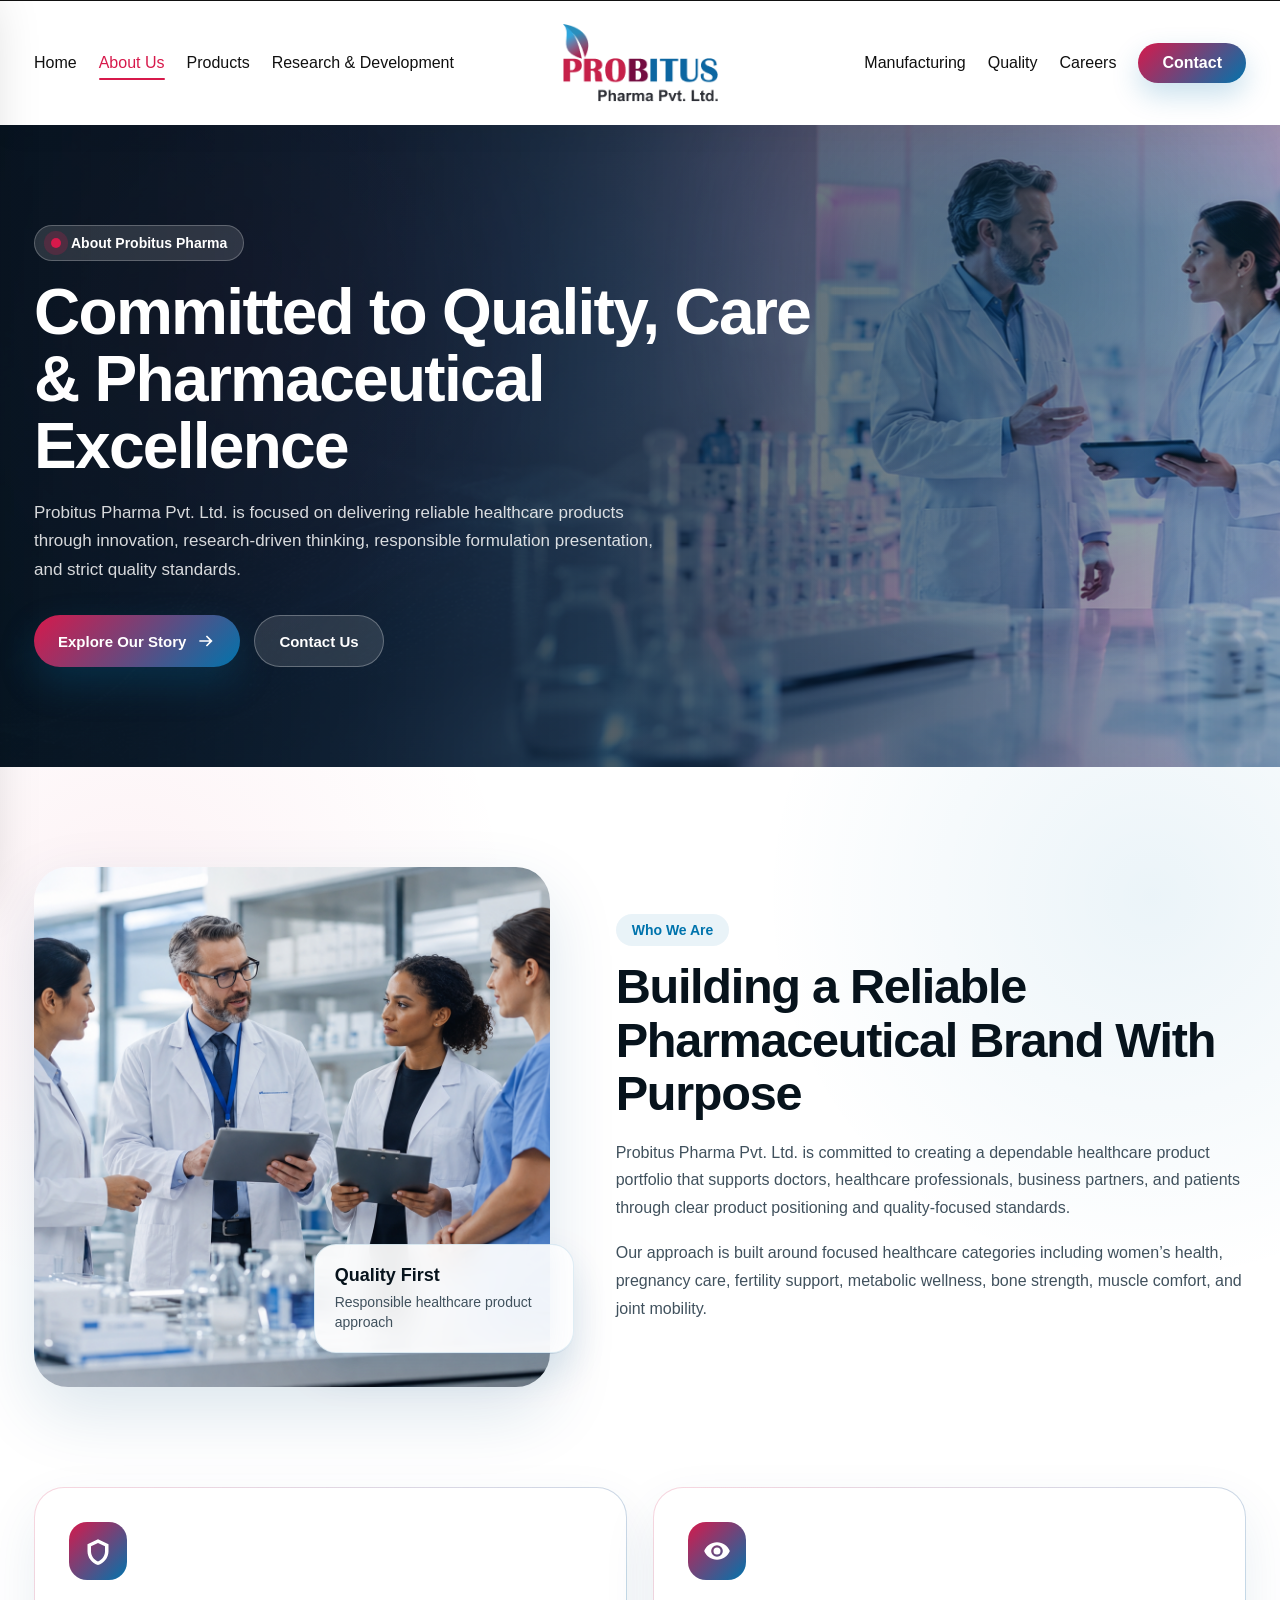
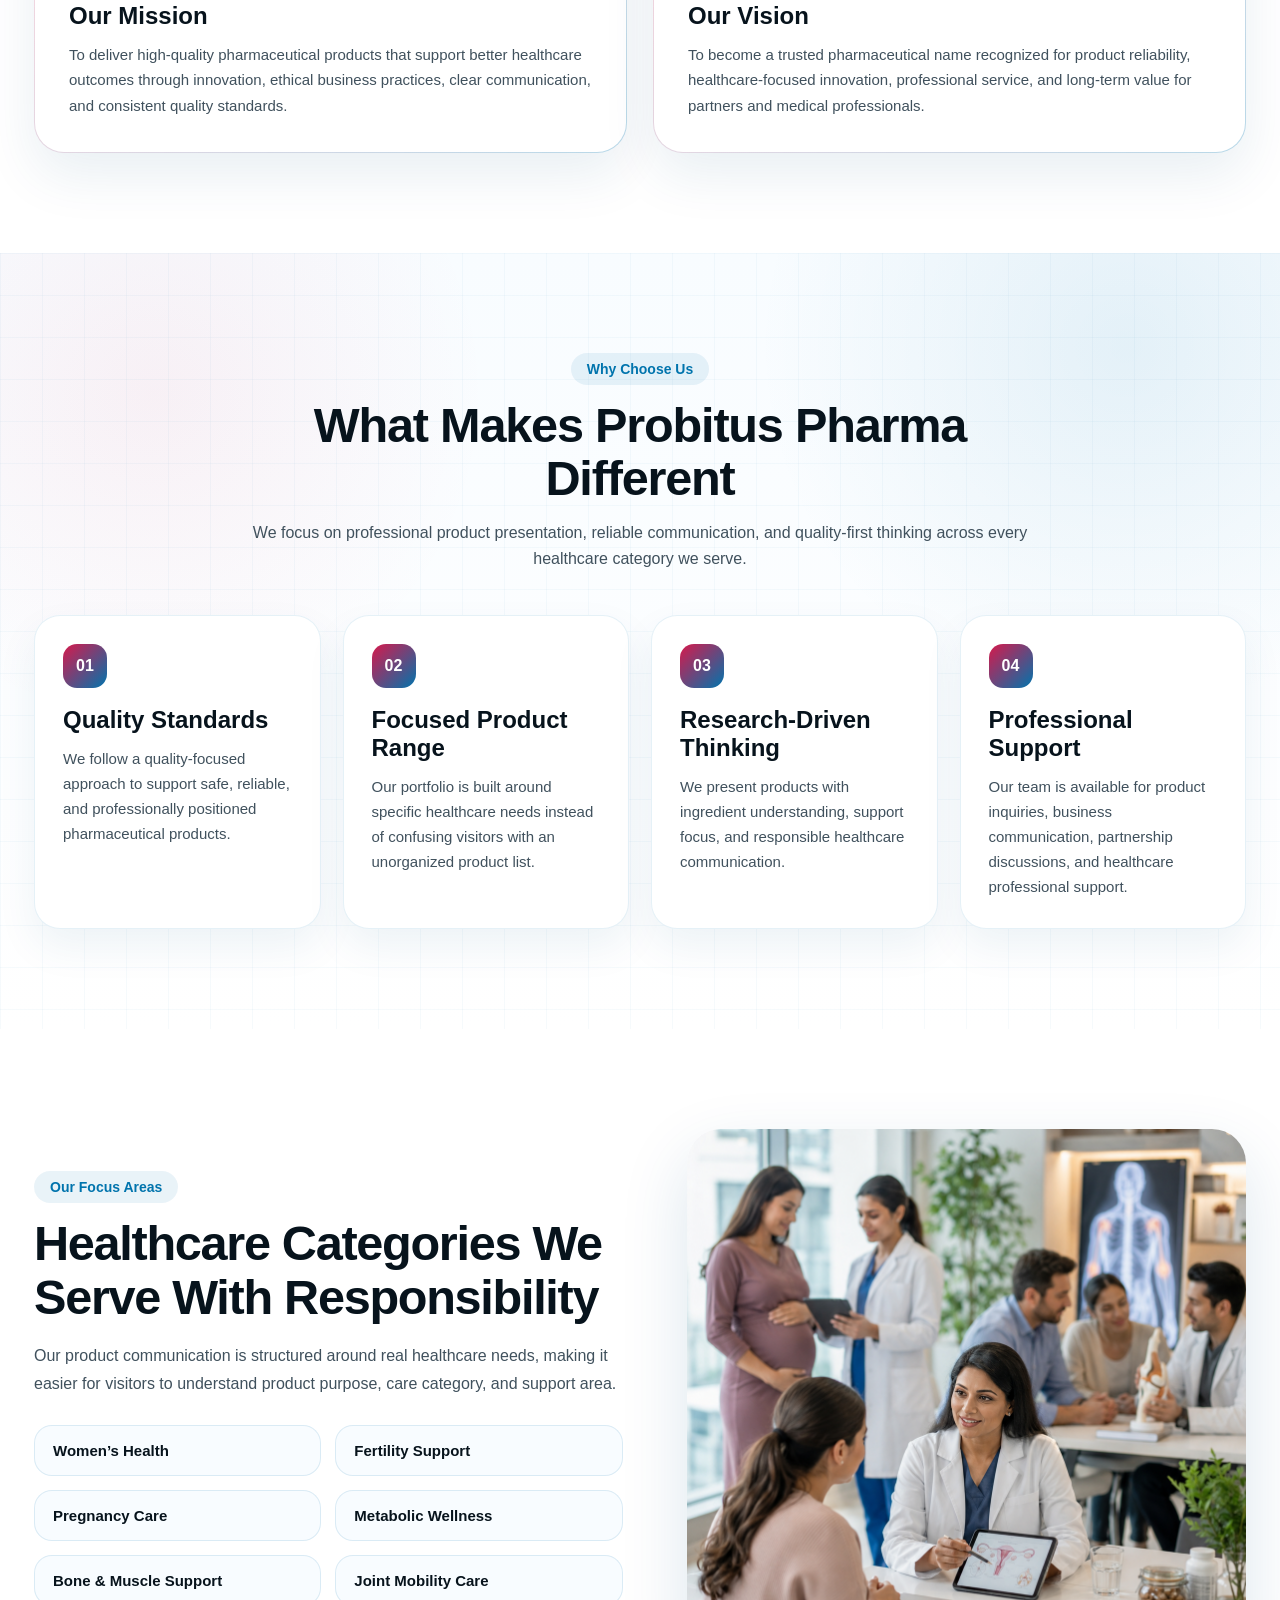
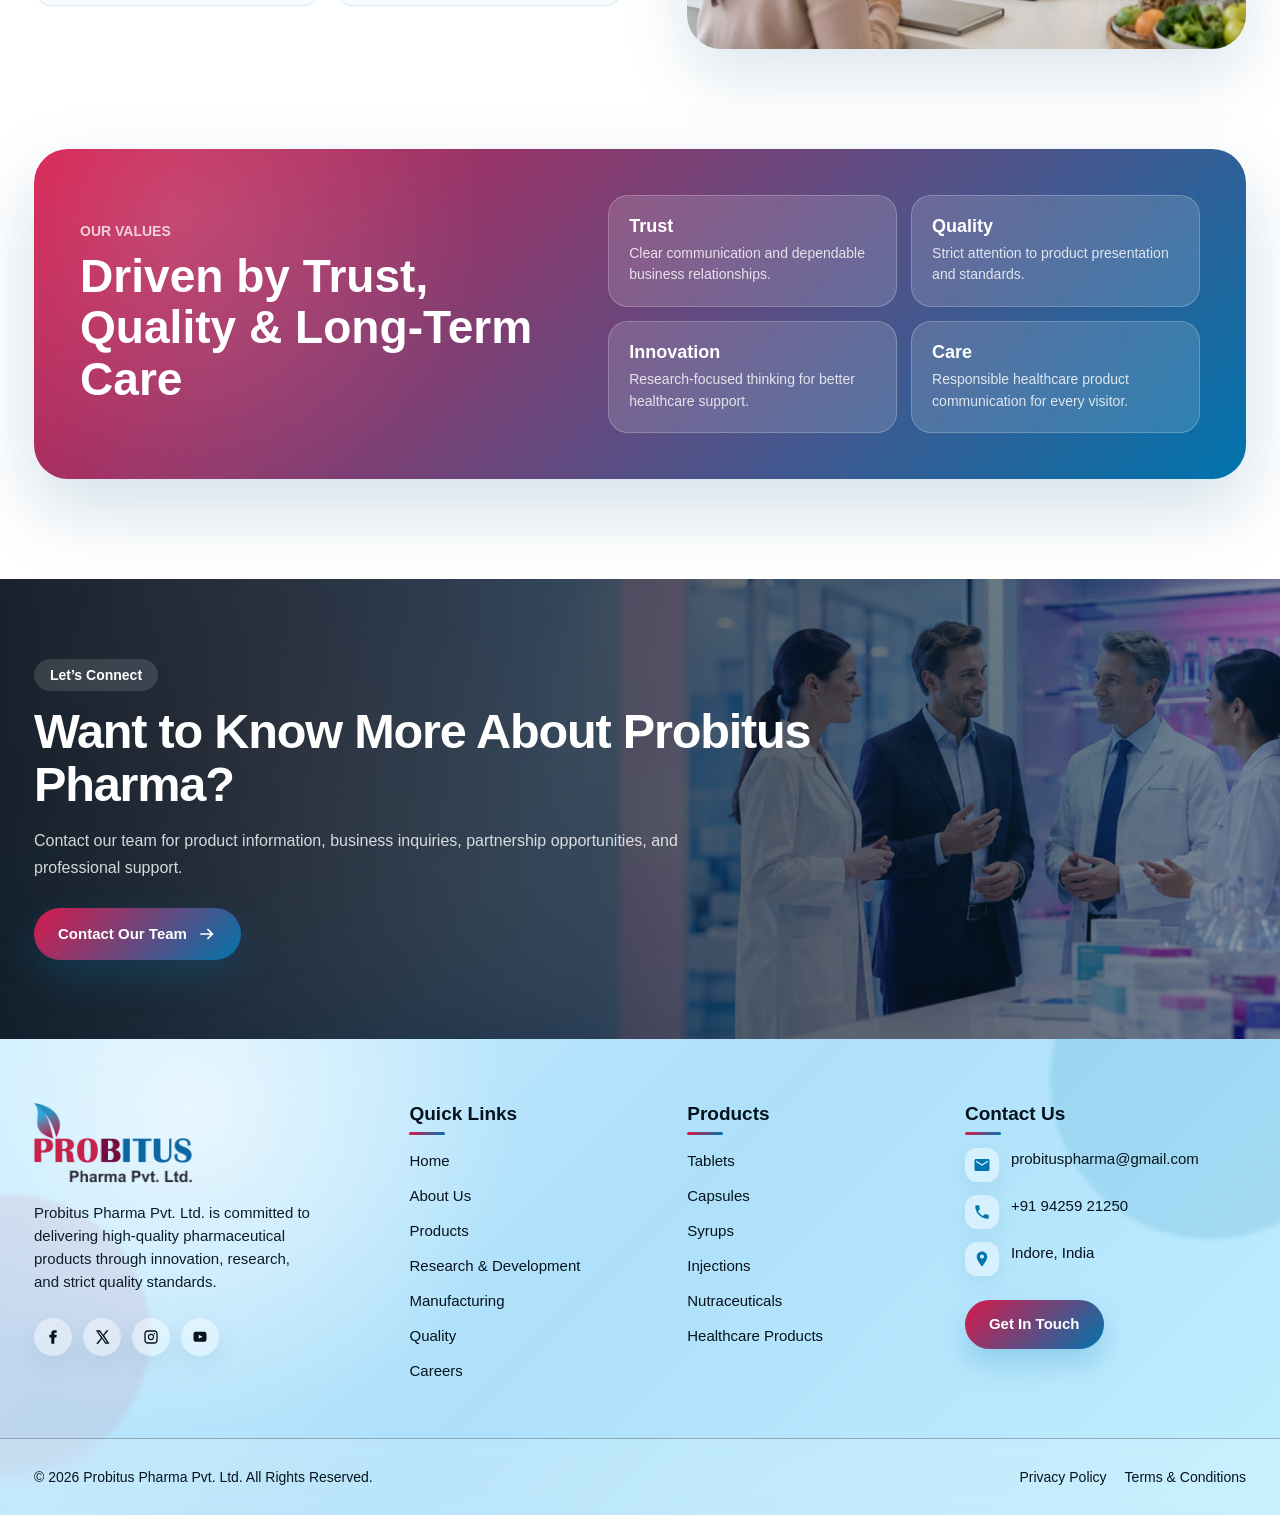
==== about.html @ aa31e4cc "Updated project" ====
<!DOCTYPE html>
<html lang="en">
<head>
  <meta charset="UTF-8" />
  <meta name="viewport" content="width=device-width, initial-scale=1.0" />

  <title>About Us | Probitus Pharma Pvt. Ltd.</title>

  <link rel="stylesheet" href="about.css" />
  <link rel="stylesheet" href="styles.css" />
</head>

<body>

  <!-- Header Start -->
    <header class="pb-header">
      <div class="pb-header-container">
        <!-- Mobile Menu Icon Start -->
        <button class="pb-mobile-menu-btn" aria-label="Open Menu">
          <span></span>
          <span></span>
          <span></span>
        </button>
        <!-- Mobile Menu Icon End -->

        <!-- Left Nav Start -->
        <nav class="pb-desktop-nav pb-left-nav">
          <ul>
            <li><a href="index.html" >Home</a></li>
            <li><a href="about.html" class="active">About Us</a></li>
            <li><a href="product.html" >Products</a></li>
            <li><a href="research.html">Research &amp; Development</a></li>
          </ul>
        </nav>
        <!-- Left Nav End -->

        <!-- Logo Start -->
        <a href="index.html" class="pb-logo">
          <img src="assets/Group 2.png" alt="Probitus Pharma Pvt. Ltd." />
        </a>
        <!-- Logo End -->

        <!-- Right Nav Start -->
        <nav class="pb-desktop-nav pb-right-nav">
          <ul>
            <li><a href="manufacturing.html">Manufacturing</a></li>
            <li><a href="quality.html">Quality</a></li>
            <li><a href="careers.html">Careers</a></li>
            <li><a href="contact.html" class="pb-contact-btn">Contact</a></li>
          </ul>
        </nav>
        <!-- Right Nav End -->

        <!-- Mobile Call Icon Start -->
        <a href="tel:+9194259 21250" class="pb-mobile-call" aria-label="Call Us">
          <svg viewBox="0 0 24 24" aria-hidden="true">
            <path
              d="M6.62 10.79c1.44 2.83 3.76 5.14 6.59 6.59l2.2-2.2c.27-.27.67-.36 1.02-.24 1.12.37 2.33.57 3.57.57.55 0 1 .45 1 1V20c0 .55-.45 1-1 1C10.61 21 3 13.39 3 4c0-.55.45-1 1-1h3.5c.55 0 1 .45 1 1 0 1.24.2 2.45.57 3.57.11.35.03.74-.25 1.02l-2.2 2.2z"
            />
          </svg>
        </a>
        <!-- Mobile Call Icon End -->
      </div>

      <!-- Mobile Overlay Start -->
      <div class="pb-menu-overlay"></div>
      <!-- Mobile Overlay End -->

      <!-- Mobile Sidebar Start -->
      <aside class="pb-mobile-sidebar">
        <div class="pb-sidebar-head">
          <a href="#" class="pb-sidebar-logo">
            <img src="assets/Group 2.png" alt="Probitus Pharma Pvt. Ltd." />
          </a>

          <button class="pb-sidebar-close" aria-label="Close Menu">
            &times;
          </button>
        </div>

        <nav class="pb-mobile-nav">
          <ul>
            <li><a href="index.html" >Home</a></li>
            <li><a href="about.html" class="active">About Us</a></li>
            <li><a href="product.html" >Products</a></li>
            <li><a href="research.html">Research &amp; Development</a></li>
            <li><a href="manufacturing.html">Manufacturing</a></li>
            <li><a href="quality.html">Quality</a></li>
            <li><a href="careers.html">Careers</a></li>
            <li><a href="contact.html" class="pb-mobile-contact-btn">Contact</a></li>
          </ul>
        </nav>
      </aside>
      <!-- Mobile Sidebar End -->
    </header>
    <!-- Header End -->

  <main class="abt-page">

    <!-- About Banner Start -->
    <section class="abt-hero abt-parallax-section">
      <div class="abt-hero-bg abt-parallax-bg" data-speed="10"></div>
      <div class="abt-hero-overlay"></div>

      <div class="abt-container">
        <div class="abt-hero-content abt-reveal">
          <span class="abt-kicker">
            <i></i>
            About Probitus Pharma
          </span>

          <h1>Committed to Quality, Care & Pharmaceutical Excellence</h1>

          <p>
            Probitus Pharma Pvt. Ltd. is focused on delivering reliable healthcare
            products through innovation, research-driven thinking, responsible
            formulation presentation, and strict quality standards.
          </p>

          <div class="abt-hero-actions">
            <a href="#abtStory" class="abt-primary-btn">
              Explore Our Story
              <svg viewBox="0 0 24 24">
                <path d="M13.2 5.3 19.9 12l-6.7 6.7-1.4-1.4 4.3-4.3H4v-2h12.1l-4.3-4.3 1.4-1.4z"/>
              </svg>
            </a>

            <a href="contact.html" class="abt-secondary-btn">Contact Us</a>
          </div>
        </div>
      </div>
    </section>
    <!-- About Banner End -->


    <!-- Intro Start -->
    <section class="abt-intro" id="abtStory">
      <div class="abt-container">
        <div class="abt-intro-grid">

          <div class="abt-intro-image abt-reveal">
            <img src="assets/ChatGPT Image May 27, 2026, 02_00_30 AM.png" alt="Modern pharmaceutical research lab" />
            <div class="abt-floating-card">
              <strong>Quality First</strong>
              <span>Responsible healthcare product approach</span>
            </div>
          </div>

          <div class="abt-intro-content abt-reveal">
            <span class="abt-section-label">Who We Are</span>

            <h2>Building a Reliable Pharmaceutical Brand With Purpose</h2>

            <p>
              Probitus Pharma Pvt. Ltd. is committed to creating a dependable
              healthcare product portfolio that supports doctors, healthcare
              professionals, business partners, and patients through clear product
              positioning and quality-focused standards.
            </p>

            <p>
              Our approach is built around focused healthcare categories including
              women’s health, pregnancy care, fertility support, metabolic wellness,
              bone strength, muscle comfort, and joint mobility.
            </p>

            <!-- <div class="abt-mini-points">
              <div>
                <strong>01</strong>
                <span>Research-driven product thinking</span>
              </div>

              <div>
                <strong>02</strong>
                <span>Quality-focused pharmaceutical standards</span>
              </div>

              <div>
                <strong>03</strong>
                <span>Clear and responsible healthcare communication</span>
              </div>
            </div> -->
          </div>

        </div>
      </div>
    </section>
    <!-- Intro End -->


    <!-- Mission Vision Start -->
    <section class="abt-mission">
      <div class="abt-container">
        <div class="abt-mission-grid">

          <div class="abt-mission-card abt-reveal">
            <div class="abt-icon">
              <svg viewBox="0 0 24 24">
                <path d="M12 2 3 6.2v6.1c0 5.4 3.8 10.4 9 11.7 5.2-1.3 9-6.3 9-11.7V6.2L12 2zm0 3.1 6 2.8v4.4c0 3.8-2.5 7.5-6 8.7-3.5-1.2-6-4.9-6-8.7V7.9l6-2.8z"/>
              </svg>
            </div>

            <h3>Our Mission</h3>
            <p>
              To deliver high-quality pharmaceutical products that support better
              healthcare outcomes through innovation, ethical business practices,
              clear communication, and consistent quality standards.
            </p>
          </div>

          <div class="abt-mission-card abt-reveal">
            <div class="abt-icon">
              <svg viewBox="0 0 24 24">
                <path d="M12 4.5C7 4.5 2.7 7.6 1 12c1.7 4.4 6 7.5 11 7.5s9.3-3.1 11-7.5c-1.7-4.4-6-7.5-11-7.5zm0 12.5a5 5 0 1 1 0-10 5 5 0 0 1 0 10zm0-8a3 3 0 1 0 0 6 3 3 0 0 0 0-6z"/>
              </svg>
            </div>

            <h3>Our Vision</h3>
            <p>
              To become a trusted pharmaceutical name recognized for product
              reliability, healthcare-focused innovation, professional service,
              and long-term value for partners and medical professionals.
            </p>
          </div>

        </div>
      </div>
    </section>
    <!-- Mission Vision End -->


    <!-- Why Us Start -->
    <section class="abt-why">
      <div class="abt-container">

        <div class="abt-heading abt-reveal">
          <span>Why Choose Us</span>
          <h2>What Makes Probitus Pharma Different</h2>
          <p>
            We focus on professional product presentation, reliable communication,
            and quality-first thinking across every healthcare category we serve.
          </p>
        </div>

        <div class="abt-why-grid">

          <div class="abt-why-card abt-reveal">
            <span>01</span>
            <h3>Quality Standards</h3>
            <p>
              We follow a quality-focused approach to support safe, reliable, and
              professionally positioned pharmaceutical products.
            </p>
          </div>

          <div class="abt-why-card abt-reveal">
            <span>02</span>
            <h3>Focused Product Range</h3>
            <p>
              Our portfolio is built around specific healthcare needs instead of
              confusing visitors with an unorganized product list.
            </p>
          </div>

          <div class="abt-why-card abt-reveal">
            <span>03</span>
            <h3>Research-Driven Thinking</h3>
            <p>
              We present products with ingredient understanding, support focus,
              and responsible healthcare communication.
            </p>
          </div>

          <div class="abt-why-card abt-reveal">
            <span>04</span>
            <h3>Professional Support</h3>
            <p>
              Our team is available for product inquiries, business communication,
              partnership discussions, and healthcare professional support.
            </p>
          </div>

        </div>
      </div>
    </section>
    <!-- Why Us End -->


    <!-- Capability Start -->
    <section class="abt-capability">
      <div class="abt-container">
        <div class="abt-capability-grid">

          <div class="abt-capability-content abt-reveal">
            <span class="abt-section-label">Our Focus Areas</span>

            <h2>Healthcare Categories We Serve With Responsibility</h2>

            <p>
              Our product communication is structured around real healthcare
              needs, making it easier for visitors to understand product purpose,
              care category, and support area.
            </p>

            <div class="abt-focus-list">
              <div>Women’s Health</div>
              <div>Fertility Support</div>
              <div>Pregnancy Care</div>
              <div>Metabolic Wellness</div>
              <div>Bone & Muscle Support</div>
              <div>Joint Mobility Care</div>
            </div>
          </div>

          <div class="abt-capability-image abt-reveal">
            <img src="assets/ChatGPT Image May 27, 2026, 02_10_28 AM.png" alt="Pharmaceutical quality and care" />
          </div>

        </div>
      </div>
    </section>
    <!-- Capability End -->


    <!-- Values Start -->
    <section class="abt-values">
      <div class="abt-container">

        <div class="abt-values-box abt-reveal">
          <div>
            <span>Our Values</span>
            <h2>Driven by Trust, Quality & Long-Term Care</h2>
          </div>

          <div class="abt-values-list">
            <div>
              <strong>Trust</strong>
              <p>Clear communication and dependable business relationships.</p>
            </div>

            <div>
              <strong>Quality</strong>
              <p>Strict attention to product presentation and standards.</p>
            </div>

            <div>
              <strong>Innovation</strong>
              <p>Research-focused thinking for better healthcare support.</p>
            </div>

            <div>
              <strong>Care</strong>
              <p>Responsible healthcare product communication for every visitor.</p>
            </div>
          </div>
        </div>

      </div>
    </section>
    <!-- Values End -->


    <!-- CTA Start -->
    <section class="abt-cta abt-parallax-section">
      <div class="abt-cta-bg abt-parallax-bg" data-speed="10"></div>
      <div class="abt-cta-overlay"></div>

      <div class="abt-container">
        <div class="abt-cta-content abt-reveal">
          <span>Let’s Connect</span>

          <h2>Want to Know More About Probitus Pharma?</h2>

          <p>
            Contact our team for product information, business inquiries,
            partnership opportunities, and professional support.
          </p>

          <a href="contact.html">
            Contact Our Team
            <svg viewBox="0 0 24 24">
              <path d="M13.2 5.3 19.9 12l-6.7 6.7-1.4-1.4 4.3-4.3H4v-2h12.1l-4.3-4.3 1.4-1.4z"/>
            </svg>
          </a>
        </div>
      </div>
    </section>
    <!-- CTA End -->

  </main>

  <!-- Footer Start -->
    <footer class="pb-footer">
      <div class="pb-footer-main">
        <!-- Footer Brand Start -->
        <div class="pb-footer-brand pb-footer-animate">
          <a href="index.html" class="pb-footer-logo">
            <img src="assets/Group 2.png" alt="Probitus Pharma Pvt. Ltd." />
          </a>

          <p>
            Probitus Pharma Pvt. Ltd. is committed to delivering high-quality
            pharmaceutical products through innovation, research, and strict
            quality standards.
          </p>

          <div class="pb-footer-social">
            <a href="https://facebook.com" aria-label="Facebook">
              <svg viewBox="0 0 24 24">
                <path
                  d="M14 8.7V6.8c0-.9.6-1.1 1-1.1h2.5V2h-3.4c-3.8 0-4.7 2.8-4.7 4.6v2.1H6.5v3.9h2.9V22H14v-9.4h3.1l.5-3.9H14z"
                />
              </svg>
            </a>

            <a href="https://twitter.com" aria-label="X">
              <svg viewBox="0 0 24 24">
                <path
                  d="M18.9 2H22l-6.8 7.8L23.2 22h-6.3l-4.9-7.4L6.4 22H3.2l7.3-8.4L2.8 2h6.4l4.4 6.7L18.9 2zm-1.1 17.9h1.7L8.3 4H6.5l11.3 15.9z"
                />
              </svg>
            </a>

            <a href="https://instagram.com" aria-label="Instagram">
              <svg viewBox="0 0 24 24">
                <path
                  d="M7 2h10c2.8 0 5 2.2 5 5v10c0 2.8-2.2 5-5 5H7c-2.8 0-5-2.2-5-5V7c0-2.8 2.2-5 5-5zm10 18c1.7 0 3-1.3 3-3V7c0-1.7-1.3-3-3-3H7C5.3 4 4 5.3 4 7v10c0 1.7 1.3 3 3 3h10zM12 7.3A4.7 4.7 0 1 1 12 16.7 4.7 4.7 0 0 1 12 7.3zm0 7.7a3 3 0 1 0 0-6 3 3 0 0 0 0 6zm5-8.9a1.1 1.1 0 1 1 0 2.2 1.1 1.1 0 0 1 0-2.2z"
                />
              </svg>
            </a>

            <a href="https://youtube.com" aria-label="YouTube">
              <svg viewBox="0 0 24 24">
                <path
                  d="M21.6 7.2s-.2-1.5-.8-2.1c-.8-.8-1.7-.8-2.1-.9C15.8 4 12 4 12 4s-3.8 0-6.7.2c-.4.1-1.3.1-2.1.9-.6.6-.8 2.1-.8 2.1S2.2 9 2.2 10.8v1.7c0 1.8.2 3.6.2 3.6s.2 1.5.8 2.1c.8.8 1.9.8 2.4.9 1.7.2 6.4.2 6.4.2s3.8 0 6.7-.2c.4-.1 1.3-.1 2.1-.9.6-.6.8-2.1.8-2.1s.2-1.8.2-3.6v-1.7c0-1.8-.2-3.6-.2-3.6zM10.1 14.8V8.6l5.8 3.1-5.8 3.1z"
                />
              </svg>
            </a>
          </div>
        </div>
        <!-- Footer Brand End -->

        <!-- Quick Links Start -->
        <div class="pb-footer-col pb-footer-animate">
          <h3>Quick Links</h3>
          <ul>
            <li><a href="index.html">Home</a></li>
            <li><a href="about.html">About Us</a></li>
            <li><a href="product.html">Products</a></li>
            <li><a href="research.html">Research &amp; Development</a></li>
            <li><a href="manufacturing.html">Manufacturing</a></li>
            <li><a href="quality.html">Quality</a></li>
            <li><a href="careers.html">Careers</a></li>
          </ul>
        </div>
        <!-- Quick Links End -->

        <!-- Products Start -->
        <div class="pb-footer-col pb-footer-animate">
          <h3>Products</h3>
          <ul>
            <li><a href="tablets.html ">Tablets</a></li>
            <li><a href="capsules.html">Capsules</a></li>
            <li><a href="syrups.html">Syrups</a></li>
            <li><a href="injections.html">Injections</a></li>
            <li><a href="nutraceuticals.html">Nutraceuticals</a></li>
            <li><a href="healthcare-products.html">Healthcare Products</a></li>
          </ul>
        </div>
        <!-- Products End -->

        <!-- Contact Start -->
        <div class="pb-footer-contact pb-footer-animate">
          <h3>Contact Us</h3>

          <ul>
            <li>
              <span>
                <svg viewBox="0 0 24 24">
                  <path
                    d="M20 4H4c-1.1 0-2 .9-2 2v12c0 1.1.9 2 2 2h16c1.1 0 2-.9 2-2V6c0-1.1-.9-2-2-2zm0 4-8 5-8-5V6l8 5 8-5v2z"
                  />
                </svg>
              </span>
              <a href="mailto:probituspharma@gmail.com"
                >probituspharma@gmail.com</a
              >
            </li>

            <li>
              <span>
                <svg viewBox="0 0 24 24">
                  <path
                    d="M6.6 10.8c1.4 2.8 3.8 5.1 6.6 6.6l2.2-2.2c.3-.3.7-.4 1.1-.2 1.1.4 2.3.6 3.5.6.6 0 1 .4 1 1V20c0 .6-.4 1-1 1C10.6 21 3 13.4 3 4c0-.6.4-1 1-1h3.5c.6 0 1 .4 1 1 0 1.2.2 2.4.6 3.5.1.4 0 .8-.3 1.1l-2.2 2.2z"
                  />
                </svg>
              </span>
              <a href="tel:+919425921250">+91 94259 21250</a>
            </li>

            <li>
              <span>
                <svg viewBox="0 0 24 24">
                  <path
                    d="M12 2C8.1 2 5 5.1 5 9c0 5.3 7 13 7 13s7-7.7 7-13c0-3.9-3.1-7-7-7zm0 9.5A2.5 2.5 0 1 1 12 6a2.5 2.5 0 0 1 0 5.5z"
                  />
                </svg>
              </span>
              <p>Indore, India</p>
            </li>
          </ul>

          <a href="contact.html" class="pb-footer-cta">Get In Touch</a>
        </div>
        <!-- Contact End -->
      </div>

      <!-- Footer Bottom Start -->
      <div class="pb-footer-bottom">
        <div class="pb-footer-bottom-inner">
          <p>© 2026 Probitus Pharma Pvt. Ltd. All Rights Reserved.</p>

          <div>
            <a href="privacy-policy.html">Privacy Policy</a>
            <a href="terms-conditions.html">Terms &amp; Conditions</a>
          </div>
        </div>
      </div>
      <!-- Footer Bottom End -->
    </footer>

  <script src="about.js"></script>
</body>
</html>
---- about.css ----
* {
  box-sizing: border-box;
}

body {
  margin: 0;
  background: #ffffff;
  color: #07131c;
  font-family: Arial, Helvetica, sans-serif;
  overflow-x: hidden;
}

a {
  text-decoration: none;
}

button {
  font-family: inherit;
}

.abt-container {
  max-width: 1360px;
  width: 100%;
  margin: 0 auto;
  padding: 0 34px;
}

.abt-hero {
  position: relative;
  min-height: 560px;
  display: flex;
  align-items: center;
  overflow: hidden;
  background: #07131c;
}

.abt-hero-bg {
  position: absolute;
  inset: -8%;
  background-image: url("assets/ChatGPT\ Image\ May\ 27\,\ 2026\,\ 02_13_10\ AM.png");
  background-size: cover;
  background-position: center;
  transform: scale(1.06);
  will-change: transform;
}

.abt-hero-overlay {
  position: absolute;
  inset: 0;
  background:
    linear-gradient(90deg, rgba(7, 19, 28, 0.92), rgba(7, 19, 28, 0.66), rgba(7, 19, 28, 0.28)),
    radial-gradient(circle at 15% 30%, rgba(215, 25, 75, 0.25), transparent 32%),
    radial-gradient(circle at 82% 25%, rgba(0, 116, 173, 0.35), transparent 34%);
}

.abt-hero-content {
  position: relative;
  z-index: 2;
  max-width: 780px;
  padding: 100px 0;
}

.abt-kicker {
  display: inline-flex;
  align-items: center;
  gap: 10px;
  margin-bottom: 18px;
  padding: 9px 16px;
  border-radius: 999px;
  color: #ffffff;
  background: rgba(255, 255, 255, 0.13);
  border: 1px solid rgba(255, 255, 255, 0.24);
  font-size: 14px;
  font-weight: 900;
  backdrop-filter: blur(12px);
}

.abt-kicker i {
  width: 10px;
  height: 10px;
  background: #d7194b;
  border-radius: 50%;
  box-shadow: 0 0 0 7px rgba(215, 25, 75, 0.22);
}

.abt-hero h1 {
  margin: 0 0 18px;
  color: #ffffff;
  font-size: clamp(38px, 5vw, 66px);
  line-height: 1.05;
  letter-spacing: -1.7px;
  font-weight: 900;
}

.abt-hero p {
  max-width: 650px;
  margin: 0 0 30px;
  color: rgba(255, 255, 255, 0.84);
  font-size: 17px;
  line-height: 1.7;
}

.abt-hero-actions {
  display: flex;
  flex-wrap: wrap;
  gap: 14px;
}

.abt-primary-btn,
.abt-secondary-btn,
.abt-cta-content a {
  min-height: 52px;
  padding: 14px 24px;
  border-radius: 999px;
  display: inline-flex;
  align-items: center;
  justify-content: center;
  gap: 10px;
  font-size: 15px;
  font-weight: 900;
  transition: all 0.35s ease;
}

.abt-primary-btn,
.abt-cta-content a {
  color: #ffffff;
  background: linear-gradient(135deg, #d7194b, #0074ad);
  box-shadow: 0 16px 38px rgba(0, 116, 173, 0.24);
}

.abt-secondary-btn {
  color: #ffffff;
  background: rgba(255, 255, 255, 0.12);
  border: 1px solid rgba(255, 255, 255, 0.28);
  backdrop-filter: blur(12px);
}

.abt-primary-btn svg,
.abt-cta-content a svg {
  width: 20px;
  height: 20px;
  fill: currentColor;
  transition: transform 0.35s ease;
}

.abt-primary-btn:hover,
.abt-secondary-btn:hover,
.abt-cta-content a:hover {
  transform: translateY(-4px);
}

.abt-primary-btn:hover svg,
.abt-cta-content a:hover svg {
  transform: translateX(5px);
}

.abt-intro {
  padding: 100px 0;
  background:
    radial-gradient(circle at 10% 20%, rgba(215, 25, 75, 0.055), transparent 30%),
    radial-gradient(circle at 90% 18%, rgba(0, 116, 173, 0.08), transparent 30%),
    #ffffff;
}

.abt-intro-grid {
  display: grid;
  grid-template-columns: 0.9fr 1.1fr;
  gap: 66px;
  align-items: center;
}

.abt-intro-image {
  position: relative;
}

.abt-intro-image img,
.abt-capability-image img {
  width: 100%;
  height: 520px;
  object-fit: cover;
  display: block;
  border-radius: 34px;
  box-shadow: 0 26px 68px rgba(0, 80, 125, 0.14);
}

.abt-floating-card {
  position: absolute;
  right: -24px;
  bottom: 34px;
  max-width: 260px;
  padding: 20px;
  border-radius: 22px;
  background: rgba(255, 255, 255, 0.92);
  border: 1px solid rgba(0, 116, 173, 0.12);
  box-shadow: 0 18px 42px rgba(0, 80, 125, 0.14);
  backdrop-filter: blur(14px);
}

.abt-floating-card strong {
  display: block;
  margin-bottom: 6px;
  color: #07131c;
  font-size: 18px;
  font-weight: 900;
}

.abt-floating-card span {
  color: #40515d;
  font-size: 14px;
  line-height: 1.45;
}

.abt-section-label {
  display: inline-flex;
  margin-bottom: 14px;
  padding: 8px 16px;
  border-radius: 999px;
  background: rgba(0, 116, 173, 0.085);
  color: #0074ad;
  font-size: 14px;
  font-weight: 900;
}

.abt-intro h2,
.abt-capability h2 {
  margin: 0 0 18px;
  color: #07131c;
  font-size: clamp(32px, 3.8vw, 54px);
  line-height: 1.1;
  letter-spacing: -1.3px;
  font-weight: 900;
}

.abt-intro p,
.abt-capability-content > p {
  margin: 0 0 18px;
  color: #40515d;
  font-size: 16px;
  line-height: 1.72;
}

.abt-mini-points {
  margin-top: 26px;
  display: grid;
  gap: 14px;
}

.abt-mini-points div {
  padding: 18px 20px;
  border-radius: 20px;
  background: #ffffff;
  border: 1px solid rgba(0, 116, 173, 0.11);
  box-shadow: 0 14px 32px rgba(0, 80, 125, 0.06);
  display: flex;
  align-items: center;
  gap: 14px;
  transition: all 0.35s ease;
}

.abt-mini-points div:hover {
  transform: translateX(8px);
}

.abt-mini-points strong {
  width: 42px;
  height: 42px;
  border-radius: 14px;
  background: linear-gradient(135deg, #d7194b, #0074ad);
  color: #ffffff;
  display: inline-flex;
  align-items: center;
  justify-content: center;
  font-weight: 900;
  flex: 0 0 42px;
}

.abt-mini-points span {
  color: #40515d;
  font-size: 15px;
  font-weight: 800;
}

.abt-mission {
  padding: 0 0 100px;
  background: #ffffff;
}

.abt-mission-grid {
  display: grid;
  grid-template-columns: repeat(2, 1fr);
  gap: 26px;
}

.abt-mission-card {
  position: relative;
  overflow: hidden;
  padding: 34px;
  border-radius: 30px;
  background:
    linear-gradient(#ffffff, #ffffff) padding-box,
    linear-gradient(135deg, rgba(215, 25, 75, 0.18), rgba(0, 116, 173, 0.28)) border-box;
  border: 1px solid transparent;
  box-shadow: 0 22px 54px rgba(0, 80, 125, 0.09);
  transition: all 0.35s ease;
}

.abt-mission-card::before {
  content: "";
  position: absolute;
  inset: 0;
  background: radial-gradient(circle at 80% 20%, rgba(0, 116, 173, 0.11), transparent 34%);
  opacity: 0;
  transition: opacity 0.35s ease;
}

.abt-mission-card:hover {
  transform: translateY(-8px);
}

.abt-mission-card:hover::before {
  opacity: 1;
}

.abt-icon {
  position: relative;
  z-index: 2;
  width: 58px;
  height: 58px;
  border-radius: 18px;
  background: linear-gradient(135deg, #d7194b, #0074ad);
  display: flex;
  align-items: center;
  justify-content: center;
  margin-bottom: 22px;
}

.abt-icon svg {
  width: 28px;
  height: 28px;
  fill: #ffffff;
}

.abt-mission-card h3,
.abt-why-card h3 {
  position: relative;
  z-index: 2;
  margin: 0 0 12px;
  color: #07131c;
  font-size: 24px;
  font-weight: 900;
}

.abt-mission-card p,
.abt-why-card p {
  position: relative;
  z-index: 2;
  margin: 0;
  color: #40515d;
  font-size: 15px;
  line-height: 1.68;
}

.abt-why {
  position: relative;
  overflow: hidden;
  padding: 100px 0;
  background:
    radial-gradient(circle at 12% 18%, rgba(215, 25, 75, 0.055), transparent 26%),
    radial-gradient(circle at 88% 12%, rgba(0, 116, 173, 0.085), transparent 28%),
    linear-gradient(180deg, #f8fcff 0%, #ffffff 100%);
}

.abt-why::before {
  content: "";
  position: absolute;
  inset: 0;
  background-image:
    linear-gradient(rgba(0, 116, 173, 0.035) 1px, transparent 1px),
    linear-gradient(90deg, rgba(0, 116, 173, 0.035) 1px, transparent 1px);
  background-size: 42px 42px;
}

.abt-heading {
  position: relative;
  z-index: 2;
  max-width: 820px;
  margin: 0 auto 42px;
  text-align: center;
}

.abt-heading span {
  display: inline-flex;
  margin-bottom: 14px;
  padding: 8px 16px;
  border-radius: 999px;
  background: rgba(0, 116, 173, 0.085);
  color: #0074ad;
  font-size: 14px;
  font-weight: 900;
}

.abt-heading h2 {
  margin: 0 0 14px;
  color: #07131c;
  font-size: clamp(32px, 3.8vw, 52px);
  line-height: 1.1;
  font-weight: 900;
  letter-spacing: -1.2px;
}

.abt-heading p {
  margin: 0;
  color: #40515d;
  font-size: 16px;
  line-height: 1.65;
}

.abt-why-grid {
  position: relative;
  z-index: 2;
  display: grid;
  grid-template-columns: repeat(4, 1fr);
  gap: 22px;
}

.abt-why-card {
  padding: 28px;
  border-radius: 26px;
  background: #ffffff;
  border: 1px solid rgba(0, 116, 173, 0.1);
  box-shadow: 0 18px 40px rgba(0, 80, 125, 0.07);
  transition: all 0.35s ease;
}

.abt-why-card:hover {
  transform: translateY(-8px);
  box-shadow: 0 28px 60px rgba(0, 80, 125, 0.12);
}

.abt-why-card > span {
  display: inline-flex;
  margin-bottom: 18px;
  width: 44px;
  height: 44px;
  border-radius: 14px;
  background: linear-gradient(135deg, #d7194b, #0074ad);
  color: #ffffff;
  align-items: center;
  justify-content: center;
  font-weight: 900;
}

.abt-capability {
  padding: 100px 0;
  background: #ffffff;
}

.abt-capability-grid {
  display: grid;
  grid-template-columns: 1fr 0.95fr;
  gap: 64px;
  align-items: center;
}

.abt-focus-list {
  display: grid;
  grid-template-columns: repeat(2, 1fr);
  gap: 14px;
  margin-top: 28px;
}

.abt-focus-list div {
  padding: 16px 18px;
  border-radius: 18px;
  background: #f8fcff;
  border: 1px solid rgba(0, 116, 173, 0.12);
  color: #07131c;
  font-size: 15px;
  font-weight: 900;
  transition: all 0.35s ease;
}

.abt-focus-list div:hover {
  color: #ffffff;
  background: linear-gradient(135deg, #d7194b, #0074ad);
  transform: translateY(-5px);
}

.abt-values {
  padding: 0 0 100px;
  background: #ffffff;
}

.abt-values-box {
  overflow: hidden;
  padding: 46px;
  border-radius: 34px;
  background:
    radial-gradient(circle at 12% 20%, rgba(255, 255, 255, 0.16), transparent 28%),
    linear-gradient(135deg, #d7194b, #0074ad);
  display: grid;
  grid-template-columns: 0.9fr 1.1fr;
  gap: 44px;
  align-items: center;
  box-shadow: 0 30px 76px rgba(0, 80, 125, 0.18);
}

.abt-values-box span {
  display: block;
  margin-bottom: 12px;
  color: rgba(255, 255, 255, 0.75);
  font-size: 14px;
  font-weight: 900;
  text-transform: uppercase;
}

.abt-values-box h2 {
  margin: 0;
  color: #ffffff;
  font-size: clamp(30px, 3.6vw, 50px);
  line-height: 1.12;
  font-weight: 900;
}

.abt-values-list {
  display: grid;
  grid-template-columns: repeat(2, 1fr);
  gap: 14px;
}

.abt-values-list div {
  padding: 20px;
  border-radius: 20px;
  background: rgba(255, 255, 255, 0.14);
  border: 1px solid rgba(255, 255, 255, 0.22);
  backdrop-filter: blur(10px);
}

.abt-values-list strong {
  display: block;
  margin-bottom: 6px;
  color: #ffffff;
  font-size: 18px;
  font-weight: 900;
}

.abt-values-list p {
  margin: 0;
  color: rgba(255, 255, 255, 0.82);
  font-size: 14px;
  line-height: 1.55;
}

.abt-cta {
  position: relative;
  overflow: hidden;
  min-height: 460px;
  display: flex;
  align-items: center;
  background: #07131c;
}

.abt-cta-bg {
  position: absolute;
  inset: -8%;
  background-image: url("assets/ChatGPT\ Image\ May\ 27\,\ 2026\,\ 02_17_17\ AM.png");
  background-size: cover;
  background-position: center;
  transform: scale(1.06);
  will-change: transform;
}

.abt-cta-overlay {
  position: absolute;
  inset: 0;
  background:
    linear-gradient(90deg, rgba(7, 19, 28, 0.92), rgba(7, 19, 28, 0.68), rgba(7, 19, 28, 0.38)),
    radial-gradient(circle at 15% 30%, rgba(215, 25, 75, 0.25), transparent 32%),
    radial-gradient(circle at 85% 30%, rgba(0, 116, 173, 0.3), transparent 35%);
}

.abt-cta-content {
  position: relative;
  z-index: 2;
  max-width: 780px;
  padding: 60px 0;
}

.abt-cta-content span {
  display: inline-flex;
  margin-bottom: 14px;
  padding: 8px 16px;
  border-radius: 999px;
  background: rgba(255, 255, 255, 0.13);
  color: #ffffff;
  font-size: 14px;
  font-weight: 900;
  backdrop-filter: blur(12px);
}

.abt-cta-content h2 {
  margin: 0 0 16px;
  color: #ffffff;
  font-size: clamp(32px, 3.8vw, 50px);
  line-height: 1.1;
  font-weight: 900;
  letter-spacing: -1.2px;
}

.abt-cta-content p {
  margin: 0 0 26px;
  max-width: 660px;
  color: rgba(255, 255, 255, 0.82);
  font-size: 16px;
  line-height: 1.68;
}

.abt-reveal {
  opacity: 0;
  transform: translateY(32px);
  filter: blur(6px);
  transition:
    opacity 0.82s ease,
    transform 0.82s cubic-bezier(0.22, 1, 0.36, 1),
    filter 0.82s ease;
}

.abt-reveal.abt-show {
  opacity: 1;
  transform: translateY(0);
  filter: blur(0);
}

@media (max-width: 1100px) {
  .abt-why-grid {
    grid-template-columns: repeat(2, 1fr);
  }
}

@media (max-width: 991px) {
  .abt-container {
    padding: 0 24px;
  }

  .abt-hero {
    min-height: 520px;
  }

  .abt-intro-grid,
  .abt-mission-grid,
  .abt-capability-grid,
  .abt-values-box {
    grid-template-columns: 1fr;
  }

  .abt-intro,
  .abt-why,
  .abt-capability {
    padding: 74px 0;
  }

  .abt-mission,
  .abt-values {
    padding-bottom: 74px;
  }

  .abt-intro-image img,
  .abt-capability-image img {
    height: 420px;
  }

  .abt-floating-card {
    right: 22px;
  }
}

@media (max-width: 575px) {
  .abt-container {
    padding: 0 16px;
  }

  .abt-hero {
    min-height: 500px;
  }

  .abt-hero-content {
    padding: 76px 0;
  }

  .abt-hero h1 {
    font-size: 34px;
    letter-spacing: -0.8px;
  }

  .abt-hero p,
  .abt-intro p,
  .abt-capability-content > p,
  .abt-cta-content p {
    font-size: 15px;
  }

  .abt-hero-actions {
    flex-direction: column;
  }

  .abt-primary-btn,
  .abt-secondary-btn,
  .abt-cta-content a {
    width: 100%;
  }

  .abt-intro,
  .abt-why,
  .abt-capability {
    padding: 58px 0;
  }

  .abt-mission,
  .abt-values {
    padding-bottom: 58px;
  }

  .abt-intro-image img,
  .abt-capability-image img {
    height: 280px;
    border-radius: 24px;
  }

  .abt-floating-card {
    position: relative;
    right: auto;
    bottom: auto;
    margin-top: 16px;
    max-width: 100%;
  }

  .abt-mini-points div {
    align-items: flex-start;
  }

  .abt-why-grid,
  .abt-focus-list,
  .abt-values-list {
    grid-template-columns: 1fr;
  }

  .abt-mission-card,
  .abt-why-card,
  .abt-values-box {
    padding: 24px 20px;
    border-radius: 24px;
  }

  .abt-cta {
    min-height: 430px;
  }
}
---- styles.css ----
/* =========================
   Global CSS
========================= */

* {
  margin: 0;
  padding: 0;
  box-sizing: border-box;
}

html {
  scroll-behavior: smooth;
}

body {
  font-family: Arial, Helvetica, sans-serif;
  background: #ffffff;
  color: #101010;
}

a {
  text-decoration: none;
}

ul {
  list-style: none;
}


/* =========================
   Header CSS
========================= */

.pb-header {
  position: sticky;
  top: 0;
  width: 100%;
  background: #ffffff;
  z-index: 9999;
  border-top: 1px solid #111111;
  box-shadow: 0 8px 28px rgba(0, 0, 0, 0.04);
}

.pb-header-container {
  max-width: 1360px;
  min-height: 124px;
  margin: 0 auto;
  padding: 0 34px;
  display: grid;
  grid-template-columns: 1fr auto 1fr;
  align-items: center;
  gap: 54px;
  position: relative;
}

.pb-desktop-nav ul {
  display: flex;
  align-items: center;
  gap: 22px;
}

.pb-left-nav ul {
  justify-content: flex-start;
}

.pb-right-nav ul {
  justify-content: flex-end;
}

.pb-desktop-nav a {
  position: relative;
  display: inline-flex;
  align-items: center;
  color: #101010;
  font-size: 16px;
  font-weight: 500;
  line-height: 1;
  white-space: nowrap;
  transition: all 0.35s ease;
}

.pb-desktop-nav a::after {
  content: "";
  position: absolute;
  left: 0;
  bottom: -9px;
  width: 0;
  height: 2px;
  background: #d7194b;
  border-radius: 20px;
  transition: width 0.35s ease;
}

.pb-desktop-nav a:hover,
.pb-desktop-nav a.active {
  color: #d7194b;
}

.pb-desktop-nav a:hover::after,
.pb-desktop-nav a.active::after {
  width: 100%;
}

.pb-logo {
  display: inline-flex;
  align-items: center;
  justify-content: center;
}

.pb-logo img {
  width: 155px;
  height: auto;
  display: block;
  object-fit: contain;
}

.pb-contact-btn {
  padding: 12px 24px;
  border-radius: 50px;
  background: linear-gradient(135deg, #d7194b, #0074ad);
  color: #ffffff !important;
  font-weight: 700 !important;
  box-shadow: 0 12px 28px rgba(0, 116, 173, 0.22);
}

.pb-contact-btn::after {
  display: none;
}

.pb-contact-btn:hover {
  transform: translateY(-2px);
  box-shadow: 0 16px 36px rgba(215, 25, 75, 0.24);
}

.pb-mobile-menu-btn,
.pb-mobile-call {
  display: none;
}


/* =========================
   Mobile Sidebar CSS
========================= */

.pb-menu-overlay {
  position: fixed;
  inset: 0;
  background: rgba(8, 18, 28, 0.55);
  backdrop-filter: blur(5px);
  z-index: 9997;
  opacity: 0;
  visibility: hidden;
  transition: all 0.35s ease;
}

.pb-menu-overlay.active {
  opacity: 1;
  visibility: visible;
}

.pb-mobile-sidebar {
  position: fixed;
  top: 0;
  left: -360px;
  width: 330px;
  max-width: 88%;
  height: 100vh;
  background: #ffffff;
  z-index: 9998;
  padding: 24px 20px;
  box-shadow: 18px 0 50px rgba(0, 0, 0, 0.16);
  transition: left 0.45s cubic-bezier(0.77, 0, 0.175, 1);
  overflow-y: auto;
}

.pb-mobile-sidebar.active {
  left: 0;
}

.pb-sidebar-head {
  display: flex;
  align-items: center;
  justify-content: space-between;
  padding-bottom: 20px;
  margin-bottom: 26px;
  border-bottom: 1px solid rgba(0, 116, 173, 0.16);
}

.pb-sidebar-logo img {
  width: 132px;
  height: auto;
  display: block;
}

.pb-sidebar-close {
  width: 38px;
  height: 38px;
  border: none;
  border-radius: 50%;
  background: #eef7fc;
  color: #d7194b;
  font-size: 28px;
  line-height: 1;
  cursor: pointer;
  transition: all 0.3s ease;
}

.pb-sidebar-close:hover {
  background: #d7194b;
  color: #ffffff;
  transform: rotate(90deg);
}

.pb-mobile-nav ul {
  display: flex;
  flex-direction: column;
  gap: 8px;
}

.pb-mobile-nav a {
  display: flex;
  align-items: center;
  min-height: 48px;
  padding: 13px 16px;
  border-radius: 14px;
  color: #101010;
  font-size: 15px;
  font-weight: 500;
  transition: all 0.3s ease;
}

.pb-mobile-nav a:hover,
.pb-mobile-nav a.active {
  background: #eef7fc;
  color: #d7194b;
  transform: translateX(5px);
}

.pb-mobile-contact-btn {
  justify-content: center;
  margin-top: 8px;
  background: linear-gradient(135deg, #d7194b, #0074ad) !important;
  color: #ffffff !important;
  font-weight: 700 !important;
  box-shadow: 0 12px 26px rgba(0, 116, 173, 0.22);
}


/* =========================
   Header Responsive CSS
========================= */

@media (max-width: 1250px) {
  .pb-header-container {
    gap: 32px;
    padding: 0 26px;
  }

  .pb-desktop-nav ul {
    gap: 17px;
  }

  .pb-desktop-nav a {
    font-size: 14px;
  }

  .pb-logo img {
    width: 145px;
  }

  .pb-contact-btn {
    padding: 11px 20px;
  }
}

@media (max-width: 991px) {
  .pb-header-container {
    max-width: 1360px;
    min-height: 86px;
    display: flex;
    align-items: center;
    justify-content: center;
    padding: 0 22px;
  }

  .pb-desktop-nav {
    display: none;
  }

  .pb-logo {
    position: absolute;
    left: 50%;
    transform: translateX(-50%);
  }

  .pb-logo img {
    width: 142px;
  }

  .pb-mobile-menu-btn {
    position: absolute;
    left: 22px;
    top: 50%;
    transform: translateY(-50%);
    width: 42px;
    height: 42px;
    border: none;
    background: transparent;
    display: flex;
    flex-direction: column;
    justify-content: center;
    gap: 6px;
    cursor: pointer;
  }

  .pb-mobile-menu-btn span {
    display: block;
    height: 3px;
    background: #0074ad;
    border-radius: 30px;
    transition: all 0.3s ease;
  }

  .pb-mobile-menu-btn span:nth-child(1) {
    width: 32px;
  }

  .pb-mobile-menu-btn span:nth-child(2) {
    width: 24px;
  }

  .pb-mobile-menu-btn span:nth-child(3) {
    width: 16px;
  }

  .pb-mobile-menu-btn:hover span {
    background: #d7194b;
  }

  .pb-mobile-menu-btn.active span:nth-child(1) {
    width: 28px;
    transform: translateY(9px) rotate(45deg);
  }

  .pb-mobile-menu-btn.active span:nth-child(2) {
    opacity: 0;
  }

  .pb-mobile-menu-btn.active span:nth-child(3) {
    width: 28px;
    transform: translateY(-9px) rotate(-45deg);
  }

  .pb-mobile-call {
    position: absolute;
    right: 22px;
    top: 50%;
    transform: translateY(-50%);
    width: 46px;
    height: 46px;
    border-radius: 50%;
    display: inline-flex;
    align-items: center;
    justify-content: center;
    background: linear-gradient(135deg, #d7194b, #0074ad);
    box-shadow: 0 12px 26px rgba(0, 116, 173, 0.22);
    transition: all 0.35s ease;
  }

  .pb-mobile-call svg {
    width: 23px;
    height: 23px;
    fill: #ffffff;
  }

  .pb-mobile-call:hover {
    transform: translateY(-50%) scale(1.06);
    box-shadow: 0 15px 34px rgba(215, 25, 75, 0.26);
  }
}

@media (max-width: 575px) {
  .pb-header-container {
    min-height: 76px;
    padding: 0 16px;
  }

  .pb-logo img {
    width: 125px;
  }

  .pb-mobile-menu-btn {
    left: 16px;
    width: 38px;
    height: 38px;
  }

  .pb-mobile-menu-btn span:nth-child(1) {
    width: 29px;
  }

  .pb-mobile-menu-btn span:nth-child(2) {
    width: 22px;
  }

  .pb-mobile-menu-btn span:nth-child(3) {
    width: 15px;
  }

  .pb-mobile-call {
    right: 16px;
    width: 42px;
    height: 42px;
  }

  .pb-mobile-call svg {
    width: 21px;
    height: 21px;
  }

  .pb-mobile-sidebar {
    width: 292px;
    padding: 22px 16px;
  }

  .pb-sidebar-logo img {
    width: 118px;
  }

  .pb-mobile-nav a {
    min-height: 46px;
    font-size: 14px;
    padding: 12px 14px;
  }
}



/* =========================
   Footer CSS
========================= */

.pb-footer {
  position: relative;
  overflow: hidden;
  background:
    radial-gradient(circle at 15% 15%, rgba(255, 255, 255, 0.65), transparent 28%),
    linear-gradient(135deg, #c7ecff 0%, #aee0fa 48%, #bfeeff 100%);
  color: #07131c;
}

.pb-footer::before {
  content: "";
  position: absolute;
  top: -120px;
  right: -90px;
  width: 320px;
  height: 320px;
  border-radius: 50%;
  background: rgba(0, 116, 173, 0.12);
  filter: blur(2px);
}

.pb-footer::after {
  content: "";
  position: absolute;
  left: -130px;
  bottom: 40px;
  width: 280px;
  height: 280px;
  border-radius: 50%;
  background: rgba(215, 25, 75, 0.08);
  filter: blur(2px);
}

.pb-footer-main {
  position: relative;
  z-index: 2;
  max-width: 1360px;
  margin: 0 auto;
  padding: 64px 34px 58px;
  display: grid;
  grid-template-columns: 1.25fr 0.85fr 0.85fr 1.15fr;
  gap: 70px;
}

.pb-footer-logo {
  display: inline-flex;
  margin-bottom: 18px;
}

.pb-footer-logo img {
  width: 158px;
  height: auto;
  display: block;
}

.pb-footer-brand p {
  max-width: 285px;
  font-size: 15px;
  line-height: 1.55;
  color: #0c1d29;
}

.pb-footer h3 {
  position: relative;
  display: inline-block;
  margin-bottom: 22px;
  font-size: 19px;
  line-height: 1.2;
  font-weight: 800;
  color: #06121c;
}

.pb-footer h3::after {
  content: "";
  position: absolute;
  left: 0;
  bottom: -9px;
  width: 36px;
  height: 3px;
  border-radius: 20px;
  background: linear-gradient(90deg, #d7194b, #0074ad);
}

.pb-footer-col ul,
.pb-footer-contact ul {
  display: flex;
  flex-direction: column;
  gap: 13px;
}

.pb-footer-col a {
  position: relative;
  display: inline-flex;
  color: #07131c;
  font-size: 15px;
  line-height: 1.2;
  transition: all 0.3s ease;
}

.pb-footer-col a::before {
  content: "";
  width: 0;
  height: 2px;
  margin-top: 8px;
  margin-right: 0;
  border-radius: 20px;
  background: #d7194b;
  transition: all 0.3s ease;
}

.pb-footer-col a:hover {
  color: #d7194b;
  transform: translateX(5px);
}

.pb-footer-col a:hover::before {
  width: 14px;
  margin-right: 8px;
}

.pb-footer-contact li {
  display: flex;
  align-items: flex-start;
  gap: 12px;
}

.pb-footer-contact li span {
  flex: 0 0 34px;
  width: 34px;
  height: 34px;
  border-radius: 12px;
  display: inline-flex;
  align-items: center;
  justify-content: center;
  background: rgba(255, 255, 255, 0.45);
  box-shadow: 0 8px 22px rgba(0, 80, 125, 0.08);
  transition: all 0.3s ease;
}

.pb-footer-contact li svg {
  width: 18px;
  height: 18px;
  fill: #0074ad;
  transition: all 0.3s ease;
}

.pb-footer-contact li:hover span {
  background: #ffffff;
  transform: translateY(-3px);
}

.pb-footer-contact li:hover svg {
  fill: #d7194b;
}

.pb-footer-contact a,
.pb-footer-contact p {
  color: #07131c;
  font-size: 15px;
  line-height: 1.5;
  transition: color 0.3s ease;
}

.pb-footer-contact a:hover {
  color: #d7194b;
}

.pb-footer-social {
  display: flex;
  align-items: center;
  gap: 11px;
  margin-top: 24px;
}

.pb-footer-social a {
  width: 38px;
  height: 38px;
  border-radius: 50%;
  display: inline-flex;
  align-items: center;
  justify-content: center;
  background: rgba(255, 255, 255, 0.42);
  box-shadow: 0 10px 24px rgba(0, 80, 125, 0.08);
  transition: all 0.35s ease;
}

.pb-footer-social a svg {
  width: 16px;
  height: 16px;
  fill: #07131c;
  transition: all 0.35s ease;
}

.pb-footer-social a:hover {
  background: linear-gradient(135deg, #d7194b, #0074ad);
  transform: translateY(-5px) rotate(6deg);
  box-shadow: 0 16px 32px rgba(0, 116, 173, 0.22);
}

.pb-footer-social a:hover svg {
  fill: #ffffff;
}

.pb-footer-cta {
  display: inline-flex;
  align-items: center;
  justify-content: center;
  margin-top: 24px;
  min-height: 46px;
  padding: 13px 24px;
  border-radius: 50px;
  background: linear-gradient(135deg, #d7194b, #0074ad);
  color: #ffffff !important;
  font-size: 15px;
  font-weight: 700;
  box-shadow: 0 14px 28px rgba(0, 116, 173, 0.22);
  transition: all 0.35s ease;
}

.pb-footer-cta:hover {
  transform: translateY(-4px);
  box-shadow: 0 18px 38px rgba(215, 25, 75, 0.26);
}

.pb-footer-bottom {
  position: relative;
  z-index: 2;
  border-top: 1px solid rgba(7, 19, 28, 0.28);
  background: rgba(255, 255, 255, 0.16);
  backdrop-filter: blur(8px);
}

.pb-footer-bottom-inner {
  max-width: 1360px;
  min-height: 76px;
  margin: 0 auto;
  padding: 0 34px;
  display: flex;
  align-items: center;
  justify-content: space-between;
  gap: 24px;
}

.pb-footer-bottom p,
.pb-footer-bottom a {
  font-size: 14px;
  color: #07131c;
}

.pb-footer-bottom div {
  display: flex;
  align-items: center;
  gap: 18px;
}

.pb-footer-bottom a {
  position: relative;
  transition: color 0.3s ease;
}

.pb-footer-bottom a::after {
  content: "";
  position: absolute;
  left: 0;
  bottom: -5px;
  width: 0;
  height: 2px;
  background: #d7194b;
  transition: width 0.3s ease;
}

.pb-footer-bottom a:hover {
  color: #d7194b;
}

.pb-footer-bottom a:hover::after {
  width: 100%;
}


/* =========================
   Footer Animation CSS
========================= */

.pb-footer-animate {
  opacity: 0;
  transform: translateY(28px);
  transition: all 0.75s ease;
}

.pb-footer-animate.pb-show {
  opacity: 1;
  transform: translateY(0);
}

.pb-footer-animate:nth-child(1) {
  transition-delay: 0.05s;
}

.pb-footer-animate:nth-child(2) {
  transition-delay: 0.15s;
}

.pb-footer-animate:nth-child(3) {
  transition-delay: 0.25s;
}

.pb-footer-animate:nth-child(4) {
  transition-delay: 0.35s;
}


/* =========================
   Footer Responsive CSS
========================= */

@media (max-width: 1199px) {
  .pb-footer-main {
    gap: 42px;
    grid-template-columns: 1.2fr 0.8fr 0.8fr 1.1fr;
  }
}

@media (max-width: 991px) {
  .pb-footer-main {
    padding: 56px 26px 48px;
    grid-template-columns: 1fr 1fr;
    gap: 42px 50px;
  }

  .pb-footer-brand p {
    max-width: 100%;
  }

  .pb-footer-bottom-inner {
    padding: 22px 26px;
    min-height: auto;
    flex-direction: column;
    text-align: center;
  }
}

@media (max-width: 575px) {
  .pb-footer-main {
    padding: 46px 18px 40px;
    grid-template-columns: 1fr;
    gap: 34px;
  }

  .pb-footer-logo img {
    width: 142px;
  }

  .pb-footer h3 {
    font-size: 18px;
  }

  .pb-footer-brand p,
  .pb-footer-col a,
  .pb-footer-contact a,
  .pb-footer-contact p {
    font-size: 14px;
  }

  .pb-footer-social {
    gap: 9px;
  }

  .pb-footer-social a {
    width: 36px;
    height: 36px;
  }

  .pb-footer-bottom-inner {
    padding: 20px 18px;
    gap: 14px;
  }

  .pb-footer-bottom div {
    flex-wrap: wrap;
    justify-content: center;
    gap: 10px 16px;
  }

  .pb-footer-bottom p,
  .pb-footer-bottom a {
    font-size: 13px;
  }
}



/* =========================
   Footer Big Text CSS
========================= */

.pb-footer-big-text-section {
  position: relative;
  width: 100%;
  height: 270px;
  background: #ffffff;
  overflow: hidden;
  display: flex;
  align-items: center;
  justify-content: center;
  margin-bottom: -1px;
}

.pb-footer-big-text-section::after {
  content: "";
  position: absolute;
  left: 0;
  right: 0;
  bottom: -2px;
  height: 50%;
  background: linear-gradient(
    180deg,
    rgba(255, 255, 255, 0) 0%,
    rgba(255, 255, 255, 0.88) 62%,
    #ffffff 100%
  );
  z-index: 2;
  pointer-events: none;
}

.pb-footer-big-text-wrap {
  width: 100%;
  max-width: 1360px;
  margin: 0 auto;
  padding: 0 34px;
  position: relative;
  z-index: 1;
  text-align: center;
}

.pb-footer-big-text {
  position: relative;
  display: inline-block;
  margin: 0 auto;
  font-size: clamp(105px, 15vw, 205px);
  line-height: 0.85;
  font-weight: 900;
  letter-spacing: clamp(3px, 0.75vw, 10px);
  text-transform: uppercase;
  font-family: Arial, Helvetica, sans-serif;
  text-align: center;

  background: linear-gradient(
    90deg,
    #d7194b 0%,
    #d7194b 34%,
    #8b225a 46%,
    #0074ad 62%,
    #005d99 100%
  );
  -webkit-background-clip: text;
  background-clip: text;
  color: transparent;

  opacity: 0;
  transform: translateY(45px) scale(0.94);
  filter: blur(4px);

  -webkit-text-stroke: 1px rgba(0, 116, 173, 0.08);
  text-shadow:
    0 20px 50px rgba(0, 116, 173, 0.10),
    0 8px 26px rgba(215, 25, 75, 0.08);

  -webkit-mask-image: linear-gradient(
    180deg,
    rgba(0, 0, 0, 1) 0%,
    rgba(0, 0, 0, 0.82) 42%,
    rgba(0, 0, 0, 0.18) 86%,
    rgba(0, 0, 0, 0) 100%
  );
  mask-image: linear-gradient(
    180deg,
    rgba(0, 0, 0, 1) 0%,
    rgba(0, 0, 0, 0.82) 42%,
    rgba(0, 0, 0, 0.18) 86%,
    rgba(0, 0, 0, 0) 100%
  );

  transition:
    opacity 1.1s ease,
    transform 1.1s cubic-bezier(0.22, 1, 0.36, 1),
    filter 1.1s ease;
}

.pb-footer-big-text::before {
  content: "PROBITUS";
  position: absolute;
  inset: 0;
  background: linear-gradient(
    105deg,
    transparent 0%,
    transparent 36%,
    rgba(255, 255, 255, 0.8) 48%,
    transparent 60%,
    transparent 100%
  );
  -webkit-background-clip: text;
  background-clip: text;
  color: transparent;
  transform: translateX(-130%);
  animation: pbFooterBigTextShine 5s ease-in-out infinite;
  animation-delay: 1.2s;
  pointer-events: none;
}

.pb-footer-big-text.pb-show {
  opacity: 1;
  transform: translateY(0) scale(1);
  filter: blur(0);
}

@keyframes pbFooterBigTextShine {
  0% {
    transform: translateX(-130%);
  }

  45% {
    transform: translateX(130%);
  }

  100% {
    transform: translateX(130%);
  }
}


/* =========================
   Footer Big Text Responsive CSS
========================= */

@media (max-width: 991px) {
  .pb-footer-big-text-section {
    height: 210px;
  }

  .pb-footer-big-text-wrap {
    padding: 0 26px;
  }

  .pb-footer-big-text {
    font-size: clamp(82px, 18vw, 145px);
    letter-spacing: 5px;
  }
}

@media (max-width: 575px) {
  .pb-footer-big-text-section {
    height: 90px;
  }

  .pb-footer-big-text-wrap {
    padding: 0 0px;
  }

  .pb-footer-big-text {
    font-size: clamp(52px, 18vw, 88px);
    letter-spacing: 2px;
    line-height: 0.9;
    font-size:71px;
  }
}



/* =========================
   Contact Section CSS
========================= */

.pb-contact-section {
  position: relative;
  overflow: hidden;
  padding: 105px 0 115px;
  background:
    radial-gradient(circle at 8% 18%, rgba(0, 116, 173, 0.08), transparent 28%),
    radial-gradient(circle at 92% 20%, rgba(215, 25, 75, 0.08), transparent 26%),
    linear-gradient(180deg, #ffffff 0%, #f8fdff 100%);
}

.pb-contact-section::before {
  content: "";
  position: absolute;
  right: -120px;
  top: 80px;
  width: 310px;
  height: 310px;
  border-radius: 50%;
  background: rgba(0, 116, 173, 0.1);
  filter: blur(4px);
}

.pb-contact-section::after {
  content: "";
  position: absolute;
  left: -100px;
  bottom: 80px;
  width: 260px;
  height: 260px;
  border-radius: 50%;
  background: rgba(215, 25, 75, 0.08);
  filter: blur(4px);
}

.pb-contact-bg-text {
  position: absolute;
  top: 28px;
  left: 50%;
  transform: translateX(-50%);
  font-size: clamp(74px, 13vw, 170px);
  line-height: 1;
  font-weight: 900;
  letter-spacing: 10px;
  color: transparent;
  -webkit-text-stroke: 1px rgba(0, 116, 173, 0.08);
  background: linear-gradient(90deg, rgba(215, 25, 75, 0.08), rgba(0, 116, 173, 0.09));
  -webkit-background-clip: text;
  background-clip: text;
  pointer-events: none;
  user-select: none;
}

.pb-contact-container {
  position: relative;
  z-index: 2;
  max-width: 1360px;
  margin: 0 auto;
  padding: 0 34px;
  display: grid;
  grid-template-columns: 1fr 0.95fr;
  align-items: center;
  gap: 82px;
}

.pb-contact-subtitle {
  display: inline-flex;
  align-items: center;
  gap: 10px;
  margin-bottom: 18px;
  padding: 9px 17px;
  border-radius: 999px;
  background: rgba(0, 116, 173, 0.09);
  color: #0074ad;
  font-size: 14px;
  font-weight: 700;
}

.pb-contact-subtitle::before {
  content: "";
  width: 8px;
  height: 8px;
  border-radius: 50%;
  background: #d7194b;
  box-shadow: 0 0 0 6px rgba(215, 25, 75, 0.12);
}

.pb-contact-content h1 {
  max-width: 650px;
  margin-bottom: 18px;
  font-size: clamp(42px, 5vw, 72px);
  line-height: 1.02;
  letter-spacing: -2px;
  font-weight: 900;
  color: #07131c;
}

/* =========================
   Contact Heading Bug Fix
========================= */

.pb-contact-content h1,
.pb-contact-title {
  max-width: 720px;
  margin: 0 0 22px;
  padding: 0;
  font-size: clamp(46px, 5.2vw, 65px);
  line-height: 1.12;
  letter-spacing: -2px;
  font-weight: 900;
  color: #07131c;
  overflow: visible;
}

.pb-contact-title span,
.pb-contact-title strong {
  display: block;
  line-height: 1.12;
  overflow: visible;
}

.pb-contact-title span {
  background: linear-gradient(
    90deg,
    #d7194b 0%,
    #a22b69 42%,
    #0074ad 100%
  );
  -webkit-background-clip: text;
  background-clip: text;
  color: transparent;
}

.pb-contact-title strong {
  color: #07131c;
  font-weight: 900;
}

.pb-contact-bg-text {
  z-index: 0;
  top: 12px;
  opacity: 0.55;
}

.pb-contact-container {
  z-index: 2;
}


/* =========================
   Contact Heading Responsive Fix
========================= */

@media (max-width: 1199px) {
  .pb-contact-content h1,
  .pb-contact-title {
    font-size: clamp(44px, 5.5vw, 62px);
    line-height: 1.16;
  }

  .pb-contact-title span,
  .pb-contact-title strong {
    line-height: 1.16;
  }
}

@media (max-width: 991px) {
  .pb-contact-content h1,
  .pb-contact-title {
    max-width: 100%;
    margin-left: auto;
    margin-right: auto;
    font-size: clamp(42px, 8vw, 60px);
    line-height: 1.18;
    letter-spacing: -1.4px;
  }

  .pb-contact-title span,
  .pb-contact-title strong {
    line-height: 1.18;
  }
}

@media (max-width: 575px) {
  .pb-contact-content h1,
  .pb-contact-title {
    font-size: clamp(36px, 11vw, 48px);
    line-height: 1.18;
    letter-spacing: -1px;
    margin-bottom: 18px;
  }

  .pb-contact-title span,
  .pb-contact-title strong {
    line-height: 1.18;
  }

  .pb-contact-bg-text {
    top: 14px;
    font-size: 54px;
    opacity: 0.38;
  }
}

.pb-contact-desc {
  max-width: 620px;
  margin-bottom: 34px;
  color: #263743;
  font-size: 18px;
  line-height: 1.55;
}

.pb-contact-info-list {
  display: grid;
  gap: 17px;
  margin-bottom: 34px;
}

.pb-contact-info-card {
  max-width: 555px;
  display: flex;
  align-items: flex-start;
  gap: 15px;
  padding: 16px 18px;
  border: 1px solid rgba(0, 116, 173, 0.12);
  border-radius: 22px;
  background: rgba(255, 255, 255, 0.78);
  box-shadow: 0 16px 40px rgba(0, 80, 125, 0.06);
  backdrop-filter: blur(10px);
  transition: all 0.35s ease;
}

.pb-contact-info-card:hover {
  transform: translateX(8px);
  border-color: rgba(215, 25, 75, 0.22);
  box-shadow: 0 22px 48px rgba(0, 116, 173, 0.11);
}

.pb-contact-icon {
  flex: 0 0 48px;
  width: 48px;
  height: 48px;
  border-radius: 17px;
  display: inline-flex;
  align-items: center;
  justify-content: center;
  background: linear-gradient(135deg, rgba(215, 25, 75, 0.12), rgba(0, 116, 173, 0.14));
  transition: all 0.35s ease;
}

.pb-contact-info-card:hover .pb-contact-icon {
  background: linear-gradient(135deg, #d7194b, #0074ad);
  transform: rotate(-5deg) scale(1.05);
}

.pb-contact-icon svg {
  width: 22px;
  height: 22px;
  fill: #0074ad;
  transition: all 0.35s ease;
}

.pb-contact-info-card:hover .pb-contact-icon svg {
  fill: #ffffff;
}

.pb-contact-info-card h3 {
  margin-bottom: 5px;
  color: #07131c;
  font-size: 16px;
  font-weight: 800;
}

.pb-contact-info-card a,
.pb-contact-info-card p {
  color: #33434f;
  font-size: 15px;
  line-height: 1.4;
}

.pb-contact-info-card a {
  transition: color 0.3s ease;
}

.pb-contact-info-card a:hover {
  color: #d7194b;
}

.pb-contact-buttons {
  display: flex;
  align-items: center;
  flex-wrap: wrap;
  gap: 14px;
}

/* =========================
   Contact Button Fix CSS
========================= */

.pb-contact-action {
  position: relative;
  overflow: hidden;
  min-height: 56px;
  padding: 10px 22px 10px 10px;
  display: inline-flex;
  align-items: center;
  gap: 12px;
  border: 1px solid rgba(0, 116, 173, 0.2);
  border-radius: 999px;
  background: #ffffff;
  color: #07131c;
  font-size: 15px;
  font-weight: 800;
  box-shadow: 0 16px 32px rgba(0, 80, 125, 0.08);
  transition: all 0.35s ease;
}

.pb-contact-action::before {
  content: "";
  position: absolute;
  inset: 0;
  z-index: 0;
  background: linear-gradient(135deg, #d7194b, #0074ad);
  opacity: 0;
  transition: opacity 0.35s ease;
}

.pb-contact-action-icon,
.pb-contact-action-label {
  position: relative;
  z-index: 2;
}

.pb-contact-action-icon {
  width: 38px;
  height: 38px;
  border-radius: 50%;
  display: inline-flex;
  align-items: center;
  justify-content: center;
  background: #eef8ff;
  transition: all 0.35s ease;
}

.pb-contact-action-icon svg {
  width: 18px;
  height: 18px;
  fill: #0074ad;
  transition: all 0.35s ease;
}

.pb-contact-action-label {
  color: inherit;
  white-space: nowrap;
  transition: color 0.35s ease;
}

.pb-contact-action:hover {
  color: #ffffff;
  transform: translateY(-4px);
  box-shadow: 0 22px 44px rgba(215, 25, 75, 0.18);
}

.pb-contact-action:hover::before {
  opacity: 1;
}

.pb-contact-action:hover .pb-contact-action-icon {
  background: rgba(255, 255, 255, 0.22);
}

.pb-contact-action:hover .pb-contact-action-icon svg {
  fill: #ffffff;
}

.pb-whatsapp-action {
  border-color: rgba(0, 116, 173, 0.22);
}


/* =========================
   Contact Form CSS
========================= */

.pb-contact-form-wrap {
  position: relative;
  padding: 1px;
  border-radius: 34px;
  background: linear-gradient(135deg, rgba(215, 25, 75, 0.55), rgba(0, 116, 173, 0.55));
  box-shadow: 0 30px 70px rgba(0, 80, 125, 0.18);
}

.pb-form-glow {
  position: absolute;
  inset: -30px;
  border-radius: 42px;
  background: linear-gradient(135deg, rgba(215, 25, 75, 0.18), rgba(0, 116, 173, 0.2));
  filter: blur(28px);
  z-index: -1;
  animation: pbFormGlow 5s ease-in-out infinite;
}

.pb-contact-form {
  position: relative;
  overflow: hidden;
  padding: 42px;
  border-radius: 33px;
  background:
    linear-gradient(135deg, rgba(255, 255, 255, 0.9), rgba(235, 248, 255, 0.95)),
    linear-gradient(180deg, #ffffff, #d8f1ff);
}

.pb-contact-form::before {
  content: "";
  position: absolute;
  top: -120px;
  right: -120px;
  width: 260px;
  height: 260px;
  border-radius: 50%;
  background: rgba(0, 116, 173, 0.12);
}

.pb-contact-form::after {
  content: "";
  position: absolute;
  left: -90px;
  bottom: -90px;
  width: 220px;
  height: 220px;
  border-radius: 50%;
  background: rgba(215, 25, 75, 0.09);
}

.pb-form-heading,
.pb-form-row,
.pb-form-group,
.pb-submit-btn {
  position: relative;
  z-index: 2;
}

.pb-form-heading {
  margin-bottom: 28px;
}

.pb-form-heading span {
  display: inline-block;
  margin-bottom: 10px;
  color: #0074ad;
  font-size: 14px;
  font-weight: 800;
  text-transform: uppercase;
  letter-spacing: 1px;
}

.pb-form-heading h2 {
  margin-bottom: 8px;
  color: #07131c;
  font-size: 30px;
  line-height: 1.18;
  font-weight: 900;
}

.pb-form-heading p {
  color: #40505c;
  font-size: 15px;
  line-height: 1.5;
}

.pb-form-row {
  display: grid;
  grid-template-columns: 1fr 1fr;
  gap: 18px;
}

.pb-form-group {
  position: relative;
  margin-bottom: 20px;
}

.pb-form-group input,
.pb-form-group textarea {
  width: 100%;
  border: 1px solid rgba(7, 19, 28, 0.18);
  outline: none;
  border-radius: 16px;
  background: rgba(255, 255, 255, 0.86);
  color: #07131c;
  font-size: 15px;
  font-weight: 500;
  box-shadow: inset 0 0 0 1px transparent;
  transition: all 0.35s ease;
}

.pb-form-group input {
  height: 58px;
  padding: 18px 17px 8px;
}

.pb-form-group textarea {
  height: 135px;
  resize: none;
  padding: 22px 17px 12px;
}

.pb-form-group label {
  position: absolute;
  left: 17px;
  top: 18px;
  color: #60727f;
  font-size: 14px;
  pointer-events: none;
  transition: all 0.28s ease;
}

.pb-form-group input:focus,
.pb-form-group textarea:focus {
  border-color: rgba(0, 116, 173, 0.78);
  background: #ffffff;
  box-shadow:
    0 12px 30px rgba(0, 116, 173, 0.12),
    inset 0 0 0 1px rgba(0, 116, 173, 0.35);
}

.pb-form-group input:focus + label,
.pb-form-group input:not(:placeholder-shown) + label,
.pb-form-group textarea:focus + label,
.pb-form-group textarea:not(:placeholder-shown) + label {
  top: 7px;
  font-size: 11px;
  font-weight: 800;
  color: #0074ad;
  text-transform: uppercase;
  letter-spacing: 0.5px;
}

.pb-submit-btn {
  width: 100%;
  min-height: 58px;
  border: none;
  border-radius: 16px;
  background: linear-gradient(135deg, #d7194b 0%, #0074ad 100%);
  color: #ffffff;
  display: inline-flex;
  align-items: center;
  justify-content: center;
  gap: 11px;
  font-size: 17px;
  font-weight: 800;
  cursor: pointer;
  box-shadow: 0 16px 36px rgba(0, 116, 173, 0.24);
  transition: all 0.35s ease;
}

.pb-submit-btn svg {
  width: 22px;
  height: 22px;
  fill: #ffffff;
  transition: transform 0.35s ease;
}

.pb-submit-btn:hover {
  transform: translateY(-4px);
  box-shadow: 0 24px 46px rgba(215, 25, 75, 0.25);
}

.pb-submit-btn:hover svg {
  transform: translateX(5px);
}

@keyframes pbFormGlow {
  0%, 100% {
    opacity: 0.75;
    transform: scale(1);
  }

  50% {
    opacity: 1;
    transform: scale(1.03);
  }
}


/* =========================
   Contact Reveal Animation CSS
========================= */

.pb-contact-reveal {
  opacity: 0;
  transform: translateY(38px);
  transition: all 0.9s cubic-bezier(0.22, 1, 0.36, 1);
}

.pb-contact-reveal.pb-show {
  opacity: 1;
  transform: translateY(0);
}

.pb-contact-reveal:nth-child(2) {
  transition-delay: 0.15s;
}


/* =========================
   Contact Responsive CSS
========================= */

@media (max-width: 1199px) {
  .pb-contact-container {
    gap: 52px;
  }

  .pb-contact-content h1 {
    font-size: clamp(40px, 5vw, 58px);
  }

  .pb-contact-form {
    padding: 34px;
  }
}

@media (max-width: 991px) {
  .pb-contact-section {
    padding: 82px 0 90px;
  }

  .pb-contact-container {
    grid-template-columns: 1fr;
    gap: 46px;
    padding: 0 26px;
  }

  .pb-contact-content {
    text-align: center;
  }

  .pb-contact-subtitle {
    margin-left: auto;
    margin-right: auto;
  }

  .pb-contact-content h1,
  .pb-contact-desc,
  .pb-contact-info-card {
    max-width: 100%;
  }

  .pb-contact-info-card {
    text-align: left;
  }

  .pb-contact-buttons {
    justify-content: center;
  }

  .pb-contact-form-wrap {
    max-width: 720px;
    width: 100%;
    margin: 0 auto;
  }
}

@media (max-width: 575px) {
  .pb-contact-section {
    padding: 68px 0 72px;
  }

  .pb-contact-container {
    padding: 0 16px;
    gap: 38px;
  }

  .pb-contact-bg-text {
    top: 20px;
    font-size: 56px;
    letter-spacing: 3px;
  }

  .pb-contact-content h1 {
    font-size: 40px;
    letter-spacing: -1px;
  }

  .pb-contact-desc {
    font-size: 15px;
    margin-bottom: 26px;
  }

  .pb-contact-info-card {
    padding: 14px;
    border-radius: 18px;
  }

  .pb-contact-icon {
    flex-basis: 42px;
    width: 42px;
    height: 42px;
    border-radius: 14px;
  }

  .pb-contact-icon svg {
    width: 20px;
    height: 20px;
  }

  .pb-contact-buttons {
    flex-direction: column;
    align-items: stretch;
  }

  .pb-contact-action {
    width: 100%;
    justify-content: center;
  }

  .pb-contact-form {
    padding: 26px 18px;
    border-radius: 26px;
  }

  .pb-contact-form-wrap {
    border-radius: 27px;
  }

  .pb-form-heading h2 {
    font-size: 25px;
  }

  .pb-form-row {
    grid-template-columns: 1fr;
    gap: 0;
  }

  .pb-form-group {
    margin-bottom: 17px;
  }

  .pb-form-group input {
    height: 56px;
  }

  .pb-form-group textarea {
    height: 125px;
  }

  .pb-submit-btn {
    min-height: 56px;
    font-size: 16px;
  }
}

/* =========================
   Premium Hero Section CSS
========================= */

.pb-hero-premium {
  position: relative;
  overflow: hidden;
  padding: 52px 0 90px;
  background:
    radial-gradient(circle at 10% 14%, rgba(215, 25, 75, 0.075), transparent 27%),
    radial-gradient(circle at 88% 18%, rgba(0, 116, 173, 0.10), transparent 28%),
    linear-gradient(180deg, #ffffff 0%, #f7fcff 52%, #ffffff 100%);
}

.pb-hero-premium-pattern {
  position: absolute;
  inset: 0;
  background-image:
    linear-gradient(rgba(0, 116, 173, 0.038) 1px, transparent 1px),
    linear-gradient(90deg, rgba(0, 116, 173, 0.038) 1px, transparent 1px);
  background-size: 42px 42px;
  mask-image: radial-gradient(circle at 50% 28%, black, transparent 78%);
  pointer-events: none;
}

.pb-hero-premium-glow {
  position: absolute;
  border-radius: 50%;
  pointer-events: none;
  filter: blur(3px);
}

.pb-hero-glow-one {
  width: 300px;
  height: 300px;
  left: -130px;
  top: 110px;
  background: rgba(215, 25, 75, 0.08);
  animation: pbHeroGlowOne 9s ease-in-out infinite;
}

.pb-hero-glow-two {
  width: 420px;
  height: 420px;
  right: -170px;
  top: 135px;
  background: rgba(0, 116, 173, 0.11);
  animation: pbHeroGlowTwo 10s ease-in-out infinite;
}

.pb-hero-premium-container {
  position: relative;
  z-index: 2;
  max-width: 1360px;
  margin: 0 auto;
  padding: 0 34px;
  display: grid;
  grid-template-columns: minmax(0, 1.02fr) minmax(500px, 0.98fr);
  align-items: center;
  gap: 64px;
}

.pb-hero-premium-content {
  max-width: 680px;
}

.pb-hero-premium-badge {
  display: inline-flex;
  align-items: center;
  gap: 11px;
  margin-bottom: 22px;
  padding: 10px 18px;
  border-radius: 999px;
  background: rgba(0, 116, 173, 0.085);
  color: #0074ad;
  font-size: 14px;
  font-weight: 800;
  box-shadow:
    inset 0 0 0 1px rgba(0, 116, 173, 0.10),
    0 14px 28px rgba(0, 80, 125, 0.06);
}

.pb-hero-premium-badge-dot {
  width: 10px;
  height: 10px;
  border-radius: 50%;
  background: #d7194b;
  box-shadow: 0 0 0 7px rgba(215, 25, 75, 0.13);
}

.pb-hero-premium-title {
  margin: 0 0 22px;
  color: #07131c;
  font-size: clamp(48px, 5vw, 65px);
  line-height: 1.08;
  letter-spacing: -2.3px;
  font-weight: 900;
}

.pb-hero-premium-title span {
  display: block;
  background: linear-gradient(90deg, #d7194b 0%, #8d2f68 43%, #0074ad 100%);
  -webkit-background-clip: text;
  background-clip: text;
  color: transparent;
}

.pb-hero-premium-desc {
  max-width: 650px;
  margin: 0 0 32px;
  color: #354854;
  font-size: 18px;
  line-height: 1.68;
}

.pb-hero-premium-actions {
  display: flex;
  align-items: center;
  flex-wrap: wrap;
  gap: 14px;
  margin-bottom: 34px;
}

.pb-hero-premium-btn {
  min-height: 56px;
  padding: 15px 26px;
  border-radius: 999px;
  display: inline-flex;
  align-items: center;
  justify-content: center;
  gap: 10px;
  font-size: 15px;
  font-weight: 800;
  transition: all 0.35s ease;
}

.pb-hero-btn-primary {
  position: relative;
  overflow: hidden;
  color: #ffffff;
  background: linear-gradient(135deg, #d7194b 0%, #0074ad 100%);
  box-shadow: 0 18px 38px rgba(0, 116, 173, 0.22);
}

.pb-hero-btn-primary::before {
  content: "";
  position: absolute;
  inset: 0;
  z-index: 0;
  background: linear-gradient(110deg, transparent 0%, rgba(255, 255, 255, 0.3) 48%, transparent 72%);
  transform: translateX(-130%);
  transition: transform 0.8s ease;
}

.pb-hero-btn-primary svg,
.pb-hero-btn-primary {
  position: relative;
}

.pb-hero-btn-primary svg {
  z-index: 2;
  width: 21px;
  height: 21px;
  fill: #ffffff;
  transition: transform 0.35s ease;
}

.pb-hero-btn-primary:hover {
  transform: translateY(-4px);
  box-shadow: 0 26px 48px rgba(215, 25, 75, 0.24);
}

.pb-hero-btn-primary:hover::before {
  transform: translateX(130%);
}

.pb-hero-btn-primary:hover svg {
  transform: translateX(5px);
}

.pb-hero-btn-secondary {
  color: #07131c;
  border: 1px solid rgba(0, 116, 173, 0.22);
  background: rgba(255, 255, 255, 0.86);
  box-shadow: 0 14px 30px rgba(0, 80, 125, 0.07);
}

.pb-hero-btn-secondary:hover {
  color: #0074ad;
  background: #ffffff;
  border-color: rgba(0, 116, 173, 0.42);
  transform: translateY(-4px);
}

.pb-hero-premium-stats {
  max-width: 650px;
  display: grid;
  grid-template-columns: repeat(3, 1fr);
  overflow: hidden;
  border-radius: 24px;
  border: 1px solid rgba(0, 116, 173, 0.10);
  background: rgba(255, 255, 255, 0.78);
  backdrop-filter: blur(12px);
  box-shadow: 0 20px 45px rgba(0, 80, 125, 0.07);
}

.pb-hero-stat-box {
  padding: 18px 18px;
  transition: all 0.35s ease;
}

.pb-hero-stat-box:not(:last-child) {
  border-right: 1px solid rgba(0, 116, 173, 0.10);
}

.pb-hero-stat-box:hover {
  background: rgba(0, 116, 173, 0.055);
}

.pb-hero-stat-box strong {
  display: block;
  margin-bottom: 5px;
  color: #07131c;
  font-size: 18px;
  font-weight: 900;
}

.pb-hero-stat-box span {
  display: block;
  color: #5c6f7b;
  font-size: 13px;
  line-height: 1.35;
}


/* =========================
   Premium Hero Image CSS
========================= */

.pb-hero-premium-visual {
  width: 100%;
}

.pb-hero-image-shell {
  position: relative;
  width: 100%;
  max-width: 640px;
  min-height: 560px;
  margin-left: auto;
  padding: 18px;
  border-radius: 38px;
  background:
    linear-gradient(#ffffff, #ffffff) padding-box,
    linear-gradient(135deg, rgba(215, 25, 75, 0.34), rgba(0, 116, 173, 0.48)) border-box;
  border: 1px solid transparent;
  box-shadow: 0 34px 80px rgba(0, 80, 125, 0.16);
  transition: transform 0.25s ease;
}

.pb-hero-image-shell::before {
  content: "";
  position: absolute;
  inset: -18px;
  z-index: -1;
  border-radius: 48px;
  background: linear-gradient(135deg, rgba(215, 25, 75, 0.12), rgba(0, 116, 173, 0.16));
  filter: blur(26px);
  animation: pbHeroImageGlow 5.5s ease-in-out infinite;
}

.pb-hero-image-frame {
  position: relative;
  overflow: hidden;
  border-radius: 28px;
  height: 524px;
}

.pb-hero-image-frame::after {
  content: "";
  position: absolute;
  inset: 0;
  background:
    linear-gradient(120deg, rgba(255, 255, 255, 0.30), transparent 42%),
    linear-gradient(180deg, transparent 55%, rgba(0, 116, 173, 0.12));
  pointer-events: none;
}

.pb-hero-image-frame img {
  width: 100%;
  height: 100%;
  display: block;
  object-fit: cover;
  transition: transform 0.8s ease;
}

.pb-hero-image-shell:hover .pb-hero-image-frame img {
  transform: scale(1.045);
}

.pb-hero-image-spotlight {
  position: absolute;
  inset: 0;
  border-radius: 38px;
  background: radial-gradient(circle at var(--hero-x, 50%) var(--hero-y, 50%), rgba(255, 255, 255, 0.28), transparent 34%);
  pointer-events: none;
  z-index: 3;
  opacity: 0;
  transition: opacity 0.3s ease;
}

.pb-hero-image-shell:hover .pb-hero-image-spotlight {
  opacity: 1;
}

.pb-hero-float-card {
  position: absolute;
  z-index: 5;
  display: flex;
  align-items: center;
  gap: 12px;
  min-width: 245px;
  max-width: 285px;
  padding: 15px 16px;
  border-radius: 20px;
  background: rgba(255, 255, 255, 0.92);
  border: 1px solid rgba(255, 255, 255, 0.72);
  backdrop-filter: blur(14px);
  box-shadow: 0 20px 46px rgba(0, 80, 125, 0.14);
  animation: pbHeroFloatCard 4.8s ease-in-out infinite;
}

.pb-hero-float-card-one {
  top: 38px;
  left: 38px;
}

.pb-hero-float-card-two {
  right: 38px;
  bottom: 38px;
  animation-delay: 0.8s;
}

.pb-hero-float-icon {
  flex: 0 0 46px;
  width: 46px;
  height: 46px;
  border-radius: 15px;
  display: inline-flex;
  align-items: center;
  justify-content: center;
  background: linear-gradient(135deg, #d7194b, #0074ad);
  box-shadow: 0 12px 22px rgba(0, 116, 173, 0.20);
}

.pb-hero-float-icon svg {
  width: 22px;
  height: 22px;
  fill: #ffffff;
}

.pb-hero-float-card strong {
  display: block;
  margin-bottom: 4px;
  color: #07131c;
  font-size: 15px;
  font-weight: 900;
}

.pb-hero-float-card p {
  margin: 0;
  color: #61727d;
  font-size: 13px;
  line-height: 1.35;
}

.pb-hero-circle-text {
  position: absolute;
  right: -18px;
  top: -18px;
  width: 88px;
  height: 88px;
  border-radius: 50%;
  display: grid;
  place-items: center;
  background: linear-gradient(135deg, #d7194b, #0074ad);
  color: #ffffff;
  box-shadow: 0 18px 34px rgba(0, 116, 173, 0.20);
  animation: pbHeroCirclePulse 3.6s ease-in-out infinite;
}

.pb-hero-circle-text span {
  max-width: 60px;
  text-align: center;
  font-size: 10px;
  line-height: 1.2;
  font-weight: 900;
  text-transform: uppercase;
  letter-spacing: 0.5px;
}


/* =========================
   Hero Product Strip CSS
========================= */

.pb-hero-product-strip {
  position: relative;
  z-index: 3;
  max-width: 1360px;
  margin: 60px auto 0;
  padding: 36px 34px;
  border-radius: 36px;
  background:
    radial-gradient(circle at 10% 15%, rgba(255, 255, 255, 0.17), transparent 28%),
    linear-gradient(135deg, #0f73aa 0%, #075f99 100%);
  box-shadow: 0 28px 64px rgba(0, 80, 125, 0.18);
  display: grid;
  grid-template-columns: 0.88fr 1.45fr;
  align-items: center;
  gap: 34px;
  overflow: hidden;
}

.pb-hero-product-strip::before {
  content: "";
  position: absolute;
  right: 10%;
  top: -105px;
  width: 250px;
  height: 250px;
  border-radius: 50%;
  background: rgba(255, 255, 255, 0.09);
}

.pb-hero-product-heading {
  position: relative;
  z-index: 2;
}

.pb-hero-product-heading span {
  display: inline-block;
  margin-bottom: 10px;
  color: rgba(255, 255, 255, 0.78);
  font-size: 13px;
  font-weight: 900;
  text-transform: uppercase;
  letter-spacing: 1.2px;
}

.pb-hero-product-heading h2 {
  max-width: 420px;
  color: #ffffff;
  font-size: clamp(28px, 3vw, 40px);
  line-height: 1.16;
  font-weight: 900;
  letter-spacing: -0.8px;
}

.pb-hero-product-grid {
  position: relative;
  z-index: 2;
  display: grid;
  grid-template-columns: repeat(4, 1fr);
  gap: 16px;
}

.pb-hero-product-card {
  min-height: 168px;
  padding: 22px 16px;
  border-radius: 22px;
  color: #ffffff;
  text-align: center;
  display: flex;
  align-items: center;
  justify-content: center;
  flex-direction: column;
  row-gap: 10px;
  border: 1px solid rgba(255, 255, 255, 0.34);
  background: rgba(255, 255, 255, 0.09);
  transition: all 0.35s ease;
}

.pb-hero-product-card span {
  width: 54px;
  height: 54px;
  border-radius: 18px;
  display: inline-flex;
  align-items: center;
  justify-content: center;
  background: rgba(255, 255, 255, 0.13);
  transition: all 0.35s ease;
}

.pb-hero-product-card svg {
  width: 30px;
  height: 30px;
  fill: #ffffff;
}

.pb-hero-product-card strong {
  color: #ffffff;
  font-size: 17px;
  font-weight: 900;
}

.pb-hero-product-card small {
  max-width: 150px;
  color: rgba(255, 255, 255, 0.78);
  font-size: 12px;
  line-height: 1.35;
}

.pb-hero-product-card:hover {
  transform: translateY(-8px);
  background: #ffffff;
  color: #075f99;
  box-shadow: 0 24px 44px rgba(0, 42, 76, 0.22);
}

.pb-hero-product-card:hover span {
  background: linear-gradient(135deg, #d7194b, #0074ad);
  transform: rotate(-5deg) scale(1.06);
}

.pb-hero-product-card:hover strong {
  color: #075f99;
}

.pb-hero-product-card:hover small {
  color: #5d6f7b;
}


/* =========================
   Hero Animation CSS
========================= */

.pb-hero-reveal {
  opacity: 0;
  transform: translateY(34px);
  transition: opacity 0.9s ease, transform 0.9s cubic-bezier(0.22, 1, 0.36, 1);
}

.pb-hero-reveal.pb-show {
  opacity: 1;
  transform: translateY(0);
}

.pb-hero-premium-content .pb-hero-reveal:nth-child(1) {
  transition-delay: 0.05s;
}

.pb-hero-premium-content .pb-hero-reveal:nth-child(2) {
  transition-delay: 0.15s;
}

.pb-hero-premium-content .pb-hero-reveal:nth-child(3) {
  transition-delay: 0.25s;
}

.pb-hero-premium-content .pb-hero-reveal:nth-child(4) {
  transition-delay: 0.35s;
}

.pb-hero-premium-content .pb-hero-reveal:nth-child(5) {
  transition-delay: 0.45s;
}

@keyframes pbHeroFloatCard {
  0%, 100% {
    transform: translateY(0);
  }

  50% {
    transform: translateY(-9px);
  }
}

@keyframes pbHeroImageGlow {
  0%, 100% {
    opacity: 0.68;
    transform: scale(1);
  }

  50% {
    opacity: 1;
    transform: scale(1.035);
  }
}

@keyframes pbHeroCirclePulse {
  0%, 100% {
    transform: scale(1);
  }

  50% {
    transform: scale(1.06);
  }
}

@keyframes pbHeroGlowOne {
  0%, 100% {
    transform: translate(0, 0);
  }

  50% {
    transform: translate(18px, 24px);
  }
}

@keyframes pbHeroGlowTwo {
  0%, 100% {
    transform: translate(0, 0);
  }

  50% {
    transform: translate(-22px, 18px);
  }
}


/* =========================
   Hero Responsive CSS
========================= */

@media (max-width: 1199px) {
  .pb-hero-premium-container {
    gap: 42px;
    grid-template-columns: minmax(0, 1fr) minmax(460px, 0.9fr);
  }

  .pb-hero-premium-title {
    font-size: clamp(44px, 5vw, 62px);
  }

  .pb-hero-image-shell {
    min-height: 510px;
  }

  .pb-hero-image-frame {
    height: 474px;
  }

  .pb-hero-product-strip {
    margin-left: 26px;
    margin-right: 26px;
  }
}

@media (max-width: 991px) {
  .pb-hero-premium {
    padding: 42px 0 74px;
  }

  .pb-hero-premium-container {
    grid-template-columns: 1fr;
    padding: 0 26px;
    gap: 48px;
  }

  .pb-hero-premium-content {
    max-width: 100%;
    text-align: center;
  }

  .pb-hero-premium-desc {
    max-width: 760px;
    margin-left: auto;
    margin-right: auto;
  }

  .pb-hero-premium-actions {
    justify-content: center;
  }

  .pb-hero-premium-stats {
    max-width: 760px;
    margin-left: auto;
    margin-right: auto;
  }

  .pb-hero-image-shell {
    max-width: 720px;
    margin: 0 auto;
  }

  .pb-hero-product-strip {
    grid-template-columns: 1fr;
    text-align: center;
    margin-top: 48px;
    padding: 34px 26px;
  }

  .pb-hero-product-heading h2 {
    max-width: 760px;
    margin: 0 auto;
  }

  .pb-hero-product-grid {
    grid-template-columns: repeat(2, 1fr);
  }
}

@media (max-width: 767px) {
  .pb-hero-premium-title {
    font-size: clamp(40px, 10vw, 56px);
    line-height: 1.12;
    letter-spacing: -1.4px;
  }

  .pb-hero-premium-desc {
    font-size: 16px;
  }

  .pb-hero-image-shell {
    min-height: auto;
    border-radius: 30px;
    padding: 14px;
  }

  .pb-hero-image-frame {
    height: 380px;
    border-radius: 22px;
  }

  .pb-hero-float-card {
    min-width: 210px;
    max-width: 240px;
    padding: 13px 14px;
  }

  .pb-hero-float-card-one {
    top: 26px;
    left: 26px;
  }

  .pb-hero-float-card-two {
    right: 26px;
    bottom: 26px;
  }

  .pb-hero-circle-text {
    width: 76px;
    height: 76px;
    right: -10px;
    top: -10px;
  }
}

@media (max-width: 575px) {
  .pb-hero-premium {
    padding: 34px 0 58px;
  }

  .pb-hero-premium-container {
    padding: 0 16px;
    gap: 36px;
  }

  .pb-hero-premium-badge {
    font-size: 12px;
    padding: 9px 13px;
  }

  .pb-hero-premium-title {
    font-size: clamp(34px, 10.5vw, 44px);
    line-height: 1.14;
    letter-spacing: -1px;
  }

  .pb-hero-premium-desc {
    margin-bottom: 26px;
    font-size: 15px;
    line-height: 1.62;
  }

  .pb-hero-premium-actions {
    flex-direction: column;
    align-items: stretch;
    margin-bottom: 28px;
  }

  .pb-hero-premium-btn {
    width: 100%;
  }

  .pb-hero-premium-stats {
    grid-template-columns: 1fr;
  }

  .pb-hero-stat-box:not(:last-child) {
    border-right: none;
    border-bottom: 1px solid rgba(0, 116, 173, 0.10);
  }

  .pb-hero-image-frame {
    height: 285px;
  }

  .pb-hero-float-card {
    position: relative;
    top: auto;
    left: auto;
    right: auto;
    bottom: auto;
    width: 100%;
    min-width: 100%;
    max-width: 100%;
    margin-top: 12px;
    animation: none;
  }

  .pb-hero-circle-text {
    display: none;
  }

  .pb-hero-product-strip {
    margin: 36px 16px 0;
    padding: 28px 16px;
    border-radius: 26px;
  }

  .pb-hero-product-heading h2 {
    font-size: 26px;
  }

  .pb-hero-product-grid {
    grid-template-columns: 1fr 1fr;
    gap: 12px;
  }

  .pb-hero-product-card {
    min-height: 142px;
    padding: 18px 10px;
    border-radius: 18px;
  }

  .pb-hero-product-card span {
    width: 48px;
    height: 48px;
    border-radius: 15px;
  }

  .pb-hero-product-card strong {
    font-size: 15px;
  }

  .pb-hero-product-card small {
    font-size: 11px;
  }
}



.prb-about-section {
  position: relative;
  padding: 110px 20px;
  background: linear-gradient(180deg, #f7fbff 0%, #ffffff 100%);
  overflow: hidden;
}

.prb-about-section::before {
  content: "";
  position: absolute;
  top: -120px;
  left: -120px;
  width: 300px;
  height: 300px;
  background: radial-gradient(circle, rgba(13, 110, 253, 0.10) 0%, rgba(13, 110, 253, 0) 70%);
  border-radius: 50%;
  animation: prbFloatShape 8s ease-in-out infinite;
}

.prb-about-section::after {
  content: "";
  position: absolute;
  right: -100px;
  bottom: -100px;
  width: 260px;
  height: 260px;
  background: radial-gradient(circle, rgba(0, 166, 255, 0.10) 0%, rgba(0, 166, 255, 0) 70%);
  border-radius: 50%;
  animation: prbFloatShape 9s ease-in-out infinite reverse;
}

.prb-about-container {
  max-width: 1280px;
  margin: 0 auto;
  display: grid;
  grid-template-columns: 1fr 1.02fr;
  gap: 60px;
  align-items: center;
  position: relative;
  z-index: 2;
}

.prb-about-content {
  opacity: 0;
  transform: translateY(50px);
  transition: all 0.9s ease;
}

.prb-about-image-wrap {
  opacity: 0;
  transform: translateY(50px);
  transition: all 1s ease 0.15s;
}

.prb-about-section.prb-show .prb-about-content,
.prb-about-section.prb-show .prb-about-image-wrap {
  opacity: 1;
  transform: translateY(0);
}

.prb-about-tag {
  display: inline-block;
  padding: 10px 18px;
  border-radius: 50px;
  background: rgba(13, 110, 253, 0.08);
  color: #0d6efd;
  font-size: 14px;
  font-weight: 700;
  letter-spacing: 0.4px;
  margin-bottom: 22px;
  border: 1px solid rgba(13, 110, 253, 0.14);
}

.prb-about-title {
  margin: 0 0 22px;
  font-size: clamp(38px, 5vw, 62px);
  line-height: 1.08;
  font-weight: 800;
  color: #081c3a;
  letter-spacing: -1px;
}

.prb-about-text {
  margin: 0;
  max-width: 640px;
  font-size: 20px;
  line-height: 1.75;
  color: #49566b;
}

.prb-about-btn-wrap {
  margin-top: 36px;
}

.prb-about-btn {
  position: relative;
  display: inline-flex;
  align-items: center;
  gap: 14px;
  padding: 16px 28px;
  border-radius: 14px;
  background: linear-gradient(135deg, #0d6efd 0%, #0056d6 100%);
  color: #ffffff;
  text-decoration: none;
  font-weight: 700;
  font-size: 17px;
  overflow: hidden;
  box-shadow: 0 16px 35px rgba(13, 110, 253, 0.28);
  transition: all 0.35s ease;
}

.prb-about-btn::before {
  content: "";
  position: absolute;
  top: 0;
  left: -120%;
  width: 70%;
  height: 100%;
  background: linear-gradient(90deg, transparent, rgba(255,255,255,0.32), transparent);
  transform: skewX(-20deg);
  transition: all 0.7s ease;
}

.prb-about-btn:hover::before {
  left: 130%;
}

.prb-about-btn:hover {
  transform: translateY(-4px);
  box-shadow: 0 22px 45px rgba(13, 110, 253, 0.34);
}

.prb-btn-icon {
  width: 38px;
  height: 38px;
  border-radius: 50%;
  background: rgba(255,255,255,0.16);
  display: flex;
  align-items: center;
  justify-content: center;
  font-size: 19px;
  transition: all 0.3s ease;
}

.prb-about-btn:hover .prb-btn-icon {
  transform: translateX(4px);
  background: rgba(255,255,255,0.22);
}

.prb-about-image-card {
  position: relative;
  border-radius: 24px;
  overflow: hidden;
  box-shadow: 0 28px 60px rgba(15, 55, 110, 0.18);
  transform-style: preserve-3d;
  transition: transform 0.45s ease, box-shadow 0.45s ease;
}

.prb-about-image-card:hover {
  transform: translateY(-8px);
  box-shadow: 0 38px 75px rgba(15, 55, 110, 0.24);
}

.prb-about-image-card img {
  width: 100%;
  height: 500px;
  object-fit: cover;
  display: block;
  transition: transform 0.8s ease;
}

.prb-about-image-card:hover img {
  transform: scale(1.06);
}

.prb-image-glow {
  position: absolute;
  inset: 0;
  background: linear-gradient(135deg, rgba(13, 110, 253, 0.08), transparent 40%, rgba(255,255,255,0.03));
  pointer-events: none;
}

.prb-floating-box {
  position: absolute;
  background: rgba(255,255,255,0.92);
  backdrop-filter: blur(10px);
  border: 1px solid rgba(13, 110, 253, 0.08);
  border-radius: 18px;
  padding: 16px 18px;
  box-shadow: 0 18px 40px rgba(10, 51, 112, 0.14);
  max-width: 220px;
  transition: all 0.35s ease;
}

.prb-floating-box:hover {
  transform: translateY(-6px);
  box-shadow: 0 24px 45px rgba(10, 51, 112, 0.18);
}

.prb-floating-box h4 {
  margin: 0 0 6px;
  font-size: 17px;
  color: #0a2247;
  font-weight: 700;
}

.prb-floating-box p {
  margin: 0;
  font-size: 13px;
  line-height: 1.5;
  color: #5b6778;
}

.prb-box-one {
  top: 26px;
  left: 26px;
  animation: prbFloatCard 4.5s ease-in-out infinite;
}

.prb-box-two {
  right: 26px;
  bottom: 26px;
  animation: prbFloatCard 5s ease-in-out infinite;
}

@keyframes prbFloatCard {
  0%, 100% {
    transform: translateY(0px);
  }
  50% {
    transform: translateY(-10px);
  }
}

@keyframes prbFloatShape {
  0%, 100% {
    transform: translateY(0px) translateX(0px);
  }
  50% {
    transform: translateY(20px) translateX(10px);
  }
}

/* Responsive */
@media (max-width: 1100px) {
  .prb-about-container {
    grid-template-columns: 1fr;
    gap: 40px;
  }

  .prb-about-text {
    max-width: 100%;
  }

  .prb-about-image-card img {
    height: 460px;
  }
}

@media (max-width: 767px) {
  .prb-about-section {
    padding: 80px 16px;
  }

  .prb-about-title {
    font-size: 34px;
  }

  .prb-about-text {
    font-size: 17px;
    line-height: 1.7;
  }

  .prb-about-image-card img {
    height: 360px;
  }

  .prb-floating-box {
    max-width: 180px;
    padding: 14px;
  }

  .prb-box-one {
    top: 15px;
    left: 15px;
  }

  .prb-box-two {
    right: 15px;
    bottom: 15px;
  }
}



/* =========================
   Product Categories CSS
========================= */

.pb-categories-section {
  position: relative;
  overflow: hidden;
  padding: 96px 0 110px;
  background:
    radial-gradient(circle at 12% 18%, rgba(215, 25, 75, 0.055), transparent 25%),
    radial-gradient(circle at 88% 14%, rgba(0, 116, 173, 0.08), transparent 28%),
    linear-gradient(180deg, #ffffff 0%, #f7fcff 48%, #ffffff 100%);
}

.pb-categories-section::before {
  content: "";
  position: absolute;
  inset: 0;
  background-image:
    linear-gradient(rgba(0, 116, 173, 0.035) 1px, transparent 1px),
    linear-gradient(90deg, rgba(0, 116, 173, 0.035) 1px, transparent 1px);
  background-size: 42px 42px;
  mask-image: radial-gradient(circle at 50% 40%, black, transparent 75%);
  pointer-events: none;
}

.pb-categories-bg-text {
  position: absolute;
  top: 26px;
  left: 50%;
  transform: translateX(-50%);
  font-size: clamp(70px, 13vw, 170px);
  line-height: 1;
  font-weight: 900;
  letter-spacing: 8px;
  color: transparent;
  -webkit-text-stroke: 1px rgba(0, 116, 173, 0.08);
  background: linear-gradient(90deg, rgba(215, 25, 75, 0.07), rgba(0, 116, 173, 0.09));
  -webkit-background-clip: text;
  background-clip: text;
  pointer-events: none;
  user-select: none;
}

.pb-categories-container {
  position: relative;
  z-index: 2;
  max-width: 1360px;
  margin: 0 auto;
  padding: 0 34px;
}

.pb-categories-heading {
  max-width: 760px;
  margin: 0 auto 48px;
  text-align: center;
}

.pb-categories-heading span {
  display: inline-flex;
  align-items: center;
  gap: 9px;
  margin-bottom: 14px;
  padding: 9px 17px;
  border-radius: 999px;
  background: rgba(0, 116, 173, 0.085);
  color: #0074ad;
  font-size: 14px;
  font-weight: 800;
}

.pb-categories-heading span::before {
  content: "";
  width: 8px;
  height: 8px;
  border-radius: 50%;
  background: #d7194b;
  box-shadow: 0 0 0 6px rgba(215, 25, 75, 0.12);
}

.pb-categories-heading h2 {
  margin-bottom: 14px;
  color: #07131c;
  font-size: clamp(38px, 4.2vw, 58px);
  line-height: 1.1;
  font-weight: 900;
  letter-spacing: -1.6px;
}

.pb-categories-heading p {
  max-width: 620px;
  margin: 0 auto;
  color: #40515d;
  font-size: 17px;
  line-height: 1.6;
}


/* =========================
   Product Categories Grid CSS
========================= */

.pb-categories-grid {
  display: grid;
  grid-template-columns: repeat(12, 1fr);
  gap: 28px;
}

.pb-category-card {
  position: relative;
  overflow: hidden;
  min-height: 330px;
  border-radius: 28px;
  background:
    radial-gradient(circle at 18% 18%, rgba(255, 255, 255, 0.75), transparent 26%),
    linear-gradient(135deg, #c8edff 0%, #aee2fb 100%);
  border: 1px solid rgba(0, 116, 173, 0.10);
  box-shadow: 0 20px 45px rgba(0, 80, 125, 0.08);
  transition: transform 0.45s ease, box-shadow 0.45s ease, border-color 0.45s ease;
}

.pb-category-card::before {
  content: "";
  position: absolute;
  inset: 0;
  background:
    linear-gradient(135deg, rgba(215, 25, 75, 0.08), transparent 40%),
    linear-gradient(315deg, rgba(0, 116, 173, 0.12), transparent 42%);
  opacity: 0;
  transition: opacity 0.45s ease;
}

.pb-category-card:hover {
  transform: translateY(-12px);
  border-color: rgba(0, 116, 173, 0.24);
  box-shadow: 0 34px 70px rgba(0, 80, 125, 0.16);
}

.pb-category-card:hover::before {
  opacity: 1;
}

.pb-category-small {
  grid-column: span 3;
}

.pb-category-wide {
  grid-column: span 6;
}

.pb-category-content {
  position: relative;
  z-index: 4;
  padding: 32px 30px;
}

.pb-category-content p {
  margin-bottom: 7px;
  color: #a0144a;
  font-size: 15px;
  line-height: 1.25;
  font-weight: 500;
  letter-spacing: 0.2px;
}

.pb-category-content h3 {
  max-width: 320px;
  color: #07131c;
  font-size: clamp(26px, 2.2vw, 36px);
  line-height: 1.02;
  font-weight: 900;
  text-transform: uppercase;
  letter-spacing: 0.8px;
}
.pb-category-h3{
    font-size: 24px !important;

}
.pb-category-img {
  position: absolute;
  z-index: 3;
  display: block;
  object-fit: contain;
  pointer-events: none;
  transition: transform 0.55s ease, filter 0.55s ease;
  filter: drop-shadow(0 18px 24px rgba(0, 80, 125, 0.14));
}

.pb-category-card:hover .pb-category-img {
  transform: translateY(-10px) scale(1.045);
  filter: drop-shadow(0 26px 30px rgba(0, 80, 125, 0.20));
}


/* =========================
   Individual Product Image Position
========================= */

.pb-cat-tablets .pb-category-img {
  width: 78%;
  left: 50%;
  bottom: 36px;
  transform: translateX(-50%);
}

.pb-cat-tablets:hover .pb-category-img {
  transform: translateX(-50%) translateY(-10px) scale(1.045);
}

.pb-cat-capsules .pb-category-img {
  width: 86%;
  left: 50%;
  bottom: 72px;
  transform: translateX(-50%);
}

.pb-cat-capsules:hover .pb-category-img {
  transform: translateX(-50%) translateY(-10px) scale(1.045);
}

.pb-cat-syrups .pb-category-img {
  width: 55%;
  right: 28px;
  bottom: 42px;
}

.pb-cat-injections .pb-category-img {
  width: 62%;
  right: 28px;
  bottom: 20px;
}

.pb-cat-nutraceuticals .pb-category-img {
  width: 82%;
  left: 50%;
  bottom: 20px;
  transform: translateX(-50%);
}

.pb-cat-nutraceuticals:hover .pb-category-img {
  transform: translateX(-50%) translateY(-10px) scale(1.045);
}

.pb-cat-healthcare .pb-category-img {
  width: 78%;
  right: 18px;
  bottom: 22px;
}


/* =========================
   Product Button CSS
========================= */

.pb-category-btn {
  position: relative;
  z-index: 5;
  overflow: hidden;
  margin-top: 26px;
  min-height: 46px;
  padding: 12px 20px;
  border-radius: 10px;
  display: inline-flex;
  align-items: center;
  gap: 8px;
  color: #ffffff;
  background: linear-gradient(135deg, #d7194b 0%, #0074ad 100%);
  font-size: 14px;
  font-weight: 800;
  box-shadow: 0 14px 26px rgba(0, 116, 173, 0.20);
  transition: all 0.35s ease;
}

.pb-category-btn::before {
  content: "";
  position: absolute;
  inset: 0;
  background: linear-gradient(110deg, transparent 0%, rgba(255, 255, 255, 0.30) 48%, transparent 72%);
  transform: translateX(-130%);
  transition: transform 0.75s ease;
}

.pb-category-btn svg {
  position: relative;
  z-index: 2;
  width: 18px;
  height: 18px;
  fill: #ffffff;
  transition: transform 0.35s ease;
}

.pb-category-card:hover .pb-category-btn {
  transform: translateY(-3px);
  box-shadow: 0 18px 34px rgba(215, 25, 75, 0.22);
}

.pb-category-card:hover .pb-category-btn::before {
  transform: translateX(130%);
}

.pb-category-card:hover .pb-category-btn svg {
  transform: translateX(4px);
}


/* =========================
   Premium Leaf Accent CSS
========================= */

.pb-category-leaf {
  position: absolute;
  left: 0;
  bottom: 0;
  width: 92px;
  height: 92px;
  z-index: 2;
  opacity: 0.9;
}

.pb-category-leaf::before,
.pb-category-leaf::after {
  content: "";
  position: absolute;
  left: 18px;
  bottom: -4px;
  width: 54px;
  height: 88px;
  border-radius: 80px 0 80px 0;
  transform-origin: bottom center;
}

.pb-category-leaf::before {
  background: linear-gradient(145deg, #d7194b 0%, #68b8dd 72%);
  transform: rotate(38deg);
}

.pb-category-leaf::after {
  left: 38px;
  background: linear-gradient(145deg, #0074ad 0%, #b9e8ff 80%);
  transform: rotate(18deg);
  opacity: 0.88;
}

.pb-category-card:hover .pb-category-leaf {
  animation: pbLeafPulse 1.4s ease-in-out infinite;
}


/* =========================
   Shine Effect CSS
========================= */

.pb-category-shine {
  position: absolute;
  inset: 0;
  z-index: 6;
  pointer-events: none;
  background: linear-gradient(110deg, transparent 0%, rgba(255,255,255,0.32) 45%, transparent 70%);
  transform: translateX(-120%);
  transition: transform 0.85s ease;
}

.pb-category-card:hover .pb-category-shine {
  transform: translateX(120%);
}


/* =========================
   Reveal Animation CSS
========================= */

.pb-cat-reveal {
  opacity: 0;
  transform: translateY(36px);
  transition: opacity 0.85s ease, transform 0.85s cubic-bezier(0.22, 1, 0.36, 1);
}

.pb-cat-reveal.pb-show {
  opacity: 1;
  transform: translateY(0);
}

.pb-categories-grid .pb-cat-reveal:nth-child(1) {
  transition-delay: 0.05s;
}

.pb-categories-grid .pb-cat-reveal:nth-child(2) {
  transition-delay: 0.12s;
}

.pb-categories-grid .pb-cat-reveal:nth-child(3) {
  transition-delay: 0.19s;
}

.pb-categories-grid .pb-cat-reveal:nth-child(4) {
  transition-delay: 0.26s;
}

.pb-categories-grid .pb-cat-reveal:nth-child(5) {
  transition-delay: 0.33s;
}

.pb-categories-grid .pb-cat-reveal:nth-child(6) {
  transition-delay: 0.40s;
}

@keyframes pbLeafPulse {
  0%, 100% {
    transform: scale(1);
  }

  50% {
    transform: scale(1.06);
  }
}


/* =========================
   Product Categories Responsive CSS
========================= */

@media (max-width: 1199px) {
  .pb-categories-grid {
    gap: 22px;
  }

  .pb-category-card {
    min-height: 310px;
  }

  .pb-category-content {
    padding: 28px 24px;
  }

  .pb-category-content h3 {
    font-size: 28px;
  }

  .pb-cat-syrups .pb-category-img {
    width: 58%;
  }

  .pb-cat-injections .pb-category-img {
    width: 64%;
  }
}

@media (max-width: 991px) {
  .pb-categories-section {
    padding: 78px 0 86px;
  }

  .pb-categories-container {
    padding: 0 26px;
  }

  .pb-categories-grid {
    grid-template-columns: repeat(2, 1fr);
  }

  .pb-category-small,
  .pb-category-wide {
    grid-column: span 1;
  }

  .pb-category-card {
    min-height: 330px;
  }

  .pb-cat-syrups .pb-category-img,
  .pb-cat-injections .pb-category-img {
    width: 78%;
    right: 20px;
    bottom: 24px;
  }

  .pb-category-btn {
    margin-top: 18px;
  }
}

@media (max-width: 575px) {
  .pb-categories-section {
    padding: 66px 0 70px;
  }

  .pb-categories-bg-text {
    top: 28px;
    font-size: 54px;
    letter-spacing: 3px;
  }

  .pb-categories-container {
    padding: 0 16px;
  }

  .pb-categories-heading {
    margin-bottom: 34px;
  }

  .pb-categories-heading h2 {
    font-size: 34px;
    letter-spacing: -1px;
  }

  .pb-categories-heading p {
    font-size: 15px;
  }

  .pb-categories-grid {
    grid-template-columns: 1fr;
    gap: 18px;
  }

  .pb-category-card {
    min-height: 300px;
    border-radius: 24px;
  }

  .pb-category-content {
    padding: 24px 22px;
  }

  .pb-category-content p {
    font-size: 14px;
  }

  .pb-category-content h3 {
    font-size: 28px;
  }

  .pb-category-btn {
    min-height: 42px;
    padding: 10px 16px;
    font-size: 13px;
  }

  .pb-cat-tablets .pb-category-img {
    width: 70%;
    bottom: 32px;
  }

  .pb-cat-capsules .pb-category-img {
    width: 78%;
    bottom: 62px;
  }

  .pb-cat-syrups .pb-category-img,
  .pb-cat-injections .pb-category-img {
    width: 74%;
    right: 16px;
    bottom: 20px;
  }

  .pb-cat-nutraceuticals .pb-category-img {
    width: 72%;
  }

  .pb-cat-healthcare .pb-category-img {
    width: 70%;
  }

  .pb-category-leaf {
    width: 78px;
    height: 78px;
  }
}









/* =========================
   Why Choose Us Section CSS
========================= */

.pb-why-section {
  position: relative;
  overflow: hidden;
  padding: 100px 0 110px;
  background:
    radial-gradient(circle at 10% 18%, rgba(215, 25, 75, 0.05), transparent 25%),
    radial-gradient(circle at 90% 20%, rgba(0, 116, 173, 0.08), transparent 28%),
    linear-gradient(180deg, #ffffff 0%, #f8fdff 48%, #ffffff 100%);
}

.pb-why-section::before {
  content: "";
  position: absolute;
  inset: 0;
  background-image:
    linear-gradient(rgba(0, 116, 173, 0.03) 1px, transparent 1px),
    linear-gradient(90deg, rgba(0, 116, 173, 0.03) 1px, transparent 1px);
  background-size: 42px 42px;
  mask-image: radial-gradient(circle at 50% 40%, black, transparent 78%);
  pointer-events: none;
}

.pb-why-bg-text {
  position: absolute;
  top: 24px;
  left: 50%;
  transform: translateX(-50%);
  font-size: clamp(68px, 12vw, 160px);
  line-height: 1;
  font-weight: 900;
  letter-spacing: 8px;
  color: transparent;
  -webkit-text-stroke: 1px rgba(0, 116, 173, 0.07);
  background: linear-gradient(90deg, rgba(215, 25, 75, 0.07), rgba(0, 116, 173, 0.09));
  -webkit-background-clip: text;
  background-clip: text;
  pointer-events: none;
  user-select: none;
}

.pb-why-container {
  position: relative;
  z-index: 2;
  max-width: 1360px;
  margin: 0 auto;
  padding: 0 34px;
  display: grid;
  grid-template-columns: minmax(0, 0.95fr) minmax(0, 1.05fr);
  gap: 58px;
  align-items: center;
}


/* =========================
   Left Content CSS
========================= */

.pb-why-left {
  max-width: 560px;
}

.pb-why-subtitle {
  display: inline-flex;
  align-items: center;
  gap: 9px;
  margin-bottom: 18px;
  padding: 9px 16px;
  border-radius: 999px;
  background: rgba(0, 116, 173, 0.085);
  color: #0074ad;
  font-size: 14px;
  font-weight: 800;
  box-shadow: inset 0 0 0 1px rgba(0, 116, 173, 0.09);
}

.pb-why-subtitle::before {
  content: "";
  width: 8px;
  height: 8px;
  border-radius: 50%;
  background: #d7194b;
  box-shadow: 0 0 0 6px rgba(215, 25, 75, 0.12);
}

.pb-why-title {
  margin: 0 0 18px;
  color: #07131c;
  font-size: clamp(38px, 4vw, 58px);
  line-height: 1.08;
  font-weight: 900;
  letter-spacing: -1.4px;
}

.pb-why-desc {
  margin: 0 0 34px;
  color: #3f505d;
  font-size: 18px;
  line-height: 1.68;
}

.pb-why-image-wrap {
  position: relative;
  width: 100%;
  max-width: 500px;
  padding: 22px;
  border-radius: 34px;
  background:
    linear-gradient(#ffffff, #ffffff) padding-box,
    linear-gradient(135deg, rgba(215, 25, 75, 0.26), rgba(0, 116, 173, 0.38)) border-box;
  border: 1px solid transparent;
  box-shadow: 0 28px 64px rgba(0, 80, 125, 0.12);
}

.pb-why-image-wrap::before {
  content: "";
  position: absolute;
  inset: -18px;
  z-index: -1;
  border-radius: 42px;
  background: linear-gradient(135deg, rgba(215, 25, 75, 0.10), rgba(0, 116, 173, 0.14));
  filter: blur(24px);
}

.pb-why-image-shape {
  position: absolute;
  right: -24px;
  top: -24px;
  width: 92px;
  height: 92px;
  border-radius: 24px;
  background: linear-gradient(135deg, #d7194b, #0074ad);
  opacity: 0.14;
  transform: rotate(18deg);
}

.pb-why-image {
  width: 100%;
  display: block;
  object-fit: contain;
  filter: drop-shadow(0 20px 32px rgba(0, 80, 125, 0.14));
  animation: pbWhyImageFloat 4.6s ease-in-out infinite;
}


/* =========================
   Right Cards CSS
========================= */

.pb-why-right {
  display: grid;
  gap: 22px;
}

.pb-why-card {
  position: relative;
  overflow: hidden;
  display: flex;
  align-items: flex-start;
  gap: 18px;
  padding: 28px 24px;
  border-radius: 24px;
  background:
    linear-gradient(180deg, rgba(255,255,255,0.95) 0%, rgba(245,251,255,0.92) 100%);
  border: 1px solid rgba(0, 116, 173, 0.10);
  box-shadow: 0 18px 38px rgba(0, 80, 125, 0.07);
  transition: transform 0.4s ease, box-shadow 0.4s ease, border-color 0.4s ease;
}

.pb-why-card::before {
  content: "";
  position: absolute;
  inset: 0;
  background:
    linear-gradient(110deg, transparent 0%, rgba(255,255,255,0.34) 48%, transparent 72%);
  transform: translateX(-130%);
  transition: transform 0.8s ease;
  pointer-events: none;
}

.pb-why-card::after {
  content: "";
  position: absolute;
  left: 0;
  top: 0;
  bottom: 0;
  width: 5px;
  background: linear-gradient(180deg, #d7194b 0%, #0074ad 100%);
  opacity: 0;
  transition: opacity 0.35s ease;
}

.pb-why-card:hover {
  transform: translateY(-8px) translateX(4px);
  border-color: rgba(0, 116, 173, 0.22);
  box-shadow: 0 28px 52px rgba(0, 80, 125, 0.14);
}

.pb-why-card:hover::before {
  transform: translateX(130%);
}

.pb-why-card:hover::after {
  opacity: 1;
}

.pb-why-card-icon {
  flex: 0 0 58px;
  width: 58px;
  height: 58px;
  border-radius: 18px;
  display: inline-flex;
  align-items: center;
  justify-content: center;
  background: linear-gradient(135deg, rgba(215, 25, 75, 0.10), rgba(0, 116, 173, 0.14));
  transition: all 0.35s ease;
}

.pb-why-card-icon svg {
  width: 28px;
  height: 28px;
  fill: #0074ad;
  transition: all 0.35s ease;
}

.pb-why-card:hover .pb-why-card-icon {
  background: linear-gradient(135deg, #d7194b 0%, #0074ad 100%);
  transform: rotate(-6deg) scale(1.05);
  box-shadow: 0 16px 28px rgba(0, 116, 173, 0.18);
}

.pb-why-card:hover .pb-why-card-icon svg {
  fill: #ffffff;
}

.pb-why-card-content h3 {
  margin: 0 0 8px;
  color: #07131c;
  font-size: clamp(23px, 2vw, 34px);
  line-height: 1.2;
  font-weight: 900;
}

.pb-why-card-content p {
  margin: 0;
  color: #40515d;
  font-size: 17px;
  line-height: 1.6;
}


/* =========================
   Reveal Animation CSS
========================= */

.pb-why-reveal {
  opacity: 0;
  transform: translateY(34px);
  transition: opacity 0.85s ease, transform 0.85s cubic-bezier(0.22, 1, 0.36, 1);
}

.pb-why-reveal.pb-show {
  opacity: 1;
  transform: translateY(0);
}

.pb-why-right .pb-why-reveal:nth-child(1) {
  transition-delay: 0.08s;
}

.pb-why-right .pb-why-reveal:nth-child(2) {
  transition-delay: 0.16s;
}

.pb-why-right .pb-why-reveal:nth-child(3) {
  transition-delay: 0.24s;
}

.pb-why-right .pb-why-reveal:nth-child(4) {
  transition-delay: 0.32s;
}

@keyframes pbWhyImageFloat {
  0%, 100% {
    transform: translateY(0);
  }

  50% {
    transform: translateY(-10px);
  }
}


/* =========================
   Responsive CSS
========================= */

@media (max-width: 1199px) {
  .pb-why-container {
    gap: 42px;
  }

  .pb-why-card {
    padding: 24px 20px;
  }

  .pb-why-card-content h3 {
    font-size: 22px;
  }

  .pb-why-card-content p {
    font-size: 16px;
  }
}

@media (max-width: 991px) {
  .pb-why-section {
    padding: 82px 0 88px;
  }

  .pb-why-container {
    grid-template-columns: 1fr;
    gap: 44px;
    padding: 0 26px;
  }

  .pb-why-left {
    max-width: 100%;
    text-align: center;
  }

  .pb-why-desc {
    max-width: 760px;
    margin-left: auto;
    margin-right: auto;
  }

  .pb-why-image-wrap {
    margin: 0 auto;
  }
}

@media (max-width: 575px) {
  .pb-why-section {
    padding: 68px 0 72px;
  }

  .pb-why-bg-text {
    top: 24px;
    font-size: 52px;
    letter-spacing: 3px;
  }

  .pb-why-container {
    padding: 0 16px;
    gap: 34px;
  }

  .pb-why-title {
    font-size: 34px;
    letter-spacing: -1px;
  }

  .pb-why-desc {
    font-size: 15px;
    line-height: 1.62;
    margin-bottom: 26px;
  }

  .pb-why-image-wrap {
    padding: 16px;
    border-radius: 24px;
  }

  .pb-why-card {
    padding: 20px 16px;
    gap: 14px;
    border-radius: 18px;
  }

  .pb-why-card-icon {
    flex: 0 0 48px;
    width: 48px;
    height: 48px;
    border-radius: 14px;
  }

  .pb-why-card-icon svg {
    width: 22px;
    height: 22px;
  }

  .pb-why-card-content h3 {
    font-size: 20px;
  }

  .pb-why-card-content p {
    font-size: 14px;
    line-height: 1.55;
  }
}

/* =========================
   Extra Premium Why Choose Us Animations
========================= */

.pb-why-card {
  isolation: isolate;
  transform-style: preserve-3d;
  will-change: transform;
}

.pb-why-card .pb-why-card-content,
.pb-why-card .pb-why-card-icon {
  position: relative;
  z-index: 3;
}

.pb-why-card::before {
  z-index: 1;
}

.pb-why-card::after {
  z-index: 2;
}

/* Cursor Glow */
.pb-why-card-glow {
  position: absolute;
  inset: 0;
  z-index: 0;
  pointer-events: none;
  background: radial-gradient(
    circle at var(--why-x, 50%) var(--why-y, 50%),
    rgba(0, 116, 173, 0.16),
    transparent 34%
  );
  opacity: 0;
  transition: opacity 0.35s ease;
}

.pb-why-card:hover .pb-why-card-glow {
  opacity: 1;
}

/* Premium Card Hover */
.pb-why-card:hover {
  transform: translateY(-10px) scale(1.015);
}

/* Icon Smooth Premium Motion */
.pb-why-card-icon {
  position: relative;
  overflow: hidden;
}

.pb-why-card-icon::before {
  content: "";
  position: absolute;
  inset: -40%;
  background: linear-gradient(
    110deg,
    transparent 0%,
    rgba(255, 255, 255, 0.55) 45%,
    transparent 70%
  );
  transform: translateX(-120%) rotate(15deg);
  transition: transform 0.8s ease;
}

.pb-why-card:hover .pb-why-card-icon::before {
  transform: translateX(120%) rotate(15deg);
}

.pb-why-card:hover .pb-why-card-icon {
  animation: pbWhyIconPulse 1.8s ease-in-out infinite;
}

/* Text Micro Animation */
.pb-why-card-content h3,
.pb-why-card-content p {
  transition: transform 0.35s ease, color 0.35s ease;
}

.pb-why-card:hover .pb-why-card-content h3 {
  transform: translateX(4px);
  color: #0074ad;
}

.pb-why-card:hover .pb-why-card-content p {
  transform: translateX(4px);
}

/* Image Smooth Parallax Feel */
.pb-why-image-wrap {
  transform-style: preserve-3d;
  transition: transform 0.25s ease, box-shadow 0.35s ease;
  will-change: transform;
}

.pb-why-image-wrap:hover {
  box-shadow: 0 38px 80px rgba(0, 80, 125, 0.18);
}

.pb-why-image {
  transition: transform 0.45s ease, filter 0.45s ease;
}

.pb-why-image-wrap:hover .pb-why-image {
  filter: drop-shadow(0 30px 42px rgba(0, 80, 125, 0.2));
}

/* Subtitle Dot Pulse */
.pb-why-subtitle::before {
  animation: pbWhyDotPulse 2.2s ease-in-out infinite;
}

/* Smooth Background Text Entrance */
.pb-why-bg-text {
  animation: pbWhyBgTextFloat 7s ease-in-out infinite;
}

/* Left Image Shape Animation */
.pb-why-image-shape {
  animation: pbWhyShapeRotate 7s ease-in-out infinite;
}

/* Card Stagger Upgrade */
.pb-why-right .pb-why-card:nth-child(1) {
  transition-delay: 0.08s;
}

.pb-why-right .pb-why-card:nth-child(2) {
  transition-delay: 0.18s;
}

.pb-why-right .pb-why-card:nth-child(3) {
  transition-delay: 0.28s;
}

.pb-why-right .pb-why-card:nth-child(4) {
  transition-delay: 0.38s;
}

.pb-why-reveal {
  filter: blur(8px);
}

.pb-why-reveal.pb-show {
  filter: blur(0);
}

/* Keyframes */
@keyframes pbWhyIconPulse {
  0%, 100% {
    transform: rotate(-6deg) scale(1.05);
  }

  50% {
    transform: rotate(-2deg) scale(1.11);
  }
}

@keyframes pbWhyDotPulse {
  0%, 100% {
    box-shadow: 0 0 0 6px rgba(215, 25, 75, 0.12);
  }

  50% {
    box-shadow: 0 0 0 10px rgba(215, 25, 75, 0.04);
  }
}

@keyframes pbWhyBgTextFloat {
  0%, 100% {
    transform: translateX(-50%) translateY(0);
  }

  50% {
    transform: translateX(-50%) translateY(10px);
  }
}

@keyframes pbWhyShapeRotate {
  0%, 100% {
    transform: rotate(18deg) scale(1);
  }

  50% {
    transform: rotate(28deg) scale(1.08);
  }
}


/* =========================
   Mobile Animation Optimization
========================= */

@media (max-width: 991px) {
  .pb-why-card:hover {
    transform: translateY(-6px) scale(1.01);
  }
}

@media (max-width: 575px) {
  .pb-why-reveal {
    filter: blur(4px);
  }

  .pb-why-card:hover .pb-why-card-content h3,
  .pb-why-card:hover .pb-why-card-content p {
    transform: translateX(0);
  }
}


/* =========================
   Reduced Motion Safe CSS
========================= */

@media (prefers-reduced-motion: reduce) {
  .pb-why-card,
  .pb-why-image-wrap,
  .pb-why-image,
  .pb-why-card-icon,
  .pb-why-bg-text,
  .pb-why-image-shape,
  .pb-why-subtitle::before {
    animation: none !important;
    transition: none !important;
  }
}



/* =========================
   Certification Section CSS
========================= */

.pb-cert-section {
  position: relative;
  overflow: hidden;
  padding: 100px 0 110px;
  background:
    radial-gradient(circle at 12% 20%, rgba(215, 25, 75, 0.055), transparent 25%),
    radial-gradient(circle at 88% 18%, rgba(0, 116, 173, 0.08), transparent 28%),
    linear-gradient(180deg, #ffffff 0%, #f8fdff 50%, #ffffff 100%);
}

.pb-cert-section::before {
  content: "";
  position: absolute;
  inset: 0;
  background-image:
    linear-gradient(rgba(0, 116, 173, 0.035) 1px, transparent 1px),
    linear-gradient(90deg, rgba(0, 116, 173, 0.035) 1px, transparent 1px);
  background-size: 42px 42px;
  mask-image: radial-gradient(circle at 50% 40%, black, transparent 78%);
  pointer-events: none;
}

.pb-cert-section::after {
  content: "";
  position: absolute;
  right: -130px;
  top: 80px;
  width: 310px;
  height: 310px;
  border-radius: 50%;
  background: rgba(0, 116, 173, 0.10);
  filter: blur(5px);
}

.pb-cert-bg-text {
  position: absolute;
  top: 22px;
  left: 50%;
  transform: translateX(-50%);
  font-size: clamp(68px, 12vw, 165px);
  line-height: 1;
  font-weight: 900;
  letter-spacing: 8px;
  color: transparent;
  -webkit-text-stroke: 1px rgba(0, 116, 173, 0.07);
  background: linear-gradient(
    90deg,
    rgba(215, 25, 75, 0.07),
    rgba(0, 116, 173, 0.09)
  );
  -webkit-background-clip: text;
  background-clip: text;
  pointer-events: none;
  user-select: none;
  animation: pbCertBgFloat 7s ease-in-out infinite;
}

.pb-cert-container {
  position: relative;
  z-index: 2;
  max-width: 1360px;
  margin: 0 auto;
  padding: 0 34px;
}

.pb-cert-heading {
  max-width: 850px;
  margin: 0 auto 52px;
  text-align: center;
}

.pb-cert-heading span {
  display: inline-flex;
  align-items: center;
  gap: 9px;
  margin-bottom: 16px;
  padding: 9px 17px;
  border-radius: 999px;
  background: rgba(0, 116, 173, 0.085);
  color: #0074ad;
  font-size: 14px;
  font-weight: 800;
  box-shadow: inset 0 0 0 1px rgba(0, 116, 173, 0.09);
}

.pb-cert-heading span::before {
  content: "";
  width: 8px;
  height: 8px;
  border-radius: 50%;
  background: #d7194b;
  box-shadow: 0 0 0 6px rgba(215, 25, 75, 0.12);
  animation: pbCertDotPulse 2.2s ease-in-out infinite;
}

.pb-cert-heading h2 {
  margin: 0 0 16px;
  color: #07131c;
  font-size: clamp(38px, 4.2vw, 58px);
  line-height: 1.1;
  font-weight: 900;
  letter-spacing: -1.6px;
}

.pb-cert-heading p {
  max-width: 760px;
  margin: 0 auto;
  color: #40515d;
  font-size: 17px;
  line-height: 1.62;
}


/* =========================
   Certification Grid CSS
========================= */

.pb-cert-grid {
  max-width: 900px;
  margin: 0 auto;
  display: grid;
  grid-template-columns: repeat(3, 1fr);
  gap: 28px;
}

.pb-cert-card {
  position: relative;
  isolation: isolate;
  overflow: hidden;
  min-height: 285px;
  padding: 28px 24px 24px;
  border-radius: 28px;
  background:
    linear-gradient(#ffffff, #ffffff) padding-box,
    linear-gradient(135deg, rgba(215, 25, 75, 0.22), rgba(0, 116, 173, 0.32)) border-box;
  border: 1px solid transparent;
  box-shadow: 0 20px 45px rgba(0, 80, 125, 0.08);
  display: flex;
  align-items: center;
  justify-content: center;
  flex-direction: column;
  row-gap: 20px;
  text-align: center;
  transition:
    transform 0.45s ease,
    box-shadow 0.45s ease,
    border-color 0.45s ease;
}

.pb-cert-card::before {
  content: "";
  position: absolute;
  inset: 0;
  z-index: -1;
  background:
    radial-gradient(circle at 25% 15%, rgba(215, 25, 75, 0.08), transparent 34%),
    radial-gradient(circle at 80% 75%, rgba(0, 116, 173, 0.10), transparent 36%),
    linear-gradient(180deg, #ffffff 0%, #f4fbff 100%);
  opacity: 0;
  transition: opacity 0.45s ease;
}

.pb-cert-card::after {
  content: "";
  position: absolute;
  left: 22px;
  right: 22px;
  bottom: 0;
  height: 4px;
  border-radius: 20px 20px 0 0;
  background: linear-gradient(90deg, #d7194b, #0074ad);
  transform: scaleX(0);
  transform-origin: center;
  transition: transform 0.45s ease;
}

.pb-cert-card:hover {
  transform: translateY(-12px) scale(1.015);
  box-shadow: 0 34px 70px rgba(0, 80, 125, 0.16);
}

.pb-cert-card:hover::before {
  opacity: 1;
}

.pb-cert-card:hover::after {
  transform: scaleX(1);
}

.pb-cert-icon-wrap {
  width: 148px;
  height: 148px;
  border-radius: 28px;
  background: rgba(255, 255, 255, 0.82);
  border: 1px solid rgba(0, 116, 173, 0.10);
  box-shadow:
    inset 0 0 0 1px rgba(255, 255, 255, 0.65),
    0 16px 34px rgba(0, 80, 125, 0.08);
  display: flex;
  align-items: center;
  justify-content: center;
  padding: 22px;
  transition: all 0.45s ease;
}

.pb-cert-icon-wrap img {
  max-width: 100%;
  max-height: 100%;
  display: block;
  object-fit: contain;
  filter: saturate(1.05);
  transition: transform 0.45s ease, filter 0.45s ease;
}

.pb-cert-card:hover .pb-cert-icon-wrap {
  transform: translateY(-5px) rotate(-2deg);
  border-color: rgba(0, 116, 173, 0.22);
  box-shadow: 0 22px 42px rgba(0, 80, 125, 0.14);
}

.pb-cert-card:hover .pb-cert-icon-wrap img {
  transform: scale(1.06);
  filter: saturate(1.15) drop-shadow(0 8px 12px rgba(0, 116, 173, 0.15));
}

.pb-cert-card-content {
  position: relative;
  z-index: 2;
}

.pb-cert-card-content h3 {
  margin: 0 0 8px;
  color: #07131c;
  font-size: 21px;
  line-height: 1.2;
  font-weight: 900;
  transition: color 0.35s ease;
}

.pb-cert-card-content p {
  margin: 0;
  color: #526673;
  font-size: 14px;
  line-height: 1.5;
}

.pb-cert-card:hover .pb-cert-card-content h3 {
  color: #0074ad;
}


/* =========================
   Shine Effect CSS
========================= */

.pb-cert-shine {
  position: absolute;
  inset: 0;
  z-index: 4;
  pointer-events: none;
  background: linear-gradient(
    110deg,
    transparent 0%,
    rgba(255, 255, 255, 0.42) 45%,
    transparent 70%
  );
  transform: translateX(-130%);
  transition: transform 0.85s ease;
}

.pb-cert-card:hover .pb-cert-shine {
  transform: translateX(130%);
}


/* =========================
   Reveal Animation CSS
========================= */

.pb-cert-reveal {
  opacity: 0;
  transform: translateY(36px);
  filter: blur(7px);
  transition:
    opacity 0.85s ease,
    transform 0.85s cubic-bezier(0.22, 1, 0.36, 1),
    filter 0.85s ease;
}

.pb-cert-reveal.pb-show {
  opacity: 1;
  transform: translateY(0);
  filter: blur(0);
}

.pb-cert-grid .pb-cert-reveal:nth-child(1) {
  transition-delay: 0.08s;
}

.pb-cert-grid .pb-cert-reveal:nth-child(2) {
  transition-delay: 0.18s;
}

.pb-cert-grid .pb-cert-reveal:nth-child(3) {
  transition-delay: 0.28s;
}


/* =========================
   Certification Keyframes
========================= */

@keyframes pbCertBgFloat {
  0%, 100% {
    transform: translateX(-50%) translateY(0);
  }

  50% {
    transform: translateX(-50%) translateY(10px);
  }
}

@keyframes pbCertDotPulse {
  0%, 100% {
    box-shadow: 0 0 0 6px rgba(215, 25, 75, 0.12);
  }

  50% {
    box-shadow: 0 0 0 11px rgba(215, 25, 75, 0.04);
  }
}


/* =========================
   Certification Responsive CSS
========================= */

@media (max-width: 991px) {
  .pb-cert-section {
    padding: 82px 0 90px;
  }

  .pb-cert-container {
    padding: 0 26px;
  }

  .pb-cert-grid {
    max-width: 720px;
    grid-template-columns: 1fr;
  }

  .pb-cert-card {
    min-height: auto;
    padding: 26px 24px;
    flex-direction: row;
    text-align: left;
    justify-content: flex-start;
  }

  .pb-cert-icon-wrap {
    flex: 0 0 130px;
    width: 130px;
    height: 130px;
  }
}

@media (max-width: 575px) {
  .pb-cert-section {
    padding: 68px 0 74px;
  }

  .pb-cert-bg-text {
    top: 24px;
    font-size: 52px;
    letter-spacing: 3px;
  }

  .pb-cert-container {
    padding: 0 16px;
  }

  .pb-cert-heading {
    margin-bottom: 34px;
  }

  .pb-cert-heading h2 {
    font-size: 34px;
    letter-spacing: -1px;
  }

  .pb-cert-heading p {
    font-size: 15px;
  }

  .pb-cert-grid {
    gap: 18px;
  }

  .pb-cert-card {
    padding: 24px 18px;
    border-radius: 22px;
    flex-direction: column;
    text-align: center;
  }

  .pb-cert-icon-wrap {
    width: 126px;
    height: 126px;
    flex: 0 0 126px;
    border-radius: 22px;
  }

  .pb-cert-card-content h3 {
    font-size: 20px;
  }

  .pb-cert-card-content p {
    font-size: 13px;
  }
}

/* =========================
   Product Portfolio Section CSS
========================= */

.pb-product-portfolio-section {
  position: relative;
  overflow: hidden;
  padding: 105px 0 115px;
  background:
    radial-gradient(circle at 12% 18%, rgba(215, 25, 75, 0.055), transparent 26%),
    radial-gradient(circle at 88% 12%, rgba(0, 116, 173, 0.085), transparent 28%),
    linear-gradient(180deg, #ffffff 0%, #f7fcff 48%, #ffffff 100%);
}

.pb-product-portfolio-section::before {
  content: "";
  position: absolute;
  inset: 0;
  background-image:
    linear-gradient(rgba(0, 116, 173, 0.035) 1px, transparent 1px),
    linear-gradient(90deg, rgba(0, 116, 173, 0.035) 1px, transparent 1px);
  background-size: 42px 42px;
  mask-image: radial-gradient(circle at 50% 38%, black, transparent 78%);
  pointer-events: none;
}

.pb-product-bg-text {
  position: absolute;
  top: 24px;
  left: 50%;
  transform: translateX(-50%);
  font-size: clamp(64px, 12vw, 165px);
  line-height: 1;
  font-weight: 900;
  letter-spacing: 8px;
  color: transparent;
  -webkit-text-stroke: 1px rgba(0, 116, 173, 0.075);
  background: linear-gradient(90deg, rgba(215, 25, 75, 0.07), rgba(0, 116, 173, 0.09));
  -webkit-background-clip: text;
  background-clip: text;
  pointer-events: none;
  user-select: none;
  animation: pbProductBgFloat 7s ease-in-out infinite;
}

.pb-product-container {
  position: relative;
  z-index: 2;
  max-width: 1360px;
  margin: 0 auto;
  padding: 0 34px;
}

.pb-product-heading {
  max-width: 900px;
  margin: 0 auto 36px;
  text-align: center;
}

.pb-product-heading span {
  display: inline-flex;
  align-items: center;
  gap: 9px;
  margin-bottom: 15px;
  padding: 9px 17px;
  border-radius: 999px;
  background: rgba(0, 116, 173, 0.085);
  color: #0074ad;
  font-size: 14px;
  font-weight: 800;
  box-shadow: inset 0 0 0 1px rgba(0, 116, 173, 0.09);
}

.pb-product-heading span::before {
  content: "";
  width: 8px;
  height: 8px;
  border-radius: 50%;
  background: #d7194b;
  box-shadow: 0 0 0 6px rgba(215, 25, 75, 0.12);
  animation: pbProductDotPulse 2.3s ease-in-out infinite;
}

.pb-product-heading h2 {
  margin: 0 0 16px;
  color: #07131c;
  font-size: clamp(38px, 4.2vw, 58px);
  line-height: 1.1;
  font-weight: 900;
  letter-spacing: -1.6px;
}

.pb-product-heading p {
  max-width: 780px;
  margin: 0 auto;
  color: #40515d;
  font-size: 17px;
  line-height: 1.62;
}


/* =========================
   Product Filter CSS
========================= */

.pb-product-filter {
  display: flex;
  justify-content: center;
  flex-wrap: wrap;
  gap: 12px;
  margin-bottom: 42px;
}

.pb-product-filter-btn {
  position: relative;
  isolation: isolate;
  overflow: hidden;
  border: 1px solid rgba(0, 116, 173, 0.16);
  border-radius: 999px;
  padding: 12px 22px;
  background: rgba(255, 255, 255, 0.86);
  color: #07131c;
  font-size: 14px;
  font-weight: 800;
  cursor: pointer;
  box-shadow: 0 12px 28px rgba(0, 80, 125, 0.06);
  transition: all 0.35s ease;
}

.pb-product-filter-btn::before {
  content: "";
  position: absolute;
  inset: 0;
  z-index: -1;
  background: linear-gradient(135deg, #d7194b 0%, #0074ad 100%);
  opacity: 0;
  transition: opacity 0.35s ease;
}

.pb-product-filter-btn:hover,
.pb-product-filter-btn.active {
  color: #ffffff;
  border-color: transparent;
  /* transform: translateY(-3px); */
  box-shadow: 0 18px 36px rgba(0, 116, 173, 0.16);
}

.pb-product-filter-btn:hover::before,
.pb-product-filter-btn.active::before {
  opacity: 1;
}

.pb-product-filter-btn.active {
  box-shadow: 0 20px 42px rgba(215, 25, 75, 0.20);
}


/* =========================
   Product Grid CSS
========================= */

.pb-product-grid {
  display: grid;
  grid-template-columns: repeat(3, 1fr);
  gap: 26px;
}

.pb-product-card {
  position: relative;
  isolation: isolate;
  overflow: hidden;
  min-height: 610px;
  padding: 28px;
  border-radius: 30px;
  background:
    linear-gradient(#ffffff, #ffffff) padding-box,
    linear-gradient(135deg, rgba(215, 25, 75, 0.24), rgba(0, 116, 173, 0.34)) border-box;
  border: 1px solid transparent;
  box-shadow: 0 20px 48px rgba(0, 80, 125, 0.08);
  display: flex;
  flex-direction: column;
  transition: transform 0.45s ease, box-shadow 0.45s ease;
}

.pb-product-card::before {
  content: "";
  position: absolute;
  inset: 0;
  z-index: -1;
  background:
    radial-gradient(circle at 18% 12%, rgba(215, 25, 75, 0.08), transparent 32%),
    radial-gradient(circle at 82% 78%, rgba(0, 116, 173, 0.12), transparent 34%),
    linear-gradient(180deg, #ffffff 0%, #f3fbff 100%);
  opacity: 0;
  transition: opacity 0.45s ease;
}

.pb-product-card::after {
  content: "";
  position: absolute;
  right: -70px;
  top: -70px;
  width: 170px;
  height: 170px;
  border-radius: 50%;
  background: rgba(0, 116, 173, 0.08);
  transition: transform 0.45s ease, background 0.45s ease;
}

.pb-product-card:hover {
  transform: translateY(-12px);
  box-shadow: 0 34px 72px rgba(0, 80, 125, 0.16);
}

.pb-product-card:hover::before {
  opacity: 1;
}

.pb-product-card:hover::after {
  transform: scale(1.35);
  background: rgba(215, 25, 75, 0.08);
}

.pb-product-card-top {
  position: relative;
  z-index: 3;
  display: flex;
  justify-content: space-between;
  gap: 12px;
  margin-bottom: 20px;
}

.pb-product-rx,
.pb-product-form {
  display: inline-flex;
  align-items: center;
  justify-content: center;
  min-height: 34px;
  border-radius: 999px;
  font-size: 12px;
  font-weight: 900;
}

.pb-product-rx {
  width: 46px;
  color: #ffffff;
  background: linear-gradient(135deg, #d7194b, #0074ad);
  box-shadow: 0 12px 24px rgba(0, 116, 173, 0.18);
}

.pb-product-form {
  padding: 8px 14px;
  color: #0074ad;
  background: rgba(0, 116, 173, 0.085);
}


/* =========================
   Product Image CSS
========================= */

.pb-product-visual {
  position: relative;
  z-index: 3;
  height: 190px;
  margin: 0 0 24px;
  border-radius: 24px;
  background:
    radial-gradient(circle at 50% 45%, rgba(255, 255, 255, 0.95), transparent 46%),
    linear-gradient(135deg, rgba(215, 25, 75, 0.08), rgba(0, 116, 173, 0.12));
  display: flex;
  align-items: center;
  justify-content: center;
  overflow: hidden;
}

.pb-product-visual::before {
  content: "";
  position: absolute;
  inset: 18px;
  border-radius: 20px;
  border: 1px solid rgba(0, 116, 173, 0.08);
}

.pb-product-visual::after {
  content: "";
  position: absolute;
  width: 145px;
  height: 145px;
  border-radius: 50%;
  background: linear-gradient(135deg, rgba(215, 25, 75, 0.12), rgba(0, 116, 173, 0.16));
  filter: blur(18px);
  opacity: 0.85;
  transition: all 0.45s ease;
}

.pb-product-visual img {
  position: relative;
  z-index: 2;
  max-width: 84%;
  max-height: 150px;
  object-fit: contain;
  display: block;
  filter: drop-shadow(0 18px 24px rgba(0, 80, 125, 0.18));
  transition: transform 0.55s ease, filter 0.55s ease;
}

.pb-product-card:hover .pb-product-visual::after {
  transform: scale(1.2);
  opacity: 1;
}

.pb-product-card:hover .pb-product-visual img {
  transform: translateY(-8px) scale(1.06) rotate(-1deg);
  filter: drop-shadow(0 26px 32px rgba(0, 80, 125, 0.24));
}


/* =========================
   Product Content CSS
========================= */

.pb-product-name-block {
  position: relative;
  z-index: 3;
  margin-bottom: 16px;
}

.pb-product-name-block small {
  display: block;
  margin-bottom: 7px;
  color: #a0144a;
  font-size: 13px;
  font-weight: 900;
  letter-spacing: 0.6px;
  text-transform: uppercase;
}

.pb-product-name-block h3 {
  margin: 0;
  color: #07131c;
  font-size: clamp(30px, 2.6vw, 42px);
  line-height: 1;
  font-weight: 900;
  letter-spacing: -1px;
}

.pb-product-card p {
  position: relative;
  z-index: 3;
  margin: 0 0 22px;
  color: #40515d;
  font-size: 15px;
  line-height: 1.62;
}

.pb-product-tags {
  position: relative;
  z-index: 3;
  display: flex;
  flex-wrap: wrap;
  gap: 8px;
  margin-top: auto;
  margin-bottom: 24px;
}

.pb-product-tags span {
  padding: 8px 11px;
  border-radius: 999px;
  color: #075f99;
  background: rgba(0, 116, 173, 0.08);
  font-size: 12px;
  font-weight: 800;
}

.pb-product-detail-btn {
  position: relative;
  z-index: 3;
  overflow: hidden;
  width: 100%;
  min-height: 52px;
  border: none;
  border-radius: 16px;
  background: linear-gradient(135deg, #d7194b, #0074ad);
  color: #ffffff;
  display: inline-flex;
  align-items: center;
  justify-content: center;
  gap: 10px;
  font-size: 15px;
  font-weight: 900;
  cursor: pointer;
  box-shadow: 0 16px 34px rgba(0, 116, 173, 0.20);
  transition: all 0.35s ease;
}

.pb-product-detail-btn::before {
  content: "";
  position: absolute;
  inset: 0;
  background: linear-gradient(110deg, transparent 0%, rgba(255,255,255,0.3) 48%, transparent 72%);
  transform: translateX(-130%);
  transition: transform 0.8s ease;
}

.pb-product-detail-btn svg {
  position: relative;
  z-index: 2;
  width: 19px;
  height: 19px;
  fill: #ffffff;
  transition: transform 0.35s ease;
}

.pb-product-detail-btn:hover {
  transform: translateY(-3px);
  box-shadow: 0 22px 44px rgba(215, 25, 75, 0.24);
}

.pb-product-detail-btn:hover::before {
  transform: translateX(130%);
}

.pb-product-detail-btn:hover svg {
  transform: translateX(5px);
}

.pb-product-shine {
  position: absolute;
  inset: 0;
  z-index: 6;
  pointer-events: none;
  background: linear-gradient(110deg, transparent 0%, rgba(255,255,255,0.34) 45%, transparent 72%);
  transform: translateX(-130%);
  transition: transform 0.85s ease;
}

.pb-product-card:hover .pb-product-shine {
  transform: translateX(130%);
}

.pb-product-card.pb-hide {
  display: none;
}


/* =========================
   Product Modal CSS
========================= */

.pb-product-modal {
  position: fixed;
  inset: 0;
  z-index: 99999;
  opacity: 0;
  visibility: hidden;
  transition: all 0.35s ease;
}

.pb-product-modal.active {
  opacity: 1;
  visibility: visible;
}

.pb-product-modal-overlay {
  position: absolute;
  inset: 0;
  background: rgba(7, 19, 28, 0.64);
  backdrop-filter: blur(8px);
}

.pb-product-modal-box {
  position: relative;
  z-index: 2;
  width: min(980px, calc(100% - 32px));
  max-height: calc(100vh - 40px);
  overflow-y: auto;
  margin: 20px auto;
  top: 50%;
  transform: translateY(-46%) scale(0.96);
  padding: 34px;
  border-radius: 30px;
  background:
    linear-gradient(#ffffff, #ffffff) padding-box,
    linear-gradient(135deg, rgba(215, 25, 75, 0.38), rgba(0, 116, 173, 0.48)) border-box;
  border: 1px solid transparent;
  box-shadow: 0 34px 90px rgba(0, 0, 0, 0.24);
  transition: transform 0.35s ease;
}

.pb-product-modal.active .pb-product-modal-box {
  transform: translateY(-50%) scale(1);
}

.pb-product-modal-close {
  position: absolute;
  right: 18px;
  top: 18px;
  width: 42px;
  height: 42px;
  z-index: 5;
  border: none;
  border-radius: 50%;
  background: rgba(0, 116, 173, 0.09);
  color: #d7194b;
  font-size: 30px;
  line-height: 1;
  cursor: pointer;
  transition: all 0.3s ease;
}

.pb-product-modal-close:hover {
  color: #ffffff;
  background: linear-gradient(135deg, #d7194b, #0074ad);
  transform: rotate(90deg);
}

.pb-product-modal-top {
  display: grid;
  grid-template-columns: 285px 1fr;
  gap: 28px;
  align-items: center;
  margin-bottom: 28px;
  padding-right: 48px;
}

.pb-product-modal-image-wrap {
  position: relative;
  min-height: 245px;
  border-radius: 26px;
  background:
    radial-gradient(circle at 50% 45%, rgba(255, 255, 255, 0.95), transparent 48%),
    linear-gradient(135deg, rgba(215, 25, 75, 0.08), rgba(0, 116, 173, 0.14));
  border: 1px solid rgba(0, 116, 173, 0.10);
  display: flex;
  align-items: center;
  justify-content: center;
  overflow: hidden;
}

.pb-product-modal-image-bg {
  position: absolute;
  width: 170px;
  height: 170px;
  border-radius: 50%;
  background: linear-gradient(135deg, rgba(215, 25, 75, 0.14), rgba(0, 116, 173, 0.18));
  filter: blur(18px);
}

.pb-product-modal-image-wrap img {
  position: relative;
  z-index: 2;
  max-width: 86%;
  max-height: 190px;
  object-fit: contain;
  filter: drop-shadow(0 22px 30px rgba(0, 80, 125, 0.22));
  animation: pbModalImageFloat 4.5s ease-in-out infinite;
}

.pb-product-modal-header span {
  display: inline-flex;
  margin-bottom: 12px;
  padding: 8px 14px;
  border-radius: 999px;
  background: rgba(0, 116, 173, 0.085);
  color: #0074ad;
  font-size: 12px;
  font-weight: 900;
  text-transform: uppercase;
  letter-spacing: 0.7px;
}

.pb-product-modal-header h3 {
  margin: 0 0 12px;
  color: #07131c;
  font-size: clamp(34px, 4vw, 54px);
  line-height: 1;
  font-weight: 900;
}

.pb-product-modal-header p {
  margin: 0;
  color: #40515d;
  font-size: 16px;
  line-height: 1.65;
}

.pb-product-modal-body {
  display: grid;
  grid-template-columns: 1fr 1fr;
  gap: 18px;
}

.pb-product-modal-col {
  padding: 22px;
  border-radius: 22px;
  background: linear-gradient(180deg, #f7fcff 0%, #ffffff 100%);
  border: 1px solid rgba(0, 116, 173, 0.10);
}

.pb-product-modal-col h4 {
  margin: 0 0 14px;
  color: #07131c;
  font-size: 18px;
  font-weight: 900;
}

.pb-product-modal-col ul {
  display: grid;
  gap: 10px;
  padding: 0;
  margin: 0;
  list-style: none;
}

.pb-product-modal-col li {
  position: relative;
  padding-left: 18px;
  color: #40515d;
  font-size: 14px;
  line-height: 1.5;
}

.pb-product-modal-col li::before {
  content: "";
  position: absolute;
  left: 0;
  top: 9px;
  width: 7px;
  height: 7px;
  border-radius: 50%;
  background: linear-gradient(135deg, #d7194b, #0074ad);
}

.pb-product-modal-note {
  grid-column: span 2;
}

.pb-product-modal-note p {
  margin: 0;
  color: #40515d;
  font-size: 15px;
  line-height: 1.65;
}

.pb-product-modal-footer {
  margin-top: 18px;
  padding: 14px 18px;
  border-radius: 18px;
  background: rgba(215, 25, 75, 0.06);
  color: #6a3a48;
  font-size: 13px;
  line-height: 1.5;
}


/* =========================
   Product Reveal Animation
========================= */

.pb-product-reveal {
  opacity: 0;
  transform: translateY(36px);
  filter: blur(7px);
  transition:
    opacity 0.85s ease,
    transform 0.85s cubic-bezier(0.22, 1, 0.36, 1),
    filter 0.85s ease;
}

.pb-product-reveal.pb-show {
  opacity: 1;
  transform: translateY(0);
  filter: blur(0);
}

.pb-product-grid .pb-product-reveal:nth-child(1) { transition-delay: 0.06s; }
.pb-product-grid .pb-product-reveal:nth-child(2) { transition-delay: 0.13s; }
.pb-product-grid .pb-product-reveal:nth-child(3) { transition-delay: 0.20s; }
.pb-product-grid .pb-product-reveal:nth-child(4) { transition-delay: 0.27s; }
.pb-product-grid .pb-product-reveal:nth-child(5) { transition-delay: 0.34s; }
.pb-product-grid .pb-product-reveal:nth-child(6) { transition-delay: 0.41s; }

@keyframes pbProductBgFloat {
  0%, 100% {
    transform: translateX(-50%) translateY(0);
  }

  50% {
    transform: translateX(-50%) translateY(10px);
  }
}

@keyframes pbProductDotPulse {
  0%, 100% {
    box-shadow: 0 0 0 6px rgba(215, 25, 75, 0.12);
  }

  50% {
    box-shadow: 0 0 0 11px rgba(215, 25, 75, 0.04);
  }
}

@keyframes pbModalImageFloat {
  0%, 100% {
    transform: translateY(0);
  }

  50% {
    transform: translateY(-8px);
  }
}


/* =========================
   Product Responsive CSS
========================= */

@media (max-width: 1199px) {
  .pb-product-grid {
    gap: 22px;
  }

  .pb-product-card {
    padding: 24px;
  }
}

@media (max-width: 991px) {
  .pb-product-portfolio-section {
    padding: 82px 0 90px;
  }

  .pb-product-container {
    padding: 0 26px;
  }

  .pb-product-grid {
    grid-template-columns: repeat(2, 1fr);
  }

  .pb-product-modal-top {
    grid-template-columns: 1fr;
    padding-right: 44px;
  }

  .pb-product-modal-image-wrap {
    max-width: 360px;
    width: 100%;
  }

  .pb-product-modal-body {
    grid-template-columns: 1fr;
  }

  .pb-product-modal-note {
    grid-column: span 1;
  }
}

@media (max-width: 575px) {
  .pb-product-portfolio-section {
    padding: 68px 0 74px;
  }

  .pb-product-bg-text {
    top: 26px;
    font-size: 48px;
    letter-spacing: 3px;
  }

  .pb-product-container {
    padding: 0 16px;
  }

  .pb-product-heading {
    margin-bottom: 28px;
  }

  .pb-product-heading h2 {
    font-size: 34px;
    letter-spacing: -1px;
  }

  .pb-product-heading p {
    font-size: 15px;
  }

  .pb-product-filter {
    justify-content: flex-start;
    overflow-x: auto;
    flex-wrap: nowrap;
    padding-bottom: 8px;
    margin-bottom: 30px;
  }

  .pb-product-filter-btn {
    flex: 0 0 auto;
    padding: 11px 17px;
    font-size: 13px;
  }

  .pb-product-grid {
    grid-template-columns: 1fr;
    gap: 18px;
  }

  .pb-product-card {
    min-height: auto;
    padding: 22px;
    border-radius: 24px;
  }

  .pb-product-visual {
    height: 165px;
    margin-bottom: 20px;
    border-radius: 20px;
  }

  .pb-product-visual img {
    max-height: 128px;
  }

  .pb-product-name-block h3 {
    font-size: 32px;
  }

  .pb-product-modal-box {
    padding: 26px 18px;
    border-radius: 24px;
  }

  .pb-product-modal-top {
    padding-right: 0px;
    gap: 20px;
  }

  .pb-product-modal-image-wrap {
    min-height: 190px;
    border-radius: 20px;
  }

  .pb-product-modal-image-wrap img {
    max-height: 145px;
  }

  .pb-product-modal-header h3 {
    font-size: 34px;
  }

  .pb-product-modal-col {
    padding: 18px;
    border-radius: 18px;
  }
}
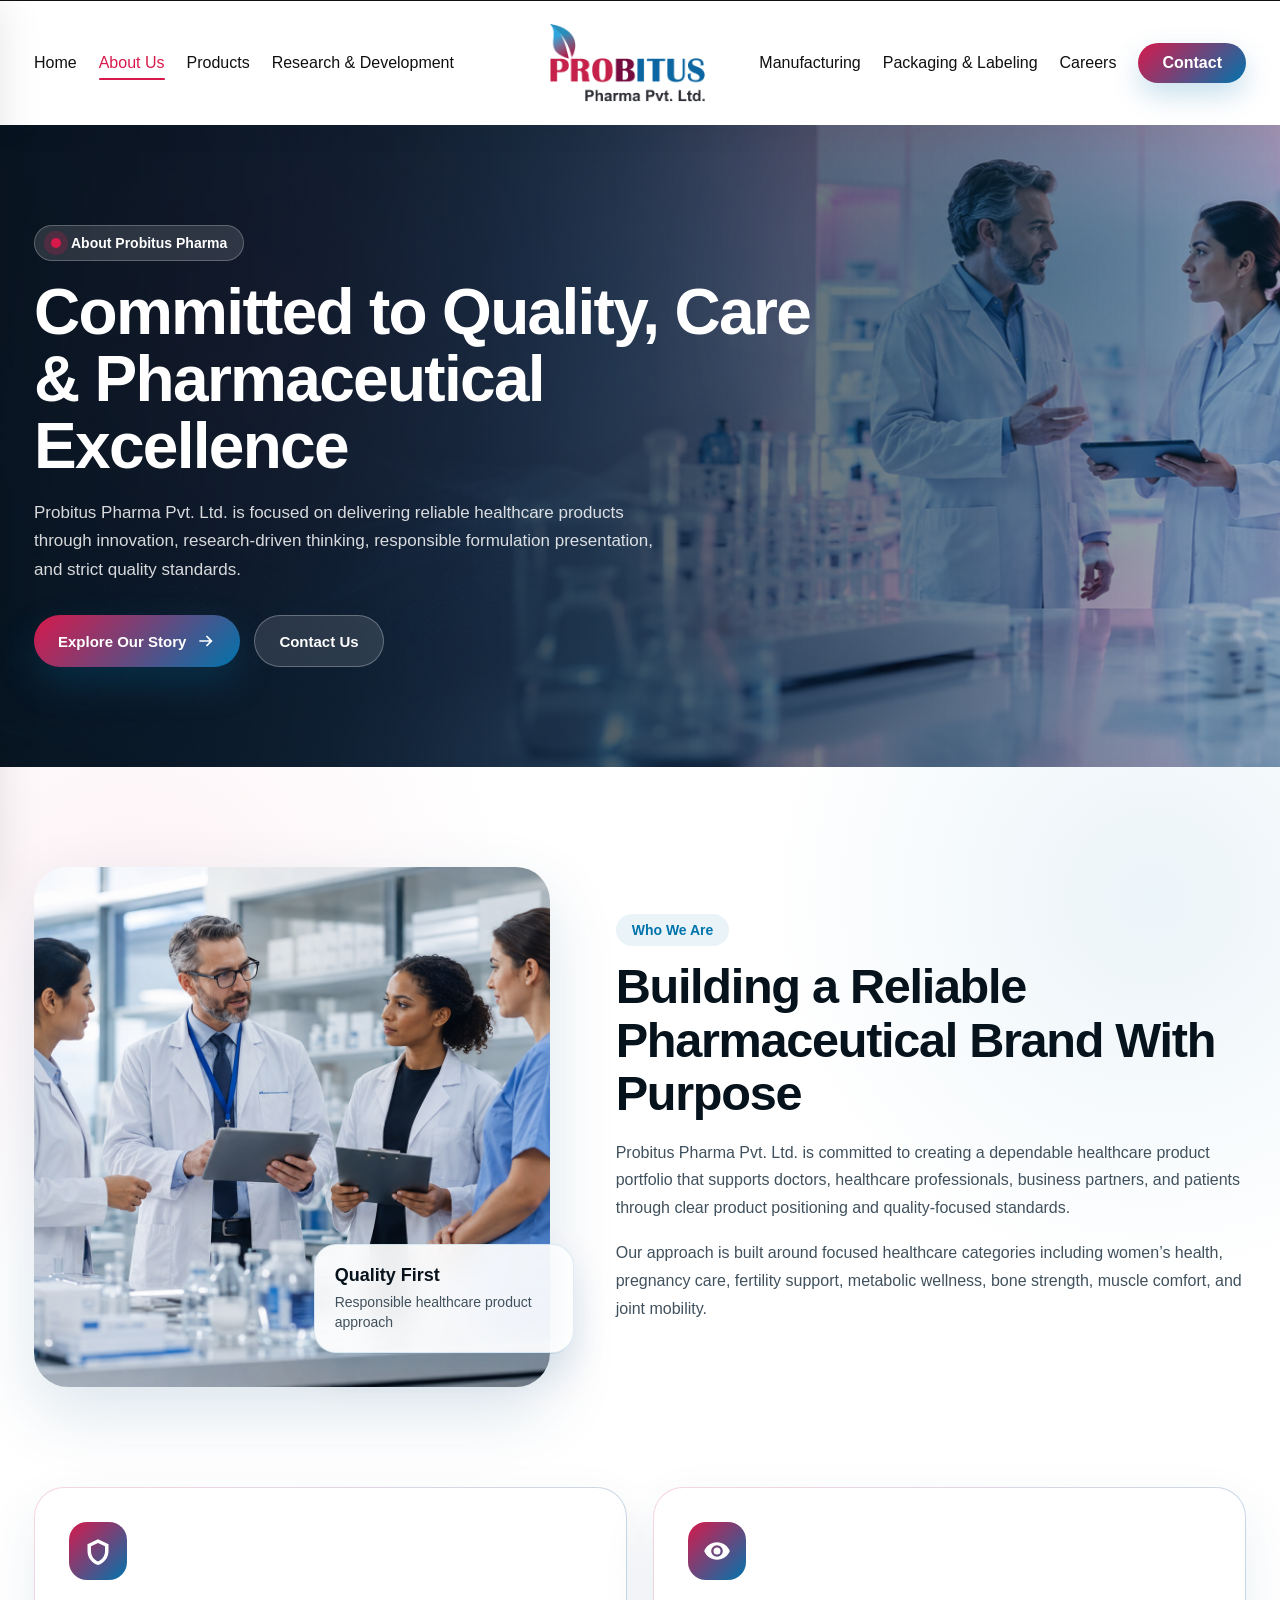
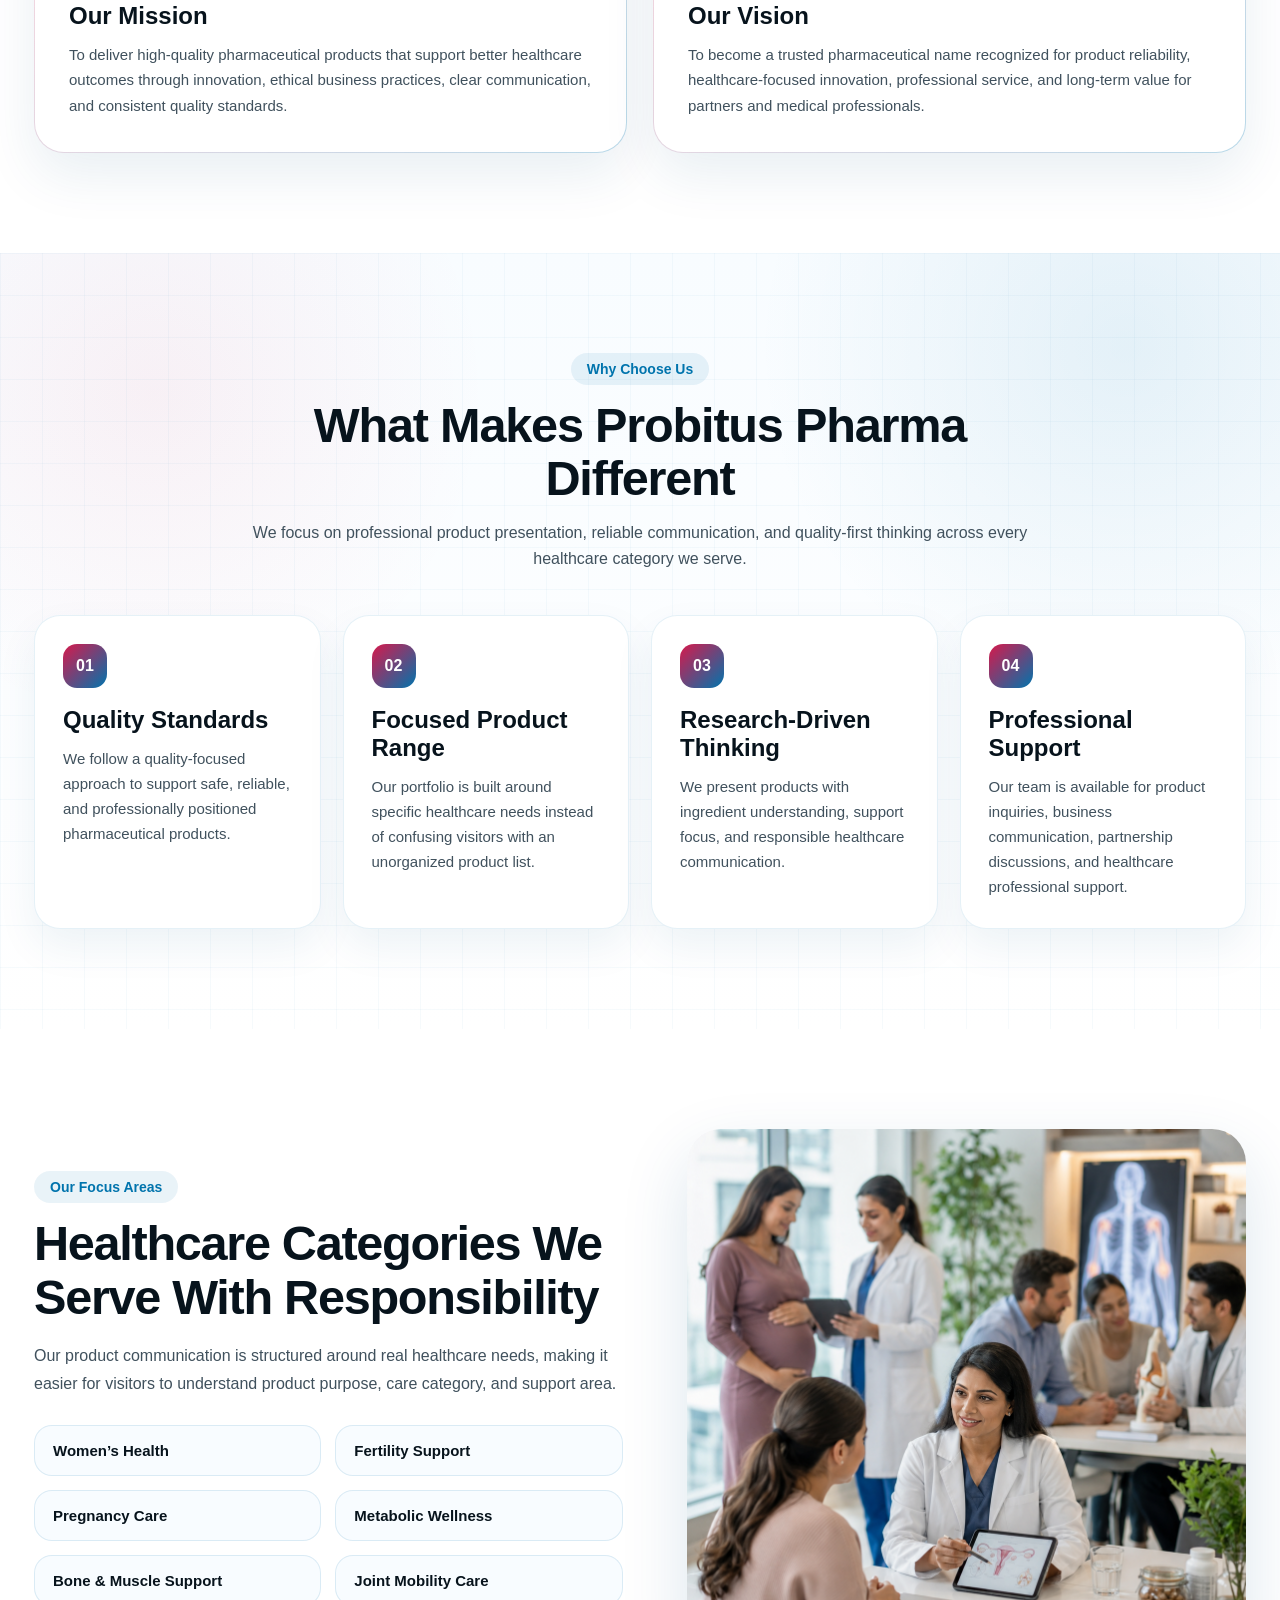
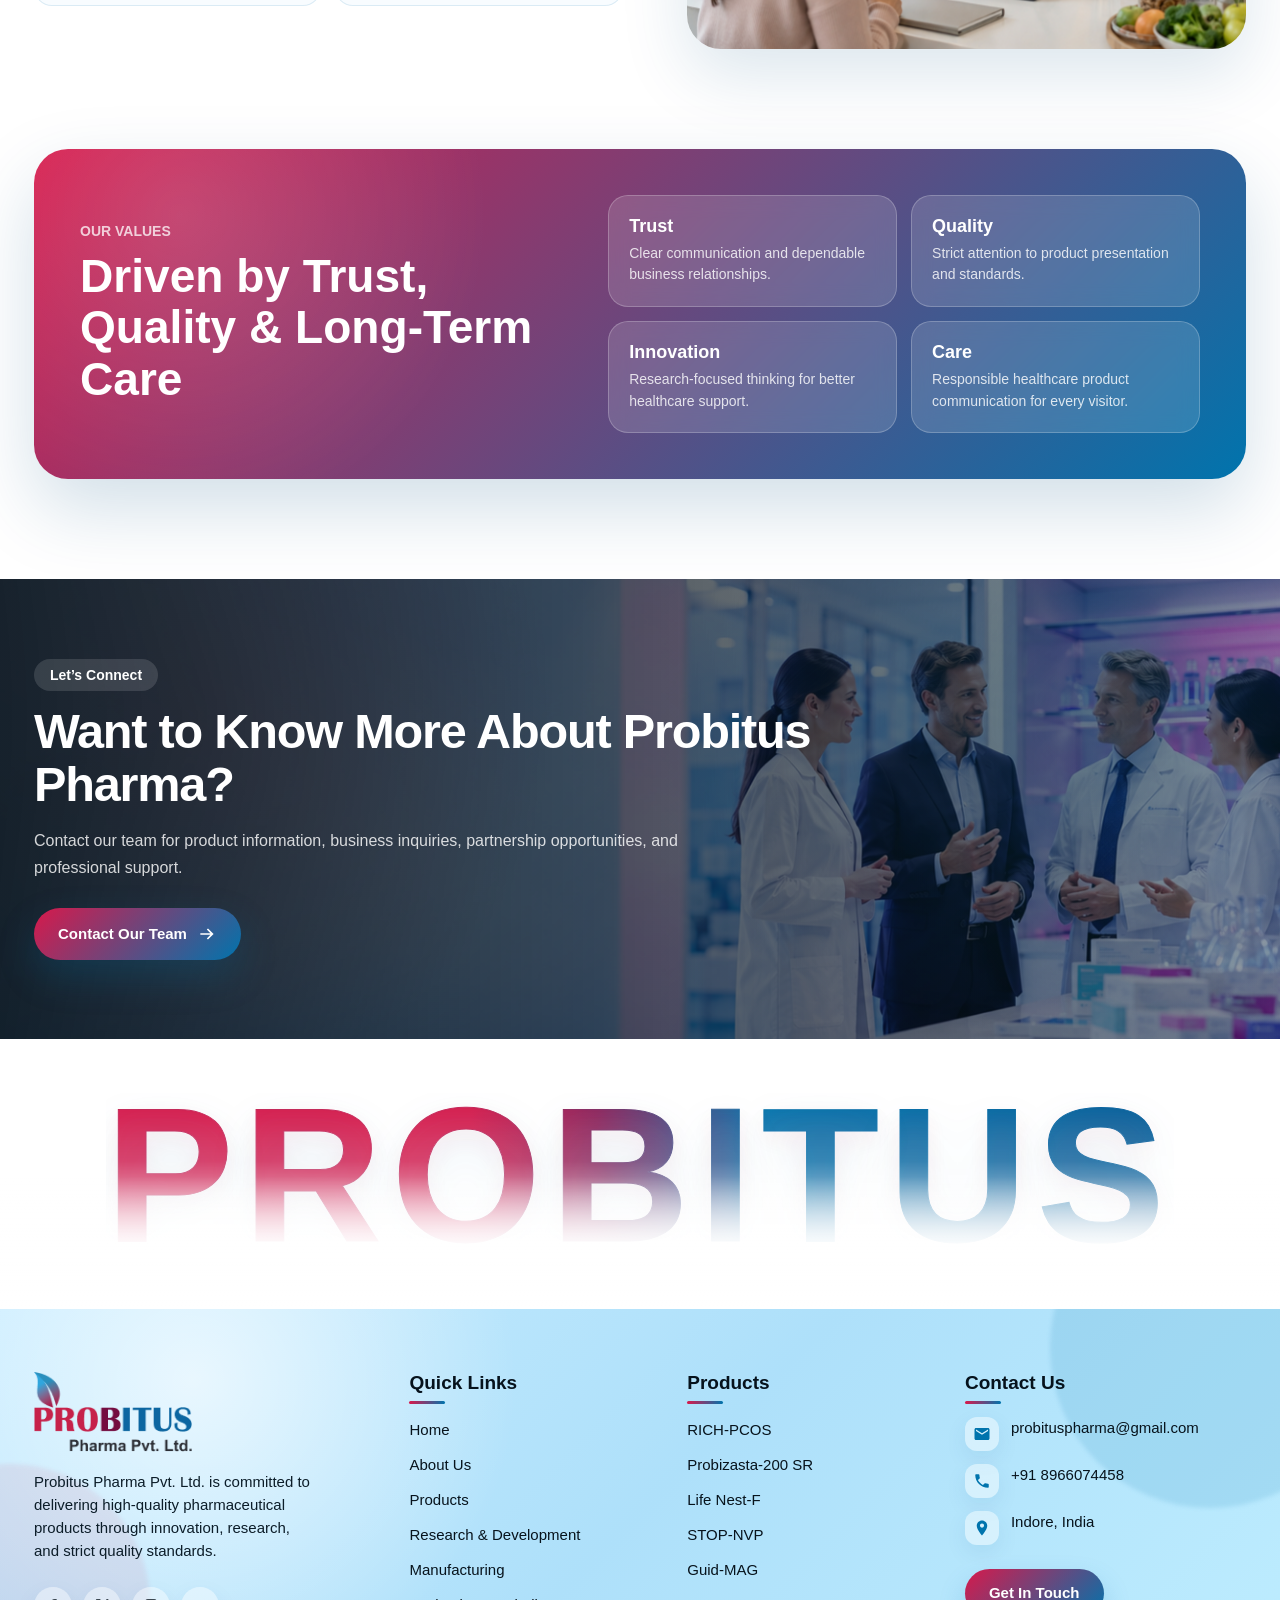
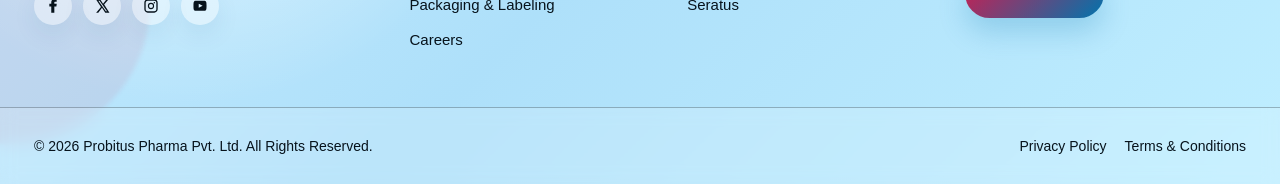
==== commit 7d430ddd: "Updated project" ====
--- a/about.html
+++ b/about.html
@@ -44,7 +44,7 @@
         <nav class="pb-desktop-nav pb-right-nav">
           <ul>
             <li><a href="manufacturing.html">Manufacturing</a></li>
-            <li><a href="quality.html">Quality</a></li>
+            <li><a href="packaging-labeling.html">Packaging & Labeling</a></li>
             <li><a href="careers.html">Careers</a></li>
             <li><a href="contact.html" class="pb-contact-btn">Contact</a></li>
           </ul>
@@ -52,7 +52,7 @@
         <!-- Right Nav End -->
 
         <!-- Mobile Call Icon Start -->
-        <a href="tel:+9194259 21250" class="pb-mobile-call" aria-label="Call Us">
+        <a href="tel:+91 8966074458" class="pb-mobile-call" aria-label="Call Us">
           <svg viewBox="0 0 24 24" aria-hidden="true">
             <path
               d="M6.62 10.79c1.44 2.83 3.76 5.14 6.59 6.59l2.2-2.2c.27-.27.67-.36 1.02-.24 1.12.37 2.33.57 3.57.57.55 0 1 .45 1 1V20c0 .55-.45 1-1 1C10.61 21 3 13.39 3 4c0-.55.45-1 1-1h3.5c.55 0 1 .45 1 1 0 1.24.2 2.45.57 3.57.11.35.03.74-.25 1.02l-2.2 2.2z"
@@ -85,7 +85,7 @@
             <li><a href="product.html" >Products</a></li>
             <li><a href="research.html">Research &amp; Development</a></li>
             <li><a href="manufacturing.html">Manufacturing</a></li>
-            <li><a href="quality.html">Quality</a></li>
+            <li><a href="packaging-labeling.html">Packaging & Labeling</a></li>
             <li><a href="careers.html">Careers</a></li>
             <li><a href="contact.html" class="pb-mobile-contact-btn">Contact</a></li>
           </ul>
@@ -388,7 +388,14 @@
     <!-- CTA End -->
 
   </main>
-
+ <!-- Footer Big Text Start -->
+    <section class="pb-footer-big-text-section">
+      <div class="pb-footer-big-text-wrap">
+        <h2 class="pb-footer-big-text" aria-label="PROBITUS">PROBITUS</h2>
+      </div>
+    </section>
+    <!-- Footer Big Text End -->
+     
   <!-- Footer Start -->
     <footer class="pb-footer">
       <div class="pb-footer-main">
@@ -449,7 +456,7 @@
             <li><a href="product.html">Products</a></li>
             <li><a href="research.html">Research &amp; Development</a></li>
             <li><a href="manufacturing.html">Manufacturing</a></li>
-            <li><a href="quality.html">Quality</a></li>
+            <li><a href="packaging-labeling.html">Packaging & Labeling</a></li>
             <li><a href="careers.html">Careers</a></li>
           </ul>
         </div>
@@ -459,12 +466,12 @@
         <div class="pb-footer-col pb-footer-animate">
           <h3>Products</h3>
           <ul>
-            <li><a href="tablets.html ">Tablets</a></li>
-            <li><a href="capsules.html">Capsules</a></li>
-            <li><a href="syrups.html">Syrups</a></li>
-            <li><a href="injections.html">Injections</a></li>
-            <li><a href="nutraceuticals.html">Nutraceuticals</a></li>
-            <li><a href="healthcare-products.html">Healthcare Products</a></li>
+               <li><a href="product.html#rich-pcos">RICH-PCOS</a></li>
+            <li><a href="product.html#probizasta">Probizasta-200 SR</a></li>
+            <li><a href="product.html#life-nest">Life Nest-F</a></li>
+            <li><a href="product.html#stop-nvp">STOP-NVP</a></li>
+            <li><a href="product.html#guid-mag">Guid-MAG</a></li>
+            <li><a href="product.html#seratus">Seratus</a></li>
           </ul>
         </div>
         <!-- Products End -->
@@ -495,7 +502,7 @@
                   />
                 </svg>
               </span>
-              <a href="tel:+919425921250">+91 94259 21250</a>
+              <a href="tel:+91 8966074458">+91 8966074458</a>
             </li>
 
             <li>
--- a/styles.css
+++ b/styles.css
@@ -5406,4 +5406,271 @@
     padding: 18px;
     border-radius: 18px;
   }
+}
+
+
+
+
+
+/* =========================
+   Product Infinite Slider
+========================= */
+
+.pbs-product-slider-section {
+  overflow: hidden;
+  padding: 70px 0;
+  padding-top:0px;
+  /* background:
+    radial-gradient(circle at 12% 18%, rgba(215, 25, 75, 0.06), transparent 28%),
+    radial-gradient(circle at 88% 14%, rgba(0, 116, 173, 0.09), transparent 30%),
+    linear-gradient(180deg, #f8fcff 0%, #ffffff 100%); */
+}
+
+.pbs-container {
+  width: 100%;
+  max-width: 1360px;
+  margin: 0 auto;
+  padding: 0 32px;
+}
+
+.pbs-slider-heading {
+  max-width: 760px;
+  margin: 0 auto 38px;
+  text-align: center;
+}
+
+.pbs-slider-heading span {
+  display: inline-flex;
+  margin-bottom: 12px;
+  padding: 8px 16px;
+  border-radius: 999px;
+  background: rgba(0, 116, 173, 0.08);
+  color: #0074ad;
+  font-size: 13px;
+  font-weight: 900;
+}
+
+.pbs-slider-heading h2 {
+  margin: 0 0 12px;
+  color: #07131c;
+  font-size: clamp(30px, 3.4vw, 46px);
+  line-height: 1.12;
+  letter-spacing: -1px;
+  font-weight: 900;
+}
+
+.pbs-slider-heading h2 strong {
+  display: block;
+  background: linear-gradient(90deg, #d7194b 0%, #8c397e 48%, #0074ad 100%);
+  -webkit-background-clip: text;
+  background-clip: text;
+  color: transparent;
+}
+
+.pbs-slider-heading p {
+  margin: 0;
+  color: #40515d;
+  font-size: 16px;
+  line-height: 1.65;
+}
+
+.pbs-slider-wrap {
+  position: relative;
+  overflow: hidden;
+  width: 100%;
+  padding: 12px 0;
+}
+
+.pbs-slider-wrap::before,
+.pbs-slider-wrap::after {
+  content: "";
+  position: absolute;
+  top: 0;
+  z-index: 5;
+  width: 120px;
+  height: 100%;
+  pointer-events: none;
+}
+
+.pbs-slider-wrap::before {
+  left: 0;
+  background: linear-gradient(90deg, #f8fcff 0%, transparent 100%);
+}
+
+.pbs-slider-wrap::after {
+  right: 0;
+  background: linear-gradient(270deg, #ffffff 0%, transparent 100%);
+}
+
+.pbs-slider-track {
+  display: flex;
+  width: max-content;
+  animation: pbsInfiniteScroll 28s linear infinite;
+}
+
+.pbs-slider-wrap:hover .pbs-slider-track {
+  animation-play-state: paused;
+}
+
+.pbs-product-slide {
+  flex: 0 0 280px;
+  padding: 0 12px;
+}
+
+.pbs-product-card {
+  position: relative;
+  overflow: hidden;
+  /* min-height: 310px; */
+  padding: 24px;
+  border-radius: 26px;
+  background:
+    linear-gradient(#ffffff, #ffffff) padding-box,
+    linear-gradient(135deg, rgba(215, 25, 75, 0.18), rgba(0, 116, 173, 0.28)) border-box;
+  border: 1px solid transparent;
+  /* box-shadow: 0 16px 38px rgba(0, 80, 125, 0.08); */
+  text-align: center;
+  transition: all 0.35s ease;
+}
+
+.pbs-product-card::before {
+  content: "";
+  position: absolute;
+  inset: 0;
+  background:
+    radial-gradient(circle at 20% 16%, rgba(215, 25, 75, 0.08), transparent 34%),
+    radial-gradient(circle at 82% 84%, rgba(0, 116, 173, 0.13), transparent 38%);
+  opacity: 0;
+  transition: opacity 0.35s ease;
+}
+
+.pbs-product-card:hover {
+  transform: translateY(-8px);
+  /* box-shadow: 0 24px 58px rgba(0, 80, 125, 0.14); */
+}
+
+.pbs-product-card:hover::before {
+  opacity: 1;
+}
+
+.pbs-product-card img {
+  position: relative;
+  z-index: 2;
+  width: 100%;
+  height: 150px;
+  object-fit: contain;
+  /* margin-bottom: 20px; */
+  filter: drop-shadow(0 18px 22px rgba(0, 80, 125, 0.16));
+  transition: all 0.45s ease;
+}
+
+.pbs-product-card:hover img {
+  transform: translateY(-6px) scale(1.06);
+}
+
+.pbs-product-card h3 {
+  position: relative;
+  z-index: 2;
+  margin: 0 0 8px;
+  color: #07131c;
+  font-size: 22px;
+  line-height: 1.15;
+  font-weight: 900;
+}
+
+.pbs-product-card p {
+  position: relative;
+  z-index: 2;
+  margin: 0;
+  color: #40515d;
+  font-size: 14px;
+  line-height: 1.5;
+  font-weight: 700;
+}
+
+@keyframes pbsInfiniteScroll {
+  0% {
+    transform: translateX(0);
+  }
+
+  100% {
+    transform: translateX(-50%);
+  }
+}
+
+
+/* =========================
+   Responsive
+========================= */
+
+@media (max-width: 991px) {
+  .pbs-product-slider-section {
+    padding: 56px 0;
+  }
+
+  .pbs-container {
+    padding: 0 24px;
+  }
+
+  .pbs-product-slide {
+    flex-basis: 250px;
+  }
+
+  .pbs-product-card img {
+    height: 135px;
+  }
+}
+
+@media (max-width: 575px) {
+  .pbs-product-slider-section {
+    padding: 0;
+  }
+
+  .pbs-container {
+    padding: 0 16px;
+  }
+
+  .pbs-slider-heading {
+    margin-bottom: 28px;
+  }
+
+  .pbs-slider-heading h2 {
+    font-size: 30px;
+  }
+
+  .pbs-slider-heading p {
+    font-size: 15px;
+  }
+
+  .pbs-slider-wrap::before,
+  .pbs-slider-wrap::after {
+    width: 55px;
+  }
+
+  .pbs-slider-track {
+    animation-duration: 24s;
+  }
+
+  .pbs-product-slide {
+    flex-basis: 220px;
+    padding: 0 8px;
+  }
+
+  .pbs-product-card {
+    /* min-height: 260px; */
+    padding: 20px;
+    border-radius: 22px;
+  }
+
+  .pbs-product-card img {
+    height: 120px;
+    /* margin-bottom: 16px; */
+  }
+
+  .pbs-product-card h3 {
+    font-size: 19px;
+  }
+
+  .pbs-product-card p {
+    font-size: 13px;
+  }
 }
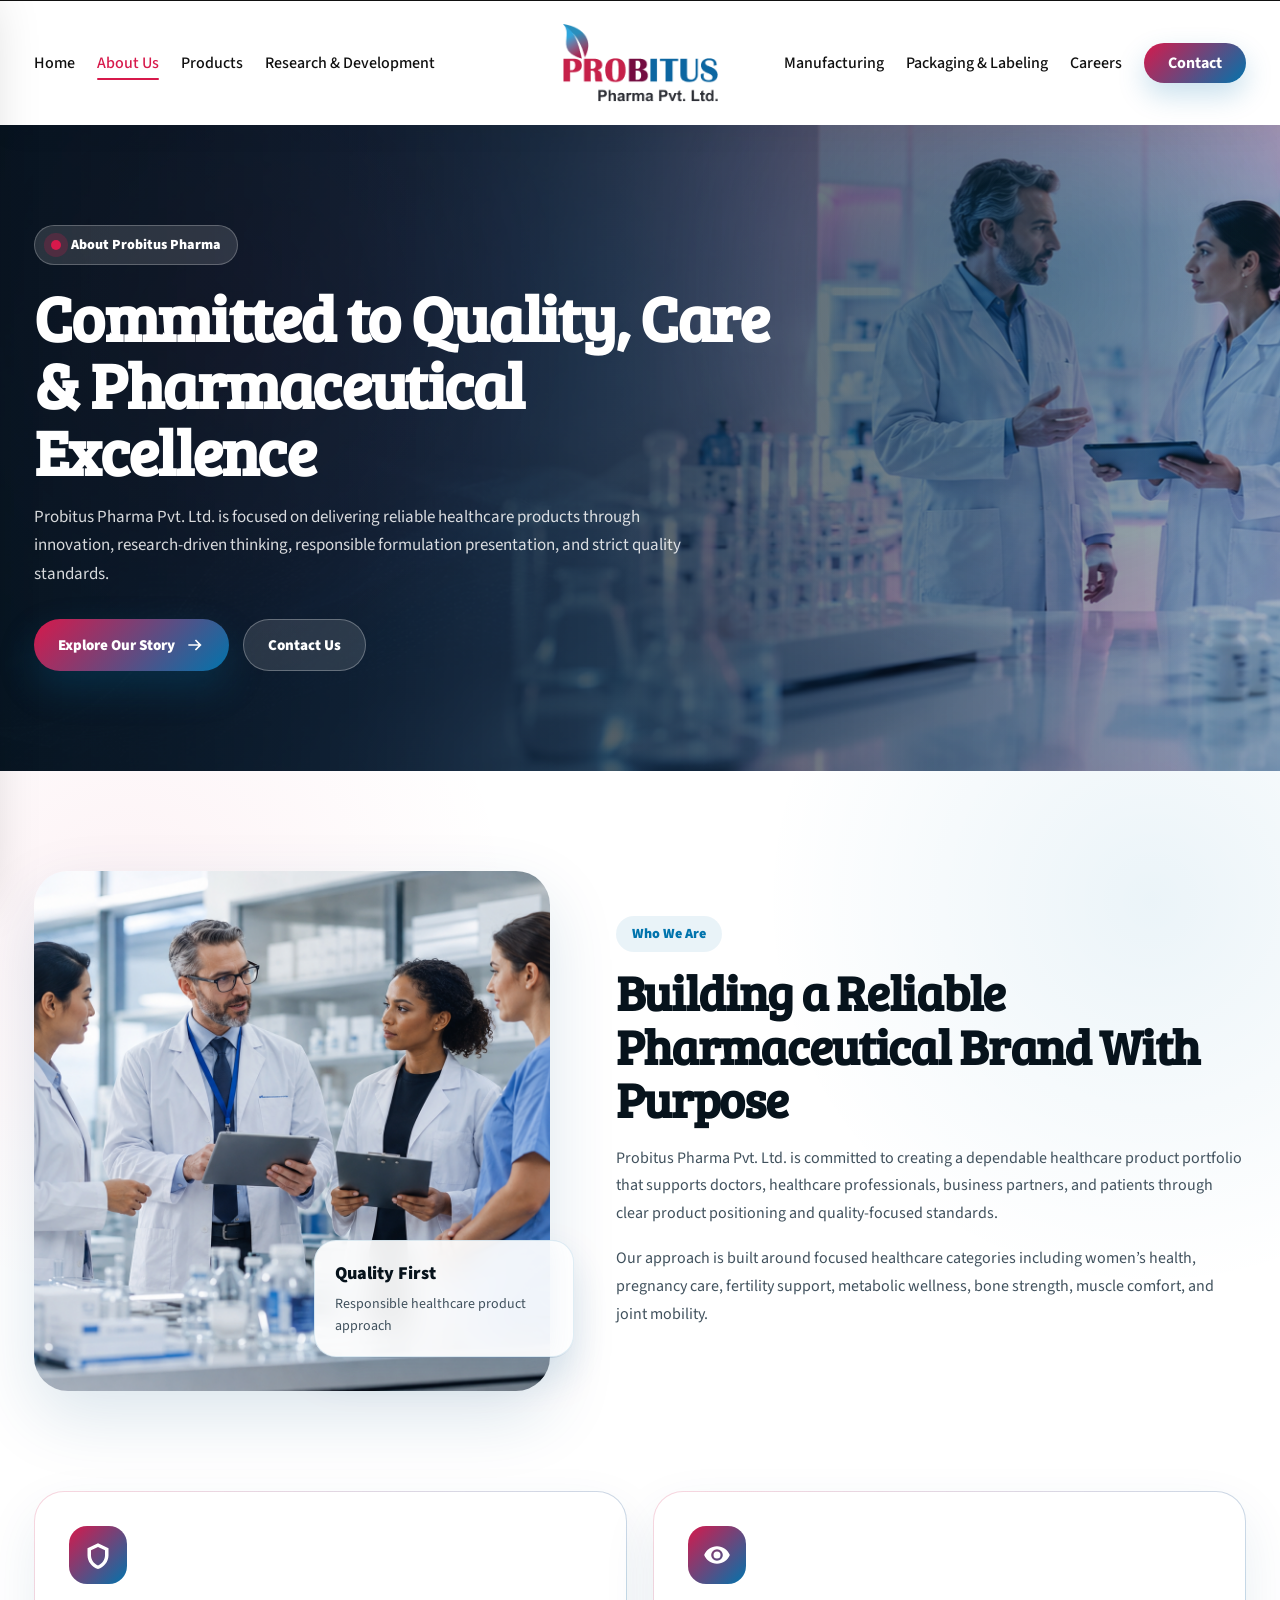
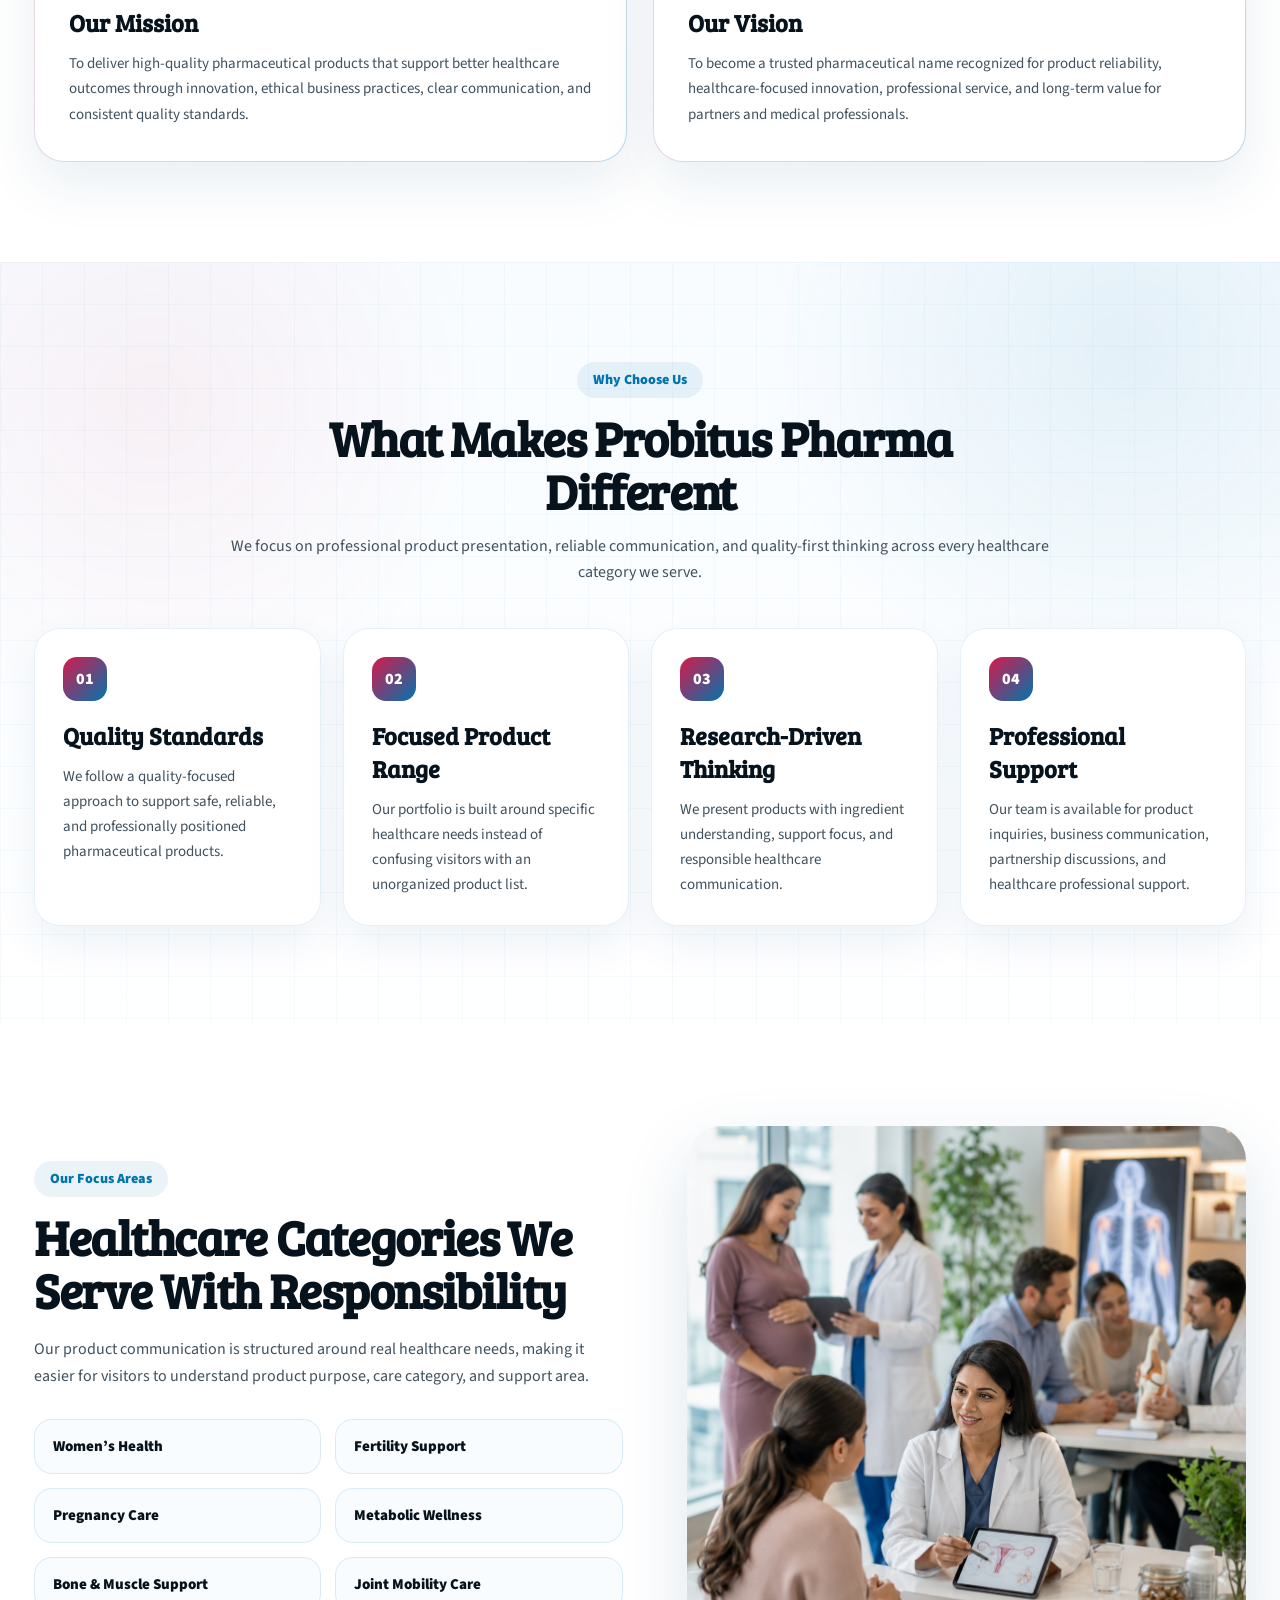
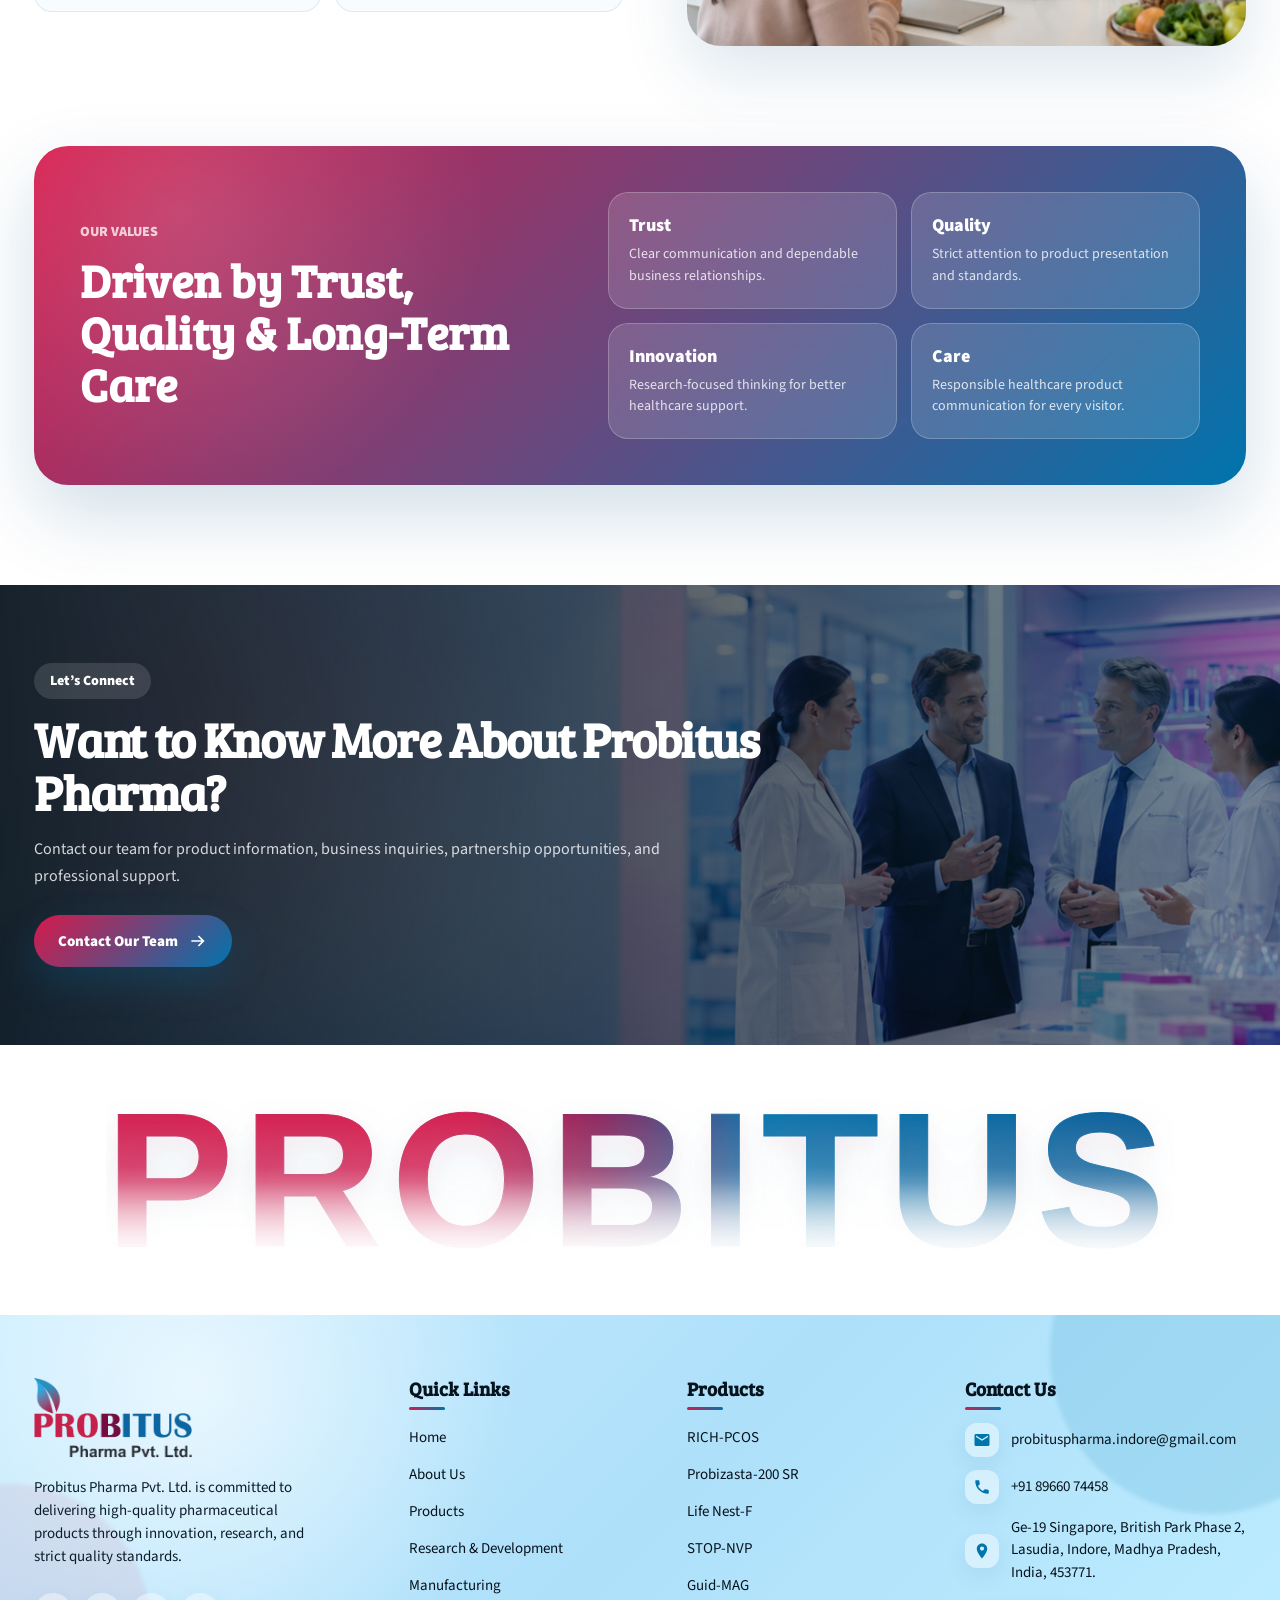
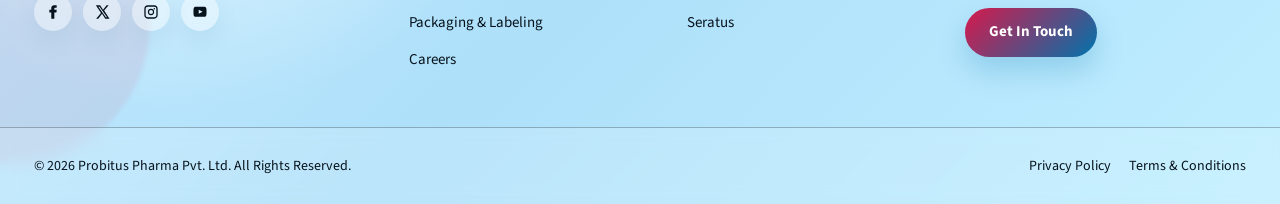
==== commit 3601873e: "Updated hero slider content and buttons" ====
--- a/about.html
+++ b/about.html
@@ -6,13 +6,15 @@
 
   <title>About Us | Probitus Pharma Pvt. Ltd.</title>
 
-  <link rel="stylesheet" href="about.css" />
-  <link rel="stylesheet" href="styles.css" />
+  <link rel="stylesheet" href="css/about.css" />
+  <link rel="stylesheet" href="css/styles.css" />
+  <link href="https://fonts.googleapis.com/css2?family=Bree+Serif&family=Montserrat:wght@700;800;900&display=swap" rel="stylesheet">
+  <link href="https://fonts.googleapis.com/css2?family=Montserrat:wght@700;800;900&family=Source+Sans+3:wght@400;500;600&display=swap" rel="stylesheet">
 </head>
 
 <body>
 
-  <!-- Header Start -->
+ <!-- Header Start -->
     <header class="pb-header">
       <div class="pb-header-container">
         <!-- Mobile Menu Icon Start -->
@@ -28,7 +30,7 @@
           <ul>
             <li><a href="index.html" >Home</a></li>
             <li><a href="about.html" class="active">About Us</a></li>
-            <li><a href="product.html" >Products</a></li>
+            <li><a href="product.html">Products</a></li>
             <li><a href="research.html">Research &amp; Development</a></li>
           </ul>
         </nav>
@@ -36,7 +38,7 @@
 
         <!-- Logo Start -->
         <a href="index.html" class="pb-logo">
-          <img src="assets/Group 2.png" alt="Probitus Pharma Pvt. Ltd." />
+          <img src="images/logo.png" alt="Probitus Pharma Pvt. Ltd." />
         </a>
         <!-- Logo End -->
 
@@ -69,8 +71,8 @@
       <!-- Mobile Sidebar Start -->
       <aside class="pb-mobile-sidebar">
         <div class="pb-sidebar-head">
-          <a href="#" class="pb-sidebar-logo">
-            <img src="assets/Group 2.png" alt="Probitus Pharma Pvt. Ltd." />
+          <a href="index.html" class="pb-sidebar-logo">
+            <img src="images/logo.png" alt="Probitus Pharma Pvt. Ltd." />
           </a>
 
           <button class="pb-sidebar-close" aria-label="Close Menu">
@@ -82,7 +84,7 @@
           <ul>
             <li><a href="index.html" >Home</a></li>
             <li><a href="about.html" class="active">About Us</a></li>
-            <li><a href="product.html" >Products</a></li>
+            <li><a href="product.html">Products</a></li>
             <li><a href="research.html">Research &amp; Development</a></li>
             <li><a href="manufacturing.html">Manufacturing</a></li>
             <li><a href="packaging-labeling.html">Packaging & Labeling</a></li>
@@ -139,7 +141,7 @@
         <div class="abt-intro-grid">
 
           <div class="abt-intro-image abt-reveal">
-            <img src="assets/ChatGPT Image May 27, 2026, 02_00_30 AM.png" alt="Modern pharmaceutical research lab" />
+            <img src="images/building-a-reliable.png" alt="Modern pharmaceutical research lab" />
             <div class="abt-floating-card">
               <strong>Quality First</strong>
               <span>Responsible healthcare product approach</span>
@@ -164,22 +166,7 @@
               bone strength, muscle comfort, and joint mobility.
             </p>
 
-            <!-- <div class="abt-mini-points">
-              <div>
-                <strong>01</strong>
-                <span>Research-driven product thinking</span>
-              </div>
-
-              <div>
-                <strong>02</strong>
-                <span>Quality-focused pharmaceutical standards</span>
-              </div>
-
-              <div>
-                <strong>03</strong>
-                <span>Clear and responsible healthcare communication</span>
-              </div>
-            </div> -->
+            
           </div>
 
         </div>
@@ -313,7 +300,7 @@
           </div>
 
           <div class="abt-capability-image abt-reveal">
-            <img src="assets/ChatGPT Image May 27, 2026, 02_10_28 AM.png" alt="Pharmaceutical quality and care" />
+            <img src="images/healthcare-categories.png" alt="Pharmaceutical quality and care" />
           </div>
 
         </div>
@@ -397,145 +384,136 @@
     <!-- Footer Big Text End -->
      
   <!-- Footer Start -->
-    <footer class="pb-footer">
-      <div class="pb-footer-main">
-        <!-- Footer Brand Start -->
-        <div class="pb-footer-brand pb-footer-animate">
-          <a href="index.html" class="pb-footer-logo">
-            <img src="assets/Group 2.png" alt="Probitus Pharma Pvt. Ltd." />
+     <footer class="pb-footer">
+    <div class="pb-footer-main">
+      <!-- Footer Brand Start -->
+      <div class="pb-footer-brand pb-footer-animate">
+        <a href="#" class="pb-footer-logo">
+          <img src="images/logo.png" alt="Probitus Pharma Pvt. Ltd." />
+        </a>
+
+        <p>
+          Probitus Pharma Pvt. Ltd. is committed to delivering high-quality
+          pharmaceutical products through innovation, research, and strict
+          quality standards.
+        </p>
+
+        <div class="pb-footer-social">
+          <a href="#" aria-label="Facebook">
+            <svg viewBox="0 0 24 24">
+              <path
+                d="M14 8.7V6.8c0-.9.6-1.1 1-1.1h2.5V2h-3.4c-3.8 0-4.7 2.8-4.7 4.6v2.1H6.5v3.9h2.9V22H14v-9.4h3.1l.5-3.9H14z" />
+            </svg>
           </a>
 
-          <p>
-            Probitus Pharma Pvt. Ltd. is committed to delivering high-quality
-            pharmaceutical products through innovation, research, and strict
-            quality standards.
-          </p>
-
-          <div class="pb-footer-social">
-            <a href="https://facebook.com" aria-label="Facebook">
+          <a href="#" aria-label="X">
+            <svg viewBox="0 0 24 24">
+              <path
+                d="M18.9 2H22l-6.8 7.8L23.2 22h-6.3l-4.9-7.4L6.4 22H3.2l7.3-8.4L2.8 2h6.4l4.4 6.7L18.9 2zm-1.1 17.9h1.7L8.3 4H6.5l11.3 15.9z" />
+            </svg>
+          </a>
+
+          <a href="#" aria-label="Instagram">
+            <svg viewBox="0 0 24 24">
+              <path
+                d="M7 2h10c2.8 0 5 2.2 5 5v10c0 2.8-2.2 5-5 5H7c-2.8 0-5-2.2-5-5V7c0-2.8 2.2-5 5-5zm10 18c1.7 0 3-1.3 3-3V7c0-1.7-1.3-3-3-3H7C5.3 4 4 5.3 4 7v10c0 1.7 1.3 3 3 3h10zM12 7.3A4.7 4.7 0 1 1 12 16.7 4.7 4.7 0 0 1 12 7.3zm0 7.7a3 3 0 1 0 0-6 3 3 0 0 0 0 6zm5-8.9a1.1 1.1 0 1 1 0 2.2 1.1 1.1 0 0 1 0-2.2z" />
+            </svg>
+          </a>
+
+          <a href="#" aria-label="YouTube">
+            <svg viewBox="0 0 24 24">
+              <path
+                d="M21.6 7.2s-.2-1.5-.8-2.1c-.8-.8-1.7-.8-2.1-.9C15.8 4 12 4 12 4s-3.8 0-6.7.2c-.4.1-1.3.1-2.1.9-.6.6-.8 2.1-.8 2.1S2.2 9 2.2 10.8v1.7c0 1.8.2 3.6.2 3.6s.2 1.5.8 2.1c.8.8 1.9.8 2.4.9 1.7.2 6.4.2 6.4.2s3.8 0 6.7-.2c.4-.1 1.3-.1 2.1-.9.6-.6.8-2.1.8-2.1s.2-1.8.2-3.6v-1.7c0-1.8-.2-3.6-.2-3.6zM10.1 14.8V8.6l5.8 3.1-5.8 3.1z" />
+            </svg>
+          </a>
+        </div>
+      </div>
+      <!-- Footer Brand End -->
+
+      <!-- Quick Links Start -->
+      <div class="pb-footer-col pb-footer-animate">
+        <h3>Quick Links</h3>
+        <ul>
+          <li><a href="index.html">Home</a></li>
+          <li><a href="about.html">About Us</a></li>
+          <li><a href="product.html">Products</a></li>
+          <li><a href="research.html">Research &amp; Development</a></li>
+          <li><a href="manufacturing.html">Manufacturing</a></li>
+          <li><a href="packaging-labeling.html">Packaging & Labeling</a></li>
+          <li><a href="careers.html">Careers</a></li>
+        </ul>
+      </div>
+      <!-- Quick Links End -->
+
+      <!-- Products Start -->
+      <div class="pb-footer-col pb-footer-animate">
+        <h3>Products</h3>
+        <ul>
+          <li><a href="product.html#rich-pcos">RICH-PCOS</a></li>
+          <li><a href="product.html#probizasta">Probizasta-200 SR</a></li>
+          <li><a href="product.html#life-nest">Life Nest-F</a></li>
+          <li><a href="product.html#stop-nvp">STOP-NVP</a></li>
+          <li><a href="product.html#guid-mag">Guid-MAG</a></li>
+          <li><a href="product.html#seratus">Seratus</a></li>
+        </ul>
+      </div>
+      <!-- Products End -->
+
+      <!-- Contact Start -->
+      <div class="pb-footer-contact pb-footer-animate">
+        <h3>Contact Us</h3>
+
+        <ul>
+          <li>
+            <span>
               <svg viewBox="0 0 24 24">
                 <path
-                  d="M14 8.7V6.8c0-.9.6-1.1 1-1.1h2.5V2h-3.4c-3.8 0-4.7 2.8-4.7 4.6v2.1H6.5v3.9h2.9V22H14v-9.4h3.1l.5-3.9H14z"
-                />
+                  d="M20 4H4c-1.1 0-2 .9-2 2v12c0 1.1.9 2 2 2h16c1.1 0 2-.9 2-2V6c0-1.1-.9-2-2-2zm0 4-8 5-8-5V6l8 5 8-5v2z" />
               </svg>
-            </a>
-
-            <a href="https://twitter.com" aria-label="X">
+            </span>
+            <a href="mailto:probituspharma.indore@gmail.com">probituspharma.indore@gmail.com</a>
+          </li>
+
+          <li>
+            <span>
               <svg viewBox="0 0 24 24">
                 <path
-                  d="M18.9 2H22l-6.8 7.8L23.2 22h-6.3l-4.9-7.4L6.4 22H3.2l7.3-8.4L2.8 2h6.4l4.4 6.7L18.9 2zm-1.1 17.9h1.7L8.3 4H6.5l11.3 15.9z"
-                />
+                  d="M6.6 10.8c1.4 2.8 3.8 5.1 6.6 6.6l2.2-2.2c.3-.3.7-.4 1.1-.2 1.1.4 2.3.6 3.5.6.6 0 1 .4 1 1V20c0 .6-.4 1-1 1C10.6 21 3 13.4 3 4c0-.6.4-1 1-1h3.5c.6 0 1 .4 1 1 0 1.2.2 2.4.6 3.5.1.4 0 .8-.3 1.1l-2.2 2.2z" />
               </svg>
-            </a>
-
-            <a href="https://instagram.com" aria-label="Instagram">
+            </span>
+            <a href="tel:+91 8966074458">+91 89660 74458</a>
+          </li>
+
+          <li>
+            <span>
               <svg viewBox="0 0 24 24">
                 <path
-                  d="M7 2h10c2.8 0 5 2.2 5 5v10c0 2.8-2.2 5-5 5H7c-2.8 0-5-2.2-5-5V7c0-2.8 2.2-5 5-5zm10 18c1.7 0 3-1.3 3-3V7c0-1.7-1.3-3-3-3H7C5.3 4 4 5.3 4 7v10c0 1.7 1.3 3 3 3h10zM12 7.3A4.7 4.7 0 1 1 12 16.7 4.7 4.7 0 0 1 12 7.3zm0 7.7a3 3 0 1 0 0-6 3 3 0 0 0 0 6zm5-8.9a1.1 1.1 0 1 1 0 2.2 1.1 1.1 0 0 1 0-2.2z"
-                />
+                  d="M12 2C8.1 2 5 5.1 5 9c0 5.3 7 13 7 13s7-7.7 7-13c0-3.9-3.1-7-7-7zm0 9.5A2.5 2.5 0 1 1 12 6a2.5 2.5 0 0 1 0 5.5z" />
               </svg>
-            </a>
-
-            <a href="https://youtube.com" aria-label="YouTube">
-              <svg viewBox="0 0 24 24">
-                <path
-                  d="M21.6 7.2s-.2-1.5-.8-2.1c-.8-.8-1.7-.8-2.1-.9C15.8 4 12 4 12 4s-3.8 0-6.7.2c-.4.1-1.3.1-2.1.9-.6.6-.8 2.1-.8 2.1S2.2 9 2.2 10.8v1.7c0 1.8.2 3.6.2 3.6s.2 1.5.8 2.1c.8.8 1.9.8 2.4.9 1.7.2 6.4.2 6.4.2s3.8 0 6.7-.2c.4-.1 1.3-.1 2.1-.9.6-.6.8-2.1.8-2.1s.2-1.8.2-3.6v-1.7c0-1.8-.2-3.6-.2-3.6zM10.1 14.8V8.6l5.8 3.1-5.8 3.1z"
-                />
-              </svg>
-            </a>
-          </div>
-        </div>
-        <!-- Footer Brand End -->
-
-        <!-- Quick Links Start -->
-        <div class="pb-footer-col pb-footer-animate">
-          <h3>Quick Links</h3>
-          <ul>
-            <li><a href="index.html">Home</a></li>
-            <li><a href="about.html">About Us</a></li>
-            <li><a href="product.html">Products</a></li>
-            <li><a href="research.html">Research &amp; Development</a></li>
-            <li><a href="manufacturing.html">Manufacturing</a></li>
-            <li><a href="packaging-labeling.html">Packaging & Labeling</a></li>
-            <li><a href="careers.html">Careers</a></li>
-          </ul>
-        </div>
-        <!-- Quick Links End -->
-
-        <!-- Products Start -->
-        <div class="pb-footer-col pb-footer-animate">
-          <h3>Products</h3>
-          <ul>
-               <li><a href="product.html#rich-pcos">RICH-PCOS</a></li>
-            <li><a href="product.html#probizasta">Probizasta-200 SR</a></li>
-            <li><a href="product.html#life-nest">Life Nest-F</a></li>
-            <li><a href="product.html#stop-nvp">STOP-NVP</a></li>
-            <li><a href="product.html#guid-mag">Guid-MAG</a></li>
-            <li><a href="product.html#seratus">Seratus</a></li>
-          </ul>
-        </div>
-        <!-- Products End -->
-
-        <!-- Contact Start -->
-        <div class="pb-footer-contact pb-footer-animate">
-          <h3>Contact Us</h3>
-
-          <ul>
-            <li>
-              <span>
-                <svg viewBox="0 0 24 24">
-                  <path
-                    d="M20 4H4c-1.1 0-2 .9-2 2v12c0 1.1.9 2 2 2h16c1.1 0 2-.9 2-2V6c0-1.1-.9-2-2-2zm0 4-8 5-8-5V6l8 5 8-5v2z"
-                  />
-                </svg>
-              </span>
-              <a href="mailto:probituspharma@gmail.com"
-                >probituspharma@gmail.com</a
-              >
-            </li>
-
-            <li>
-              <span>
-                <svg viewBox="0 0 24 24">
-                  <path
-                    d="M6.6 10.8c1.4 2.8 3.8 5.1 6.6 6.6l2.2-2.2c.3-.3.7-.4 1.1-.2 1.1.4 2.3.6 3.5.6.6 0 1 .4 1 1V20c0 .6-.4 1-1 1C10.6 21 3 13.4 3 4c0-.6.4-1 1-1h3.5c.6 0 1 .4 1 1 0 1.2.2 2.4.6 3.5.1.4 0 .8-.3 1.1l-2.2 2.2z"
-                  />
-                </svg>
-              </span>
-              <a href="tel:+91 8966074458">+91 8966074458</a>
-            </li>
-
-            <li>
-              <span>
-                <svg viewBox="0 0 24 24">
-                  <path
-                    d="M12 2C8.1 2 5 5.1 5 9c0 5.3 7 13 7 13s7-7.7 7-13c0-3.9-3.1-7-7-7zm0 9.5A2.5 2.5 0 1 1 12 6a2.5 2.5 0 0 1 0 5.5z"
-                  />
-                </svg>
-              </span>
-              <p>Indore, India</p>
-            </li>
-          </ul>
-
-          <a href="contact.html" class="pb-footer-cta">Get In Touch</a>
-        </div>
-        <!-- Contact End -->
-      </div>
-
-      <!-- Footer Bottom Start -->
-      <div class="pb-footer-bottom">
-        <div class="pb-footer-bottom-inner">
-          <p>© 2026 Probitus Pharma Pvt. Ltd. All Rights Reserved.</p>
-
-          <div>
-            <a href="privacy-policy.html">Privacy Policy</a>
-            <a href="terms-conditions.html">Terms &amp; Conditions</a>
-          </div>
-        </div>
-      </div>
-      <!-- Footer Bottom End -->
-    </footer>
-
-  <script src="about.js"></script>
+            </span>
+            <p>Ge-19 Singapore, British Park Phase 2, Lasudia, Indore, Madhya Pradesh, India, 453771.</p>
+          </li>
+        </ul>
+
+        <a href="contact.html" class="pb-footer-cta">Get In Touch</a>
+      </div>
+      <!-- Contact End -->
+    </div>
+
+    <!-- Footer Bottom Start -->
+    <div class="pb-footer-bottom">
+      <div class="pb-footer-bottom-inner">
+        <p>© 2026 Probitus Pharma Pvt. Ltd. All Rights Reserved.</p>
+
+        <div>
+          <a href="privacy-policy.html">Privacy Policy</a>
+          <a href="terms-conditions.html">Terms &amp; Conditions</a>
+        </div>
+      </div>
+    </div>
+    <!-- Footer Bottom End -->
+  </footer>
+
+  <script src="js/about.js"></script>
 </body>
 </html>
--- a/css/about.css
+++ b/css/about.css
@@ -0,0 +1,757 @@
+* {
+  box-sizing: border-box;
+}
+
+body {
+  margin: 0;
+  background: #ffffff;
+  color: #07131c;
+  font-family: Arial, Helvetica, sans-serif;
+  overflow-x: hidden;
+}
+
+a {
+  text-decoration: none;
+}
+
+button {
+  font-family: inherit;
+}
+
+.abt-container {
+  max-width: 1360px;
+  width: 100%;
+  margin: 0 auto;
+  padding: 0 34px;
+}
+
+.abt-hero {
+  position: relative;
+  min-height: 560px;
+  display: flex;
+  align-items: center;
+  overflow: hidden;
+  background: #07131c;
+}
+
+.abt-hero-bg {
+  position: absolute;
+  inset: -8%;
+  background-image: url("../images/commited-to-quality.png");
+  background-size: cover;
+  background-position: center;
+  transform: scale(1.06);
+  will-change: transform;
+}
+
+.abt-hero-overlay {
+  position: absolute;
+  inset: 0;
+  background:
+    linear-gradient(90deg, rgba(7, 19, 28, 0.92), rgba(7, 19, 28, 0.66), rgba(7, 19, 28, 0.28)),
+    radial-gradient(circle at 15% 30%, rgba(215, 25, 75, 0.25), transparent 32%),
+    radial-gradient(circle at 82% 25%, rgba(0, 116, 173, 0.35), transparent 34%);
+}
+
+.abt-hero-content {
+  position: relative;
+  z-index: 2;
+  max-width: 780px;
+  padding: 100px 0;
+}
+
+.abt-kicker {
+  display: inline-flex;
+  align-items: center;
+  gap: 10px;
+  margin-bottom: 18px;
+  padding: 9px 16px;
+  border-radius: 999px;
+  color: #ffffff;
+  background: rgba(255, 255, 255, 0.13);
+  border: 1px solid rgba(255, 255, 255, 0.24);
+  font-size: 14px;
+  font-weight: 900;
+  backdrop-filter: blur(12px);
+}
+
+.abt-kicker i {
+  width: 10px;
+  height: 10px;
+  background: #d7194b;
+  border-radius: 50%;
+  box-shadow: 0 0 0 7px rgba(215, 25, 75, 0.22);
+}
+
+.abt-hero h1 {
+  margin: 0 0 18px;
+  color: #ffffff;
+  font-size: clamp(38px, 5vw, 66px);
+  line-height: 1.05;
+  letter-spacing: -1.7px;
+  font-weight: 900;
+}
+
+.abt-hero p {
+  max-width: 650px;
+  margin: 0 0 30px;
+  color: rgba(255, 255, 255, 0.84);
+  font-size: 17px;
+  line-height: 1.7;
+}
+
+.abt-hero-actions {
+  display: flex;
+  flex-wrap: wrap;
+  gap: 14px;
+}
+
+.abt-primary-btn,
+.abt-secondary-btn,
+.abt-cta-content a {
+  min-height: 52px;
+  padding: 14px 24px;
+  border-radius: 999px;
+  display: inline-flex;
+  align-items: center;
+  justify-content: center;
+  gap: 10px;
+  font-size: 15px;
+  font-weight: 900;
+  transition: all 0.35s ease;
+}
+
+.abt-primary-btn,
+.abt-cta-content a {
+  color: #ffffff;
+  background: linear-gradient(135deg, #d7194b, #0074ad);
+  box-shadow: 0 16px 38px rgba(0, 116, 173, 0.24);
+}
+
+.abt-secondary-btn {
+  color: #ffffff;
+  background: rgba(255, 255, 255, 0.12);
+  border: 1px solid rgba(255, 255, 255, 0.28);
+  backdrop-filter: blur(12px);
+}
+
+.abt-primary-btn svg,
+.abt-cta-content a svg {
+  width: 20px;
+  height: 20px;
+  fill: currentColor;
+  transition: transform 0.35s ease;
+}
+
+.abt-primary-btn:hover,
+.abt-secondary-btn:hover,
+.abt-cta-content a:hover {
+  transform: translateY(-4px);
+}
+
+.abt-primary-btn:hover svg,
+.abt-cta-content a:hover svg {
+  transform: translateX(5px);
+}
+
+.abt-intro {
+  padding: 100px 0;
+  background:
+    radial-gradient(circle at 10% 20%, rgba(215, 25, 75, 0.055), transparent 30%),
+    radial-gradient(circle at 90% 18%, rgba(0, 116, 173, 0.08), transparent 30%),
+    #ffffff;
+}
+
+.abt-intro-grid {
+  display: grid;
+  grid-template-columns: 0.9fr 1.1fr;
+  gap: 66px;
+  align-items: center;
+}
+
+.abt-intro-image {
+  position: relative;
+}
+
+.abt-intro-image img,
+.abt-capability-image img {
+  width: 100%;
+  height: 520px;
+  object-fit: cover;
+  display: block;
+  border-radius: 34px;
+  box-shadow: 0 26px 68px rgba(0, 80, 125, 0.14);
+}
+
+.abt-floating-card {
+  position: absolute;
+  right: -24px;
+  bottom: 34px;
+  max-width: 260px;
+  padding: 20px;
+  border-radius: 22px;
+  background: rgba(255, 255, 255, 0.92);
+  border: 1px solid rgba(0, 116, 173, 0.12);
+  box-shadow: 0 18px 42px rgba(0, 80, 125, 0.14);
+  backdrop-filter: blur(14px);
+}
+
+.abt-floating-card strong {
+  display: block;
+  margin-bottom: 6px;
+  color: #07131c;
+  font-size: 18px;
+  font-weight: 900;
+}
+
+.abt-floating-card span {
+  color: #40515d;
+  font-size: 14px;
+  line-height: 1.45;
+}
+
+.abt-section-label {
+  display: inline-flex;
+  margin-bottom: 14px;
+  padding: 8px 16px;
+  border-radius: 999px;
+  background: rgba(0, 116, 173, 0.085);
+  color: #0074ad;
+  font-size: 14px;
+  font-weight: 900;
+}
+
+.abt-intro h2,
+.abt-capability h2 {
+  margin: 0 0 18px;
+  color: #07131c;
+  font-size: clamp(32px, 3.8vw, 54px);
+  line-height: 1.1;
+  letter-spacing: -1.3px;
+  font-weight: 900;
+}
+
+.abt-intro p,
+.abt-capability-content > p {
+  margin: 0 0 18px;
+  color: #40515d;
+  font-size: 16px;
+  line-height: 1.72;
+}
+
+.abt-mini-points {
+  margin-top: 26px;
+  display: grid;
+  gap: 14px;
+}
+
+.abt-mini-points div {
+  padding: 18px 20px;
+  border-radius: 20px;
+  background: #ffffff;
+  border: 1px solid rgba(0, 116, 173, 0.11);
+  box-shadow: 0 14px 32px rgba(0, 80, 125, 0.06);
+  display: flex;
+  align-items: center;
+  gap: 14px;
+  transition: all 0.35s ease;
+}
+
+.abt-mini-points div:hover {
+  transform: translateX(8px);
+}
+
+.abt-mini-points strong {
+  width: 42px;
+  height: 42px;
+  border-radius: 14px;
+  background: linear-gradient(135deg, #d7194b, #0074ad);
+  color: #ffffff;
+  display: inline-flex;
+  align-items: center;
+  justify-content: center;
+  font-weight: 900;
+  flex: 0 0 42px;
+}
+
+.abt-mini-points span {
+  color: #40515d;
+  font-size: 15px;
+  font-weight: 800;
+}
+
+.abt-mission {
+  padding: 0 0 100px;
+  background: #ffffff;
+}
+
+.abt-mission-grid {
+  display: grid;
+  grid-template-columns: repeat(2, 1fr);
+  gap: 26px;
+}
+
+.abt-mission-card {
+  position: relative;
+  overflow: hidden;
+  padding: 34px;
+  border-radius: 30px;
+  background:
+    linear-gradient(#ffffff, #ffffff) padding-box,
+    linear-gradient(135deg, rgba(215, 25, 75, 0.18), rgba(0, 116, 173, 0.28)) border-box;
+  border: 1px solid transparent;
+  box-shadow: 0 22px 54px rgba(0, 80, 125, 0.09);
+  transition: all 0.35s ease;
+}
+
+.abt-mission-card::before {
+  content: "";
+  position: absolute;
+  inset: 0;
+  background: radial-gradient(circle at 80% 20%, rgba(0, 116, 173, 0.11), transparent 34%);
+  opacity: 0;
+  transition: opacity 0.35s ease;
+}
+
+.abt-mission-card:hover {
+  transform: translateY(-8px);
+}
+
+.abt-mission-card:hover::before {
+  opacity: 1;
+}
+
+.abt-icon {
+  position: relative;
+  z-index: 2;
+  width: 58px;
+  height: 58px;
+  border-radius: 18px;
+  background: linear-gradient(135deg, #d7194b, #0074ad);
+  display: flex;
+  align-items: center;
+  justify-content: center;
+  margin-bottom: 22px;
+}
+
+.abt-icon svg {
+  width: 28px;
+  height: 28px;
+  fill: #ffffff;
+}
+
+.abt-mission-card h3,
+.abt-why-card h3 {
+  position: relative;
+  z-index: 2;
+  margin: 0 0 12px;
+  color: #07131c;
+  font-size: 24px;
+  font-weight: 900;
+}
+
+.abt-mission-card p,
+.abt-why-card p {
+  position: relative;
+  z-index: 2;
+  margin: 0;
+  color: #40515d;
+  font-size: 15px;
+  line-height: 1.68;
+}
+
+.abt-why {
+  position: relative;
+  overflow: hidden;
+  padding: 100px 0;
+  background:
+    radial-gradient(circle at 12% 18%, rgba(215, 25, 75, 0.055), transparent 26%),
+    radial-gradient(circle at 88% 12%, rgba(0, 116, 173, 0.085), transparent 28%),
+    linear-gradient(180deg, #f8fcff 0%, #ffffff 100%);
+}
+
+.abt-why::before {
+  content: "";
+  position: absolute;
+  inset: 0;
+  background-image:
+    linear-gradient(rgba(0, 116, 173, 0.035) 1px, transparent 1px),
+    linear-gradient(90deg, rgba(0, 116, 173, 0.035) 1px, transparent 1px);
+  background-size: 42px 42px;
+}
+
+.abt-heading {
+  position: relative;
+  z-index: 2;
+  max-width: 820px;
+  margin: 0 auto 42px;
+  text-align: center;
+}
+
+.abt-heading span {
+  display: inline-flex;
+  margin-bottom: 14px;
+  padding: 8px 16px;
+  border-radius: 999px;
+  background: rgba(0, 116, 173, 0.085);
+  color: #0074ad;
+  font-size: 14px;
+  font-weight: 900;
+}
+
+.abt-heading h2 {
+  margin: 0 0 14px;
+  color: #07131c;
+  font-size: clamp(32px, 3.8vw, 52px);
+  line-height: 1.1;
+  font-weight: 900;
+  letter-spacing: -1.2px;
+}
+
+.abt-heading p {
+  margin: 0;
+  color: #40515d;
+  font-size: 16px;
+  line-height: 1.65;
+}
+
+.abt-why-grid {
+  position: relative;
+  z-index: 2;
+  display: grid;
+  grid-template-columns: repeat(4, 1fr);
+  gap: 22px;
+}
+
+.abt-why-card {
+  padding: 28px;
+  border-radius: 26px;
+  background: #ffffff;
+  border: 1px solid rgba(0, 116, 173, 0.1);
+  box-shadow: 0 18px 40px rgba(0, 80, 125, 0.07);
+  transition: all 0.35s ease;
+}
+
+.abt-why-card:hover {
+  transform: translateY(-8px);
+  box-shadow: 0 28px 60px rgba(0, 80, 125, 0.12);
+}
+
+.abt-why-card > span {
+  display: inline-flex;
+  margin-bottom: 18px;
+  width: 44px;
+  height: 44px;
+  border-radius: 14px;
+  background: linear-gradient(135deg, #d7194b, #0074ad);
+  color: #ffffff;
+  align-items: center;
+  justify-content: center;
+  font-weight: 900;
+}
+
+.abt-capability {
+  padding: 100px 0;
+  background: #ffffff;
+}
+
+.abt-capability-grid {
+  display: grid;
+  grid-template-columns: 1fr 0.95fr;
+  gap: 64px;
+  align-items: center;
+}
+
+.abt-focus-list {
+  display: grid;
+  grid-template-columns: repeat(2, 1fr);
+  gap: 14px;
+  margin-top: 28px;
+}
+
+.abt-focus-list div {
+  padding: 16px 18px;
+  border-radius: 18px;
+  background: #f8fcff;
+  border: 1px solid rgba(0, 116, 173, 0.12);
+  color: #07131c;
+  font-size: 15px;
+  font-weight: 900;
+  transition: all 0.35s ease;
+}
+
+.abt-focus-list div:hover {
+  color: #ffffff;
+  background: linear-gradient(135deg, #d7194b, #0074ad);
+  transform: translateY(-5px);
+}
+
+.abt-values {
+  padding: 0 0 100px;
+  background: #ffffff;
+}
+
+.abt-values-box {
+  overflow: hidden;
+  padding: 46px;
+  border-radius: 34px;
+  background:
+    radial-gradient(circle at 12% 20%, rgba(255, 255, 255, 0.16), transparent 28%),
+    linear-gradient(135deg, #d7194b, #0074ad);
+  display: grid;
+  grid-template-columns: 0.9fr 1.1fr;
+  gap: 44px;
+  align-items: center;
+  box-shadow: 0 30px 76px rgba(0, 80, 125, 0.18);
+}
+
+.abt-values-box span {
+  display: block;
+  margin-bottom: 12px;
+  color: rgba(255, 255, 255, 0.75);
+  font-size: 14px;
+  font-weight: 900;
+  text-transform: uppercase;
+}
+
+.abt-values-box h2 {
+  margin: 0;
+  color: #ffffff;
+  font-size: clamp(30px, 3.6vw, 50px);
+  line-height: 1.12;
+  font-weight: 900;
+}
+
+.abt-values-list {
+  display: grid;
+  grid-template-columns: repeat(2, 1fr);
+  gap: 14px;
+}
+
+.abt-values-list div {
+  padding: 20px;
+  border-radius: 20px;
+  background: rgba(255, 255, 255, 0.14);
+  border: 1px solid rgba(255, 255, 255, 0.22);
+  backdrop-filter: blur(10px);
+}
+
+.abt-values-list strong {
+  display: block;
+  margin-bottom: 6px;
+  color: #ffffff;
+  font-size: 18px;
+  font-weight: 900;
+}
+
+.abt-values-list p {
+  margin: 0;
+  color: rgba(255, 255, 255, 0.82);
+  font-size: 14px;
+  line-height: 1.55;
+}
+
+.abt-cta {
+  position: relative;
+  overflow: hidden;
+  min-height: 460px;
+  display: flex;
+  align-items: center;
+  background: #07131c;
+}
+
+.abt-cta-bg {
+  position: absolute;
+  inset: -8%;
+  background-image: url("../images/want-to-know-more.png");
+  background-size: cover;
+  background-position: center;
+  transform: scale(1.06);
+  will-change: transform;
+}
+
+.abt-cta-overlay {
+  position: absolute;
+  inset: 0;
+  background:
+    linear-gradient(90deg, rgba(7, 19, 28, 0.92), rgba(7, 19, 28, 0.68), rgba(7, 19, 28, 0.38)),
+    radial-gradient(circle at 15% 30%, rgba(215, 25, 75, 0.25), transparent 32%),
+    radial-gradient(circle at 85% 30%, rgba(0, 116, 173, 0.3), transparent 35%);
+}
+
+.abt-cta-content {
+  position: relative;
+  z-index: 2;
+  max-width: 780px;
+  padding: 60px 0;
+}
+
+.abt-cta-content span {
+  display: inline-flex;
+  margin-bottom: 14px;
+  padding: 8px 16px;
+  border-radius: 999px;
+  background: rgba(255, 255, 255, 0.13);
+  color: #ffffff;
+  font-size: 14px;
+  font-weight: 900;
+  backdrop-filter: blur(12px);
+}
+
+.abt-cta-content h2 {
+  margin: 0 0 16px;
+  color: #ffffff;
+  font-size: clamp(32px, 3.8vw, 50px);
+  line-height: 1.1;
+  font-weight: 900;
+  letter-spacing: -1.2px;
+}
+
+.abt-cta-content p {
+  margin: 0 0 26px;
+  max-width: 660px;
+  color: rgba(255, 255, 255, 0.82);
+  font-size: 16px;
+  line-height: 1.68;
+}
+
+.abt-reveal {
+  opacity: 0;
+  transform: translateY(32px);
+  filter: blur(6px);
+  transition:
+    opacity 0.82s ease,
+    transform 0.82s cubic-bezier(0.22, 1, 0.36, 1),
+    filter 0.82s ease;
+}
+
+.abt-reveal.abt-show {
+  opacity: 1;
+  transform: translateY(0);
+  filter: blur(0);
+}
+
+@media (max-width: 1100px) {
+  .abt-why-grid {
+    grid-template-columns: repeat(2, 1fr);
+  }
+}
+
+@media (max-width: 991px) {
+  .abt-container {
+    padding: 0 24px;
+  }
+
+  .abt-hero {
+    min-height: 520px;
+  }
+
+  .abt-intro-grid,
+  .abt-mission-grid,
+  .abt-capability-grid,
+  .abt-values-box {
+    grid-template-columns: 1fr;
+  }
+
+  .abt-intro,
+  .abt-why,
+  .abt-capability {
+    padding: 74px 0;
+  }
+
+  .abt-mission,
+  .abt-values {
+    padding-bottom: 74px;
+  }
+
+  .abt-intro-image img,
+  .abt-capability-image img {
+    height: 420px;
+  }
+
+  .abt-floating-card {
+    right: 22px;
+  }
+}
+
+@media (max-width: 575px) {
+  .abt-container {
+    padding: 0 16px;
+  }
+
+  .abt-hero {
+    min-height: 500px;
+  }
+
+  .abt-hero-content {
+    padding: 76px 0;
+  }
+
+  .abt-hero h1 {
+    font-size: 34px;
+    letter-spacing: -0.8px;
+  }
+
+  .abt-hero p,
+  .abt-intro p,
+  .abt-capability-content > p,
+  .abt-cta-content p {
+    font-size: 15px;
+  }
+
+  .abt-hero-actions {
+    flex-direction: column;
+  }
+
+  .abt-primary-btn,
+  .abt-secondary-btn,
+  .abt-cta-content a {
+    width: 100%;
+  }
+
+  .abt-intro,
+  .abt-why,
+  .abt-capability {
+    padding: 58px 0;
+  }
+
+  .abt-mission,
+  .abt-values {
+    padding-bottom: 58px;
+  }
+
+  .abt-intro-image img,
+  .abt-capability-image img {
+    height: 280px;
+    border-radius: 24px;
+  }
+
+  .abt-floating-card {
+    position: relative;
+    right: auto;
+    bottom: auto;
+    margin-top: 16px;
+    max-width: 100%;
+  }
+
+  .abt-mini-points div {
+    align-items: flex-start;
+  }
+
+  .abt-why-grid,
+  .abt-focus-list,
+  .abt-values-list {
+    grid-template-columns: 1fr;
+  }
+
+  .abt-mission-card,
+  .abt-why-card,
+  .abt-values-box {
+    padding: 24px 20px;
+    border-radius: 24px;
+  }
+
+  .abt-cta {
+    min-height: 430px;
+  }
+}
--- a/css/styles.css
+++ b/css/styles.css
@@ -0,0 +1,6021 @@
+/* =========================
+   Global CSS
+========================= */
+
+
+
+* {
+  margin: 0;
+  padding: 0;
+  box-sizing: border-box;
+}
+
+html {
+  scroll-behavior: smooth;
+}
+
+body {
+  background: #ffffff;
+  color: #101010;
+}
+
+body {
+  font-family: "Source Sans 3", Arial, sans-serif;
+  /* font-weight: 400; */
+}
+
+p, li, a {
+  font-family: "Source Sans 3", Arial, sans-serif;
+  /* font-weight: 400; */
+  /* line-height: 1.7; */
+}
+
+h1, h2, h3, h4, h5, h6,
+.section-heading,
+.hero-heading {
+  font-family: "Bree Serif", Georgia, serif;
+  font-weight: 400;
+}
+h1 span, h2 span, h3 span, h4 span, h5 span, h6 span,
+.section-heading span,
+.hero-heading span {
+  font-family: "Bree Serif", Georgia, serif !important;
+  /* font-weight: 400 !important; */
+}
+
+a {
+  text-decoration: none;
+}
+
+ul {
+  list-style: none;
+}
+
+
+/* =========================
+   Header CSS
+========================= */
+
+.pb-header {
+  position: sticky;
+  top: 0;
+  width: 100%;
+  background: #ffffff;
+  z-index: 9999;
+  border-top: 1px solid #111111;
+  box-shadow: 0 8px 28px rgba(0, 0, 0, 0.04);
+}
+
+.pb-header-container {
+  max-width: 1360px;
+  min-height: 124px;
+  margin: 0 auto;
+  padding: 0 34px;
+  display: grid;
+  grid-template-columns: 1fr auto 1fr;
+  align-items: center;
+  gap: 54px;
+  position: relative;
+}
+
+.pb-desktop-nav ul {
+  display: flex;
+  align-items: center;
+  gap: 22px;
+}
+
+.pb-left-nav ul {
+  justify-content: flex-start;
+}
+
+.pb-right-nav ul {
+  justify-content: flex-end;
+}
+
+.pb-desktop-nav a {
+  position: relative;
+  display: inline-flex;
+  align-items: center;
+  color: #101010;
+  font-size: 16px;
+  font-weight: 500;
+  line-height: 1;
+  white-space: nowrap;
+  transition: all 0.35s ease;
+}
+
+.pb-desktop-nav a::after {
+  content: "";
+  position: absolute;
+  left: 0;
+  bottom: -9px;
+  width: 0;
+  height: 2px;
+  background: #d7194b;
+  border-radius: 20px;
+  transition: width 0.35s ease;
+}
+
+.pb-desktop-nav a:hover,
+.pb-desktop-nav a.active {
+  color: #d7194b;
+}
+
+.pb-desktop-nav a:hover::after,
+.pb-desktop-nav a.active::after {
+  width: 100%;
+}
+
+.pb-logo {
+  display: inline-flex;
+  align-items: center;
+  justify-content: center;
+}
+
+.pb-logo img {
+  width: 155px;
+  height: auto;
+  display: block;
+  object-fit: contain;
+}
+
+.pb-contact-btn {
+  padding: 12px 24px;
+  border-radius: 50px;
+  background: linear-gradient(135deg, #d7194b, #0074ad);
+  color: #ffffff !important;
+  font-weight: 700 !important;
+  box-shadow: 0 12px 28px rgba(0, 116, 173, 0.22);
+}
+
+.pb-contact-btn::after {
+  display: none;
+}
+
+.pb-contact-btn:hover {
+  transform: translateY(-2px);
+  box-shadow: 0 16px 36px rgba(215, 25, 75, 0.24);
+}
+
+.pb-mobile-menu-btn,
+.pb-mobile-call {
+  display: none;
+}
+
+
+/* =========================
+   Mobile Sidebar CSS
+========================= */
+
+.pb-menu-overlay {
+  position: fixed;
+  inset: 0;
+  background: rgba(8, 18, 28, 0.55);
+  backdrop-filter: blur(5px);
+  z-index: 9997;
+  opacity: 0;
+  visibility: hidden;
+  transition: all 0.35s ease;
+}
+
+.pb-menu-overlay.active {
+  opacity: 1;
+  visibility: visible;
+}
+
+.pb-mobile-sidebar {
+  position: fixed;
+  top: 0;
+  left: -360px;
+  width: 330px;
+  max-width: 88%;
+  height: 100vh;
+  background: #ffffff;
+  z-index: 9998;
+  padding: 24px 20px;
+  box-shadow: 18px 0 50px rgba(0, 0, 0, 0.16);
+  transition: left 0.45s cubic-bezier(0.77, 0, 0.175, 1);
+  overflow-y: auto;
+}
+
+.pb-mobile-sidebar.active {
+  left: 0;
+}
+
+.pb-sidebar-head {
+  display: flex;
+  align-items: center;
+  justify-content: space-between;
+  padding-bottom: 20px;
+  margin-bottom: 26px;
+  border-bottom: 1px solid rgba(0, 116, 173, 0.16);
+}
+
+.pb-sidebar-logo img {
+  width: 132px;
+  height: auto;
+  display: block;
+}
+
+.pb-sidebar-close {
+  width: 38px;
+  height: 38px;
+  border: none;
+  border-radius: 50%;
+  background: #eef7fc;
+  color: #d7194b;
+  font-size: 28px;
+  line-height: 1;
+  cursor: pointer;
+  transition: all 0.3s ease;
+}
+
+.pb-sidebar-close:hover {
+  background: #d7194b;
+  color: #ffffff;
+  transform: rotate(90deg);
+}
+
+.pb-mobile-nav ul {
+  display: flex;
+  flex-direction: column;
+  gap: 8px;
+}
+
+.pb-mobile-nav a {
+  display: flex;
+  align-items: center;
+  min-height: 48px;
+  padding: 13px 16px;
+  border-radius: 14px;
+  color: #101010;
+  font-size: 15px;
+  font-weight: 500;
+  transition: all 0.3s ease;
+}
+
+.pb-mobile-nav a:hover,
+.pb-mobile-nav a.active {
+  background: #eef7fc;
+  color: #d7194b;
+  transform: translateX(5px);
+}
+
+.pb-mobile-contact-btn {
+  justify-content: center;
+  margin-top: 8px;
+  background: linear-gradient(135deg, #d7194b, #0074ad) !important;
+  color: #ffffff !important;
+  font-weight: 700 !important;
+  box-shadow: 0 12px 26px rgba(0, 116, 173, 0.22);
+}
+
+
+/* =========================
+   Header Responsive CSS
+========================= */
+
+@media (max-width: 1250px) {
+  .pb-header-container {
+    gap: 32px;
+    padding: 0 26px;
+  }
+
+  .pb-desktop-nav ul {
+    gap: 17px;
+  }
+
+  .pb-desktop-nav a {
+    font-size: 14px;
+  }
+
+  .pb-logo img {
+    width: 145px;
+  }
+
+  .pb-contact-btn {
+    padding: 11px 20px;
+  }
+}
+
+@media (max-width: 991px) {
+  .pb-header-container {
+    max-width: 1360px;
+    min-height: 86px;
+    display: flex;
+    align-items: center;
+    justify-content: center;
+    padding: 0 22px;
+  }
+
+  .pb-desktop-nav {
+    display: none;
+  }
+
+  .pb-logo {
+    position: absolute;
+    left: 50%;
+    transform: translateX(-50%);
+  }
+
+  .pb-logo img {
+    width: 142px;
+  }
+
+  .pb-mobile-menu-btn {
+    position: absolute;
+    left: 22px;
+    top: 50%;
+    transform: translateY(-50%);
+    width: 42px;
+    height: 42px;
+    border: none;
+    background: transparent;
+    display: flex;
+    flex-direction: column;
+    justify-content: center;
+    gap: 6px;
+    cursor: pointer;
+  }
+
+  .pb-mobile-menu-btn span {
+    display: block;
+    height: 3px;
+    background: #0074ad;
+    border-radius: 30px;
+    transition: all 0.3s ease;
+  }
+
+  .pb-mobile-menu-btn span:nth-child(1) {
+    width: 32px;
+  }
+
+  .pb-mobile-menu-btn span:nth-child(2) {
+    width: 24px;
+  }
+
+  .pb-mobile-menu-btn span:nth-child(3) {
+    width: 16px;
+  }
+
+  .pb-mobile-menu-btn:hover span {
+    background: #d7194b;
+  }
+
+  .pb-mobile-menu-btn.active span:nth-child(1) {
+    width: 28px;
+    transform: translateY(9px) rotate(45deg);
+  }
+
+  .pb-mobile-menu-btn.active span:nth-child(2) {
+    opacity: 0;
+  }
+
+  .pb-mobile-menu-btn.active span:nth-child(3) {
+    width: 28px;
+    transform: translateY(-9px) rotate(-45deg);
+  }
+
+  .pb-mobile-call {
+    position: absolute;
+    right: 22px;
+    top: 50%;
+    transform: translateY(-50%);
+    width: 46px;
+    height: 46px;
+    border-radius: 50%;
+    display: inline-flex;
+    align-items: center;
+    justify-content: center;
+    background: linear-gradient(135deg, #d7194b, #0074ad);
+    box-shadow: 0 12px 26px rgba(0, 116, 173, 0.22);
+    transition: all 0.35s ease;
+  }
+
+  .pb-mobile-call svg {
+    width: 23px;
+    height: 23px;
+    fill: #ffffff;
+  }
+
+  .pb-mobile-call:hover {
+    transform: translateY(-50%) scale(1.06);
+    box-shadow: 0 15px 34px rgba(215, 25, 75, 0.26);
+  }
+}
+
+@media (max-width: 575px) {
+  .pb-header-container {
+    min-height: 76px;
+    padding: 0 16px;
+  }
+
+  .pb-logo img {
+    width: 125px;
+  }
+
+  .pb-mobile-menu-btn {
+    left: 16px;
+    width: 38px;
+    height: 38px;
+  }
+
+  .pb-mobile-menu-btn span:nth-child(1) {
+    width: 29px;
+  }
+
+  .pb-mobile-menu-btn span:nth-child(2) {
+    width: 22px;
+  }
+
+  .pb-mobile-menu-btn span:nth-child(3) {
+    width: 15px;
+  }
+
+  .pb-mobile-call {
+    right: 16px;
+    width: 42px;
+    height: 42px;
+  }
+
+  .pb-mobile-call svg {
+    width: 21px;
+    height: 21px;
+  }
+
+  .pb-mobile-sidebar {
+    width: 292px;
+    padding: 22px 16px;
+  }
+
+  .pb-sidebar-logo img {
+    width: 118px;
+  }
+
+  .pb-mobile-nav a {
+    min-height: 46px;
+    font-size: 14px;
+    padding: 12px 14px;
+  }
+}
+
+
+
+/* =========================
+   Footer CSS
+========================= */
+
+.pb-footer {
+  position: relative;
+  overflow: hidden;
+  background:
+    radial-gradient(circle at 15% 15%, rgba(255, 255, 255, 0.65), transparent 28%),
+    linear-gradient(135deg, #c7ecff 0%, #aee0fa 48%, #bfeeff 100%);
+  color: #07131c;
+}
+
+.pb-footer::before {
+  content: "";
+  position: absolute;
+  top: -120px;
+  right: -90px;
+  width: 320px;
+  height: 320px;
+  border-radius: 50%;
+  background: rgba(0, 116, 173, 0.12);
+  filter: blur(2px);
+}
+
+.pb-footer::after {
+  content: "";
+  position: absolute;
+  left: -130px;
+  bottom: 40px;
+  width: 280px;
+  height: 280px;
+  border-radius: 50%;
+  background: rgba(215, 25, 75, 0.08);
+  filter: blur(2px);
+}
+
+.pb-footer-main {
+  position: relative;
+  z-index: 2;
+  max-width: 1360px;
+  margin: 0 auto;
+  padding: 64px 34px 58px;
+  display: grid;
+  grid-template-columns: 1.25fr 0.85fr 0.85fr 1.15fr;
+  gap: 70px;
+}
+
+.pb-footer-logo {
+  display: inline-flex;
+  margin-bottom: 18px;
+}
+
+.pb-footer-logo img {
+  width: 158px;
+  height: auto;
+  display: block;
+}
+
+.pb-footer-brand p {
+  max-width: 285px;
+  font-size: 15px;
+  line-height: 1.55;
+  color: #0c1d29;
+}
+
+.pb-footer h3 {
+  position: relative;
+  display: inline-block;
+  margin-bottom: 22px;
+  font-size: 19px;
+  line-height: 1.2;
+  font-weight: 800;
+  color: #06121c;
+}
+
+.pb-footer h3::after {
+  content: "";
+  position: absolute;
+  left: 0;
+  bottom: -9px;
+  width: 36px;
+  height: 3px;
+  border-radius: 20px;
+  background: linear-gradient(90deg, #d7194b, #0074ad);
+}
+
+.pb-footer-col ul,
+.pb-footer-contact ul {
+  display: flex;
+  flex-direction: column;
+  gap: 13px;
+}
+
+.pb-footer-col a {
+  position: relative;
+  display: inline-flex;
+  color: #07131c;
+  font-size: 15px;
+  line-height: 1.2;
+  transition: all 0.3s ease;
+}
+
+.pb-footer-col a::before {
+  content: "";
+  width: 0;
+  height: 2px;
+  margin-top: 8px;
+  margin-right: 0;
+  border-radius: 20px;
+  background: #d7194b;
+  transition: all 0.3s ease;
+}
+
+.pb-footer-col a:hover {
+  color: #d7194b;
+  transform: translateX(5px);
+}
+
+.pb-footer-col a:hover::before {
+  width: 14px;
+  margin-right: 8px;
+}
+
+.pb-footer-contact li {
+  display: flex;
+  align-items: center;
+  gap: 12px;
+}
+
+.pb-footer-contact li span {
+  flex: 0 0 34px;
+  width: 34px;
+  height: 34px;
+  border-radius: 12px;
+  display: inline-flex;
+  align-items: center;
+  justify-content: center;
+  background: rgba(255, 255, 255, 0.45);
+  box-shadow: 0 8px 22px rgba(0, 80, 125, 0.08);
+  transition: all 0.3s ease;
+}
+
+.pb-footer-contact li svg {
+  width: 18px;
+  height: 18px;
+  fill: #0074ad;
+  transition: all 0.3s ease;
+}
+
+.pb-footer-contact li:hover span {
+  background: #ffffff;
+  transform: translateY(-3px);
+}
+
+.pb-footer-contact li:hover svg {
+  fill: #d7194b;
+}
+
+.pb-footer-contact a,
+.pb-footer-contact p {
+  color: #07131c;
+  font-size: 15px;
+  line-height: 1.5;
+  transition: color 0.3s ease;
+}
+
+.pb-footer-contact a:hover {
+  color: #d7194b;
+}
+
+.pb-footer-social {
+  display: flex;
+  align-items: center;
+  gap: 11px;
+  margin-top: 24px;
+}
+
+.pb-footer-social a {
+  width: 38px;
+  height: 38px;
+  border-radius: 50%;
+  display: inline-flex;
+  align-items: center;
+  justify-content: center;
+  background: rgba(255, 255, 255, 0.42);
+  box-shadow: 0 10px 24px rgba(0, 80, 125, 0.08);
+  transition: all 0.35s ease;
+}
+
+.pb-footer-social a svg {
+  width: 16px;
+  height: 16px;
+  fill: #07131c;
+  transition: all 0.35s ease;
+}
+
+.pb-footer-social a:hover {
+  background: linear-gradient(135deg, #d7194b, #0074ad);
+  transform: translateY(-5px) rotate(6deg);
+  box-shadow: 0 16px 32px rgba(0, 116, 173, 0.22);
+}
+
+.pb-footer-social a:hover svg {
+  fill: #ffffff;
+}
+
+.pb-footer-cta {
+  display: inline-flex;
+  align-items: center;
+  justify-content: center;
+  margin-top: 24px;
+  min-height: 46px;
+  padding: 13px 24px;
+  border-radius: 50px;
+  background: linear-gradient(135deg, #d7194b, #0074ad);
+  color: #ffffff !important;
+  font-size: 15px;
+  font-weight: 700;
+  box-shadow: 0 14px 28px rgba(0, 116, 173, 0.22);
+  transition: all 0.35s ease;
+}
+
+.pb-footer-cta:hover {
+  transform: translateY(-4px);
+  box-shadow: 0 18px 38px rgba(215, 25, 75, 0.26);
+}
+
+.pb-footer-bottom {
+  position: relative;
+  z-index: 2;
+  border-top: 1px solid rgba(7, 19, 28, 0.28);
+  background: rgba(255, 255, 255, 0.16);
+  backdrop-filter: blur(8px);
+}
+
+.pb-footer-bottom-inner {
+  max-width: 1360px;
+  min-height: 76px;
+  margin: 0 auto;
+  padding: 0 34px;
+  display: flex;
+  align-items: center;
+  justify-content: space-between;
+  gap: 24px;
+}
+
+.pb-footer-bottom p,
+.pb-footer-bottom a {
+  font-size: 14px;
+  color: #07131c;
+}
+
+.pb-footer-bottom div {
+  display: flex;
+  align-items: center;
+  gap: 18px;
+}
+
+.pb-footer-bottom a {
+  position: relative;
+  transition: color 0.3s ease;
+}
+
+.pb-footer-bottom a::after {
+  content: "";
+  position: absolute;
+  left: 0;
+  bottom: -5px;
+  width: 0;
+  height: 2px;
+  background: #d7194b;
+  transition: width 0.3s ease;
+}
+
+.pb-footer-bottom a:hover {
+  color: #d7194b;
+}
+
+.pb-footer-bottom a:hover::after {
+  width: 100%;
+}
+
+
+/* =========================
+   Footer Animation CSS
+========================= */
+
+.pb-footer-animate {
+  opacity: 0;
+  transform: translateY(28px);
+  transition: all 0.75s ease;
+}
+
+.pb-footer-animate.pb-show {
+  opacity: 1;
+  transform: translateY(0);
+}
+
+.pb-footer-animate:nth-child(1) {
+  transition-delay: 0.05s;
+}
+
+.pb-footer-animate:nth-child(2) {
+  transition-delay: 0.15s;
+}
+
+.pb-footer-animate:nth-child(3) {
+  transition-delay: 0.25s;
+}
+
+.pb-footer-animate:nth-child(4) {
+  transition-delay: 0.35s;
+}
+
+
+/* =========================
+   Footer Responsive CSS
+========================= */
+
+@media (max-width: 1199px) {
+  .pb-footer-main {
+    gap: 42px;
+    grid-template-columns: 1.2fr 0.8fr 0.8fr 1.1fr;
+  }
+}
+
+@media (max-width: 991px) {
+  .pb-footer-main {
+    padding: 56px 26px 48px;
+    grid-template-columns: 1fr 1fr;
+    gap: 42px 50px;
+  }
+
+  .pb-footer-brand p {
+    max-width: 100%;
+  }
+
+  .pb-footer-bottom-inner {
+    padding: 22px 26px;
+    min-height: auto;
+    flex-direction: column;
+    text-align: center;
+  }
+}
+
+@media (max-width: 575px) {
+  .pb-footer-main {
+    padding: 46px 18px 40px;
+    grid-template-columns: 1fr;
+    gap: 34px;
+  }
+
+  .pb-footer-logo img {
+    width: 142px;
+  }
+
+  .pb-footer h3 {
+    font-size: 18px;
+  }
+
+  .pb-footer-brand p,
+  .pb-footer-col a,
+  .pb-footer-contact a,
+  .pb-footer-contact p {
+    font-size: 14px;
+  }
+
+  .pb-footer-social {
+    gap: 9px;
+  }
+
+  .pb-footer-social a {
+    width: 36px;
+    height: 36px;
+  }
+
+  .pb-footer-bottom-inner {
+    padding: 20px 18px;
+    gap: 14px;
+  }
+
+  .pb-footer-bottom div {
+    flex-wrap: wrap;
+    justify-content: center;
+    gap: 10px 16px;
+  }
+
+  .pb-footer-bottom p,
+  .pb-footer-bottom a {
+    font-size: 13px;
+  }
+}
+
+
+
+/* =========================
+   Footer Big Text CSS
+========================= */
+
+.pb-footer-big-text-section {
+  position: relative;
+  width: 100%;
+  height: 270px;
+  background: #ffffff;
+  overflow: hidden;
+  display: flex;
+  align-items: center;
+  justify-content: center;
+  margin-bottom: -1px;
+}
+
+.pb-footer-big-text-section::after {
+  content: "";
+  position: absolute;
+  left: 0;
+  right: 0;
+  bottom: -2px;
+  height: 50%;
+  background: linear-gradient(
+    180deg,
+    rgba(255, 255, 255, 0) 0%,
+    rgba(255, 255, 255, 0.88) 62%,
+    #ffffff 100%
+  );
+  z-index: 2;
+  pointer-events: none;
+}
+
+.pb-footer-big-text-wrap {
+  width: 100%;
+  max-width: 1360px;
+  margin: 0 auto;
+  padding: 0 34px;
+  position: relative;
+  z-index: 1;
+  text-align: center;
+}
+
+.pb-footer-big-text {
+  position: relative;
+  display: inline-block;
+  margin: 0 auto;
+  font-size: clamp(105px, 15vw, 205px);
+  line-height: 0.85;
+  font-weight: 900;
+  letter-spacing: clamp(3px, 0.75vw, 10px);
+  text-transform: uppercase;
+  font-family: Arial, Helvetica, sans-serif;
+  text-align: center;
+
+  background: linear-gradient(
+    90deg,
+    #d7194b 0%,
+    #d7194b 34%,
+    #8b225a 46%,
+    #0074ad 62%,
+    #005d99 100%
+  );
+  -webkit-background-clip: text;
+  background-clip: text;
+  color: transparent;
+
+  opacity: 0;
+  transform: translateY(45px) scale(0.94);
+  filter: blur(4px);
+
+  -webkit-text-stroke: 1px rgba(0, 116, 173, 0.08);
+  text-shadow:
+    0 20px 50px rgba(0, 116, 173, 0.10),
+    0 8px 26px rgba(215, 25, 75, 0.08);
+
+  -webkit-mask-image: linear-gradient(
+    180deg,
+    rgba(0, 0, 0, 1) 0%,
+    rgba(0, 0, 0, 0.82) 42%,
+    rgba(0, 0, 0, 0.18) 86%,
+    rgba(0, 0, 0, 0) 100%
+  );
+  mask-image: linear-gradient(
+    180deg,
+    rgba(0, 0, 0, 1) 0%,
+    rgba(0, 0, 0, 0.82) 42%,
+    rgba(0, 0, 0, 0.18) 86%,
+    rgba(0, 0, 0, 0) 100%
+  );
+
+  transition:
+    opacity 1.1s ease,
+    transform 1.1s cubic-bezier(0.22, 1, 0.36, 1),
+    filter 1.1s ease;
+}
+
+.pb-footer-big-text::before {
+  content: "PROBITUS";
+  position: absolute;
+  inset: 0;
+  background: linear-gradient(
+    105deg,
+    transparent 0%,
+    transparent 36%,
+    rgba(255, 255, 255, 0.8) 48%,
+    transparent 60%,
+    transparent 100%
+  );
+  -webkit-background-clip: text;
+  background-clip: text;
+  color: transparent;
+  transform: translateX(-130%);
+  animation: pbFooterBigTextShine 5s ease-in-out infinite;
+  animation-delay: 1.2s;
+  pointer-events: none;
+}
+
+.pb-footer-big-text.pb-show {
+  opacity: 1;
+  transform: translateY(0) scale(1);
+  filter: blur(0);
+}
+
+@keyframes pbFooterBigTextShine {
+  0% {
+    transform: translateX(-130%);
+  }
+
+  45% {
+    transform: translateX(130%);
+  }
+
+  100% {
+    transform: translateX(130%);
+  }
+}
+
+
+/* =========================
+   Footer Big Text Responsive CSS
+========================= */
+
+@media (max-width: 991px) {
+  .pb-footer-big-text-section {
+    height: 210px;
+  }
+
+  .pb-footer-big-text-wrap {
+    padding: 0 26px;
+  }
+
+  .pb-footer-big-text {
+    font-size: clamp(82px, 18vw, 145px);
+    letter-spacing: 5px;
+  }
+}
+
+@media (max-width: 575px) {
+  .pb-footer-big-text-section {
+    height: 90px;
+  }
+
+  .pb-footer-big-text-wrap {
+    padding: 0 0px;
+  }
+
+  .pb-footer-big-text {
+    font-size: clamp(52px, 18vw, 88px);
+    letter-spacing: 2px;
+    line-height: 0.9;
+    font-size:71px;
+  }
+}
+
+
+
+/* =========================
+   Contact Section CSS
+========================= */
+
+.pb-contact-section {
+  position: relative;
+  overflow: hidden;
+  padding: 105px 0 115px;
+  background:
+    radial-gradient(circle at 8% 18%, rgba(0, 116, 173, 0.08), transparent 28%),
+    radial-gradient(circle at 92% 20%, rgba(215, 25, 75, 0.08), transparent 26%),
+    linear-gradient(180deg, #ffffff 0%, #f8fdff 100%);
+}
+
+.pb-contact-section::before {
+  content: "";
+  position: absolute;
+  right: -120px;
+  top: 80px;
+  width: 310px;
+  height: 310px;
+  border-radius: 50%;
+  background: rgba(0, 116, 173, 0.1);
+  filter: blur(4px);
+}
+
+.pb-contact-section::after {
+  content: "";
+  position: absolute;
+  left: -100px;
+  bottom: 80px;
+  width: 260px;
+  height: 260px;
+  border-radius: 50%;
+  background: rgba(215, 25, 75, 0.08);
+  filter: blur(4px);
+}
+
+.pb-contact-bg-text {
+  position: absolute;
+  top: 28px;
+  left: 50%;
+  transform: translateX(-50%);
+  font-size: clamp(74px, 13vw, 170px);
+  line-height: 1;
+  font-weight: 900;
+  letter-spacing: 10px;
+  color: transparent;
+  -webkit-text-stroke: 1px rgba(0, 116, 173, 0.08);
+  background: linear-gradient(90deg, rgba(215, 25, 75, 0.08), rgba(0, 116, 173, 0.09));
+  -webkit-background-clip: text;
+  background-clip: text;
+  pointer-events: none;
+  user-select: none;
+}
+
+.pb-contact-container {
+  position: relative;
+  z-index: 2;
+  max-width: 1360px;
+  margin: 0 auto;
+  padding: 0 34px;
+  display: grid;
+  grid-template-columns: 1fr 0.95fr;
+  align-items: center;
+  gap: 82px;
+}
+
+.pb-contact-subtitle {
+  display: inline-flex;
+  align-items: center;
+  gap: 10px;
+  margin-bottom: 18px;
+  padding: 9px 17px;
+  border-radius: 999px;
+  background: rgba(0, 116, 173, 0.09);
+  color: #0074ad;
+  font-size: 14px;
+  font-weight: 700;
+}
+
+.pb-contact-subtitle::before {
+  content: "";
+  width: 8px;
+  height: 8px;
+  border-radius: 50%;
+  background: #d7194b;
+  box-shadow: 0 0 0 6px rgba(215, 25, 75, 0.12);
+}
+
+.pb-contact-content h1 {
+  max-width: 650px;
+  margin-bottom: 18px;
+  font-size: clamp(42px, 5vw, 72px);
+  line-height: 1.02;
+  letter-spacing: -2px;
+  font-weight: 900;
+  color: #07131c;
+}
+
+/* =========================
+   Contact Heading Bug Fix
+========================= */
+
+.pb-contact-content h1,
+.pb-contact-title {
+  max-width: 720px;
+  margin: 0 0 22px;
+  padding: 0;
+  font-size: clamp(46px, 5.2vw, 65px);
+  line-height: 1.12;
+  letter-spacing: -2px;
+  font-weight: 900;
+  color: #07131c;
+  overflow: visible;
+}
+
+.pb-contact-title span,
+.pb-contact-title strong {
+  display: block;
+  line-height: 1.12;
+  overflow: visible;
+}
+
+.pb-contact-title span {
+  background: linear-gradient(
+    90deg,
+    #d7194b 0%,
+    #a22b69 42%,
+    #0074ad 100%
+  );
+  -webkit-background-clip: text;
+  background-clip: text;
+  color: transparent;
+}
+
+.pb-contact-title strong {
+  color: #07131c;
+  font-weight: 900;
+}
+
+.pb-contact-bg-text {
+  z-index: 0;
+  top: 12px;
+  opacity: 0.55;
+}
+
+.pb-contact-container {
+  z-index: 2;
+}
+
+
+/* =========================
+   Contact Heading Responsive Fix
+========================= */
+
+@media (max-width: 1199px) {
+  .pb-contact-content h1,
+  .pb-contact-title {
+    font-size: clamp(44px, 5.5vw, 62px);
+    line-height: 1.16;
+  }
+
+  .pb-contact-title span,
+  .pb-contact-title strong {
+    line-height: 1.16;
+  }
+}
+
+@media (max-width: 991px) {
+  .pb-contact-content h1,
+  .pb-contact-title {
+    max-width: 100%;
+    margin-left: auto;
+    margin-right: auto;
+    font-size: clamp(42px, 8vw, 60px);
+    line-height: 1.18;
+    letter-spacing: -1.4px;
+  }
+
+  .pb-contact-title span,
+  .pb-contact-title strong {
+    line-height: 1.18;
+  }
+}
+
+@media (max-width: 575px) {
+  .pb-contact-content h1,
+  .pb-contact-title {
+    font-size: clamp(36px, 11vw, 48px);
+    line-height: 1.18;
+    letter-spacing: -1px;
+    margin-bottom: 18px;
+  }
+
+  .pb-contact-title span,
+  .pb-contact-title strong {
+    line-height: 1.18;
+  }
+
+  .pb-contact-bg-text {
+    top: 14px;
+    font-size: 54px;
+    opacity: 0.38;
+  }
+}
+
+.pb-contact-desc {
+  max-width: 620px;
+  margin-bottom: 34px;
+  color: #263743;
+  font-size: 18px;
+  line-height: 1.55;
+}
+
+.pb-contact-info-list {
+  display: grid;
+  gap: 17px;
+  margin-bottom: 34px;
+}
+
+.pb-contact-info-card {
+  max-width: 555px;
+  display: flex;
+  align-items: flex-start;
+  gap: 15px;
+  padding: 16px 18px;
+  border: 1px solid rgba(0, 116, 173, 0.12);
+  border-radius: 22px;
+  background: rgba(255, 255, 255, 0.78);
+  box-shadow: 0 16px 40px rgba(0, 80, 125, 0.06);
+  backdrop-filter: blur(10px);
+  transition: all 0.35s ease;
+}
+
+.pb-contact-info-card:hover {
+  transform: translateX(8px);
+  border-color: rgba(215, 25, 75, 0.22);
+  box-shadow: 0 22px 48px rgba(0, 116, 173, 0.11);
+}
+
+.pb-contact-icon {
+  flex: 0 0 48px;
+  width: 48px;
+  height: 48px;
+  border-radius: 17px;
+  display: inline-flex;
+  align-items: center;
+  justify-content: center;
+  background: linear-gradient(135deg, rgba(215, 25, 75, 0.12), rgba(0, 116, 173, 0.14));
+  transition: all 0.35s ease;
+}
+
+.pb-contact-info-card:hover .pb-contact-icon {
+  background: linear-gradient(135deg, #d7194b, #0074ad);
+  transform: rotate(-5deg) scale(1.05);
+}
+
+.pb-contact-icon svg {
+  width: 22px;
+  height: 22px;
+  fill: #0074ad;
+  transition: all 0.35s ease;
+}
+
+.pb-contact-info-card:hover .pb-contact-icon svg {
+  fill: #ffffff;
+}
+
+.pb-contact-info-card h3 {
+  margin-bottom: 5px;
+  color: #07131c;
+  font-size: 16px;
+  font-weight: 800;
+}
+
+.pb-contact-info-card a,
+.pb-contact-info-card p {
+  color: #33434f;
+  font-size: 15px;
+  line-height: 1.4;
+}
+
+.pb-contact-info-card a {
+  transition: color 0.3s ease;
+}
+
+.pb-contact-info-card a:hover {
+  color: #d7194b;
+}
+
+.pb-contact-buttons {
+  display: flex;
+  align-items: center;
+  flex-wrap: wrap;
+  gap: 14px;
+}
+
+/* =========================
+   Contact Button Fix CSS
+========================= */
+
+.pb-contact-action {
+  position: relative;
+  overflow: hidden;
+  min-height: 56px;
+  padding: 10px 22px 10px 10px;
+  display: inline-flex;
+  align-items: center;
+  gap: 12px;
+  border: 1px solid rgba(0, 116, 173, 0.2);
+  border-radius: 999px;
+  background: #ffffff;
+  color: #07131c;
+  font-size: 15px;
+  font-weight: 800;
+  box-shadow: 0 16px 32px rgba(0, 80, 125, 0.08);
+  transition: all 0.35s ease;
+}
+
+.pb-contact-action::before {
+  content: "";
+  position: absolute;
+  inset: 0;
+  z-index: 0;
+  background: linear-gradient(135deg, #d7194b, #0074ad);
+  opacity: 0;
+  transition: opacity 0.35s ease;
+}
+
+.pb-contact-action-icon,
+.pb-contact-action-label {
+  position: relative;
+  z-index: 2;
+}
+
+.pb-contact-action-icon {
+  width: 38px;
+  height: 38px;
+  border-radius: 50%;
+  display: inline-flex;
+  align-items: center;
+  justify-content: center;
+  background: #eef8ff;
+  transition: all 0.35s ease;
+}
+
+.pb-contact-action-icon svg {
+  width: 18px;
+  height: 18px;
+  fill: #0074ad;
+  transition: all 0.35s ease;
+}
+
+.pb-contact-action-label {
+  color: inherit;
+  white-space: nowrap;
+  transition: color 0.35s ease;
+}
+
+.pb-contact-action:hover {
+  color: #ffffff;
+  transform: translateY(-4px);
+  box-shadow: 0 22px 44px rgba(215, 25, 75, 0.18);
+}
+
+.pb-contact-action:hover::before {
+  opacity: 1;
+}
+
+.pb-contact-action:hover .pb-contact-action-icon {
+  background: rgba(255, 255, 255, 0.22);
+}
+
+.pb-contact-action:hover .pb-contact-action-icon svg {
+  fill: #ffffff;
+}
+
+.pb-whatsapp-action {
+  border-color: rgba(0, 116, 173, 0.22);
+}
+
+
+/* =========================
+   Contact Form CSS
+========================= */
+
+.pb-contact-form-wrap {
+  position: relative;
+  padding: 1px;
+  border-radius: 34px;
+  background: linear-gradient(135deg, rgba(215, 25, 75, 0.55), rgba(0, 116, 173, 0.55));
+  box-shadow: 0 30px 70px rgba(0, 80, 125, 0.18);
+}
+
+.pb-form-glow {
+  position: absolute;
+  inset: -30px;
+  border-radius: 42px;
+  background: linear-gradient(135deg, rgba(215, 25, 75, 0.18), rgba(0, 116, 173, 0.2));
+  filter: blur(28px);
+  z-index: -1;
+  animation: pbFormGlow 5s ease-in-out infinite;
+}
+
+.pb-contact-form {
+  position: relative;
+  overflow: hidden;
+  padding: 42px;
+  border-radius: 33px;
+  background:
+    linear-gradient(135deg, rgba(255, 255, 255, 0.9), rgba(235, 248, 255, 0.95)),
+    linear-gradient(180deg, #ffffff, #d8f1ff);
+}
+
+.pb-contact-form::before {
+  content: "";
+  position: absolute;
+  top: -120px;
+  right: -120px;
+  width: 260px;
+  height: 260px;
+  border-radius: 50%;
+  background: rgba(0, 116, 173, 0.12);
+}
+
+.pb-contact-form::after {
+  content: "";
+  position: absolute;
+  left: -90px;
+  bottom: -90px;
+  width: 220px;
+  height: 220px;
+  border-radius: 50%;
+  background: rgba(215, 25, 75, 0.09);
+}
+
+.pb-form-heading,
+.pb-form-row,
+.pb-form-group,
+.pb-submit-btn {
+  position: relative;
+  z-index: 2;
+}
+
+.pb-form-heading {
+  margin-bottom: 28px;
+}
+
+.pb-form-heading span {
+  display: inline-block;
+  margin-bottom: 10px;
+  color: #0074ad;
+  font-size: 14px;
+  font-weight: 800;
+  text-transform: uppercase;
+  letter-spacing: 1px;
+}
+
+.pb-form-heading h2 {
+  margin-bottom: 8px;
+  color: #07131c;
+  font-size: 30px;
+  line-height: 1.18;
+  font-weight: 900;
+}
+
+.pb-form-heading p {
+  color: #40505c;
+  font-size: 15px;
+  line-height: 1.5;
+}
+
+.pb-form-row {
+  display: grid;
+  grid-template-columns: 1fr 1fr;
+  gap: 18px;
+}
+
+.pb-form-group {
+  position: relative;
+  margin-bottom: 20px;
+}
+
+.pb-form-group input,
+.pb-form-group textarea {
+  width: 100%;
+  border: 1px solid rgba(7, 19, 28, 0.18);
+  outline: none;
+  border-radius: 16px;
+  background: rgba(255, 255, 255, 0.86);
+  color: #07131c;
+  font-size: 15px;
+  font-weight: 500;
+  box-shadow: inset 0 0 0 1px transparent;
+  transition: all 0.35s ease;
+}
+
+.pb-form-group input {
+  height: 58px;
+  padding: 18px 17px 8px;
+}
+
+.pb-form-group textarea {
+  height: 135px;
+  resize: none;
+  padding: 22px 17px 12px;
+}
+
+.pb-form-group label {
+  position: absolute;
+  left: 17px;
+  top: 18px;
+  color: #60727f;
+  font-size: 14px;
+  pointer-events: none;
+  transition: all 0.28s ease;
+}
+
+.pb-form-group input:focus,
+.pb-form-group textarea:focus {
+  border-color: rgba(0, 116, 173, 0.78);
+  background: #ffffff;
+  box-shadow:
+    0 12px 30px rgba(0, 116, 173, 0.12),
+    inset 0 0 0 1px rgba(0, 116, 173, 0.35);
+}
+
+.pb-form-group input:focus + label,
+.pb-form-group input:not(:placeholder-shown) + label,
+.pb-form-group textarea:focus + label,
+.pb-form-group textarea:not(:placeholder-shown) + label {
+  top: 7px;
+  font-size: 11px;
+  font-weight: 800;
+  color: #0074ad;
+  text-transform: uppercase;
+  letter-spacing: 0.5px;
+}
+
+.pb-submit-btn {
+  width: 100%;
+  min-height: 58px;
+  border: none;
+  border-radius: 16px;
+  background: linear-gradient(135deg, #d7194b 0%, #0074ad 100%);
+  color: #ffffff;
+  display: inline-flex;
+  align-items: center;
+  justify-content: center;
+  gap: 11px;
+  font-size: 17px;
+  font-weight: 800;
+  cursor: pointer;
+  box-shadow: 0 16px 36px rgba(0, 116, 173, 0.24);
+  transition: all 0.35s ease;
+}
+
+.pb-submit-btn svg {
+  width: 22px;
+  height: 22px;
+  fill: #ffffff;
+  transition: transform 0.35s ease;
+}
+
+.pb-submit-btn:hover {
+  transform: translateY(-4px);
+  box-shadow: 0 24px 46px rgba(215, 25, 75, 0.25);
+}
+
+.pb-submit-btn:hover svg {
+  transform: translateX(5px);
+}
+
+@keyframes pbFormGlow {
+  0%, 100% {
+    opacity: 0.75;
+    transform: scale(1);
+  }
+
+  50% {
+    opacity: 1;
+    transform: scale(1.03);
+  }
+}
+
+
+/* =========================
+   Contact Reveal Animation CSS
+========================= */
+
+.pb-contact-reveal {
+  opacity: 0;
+  transform: translateY(38px);
+  transition: all 0.9s cubic-bezier(0.22, 1, 0.36, 1);
+}
+
+.pb-contact-reveal.pb-show {
+  opacity: 1;
+  transform: translateY(0);
+}
+
+.pb-contact-reveal:nth-child(2) {
+  transition-delay: 0.15s;
+}
+
+
+/* =========================
+   Contact Responsive CSS
+========================= */
+
+@media (max-width: 1199px) {
+  .pb-contact-container {
+    gap: 52px;
+  }
+
+  .pb-contact-content h1 {
+    font-size: clamp(40px, 5vw, 58px);
+  }
+
+  .pb-contact-form {
+    padding: 34px;
+  }
+}
+
+@media (max-width: 991px) {
+  .pb-contact-section {
+    padding: 82px 0 90px;
+  }
+
+  .pb-contact-container {
+    grid-template-columns: 1fr;
+    gap: 46px;
+    padding: 0 26px;
+  }
+
+  .pb-contact-content {
+    text-align: center;
+  }
+
+  .pb-contact-subtitle {
+    margin-left: auto;
+    margin-right: auto;
+  }
+
+  .pb-contact-content h1,
+  .pb-contact-desc,
+  .pb-contact-info-card {
+    max-width: 100%;
+  }
+
+  .pb-contact-info-card {
+    text-align: left;
+  }
+
+  .pb-contact-buttons {
+    justify-content: center;
+  }
+
+  .pb-contact-form-wrap {
+    max-width: 720px;
+    width: 100%;
+    margin: 0 auto;
+  }
+}
+
+@media (max-width: 575px) {
+  .pb-contact-section {
+    padding: 68px 0 72px;
+  }
+
+  .pb-contact-container {
+    padding: 0 16px;
+    gap: 38px;
+  }
+
+  .pb-contact-bg-text {
+    top: 20px;
+    font-size: 56px;
+    letter-spacing: 3px;
+  }
+
+  .pb-contact-content h1 {
+    font-size: 40px;
+    letter-spacing: -1px;
+  }
+
+  .pb-contact-desc {
+    font-size: 15px;
+    margin-bottom: 26px;
+  }
+
+  .pb-contact-info-card {
+    padding: 14px;
+    border-radius: 18px;
+  }
+
+  .pb-contact-icon {
+    flex-basis: 42px;
+    width: 42px;
+    height: 42px;
+    border-radius: 14px;
+  }
+
+  .pb-contact-icon svg {
+    width: 20px;
+    height: 20px;
+  }
+
+  .pb-contact-buttons {
+    flex-direction: column;
+    align-items: stretch;
+  }
+
+  .pb-contact-action {
+    width: 100%;
+    justify-content: center;
+  }
+
+  .pb-contact-form {
+    padding: 26px 18px;
+    border-radius: 26px;
+  }
+
+  .pb-contact-form-wrap {
+    border-radius: 27px;
+  }
+
+  .pb-form-heading h2 {
+    font-size: 25px;
+  }
+
+  .pb-form-row {
+    grid-template-columns: 1fr;
+    gap: 0;
+  }
+
+  .pb-form-group {
+    margin-bottom: 17px;
+  }
+
+  .pb-form-group input {
+    height: 56px;
+  }
+
+  .pb-form-group textarea {
+    height: 125px;
+  }
+
+  .pb-submit-btn {
+    min-height: 56px;
+    font-size: 16px;
+  }
+}
+
+/* =========================
+   Premium Hero Section CSS
+========================= */
+
+.pb-hero-premium {
+  position: relative;
+  overflow: hidden;
+  padding: 52px 0 90px;
+  background:
+    radial-gradient(circle at 10% 14%, rgba(215, 25, 75, 0.075), transparent 27%),
+    radial-gradient(circle at 88% 18%, rgba(0, 116, 173, 0.10), transparent 28%),
+    linear-gradient(180deg, #ffffff 0%, #f7fcff 52%, #ffffff 100%);
+}
+
+/* .pb-hero-premium-pattern {
+  position: absolute;
+  inset: 0;
+  background-image:
+    linear-gradient(rgba(0, 116, 173, 0.038) 1px, transparent 1px),
+    linear-gradient(90deg, rgba(0, 116, 173, 0.038) 1px, transparent 1px);
+  background-size: 42px 42px;
+  mask-image: radial-gradient(circle at 50% 28%, black, transparent 78%);
+  pointer-events: none;
+} */
+
+.pb-hero-premium-glow {
+  position: absolute;
+  border-radius: 50%;
+  pointer-events: none;
+  filter: blur(3px);
+}
+
+.pb-hero-glow-one {
+  width: 300px;
+  height: 300px;
+  left: -130px;
+  top: 110px;
+  background: rgba(215, 25, 75, 0.08);
+  animation: pbHeroGlowOne 9s ease-in-out infinite;
+}
+
+.pb-hero-glow-two {
+  width: 420px;
+  height: 420px;
+  right: -170px;
+  top: 135px;
+  background: rgba(0, 116, 173, 0.11);
+  animation: pbHeroGlowTwo 10s ease-in-out infinite;
+}
+
+.pb-hero-premium-container {
+  position: relative;
+  z-index: 2;
+  max-width: 1360px;
+  margin: 0 auto;
+  padding: 0 34px;
+  display: grid;
+  grid-template-columns: minmax(0, 1.02fr) minmax(500px, 0.98fr);
+  align-items: center;
+  gap: 64px;
+}
+
+.pb-hero-premium-content {
+  max-width: 680px;
+}
+
+.pb-hero-premium-badge {
+  display: inline-flex;
+  align-items: center;
+  gap: 11px;
+  margin-bottom: 22px;
+  padding: 10px 18px;
+  border-radius: 999px;
+  background: rgba(0, 116, 173, 0.085);
+  color: #0074ad;
+  font-size: 14px;
+  font-weight: 800;
+  box-shadow:
+    inset 0 0 0 1px rgba(0, 116, 173, 0.10),
+    0 14px 28px rgba(0, 80, 125, 0.06);
+}
+
+.pb-hero-premium-badge-dot {
+  width: 10px;
+  height: 10px;
+  border-radius: 50%;
+  background: #d7194b;
+  box-shadow: 0 0 0 7px rgba(215, 25, 75, 0.13);
+}
+
+.pb-hero-premium-title {
+  margin: 0 0 22px;
+  color: #07131c;
+  font-size: clamp(48px, 5vw, 65px);
+  line-height: 1.08;
+  letter-spacing: -2.3px;
+  font-weight: 900;
+}
+
+.pb-hero-premium-title span {
+  display: block;
+  background: linear-gradient(90deg, #d7194b 0%, #8d2f68 43%, #0074ad 100%);
+  -webkit-background-clip: text;
+  background-clip: text;
+  color: transparent;
+}
+
+.pb-hero-premium-desc {
+  max-width: 650px;
+  margin: 0 0 32px;
+  color: #354854;
+  font-size: 18px;
+  line-height: 1.68;
+}
+
+.pb-hero-premium-actions {
+  display: flex;
+  align-items: center;
+  flex-wrap: wrap;
+  gap: 14px;
+  margin-bottom: 34px;
+}
+
+.pb-hero-premium-btn {
+  min-height: 56px;
+  padding: 15px 26px;
+  border-radius: 999px;
+  display: inline-flex;
+  align-items: center;
+  justify-content: center;
+  gap: 10px;
+  font-size: 15px;
+  font-weight: 800;
+  transition: all 0.35s ease;
+}
+
+.pb-hero-btn-primary {
+  position: relative;
+  overflow: hidden;
+  color: #ffffff;
+  background: linear-gradient(135deg, #d7194b 0%, #0074ad 100%);
+  box-shadow: 0 18px 38px rgba(0, 116, 173, 0.22);
+}
+
+.pb-hero-btn-primary::before {
+  content: "";
+  position: absolute;
+  inset: 0;
+  z-index: 0;
+  background: linear-gradient(110deg, transparent 0%, rgba(255, 255, 255, 0.3) 48%, transparent 72%);
+  transform: translateX(-130%);
+  transition: transform 0.8s ease;
+}
+
+.pb-hero-btn-primary svg,
+.pb-hero-btn-primary {
+  position: relative;
+}
+
+.pb-hero-btn-primary svg {
+  z-index: 2;
+  width: 21px;
+  height: 21px;
+  fill: #ffffff;
+  transition: transform 0.35s ease;
+}
+
+.pb-hero-btn-primary:hover {
+  transform: translateY(-4px);
+  box-shadow: 0 26px 48px rgba(215, 25, 75, 0.24);
+}
+
+.pb-hero-btn-primary:hover::before {
+  transform: translateX(130%);
+}
+
+.pb-hero-btn-primary:hover svg {
+  transform: translateX(5px);
+}
+
+.pb-hero-btn-secondary {
+  color: #07131c;
+  border: 1px solid rgba(0, 116, 173, 0.22);
+  background: rgba(255, 255, 255, 0.86);
+  box-shadow: 0 14px 30px rgba(0, 80, 125, 0.07);
+}
+
+.pb-hero-btn-secondary:hover {
+  color: #0074ad;
+  background: #ffffff;
+  border-color: rgba(0, 116, 173, 0.42);
+  transform: translateY(-4px);
+}
+
+.pb-hero-premium-stats {
+  max-width: 650px;
+  display: grid;
+  grid-template-columns: repeat(3, 1fr);
+  overflow: hidden;
+  border-radius: 24px;
+  border: 1px solid rgba(0, 116, 173, 0.10);
+  background: rgba(255, 255, 255, 0.78);
+  backdrop-filter: blur(12px);
+  box-shadow: 0 20px 45px rgba(0, 80, 125, 0.07);
+}
+
+.pb-hero-stat-box {
+  padding: 18px 18px;
+  transition: all 0.35s ease;
+}
+
+.pb-hero-stat-box:not(:last-child) {
+  border-right: 1px solid rgba(0, 116, 173, 0.10);
+}
+
+.pb-hero-stat-box:hover {
+  background: rgba(0, 116, 173, 0.055);
+}
+
+.pb-hero-stat-box strong {
+  display: block;
+  margin-bottom: 5px;
+  color: #07131c;
+  font-size: 18px;
+  font-weight: 900;
+}
+
+.pb-hero-stat-box span {
+  display: block;
+  color: #5c6f7b;
+  font-size: 13px;
+  line-height: 1.35;
+}
+
+
+/* =========================
+   Premium Hero Image CSS
+========================= */
+
+.pb-hero-premium-visual {
+  width: 100%;
+}
+
+.pb-hero-image-shell {
+  position: relative;
+  width: 100%;
+  max-width: 640px;
+  min-height: 560px;
+  margin-left: auto;
+  padding: 18px;
+  border-radius: 38px;
+  background:
+    linear-gradient(#ffffff, #ffffff) padding-box,
+    linear-gradient(135deg, rgba(215, 25, 75, 0.34), rgba(0, 116, 173, 0.48)) border-box;
+  border: 1px solid transparent;
+  box-shadow: 0 34px 80px rgba(0, 80, 125, 0.16);
+  transition: transform 0.25s ease;
+}
+
+.pb-hero-image-shell::before {
+  content: "";
+  position: absolute;
+  inset: -18px;
+  z-index: -1;
+  border-radius: 48px;
+  background: linear-gradient(135deg, rgba(215, 25, 75, 0.12), rgba(0, 116, 173, 0.16));
+  filter: blur(26px);
+  animation: pbHeroImageGlow 5.5s ease-in-out infinite;
+}
+
+.pb-hero-image-frame {
+  position: relative;
+  overflow: hidden;
+  border-radius: 28px;
+  height: 524px;
+}
+
+.pb-hero-image-frame::after {
+  content: "";
+  position: absolute;
+  inset: 0;
+  background:
+    linear-gradient(120deg, rgba(255, 255, 255, 0.30), transparent 42%),
+    linear-gradient(180deg, transparent 55%, rgba(0, 116, 173, 0.12));
+  pointer-events: none;
+}
+
+.pb-hero-image-frame img {
+  width: 100%;
+  height: 100%;
+  display: block;
+  object-fit: cover;
+  transition: transform 0.8s ease;
+}
+
+.pb-hero-image-shell:hover .pb-hero-image-frame img {
+  transform: scale(1.045);
+}
+
+.pb-hero-image-spotlight {
+  position: absolute;
+  inset: 0;
+  border-radius: 38px;
+  background: radial-gradient(circle at var(--hero-x, 50%) var(--hero-y, 50%), rgba(255, 255, 255, 0.28), transparent 34%);
+  pointer-events: none;
+  z-index: 3;
+  opacity: 0;
+  transition: opacity 0.3s ease;
+}
+
+.pb-hero-image-shell:hover .pb-hero-image-spotlight {
+  opacity: 1;
+}
+
+.pb-hero-float-card {
+  position: absolute;
+  z-index: 5;
+  display: flex;
+  align-items: center;
+  gap: 12px;
+  min-width: 245px;
+  max-width: 285px;
+  padding: 15px 16px;
+  border-radius: 20px;
+  background: rgba(255, 255, 255, 0.92);
+  border: 1px solid rgba(255, 255, 255, 0.72);
+  backdrop-filter: blur(14px);
+  box-shadow: 0 20px 46px rgba(0, 80, 125, 0.14);
+  animation: pbHeroFloatCard 4.8s ease-in-out infinite;
+}
+
+.pb-hero-float-card-one {
+  top: 38px;
+  left: 38px;
+}
+
+.pb-hero-float-card-two {
+  right: 38px;
+  bottom: 38px;
+  animation-delay: 0.8s;
+}
+
+.pb-hero-float-icon {
+  flex: 0 0 46px;
+  width: 46px;
+  height: 46px;
+  border-radius: 15px;
+  display: inline-flex;
+  align-items: center;
+  justify-content: center;
+  background: linear-gradient(135deg, #d7194b, #0074ad);
+  box-shadow: 0 12px 22px rgba(0, 116, 173, 0.20);
+}
+
+.pb-hero-float-icon svg {
+  width: 22px;
+  height: 22px;
+  fill: #ffffff;
+}
+
+.pb-hero-float-card strong {
+  display: block;
+  margin-bottom: 4px;
+  color: #07131c;
+  font-size: 15px;
+  font-weight: 900;
+}
+
+.pb-hero-float-card p {
+  margin: 0;
+  color: #61727d;
+  font-size: 13px;
+  line-height: 1.35;
+}
+
+.pb-hero-circle-text {
+  position: absolute;
+  right: -18px;
+  top: -18px;
+  width: 88px;
+  height: 88px;
+  border-radius: 50%;
+  display: grid;
+  place-items: center;
+  background: linear-gradient(135deg, #d7194b, #0074ad);
+  color: #ffffff;
+  box-shadow: 0 18px 34px rgba(0, 116, 173, 0.20);
+  animation: pbHeroCirclePulse 3.6s ease-in-out infinite;
+}
+
+.pb-hero-circle-text span {
+  max-width: 60px;
+  text-align: center;
+  font-size: 10px;
+  line-height: 1.2;
+  font-weight: 900;
+  text-transform: uppercase;
+  letter-spacing: 0.5px;
+}
+
+
+/* =========================
+   Hero Product Strip CSS
+========================= */
+
+.pb-hero-product-strip {
+  position: relative;
+  z-index: 3;
+  max-width: 1360px;
+  margin: 60px auto 0;
+  padding: 36px 34px;
+  border-radius: 36px;
+  background:
+    radial-gradient(circle at 10% 15%, rgba(255, 255, 255, 0.17), transparent 28%),
+    linear-gradient(135deg, #0f73aa 0%, #075f99 100%);
+  box-shadow: 0 28px 64px rgba(0, 80, 125, 0.18);
+  display: grid;
+  grid-template-columns: 0.88fr 1.45fr;
+  align-items: center;
+  gap: 34px;
+  overflow: hidden;
+}
+
+.pb-hero-product-strip::before {
+  content: "";
+  position: absolute;
+  right: 10%;
+  top: -105px;
+  width: 250px;
+  height: 250px;
+  border-radius: 50%;
+  background: rgba(255, 255, 255, 0.09);
+}
+
+.pb-hero-product-heading {
+  position: relative;
+  z-index: 2;
+}
+
+.pb-hero-product-heading span {
+  display: inline-block;
+  margin-bottom: 10px;
+  color: rgba(255, 255, 255, 0.78);
+  font-size: 13px;
+  font-weight: 900;
+  text-transform: uppercase;
+  letter-spacing: 1.2px;
+}
+
+.pb-hero-product-heading h2 {
+  max-width: 420px;
+  color: #ffffff;
+  font-size: clamp(28px, 3vw, 40px);
+  line-height: 1.16;
+  font-weight: 900;
+  letter-spacing: -0.8px;
+}
+
+.pb-hero-product-grid {
+  position: relative;
+  z-index: 2;
+  display: grid;
+  grid-template-columns: repeat(4, 1fr);
+  gap: 16px;
+}
+
+.pb-hero-product-card {
+  min-height: 168px;
+  padding: 22px 16px;
+  border-radius: 22px;
+  color: #ffffff;
+  text-align: center;
+  display: flex;
+  align-items: center;
+  justify-content: center;
+  flex-direction: column;
+  row-gap: 10px;
+  border: 1px solid rgba(255, 255, 255, 0.34);
+  background: rgba(255, 255, 255, 0.09);
+  transition: all 0.35s ease;
+}
+
+.pb-hero-product-card span {
+  width: 54px;
+  height: 54px;
+  border-radius: 18px;
+  display: inline-flex;
+  align-items: center;
+  justify-content: center;
+  background: rgba(255, 255, 255, 0.13);
+  transition: all 0.35s ease;
+}
+
+.pb-hero-product-card svg {
+  width: 30px;
+  height: 30px;
+  fill: #ffffff;
+}
+
+.pb-hero-product-card strong {
+  color: #ffffff;
+  font-size: 17px;
+  font-weight: 900;
+}
+
+.pb-hero-product-card small {
+  max-width: 150px;
+  color: rgba(255, 255, 255, 0.78);
+  font-size: 12px;
+  line-height: 1.35;
+}
+
+.pb-hero-product-card:hover {
+  transform: translateY(-8px);
+  background: #ffffff;
+  color: #075f99;
+  box-shadow: 0 24px 44px rgba(0, 42, 76, 0.22);
+}
+
+.pb-hero-product-card:hover span {
+  background: linear-gradient(135deg, #d7194b, #0074ad);
+  transform: rotate(-5deg) scale(1.06);
+}
+
+.pb-hero-product-card:hover strong {
+  color: #075f99;
+}
+
+.pb-hero-product-card:hover small {
+  color: #5d6f7b;
+}
+
+
+/* =========================
+   Hero Animation CSS
+========================= */
+
+.pb-hero-reveal {
+  opacity: 0;
+  transform: translateY(34px);
+  transition: opacity 0.9s ease, transform 0.9s cubic-bezier(0.22, 1, 0.36, 1);
+}
+
+.pb-hero-reveal.pb-show {
+  opacity: 1;
+  transform: translateY(0);
+}
+
+.pb-hero-premium-content .pb-hero-reveal:nth-child(1) {
+  transition-delay: 0.05s;
+}
+
+.pb-hero-premium-content .pb-hero-reveal:nth-child(2) {
+  transition-delay: 0.15s;
+}
+
+.pb-hero-premium-content .pb-hero-reveal:nth-child(3) {
+  transition-delay: 0.25s;
+}
+
+.pb-hero-premium-content .pb-hero-reveal:nth-child(4) {
+  transition-delay: 0.35s;
+}
+
+.pb-hero-premium-content .pb-hero-reveal:nth-child(5) {
+  transition-delay: 0.45s;
+}
+
+@keyframes pbHeroFloatCard {
+  0%, 100% {
+    transform: translateY(0);
+  }
+
+  50% {
+    transform: translateY(-9px);
+  }
+}
+
+@keyframes pbHeroImageGlow {
+  0%, 100% {
+    opacity: 0.68;
+    transform: scale(1);
+  }
+
+  50% {
+    opacity: 1;
+    transform: scale(1.035);
+  }
+}
+
+@keyframes pbHeroCirclePulse {
+  0%, 100% {
+    transform: scale(1);
+  }
+
+  50% {
+    transform: scale(1.06);
+  }
+}
+
+@keyframes pbHeroGlowOne {
+  0%, 100% {
+    transform: translate(0, 0);
+  }
+
+  50% {
+    transform: translate(18px, 24px);
+  }
+}
+
+@keyframes pbHeroGlowTwo {
+  0%, 100% {
+    transform: translate(0, 0);
+  }
+
+  50% {
+    transform: translate(-22px, 18px);
+  }
+}
+
+
+/* =========================
+   Hero Responsive CSS
+========================= */
+
+@media (max-width: 1199px) {
+  .pb-hero-premium-container {
+    gap: 42px;
+    grid-template-columns: minmax(0, 1fr) minmax(460px, 0.9fr);
+  }
+
+  .pb-hero-premium-title {
+    font-size: clamp(44px, 5vw, 62px);
+  }
+
+  .pb-hero-image-shell {
+    min-height: 510px;
+  }
+
+  .pb-hero-image-frame {
+    height: 474px;
+  }
+
+  .pb-hero-product-strip {
+    margin-left: 26px;
+    margin-right: 26px;
+  }
+}
+
+@media (max-width: 991px) {
+  .pb-hero-premium {
+    padding: 42px 0 74px;
+  }
+
+  .pb-hero-premium-container {
+    grid-template-columns: 1fr;
+    padding: 0 26px;
+    gap: 48px;
+  }
+
+  .pb-hero-premium-content {
+    max-width: 100%;
+    text-align: center;
+  }
+
+  .pb-hero-premium-desc {
+    max-width: 760px;
+    margin-left: auto;
+    margin-right: auto;
+  }
+
+  .pb-hero-premium-actions {
+    justify-content: center;
+  }
+
+  .pb-hero-premium-stats {
+    max-width: 760px;
+    margin-left: auto;
+    margin-right: auto;
+  }
+
+  .pb-hero-image-shell {
+    max-width: 720px;
+    margin: 0 auto;
+  }
+
+  .pb-hero-product-strip {
+    grid-template-columns: 1fr;
+    text-align: center;
+    margin-top: 48px;
+    padding: 34px 26px;
+  }
+
+  .pb-hero-product-heading h2 {
+    max-width: 760px;
+    margin: 0 auto;
+  }
+
+  .pb-hero-product-grid {
+    grid-template-columns: repeat(2, 1fr);
+  }
+}
+
+@media (max-width: 767px) {
+  .pb-hero-premium-title {
+    font-size: clamp(40px, 10vw, 56px);
+    line-height: 1.12;
+    letter-spacing: -1.4px;
+  }
+
+  .pb-hero-premium-desc {
+    font-size: 16px;
+  }
+
+  .pb-hero-image-shell {
+    min-height: auto;
+    border-radius: 30px;
+    padding: 14px;
+  }
+
+  .pb-hero-image-frame {
+    height: 380px;
+    border-radius: 22px;
+  }
+
+  .pb-hero-float-card {
+    min-width: 210px;
+    max-width: 240px;
+    padding: 13px 14px;
+  }
+
+  .pb-hero-float-card-one {
+    top: 26px;
+    left: 26px;
+  }
+
+  .pb-hero-float-card-two {
+    right: 26px;
+    bottom: 26px;
+  }
+
+  .pb-hero-circle-text {
+    width: 76px;
+    height: 76px;
+    right: -10px;
+    top: -10px;
+  }
+}
+
+@media (max-width: 575px) {
+  .pb-hero-premium {
+    padding: 34px 0 58px;
+  }
+
+  .pb-hero-premium-container {
+    padding: 0 16px;
+    gap: 36px;
+  }
+
+  .pb-hero-premium-badge {
+    font-size: 12px;
+    padding: 9px 13px;
+  }
+
+  .pb-hero-premium-title {
+    font-size: clamp(34px, 10.5vw, 44px);
+    line-height: 1.14;
+    letter-spacing: -1px;
+    font-size: 34px;
+  }
+
+  .pb-hero-premium-desc {
+    margin-bottom: 26px;
+    font-size: 15px;
+    line-height: 1.62;
+  }
+
+  .pb-hero-premium-actions {
+    flex-direction: column;
+    align-items: stretch;
+    margin-bottom: 28px;
+  }
+
+  .pb-hero-premium-btn {
+    width: 100%;
+  }
+
+  .pb-hero-premium-stats {
+    grid-template-columns: 1fr;
+  }
+
+  .pb-hero-stat-box:not(:last-child) {
+    border-right: none;
+    border-bottom: 1px solid rgba(0, 116, 173, 0.10);
+  }
+
+  .pb-hero-image-frame {
+    height: 285px;
+  }
+
+  .pb-hero-float-card {
+    position: relative;
+    top: auto;
+    left: auto;
+    right: auto;
+    bottom: auto;
+    width: 100%;
+    min-width: 100%;
+    max-width: 100%;
+    margin-top: 12px;
+    animation: none;
+  }
+
+  .pb-hero-circle-text {
+    display: none;
+  }
+
+  .pb-hero-product-strip {
+    margin: 36px 16px 0;
+    padding: 28px 16px;
+    border-radius: 26px;
+  }
+
+  .pb-hero-product-heading h2 {
+    font-size: 26px;
+  }
+
+  .pb-hero-product-grid {
+    grid-template-columns: 1fr 1fr;
+    gap: 12px;
+  }
+
+  .pb-hero-product-card {
+    min-height: 142px;
+    padding: 18px 10px;
+    border-radius: 18px;
+  }
+
+  .pb-hero-product-card span {
+    width: 48px;
+    height: 48px;
+    border-radius: 15px;
+  }
+
+  .pb-hero-product-card strong {
+    font-size: 15px;
+  }
+
+  .pb-hero-product-card small {
+    font-size: 11px;
+  }
+}
+
+
+
+.prb-about-section {
+  position: relative;
+  padding: 110px 20px;
+  background: linear-gradient(180deg, #f7fbff 0%, #ffffff 100%);
+  overflow: hidden;
+}
+
+.prb-about-section::before {
+  content: "";
+  position: absolute;
+  top: -120px;
+  left: -120px;
+  width: 300px;
+  height: 300px;
+  background: radial-gradient(circle, rgba(13, 110, 253, 0.10) 0%, rgba(13, 110, 253, 0) 70%);
+  border-radius: 50%;
+  animation: prbFloatShape 8s ease-in-out infinite;
+}
+
+.prb-about-section::after {
+  content: "";
+  position: absolute;
+  right: -100px;
+  bottom: -100px;
+  width: 260px;
+  height: 260px;
+  background: radial-gradient(circle, rgba(0, 166, 255, 0.10) 0%, rgba(0, 166, 255, 0) 70%);
+  border-radius: 50%;
+  animation: prbFloatShape 9s ease-in-out infinite reverse;
+}
+
+.prb-about-container {
+  max-width: 1280px;
+  margin: 0 auto;
+  display: grid;
+  grid-template-columns: 1fr 1.02fr;
+  gap: 60px;
+  align-items: center;
+  position: relative;
+  z-index: 2;
+}
+
+.prb-about-content {
+  opacity: 0;
+  transform: translateY(50px);
+  transition: all 0.9s ease;
+}
+
+.prb-about-image-wrap {
+  opacity: 0;
+  transform: translateY(50px);
+  transition: all 1s ease 0.15s;
+}
+
+.prb-about-section.prb-show .prb-about-content,
+.prb-about-section.prb-show .prb-about-image-wrap {
+  opacity: 1;
+  transform: translateY(0);
+}
+
+.prb-about-tag {
+  display: inline-block;
+  padding: 10px 18px;
+  border-radius: 50px;
+  background: rgba(13, 110, 253, 0.08);
+  color: #0d6efd;
+  font-size: 14px;
+  font-weight: 700;
+  letter-spacing: 0.4px;
+  margin-bottom: 22px;
+  border: 1px solid rgba(13, 110, 253, 0.14);
+}
+
+.prb-about-title {
+  margin: 0 0 22px;
+  font-size: clamp(38px, 5vw, 62px);
+  line-height: 1.08;
+  font-weight: 800;
+  color: #081c3a;
+  letter-spacing: -1px;
+}
+
+.prb-about-text {
+  margin: 0;
+  max-width: 640px;
+  font-size: 20px;
+  line-height: 1.75;
+  color: #49566b;
+}
+
+.prb-about-btn-wrap {
+  margin-top: 36px;
+}
+
+.prb-about-btn {
+  position: relative;
+  display: inline-flex;
+  align-items: center;
+  gap: 14px;
+  padding: 16px 28px;
+  border-radius: 14px;
+  background: linear-gradient(135deg, #0d6efd 0%, #0056d6 100%);
+  color: #ffffff;
+  text-decoration: none;
+  font-weight: 700;
+  font-size: 17px;
+  overflow: hidden;
+  box-shadow: 0 16px 35px rgba(13, 110, 253, 0.28);
+  transition: all 0.35s ease;
+}
+
+.prb-about-btn::before {
+  content: "";
+  position: absolute;
+  top: 0;
+  left: -120%;
+  width: 70%;
+  height: 100%;
+  background: linear-gradient(90deg, transparent, rgba(255,255,255,0.32), transparent);
+  transform: skewX(-20deg);
+  transition: all 0.7s ease;
+}
+
+.prb-about-btn:hover::before {
+  left: 130%;
+}
+
+.prb-about-btn:hover {
+  transform: translateY(-4px);
+  box-shadow: 0 22px 45px rgba(13, 110, 253, 0.34);
+}
+
+.prb-btn-icon {
+  width: 38px;
+  height: 38px;
+  border-radius: 50%;
+  background: rgba(255,255,255,0.16);
+  display: flex;
+  align-items: center;
+  justify-content: center;
+  font-size: 19px;
+  transition: all 0.3s ease;
+}
+
+.prb-about-btn:hover .prb-btn-icon {
+  transform: translateX(4px);
+  background: rgba(255,255,255,0.22);
+}
+
+.prb-about-image-card {
+  position: relative;
+  border-radius: 24px;
+  overflow: hidden;
+  box-shadow: 0 28px 60px rgba(15, 55, 110, 0.18);
+  transform-style: preserve-3d;
+  transition: transform 0.45s ease, box-shadow 0.45s ease;
+}
+
+.prb-about-image-card:hover {
+  transform: translateY(-8px);
+  box-shadow: 0 38px 75px rgba(15, 55, 110, 0.24);
+}
+
+.prb-about-image-card img {
+  width: 100%;
+  height: 500px;
+  object-fit: cover;
+  display: block;
+  transition: transform 0.8s ease;
+}
+
+.prb-about-image-card:hover img {
+  transform: scale(1.06);
+}
+
+.prb-image-glow {
+  position: absolute;
+  inset: 0;
+  background: linear-gradient(135deg, rgba(13, 110, 253, 0.08), transparent 40%, rgba(255,255,255,0.03));
+  pointer-events: none;
+}
+
+.prb-floating-box {
+  position: absolute;
+  background: rgba(255,255,255,0.92);
+  backdrop-filter: blur(10px);
+  border: 1px solid rgba(13, 110, 253, 0.08);
+  border-radius: 18px;
+  padding: 16px 18px;
+  box-shadow: 0 18px 40px rgba(10, 51, 112, 0.14);
+  max-width: 220px;
+  transition: all 0.35s ease;
+}
+
+.prb-floating-box:hover {
+  transform: translateY(-6px);
+  box-shadow: 0 24px 45px rgba(10, 51, 112, 0.18);
+}
+
+.prb-floating-box h4 {
+  margin: 0 0 6px;
+  font-size: 17px;
+  color: #0a2247;
+  font-weight: 700;
+}
+
+.prb-floating-box p {
+  margin: 0;
+  font-size: 13px;
+  line-height: 1.5;
+  color: #5b6778;
+}
+
+.prb-box-one {
+  top: 26px;
+  left: 26px;
+  animation: prbFloatCard 4.5s ease-in-out infinite;
+}
+
+.prb-box-two {
+  right: 26px;
+  bottom: 26px;
+  animation: prbFloatCard 5s ease-in-out infinite;
+}
+
+@keyframes prbFloatCard {
+  0%, 100% {
+    transform: translateY(0px);
+  }
+  50% {
+    transform: translateY(-10px);
+  }
+}
+
+@keyframes prbFloatShape {
+  0%, 100% {
+    transform: translateY(0px) translateX(0px);
+  }
+  50% {
+    transform: translateY(20px) translateX(10px);
+  }
+}
+
+/* Responsive */
+@media (max-width: 1100px) {
+  .prb-about-container {
+    grid-template-columns: 1fr;
+    gap: 40px;
+  }
+
+  .prb-about-text {
+    max-width: 100%;
+  }
+
+  .prb-about-image-card img {
+    height: 460px;
+  }
+}
+
+@media (max-width: 767px) {
+  .prb-about-section {
+    padding: 80px 16px;
+  }
+
+  .prb-about-title {
+    font-size: 34px;
+  }
+
+  .prb-about-text {
+    font-size: 17px;
+    line-height: 1.7;
+  }
+
+  .prb-about-image-card img {
+    height: 360px;
+  }
+
+  .prb-floating-box {
+    max-width: 180px;
+    padding: 14px;
+  }
+
+  .prb-box-one {
+    top: 15px;
+    left: 15px;
+  }
+
+  .prb-box-two {
+    right: 15px;
+    bottom: 15px;
+  }
+}
+
+
+
+/* =========================
+   Product Categories CSS
+========================= */
+
+.pb-categories-section {
+  position: relative;
+  overflow: hidden;
+  padding: 50px 0 50px;
+  background:
+    radial-gradient(circle at 12% 18%, rgba(215, 25, 75, 0.055), transparent 25%),
+    radial-gradient(circle at 88% 14%, rgba(0, 116, 173, 0.08), transparent 28%),
+    linear-gradient(180deg, #ffffff 0%, #f7fcff 48%, #ffffff 100%);
+}
+
+.pb-categories-section::before {
+  content: "";
+  position: absolute;
+  inset: 0;
+  background-image:
+    linear-gradient(rgba(0, 116, 173, 0.035) 1px, transparent 1px),
+    linear-gradient(90deg, rgba(0, 116, 173, 0.035) 1px, transparent 1px);
+  background-size: 42px 42px;
+  mask-image: radial-gradient(circle at 50% 40%, black, transparent 75%);
+  pointer-events: none;
+}
+
+.pb-categories-bg-text {
+  position: absolute;
+  top: 26px;
+  left: 50%;
+  transform: translateX(-50%);
+  font-size: clamp(70px, 13vw, 170px);
+  line-height: 1;
+  font-weight: 900;
+  letter-spacing: 8px;
+  color: transparent;
+  -webkit-text-stroke: 1px rgba(0, 116, 173, 0.08);
+  background: linear-gradient(90deg, rgba(215, 25, 75, 0.07), rgba(0, 116, 173, 0.09));
+  -webkit-background-clip: text;
+  background-clip: text;
+  pointer-events: none;
+  user-select: none;
+}
+
+.pb-categories-container {
+  position: relative;
+  z-index: 2;
+  max-width: 1360px;
+  margin: 0 auto;
+  padding: 0 34px;
+}
+
+.pb-categories-heading {
+  max-width: 760px;
+  margin: 0 auto 48px;
+  text-align: center;
+}
+
+.pb-categories-heading span {
+  display: inline-flex;
+  align-items: center;
+  gap: 9px;
+  margin-bottom: 14px;
+  padding: 9px 17px;
+  border-radius: 999px;
+  background: rgba(0, 116, 173, 0.085);
+  color: #0074ad;
+  font-size: 14px;
+  font-weight: 800;
+}
+
+.pb-categories-heading span::before {
+  content: "";
+  width: 8px;
+  height: 8px;
+  border-radius: 50%;
+  background: #d7194b;
+  box-shadow: 0 0 0 6px rgba(215, 25, 75, 0.12);
+}
+
+.pb-categories-heading h2 {
+  margin-bottom: 14px;
+  color: #07131c;
+  font-size: clamp(38px, 4.2vw, 58px);
+  line-height: 1.1;
+  font-weight: 900;
+  letter-spacing: -1.6px;
+}
+
+.pb-categories-heading p {
+  max-width: 620px;
+  margin: 0 auto;
+  color: #40515d;
+  font-size: 17px;
+  line-height: 1.6;
+}
+
+
+/* =========================
+   Product Categories Grid CSS
+========================= */
+
+.pb-categories-grid {
+  display: grid;
+  grid-template-columns: repeat(12, 1fr);
+  gap: 28px;
+}
+
+.pb-category-card {
+  position: relative;
+  overflow: hidden;
+  min-height: 330px;
+  border-radius: 28px;
+  background:
+    radial-gradient(circle at 18% 18%, rgba(255, 255, 255, 0.75), transparent 26%),
+    linear-gradient(135deg, #c8edff 0%, #aee2fb 100%);
+  border: 1px solid rgba(0, 116, 173, 0.10);
+  box-shadow: 0 20px 45px rgba(0, 80, 125, 0.08);
+  transition: transform 0.45s ease, box-shadow 0.45s ease, border-color 0.45s ease;
+}
+
+.pb-category-card::before {
+  content: "";
+  position: absolute;
+  inset: 0;
+  background:
+    linear-gradient(135deg, rgba(215, 25, 75, 0.08), transparent 40%),
+    linear-gradient(315deg, rgba(0, 116, 173, 0.12), transparent 42%);
+  opacity: 0;
+  transition: opacity 0.45s ease;
+}
+
+.pb-category-card:hover {
+  transform: translateY(-12px);
+  border-color: rgba(0, 116, 173, 0.24);
+  box-shadow: 0 34px 70px rgba(0, 80, 125, 0.16);
+}
+
+.pb-category-card:hover::before {
+  opacity: 1;
+}
+
+.pb-category-small {
+  grid-column: span 3;
+}
+
+.pb-category-wide {
+  grid-column: span 6;
+}
+
+.pb-category-content {
+  position: relative;
+  z-index: 4;
+  padding: 32px 30px;
+}
+
+.pb-category-content p {
+  margin-bottom: 7px;
+  color: #a0144a;
+  font-size: 15px;
+  line-height: 1.25;
+  font-weight: 500;
+  letter-spacing: 0.2px;
+}
+
+.pb-category-content h3 {
+  max-width: 320px;
+  color: #07131c;
+  font-size: clamp(26px, 2.2vw, 36px);
+  line-height: 1.02;
+  font-weight: 900;
+  text-transform: uppercase;
+  letter-spacing: 0.8px;
+}
+.pb-category-h3{
+    font-size: 24px !important;
+
+}
+.pb-category-img {
+  position: absolute;
+  z-index: 3;
+  display: block;
+  object-fit: contain;
+  pointer-events: none;
+  transition: transform 0.55s ease, filter 0.55s ease;
+  filter: drop-shadow(0 18px 24px rgba(0, 80, 125, 0.14));
+}
+
+.pb-category-card:hover .pb-category-img {
+  transform: translateY(-10px) scale(1.045);
+  filter: drop-shadow(0 26px 30px rgba(0, 80, 125, 0.20));
+}
+
+
+/* =========================
+   Individual Product Image Position
+========================= */
+
+.pb-cat-tablets .pb-category-img {
+  width: 78%;
+  left: 50%;
+  bottom: 36px;
+  transform: translateX(-50%);
+}
+
+.pb-cat-tablets:hover .pb-category-img {
+  transform: translateX(-50%) translateY(-10px) scale(1.045);
+}
+
+.pb-cat-capsules .pb-category-img {
+  width: 86%;
+  left: 50%;
+  bottom: 72px;
+  transform: translateX(-50%);
+}
+
+.pb-cat-capsules:hover .pb-category-img {
+  transform: translateX(-50%) translateY(-10px) scale(1.045);
+}
+
+.pb-cat-syrups .pb-category-img {
+  width: 55%;
+  right: 28px;
+  bottom: 42px;
+}
+
+.pb-cat-injections .pb-category-img {
+  width: 62%;
+  right: 28px;
+  bottom: 20px;
+}
+
+.pb-cat-nutraceuticals .pb-category-img {
+  width: 82%;
+  left: 50%;
+  bottom: 20px;
+  transform: translateX(-50%);
+}
+
+.pb-cat-nutraceuticals:hover .pb-category-img {
+  transform: translateX(-50%) translateY(-10px) scale(1.045);
+}
+
+.pb-cat-healthcare .pb-category-img {
+  width: 78%;
+  right: 18px;
+  bottom: 22px;
+}
+
+
+/* =========================
+   Product Button CSS
+========================= */
+
+.pb-category-btn {
+  position: relative;
+  z-index: 5;
+  overflow: hidden;
+  margin-top: 26px;
+  min-height: 46px;
+  padding: 12px 20px;
+  border-radius: 10px;
+  display: inline-flex;
+  align-items: center;
+  gap: 8px;
+  color: #ffffff;
+  background: linear-gradient(135deg, #d7194b 0%, #0074ad 100%);
+  font-size: 14px;
+  font-weight: 800;
+  box-shadow: 0 14px 26px rgba(0, 116, 173, 0.20);
+  transition: all 0.35s ease;
+}
+
+.pb-category-btn::before {
+  content: "";
+  position: absolute;
+  inset: 0;
+  background: linear-gradient(110deg, transparent 0%, rgba(255, 255, 255, 0.30) 48%, transparent 72%);
+  transform: translateX(-130%);
+  transition: transform 0.75s ease;
+}
+
+.pb-category-btn svg {
+  position: relative;
+  z-index: 2;
+  width: 18px;
+  height: 18px;
+  fill: #ffffff;
+  transition: transform 0.35s ease;
+}
+
+.pb-category-card:hover .pb-category-btn {
+  transform: translateY(-3px);
+  box-shadow: 0 18px 34px rgba(215, 25, 75, 0.22);
+}
+
+.pb-category-card:hover .pb-category-btn::before {
+  transform: translateX(130%);
+}
+
+.pb-category-card:hover .pb-category-btn svg {
+  transform: translateX(4px);
+}
+
+
+/* =========================
+   Premium Leaf Accent CSS
+========================= */
+
+.pb-category-leaf {
+  position: absolute;
+  left: 0;
+  bottom: 0;
+  width: 92px;
+  height: 92px;
+  z-index: 2;
+  opacity: 0.9;
+}
+
+.pb-category-leaf::before,
+.pb-category-leaf::after {
+  content: "";
+  position: absolute;
+  left: 18px;
+  bottom: -4px;
+  width: 54px;
+  height: 88px;
+  border-radius: 80px 0 80px 0;
+  transform-origin: bottom center;
+}
+
+.pb-category-leaf::before {
+  background: linear-gradient(145deg, #d7194b 0%, #68b8dd 72%);
+  transform: rotate(38deg);
+}
+
+.pb-category-leaf::after {
+  left: 38px;
+  background: linear-gradient(145deg, #0074ad 0%, #b9e8ff 80%);
+  transform: rotate(18deg);
+  opacity: 0.88;
+}
+
+.pb-category-card:hover .pb-category-leaf {
+  animation: pbLeafPulse 1.4s ease-in-out infinite;
+}
+
+
+/* =========================
+   Shine Effect CSS
+========================= */
+
+.pb-category-shine {
+  position: absolute;
+  inset: 0;
+  z-index: 6;
+  pointer-events: none;
+  background: linear-gradient(110deg, transparent 0%, rgba(255,255,255,0.32) 45%, transparent 70%);
+  transform: translateX(-120%);
+  transition: transform 0.85s ease;
+}
+
+.pb-category-card:hover .pb-category-shine {
+  transform: translateX(120%);
+}
+
+
+/* =========================
+   Reveal Animation CSS
+========================= */
+
+.pb-cat-reveal {
+  opacity: 0;
+  transform: translateY(36px);
+  transition: opacity 0.85s ease, transform 0.85s cubic-bezier(0.22, 1, 0.36, 1);
+}
+
+.pb-cat-reveal.pb-show {
+  opacity: 1;
+  transform: translateY(0);
+}
+
+.pb-categories-grid .pb-cat-reveal:nth-child(1) {
+  transition-delay: 0.05s;
+}
+
+.pb-categories-grid .pb-cat-reveal:nth-child(2) {
+  transition-delay: 0.12s;
+}
+
+.pb-categories-grid .pb-cat-reveal:nth-child(3) {
+  transition-delay: 0.19s;
+}
+
+.pb-categories-grid .pb-cat-reveal:nth-child(4) {
+  transition-delay: 0.26s;
+}
+
+.pb-categories-grid .pb-cat-reveal:nth-child(5) {
+  transition-delay: 0.33s;
+}
+
+.pb-categories-grid .pb-cat-reveal:nth-child(6) {
+  transition-delay: 0.40s;
+}
+
+@keyframes pbLeafPulse {
+  0%, 100% {
+    transform: scale(1);
+  }
+
+  50% {
+    transform: scale(1.06);
+  }
+}
+
+
+/* =========================
+   Product Categories Responsive CSS
+========================= */
+
+@media (max-width: 1199px) {
+  .pb-categories-grid {
+    gap: 22px;
+  }
+
+  .pb-category-card {
+    min-height: 310px;
+  }
+
+  .pb-category-content {
+    padding: 28px 24px;
+  }
+
+  .pb-category-content h3 {
+    font-size: 28px;
+  }
+
+  .pb-cat-syrups .pb-category-img {
+    width: 58%;
+  }
+
+  .pb-cat-injections .pb-category-img {
+    width: 64%;
+  }
+}
+
+@media (max-width: 991px) {
+  .pb-categories-section {
+    padding: 78px 0 86px;
+  }
+
+  .pb-categories-container {
+    padding: 0 26px;
+  }
+
+  .pb-categories-grid {
+    grid-template-columns: repeat(2, 1fr);
+  }
+
+  .pb-category-small,
+  .pb-category-wide {
+    grid-column: span 1;
+  }
+
+  .pb-category-card {
+    min-height: 330px;
+  }
+
+  .pb-cat-syrups .pb-category-img,
+  .pb-cat-injections .pb-category-img {
+    width: 78%;
+    right: 20px;
+    bottom: 24px;
+  }
+
+  .pb-category-btn {
+    margin-top: 18px;
+  }
+}
+
+@media (max-width: 575px) {
+  .pb-categories-section {
+    padding: 66px 0 70px;
+  }
+
+  .pb-categories-bg-text {
+    top: 28px;
+    font-size: 54px;
+    letter-spacing: 3px;
+  }
+
+  .pb-categories-container {
+    padding: 0 16px;
+  }
+
+  .pb-categories-heading {
+    margin-bottom: 34px;
+  }
+
+  .pb-categories-heading h2 {
+    font-size: 34px;
+    letter-spacing: -1px;
+  }
+
+  .pb-categories-heading p {
+    font-size: 15px;
+  }
+
+  .pb-categories-grid {
+    grid-template-columns: 1fr;
+    gap: 18px;
+  }
+
+  .pb-category-card {
+    min-height: 300px;
+    border-radius: 24px;
+  }
+
+  .pb-category-content {
+    padding: 24px 22px;
+  }
+
+  .pb-category-content p {
+    font-size: 14px;
+  }
+
+  .pb-category-content h3 {
+    font-size: 28px;
+  }
+
+  .pb-category-btn {
+    min-height: 42px;
+    padding: 10px 16px;
+    font-size: 13px;
+  }
+
+  .pb-cat-tablets .pb-category-img {
+    width: 70%;
+    bottom: 32px;
+  }
+
+  .pb-cat-capsules .pb-category-img {
+    width: 78%;
+    bottom: 62px;
+  }
+
+  .pb-cat-syrups .pb-category-img,
+  .pb-cat-injections .pb-category-img {
+    width: 74%;
+    right: 16px;
+    bottom: 20px;
+  }
+
+  .pb-cat-nutraceuticals .pb-category-img {
+    width: 72%;
+  }
+
+  .pb-cat-healthcare .pb-category-img {
+    width: 70%;
+  }
+
+  .pb-category-leaf {
+    width: 78px;
+    height: 78px;
+  }
+}
+
+
+
+
+
+
+
+
+
+/* =========================
+   Why Choose Us Section CSS
+========================= */
+
+.pb-why-section {
+  position: relative;
+  overflow: hidden;
+  padding: 50px 0 50px;
+  background:
+    radial-gradient(circle at 10% 18%, rgba(215, 25, 75, 0.05), transparent 25%),
+    radial-gradient(circle at 90% 20%, rgba(0, 116, 173, 0.08), transparent 28%),
+    linear-gradient(180deg, #ffffff 0%, #f8fdff 48%, #ffffff 100%);
+}
+
+.pb-why-section::before {
+  content: "";
+  position: absolute;
+  inset: 0;
+  background-image:
+    linear-gradient(rgba(0, 116, 173, 0.03) 1px, transparent 1px),
+    linear-gradient(90deg, rgba(0, 116, 173, 0.03) 1px, transparent 1px);
+  background-size: 42px 42px;
+  mask-image: radial-gradient(circle at 50% 40%, black, transparent 78%);
+  pointer-events: none;
+}
+
+.pb-why-bg-text {
+  position: absolute;
+  top: 24px;
+  left: 50%;
+  transform: translateX(-50%);
+  font-size: clamp(68px, 12vw, 160px);
+  line-height: 1;
+  font-weight: 900;
+  letter-spacing: 8px;
+  color: transparent;
+  -webkit-text-stroke: 1px rgba(0, 116, 173, 0.07);
+  background: linear-gradient(90deg, rgba(215, 25, 75, 0.07), rgba(0, 116, 173, 0.09));
+  -webkit-background-clip: text;
+  background-clip: text;
+  pointer-events: none;
+  user-select: none;
+}
+
+.pb-why-container {
+  position: relative;
+  z-index: 2;
+  max-width: 1360px;
+  margin: 0 auto;
+  padding: 0 34px;
+  display: grid;
+  grid-template-columns: minmax(0, 0.95fr) minmax(0, 1.05fr);
+  gap: 58px;
+  align-items: center;
+}
+
+
+/* =========================
+   Left Content CSS
+========================= */
+
+.pb-why-left {
+  max-width: 560px;
+}
+
+.pb-why-subtitle {
+  display: inline-flex;
+  align-items: center;
+  gap: 9px;
+  margin-bottom: 18px;
+  padding: 9px 16px;
+  border-radius: 999px;
+  background: rgba(0, 116, 173, 0.085);
+  color: #0074ad;
+  font-size: 14px;
+  font-weight: 800;
+  box-shadow: inset 0 0 0 1px rgba(0, 116, 173, 0.09);
+}
+
+.pb-why-subtitle::before {
+  content: "";
+  width: 8px;
+  height: 8px;
+  border-radius: 50%;
+  background: #d7194b;
+  box-shadow: 0 0 0 6px rgba(215, 25, 75, 0.12);
+}
+
+.pb-why-title {
+  margin: 0 0 18px;
+  color: #07131c;
+  font-size: clamp(38px, 4vw, 58px);
+  line-height: 1.08;
+  font-weight: 900;
+  letter-spacing: -1.4px;
+}
+
+.pb-why-desc {
+  margin: 0 0 34px;
+  color: #3f505d;
+  font-size: 18px;
+  line-height: 1.68;
+}
+
+.pb-why-image-wrap {
+  position: relative;
+  width: 100%;
+  max-width: 500px;
+  padding: 22px;
+  border-radius: 34px;
+  background:
+    linear-gradient(#ffffff, #ffffff) padding-box,
+    linear-gradient(135deg, rgba(215, 25, 75, 0.26), rgba(0, 116, 173, 0.38)) border-box;
+  border: 1px solid transparent;
+  box-shadow: 0 28px 64px rgba(0, 80, 125, 0.12);
+}
+
+.pb-why-image-wrap::before {
+  content: "";
+  position: absolute;
+  inset: -18px;
+  z-index: -1;
+  border-radius: 42px;
+  background: linear-gradient(135deg, rgba(215, 25, 75, 0.10), rgba(0, 116, 173, 0.14));
+  filter: blur(24px);
+}
+
+.pb-why-image-shape {
+  position: absolute;
+  right: -24px;
+  top: -24px;
+  width: 92px;
+  height: 92px;
+  border-radius: 24px;
+  background: linear-gradient(135deg, #d7194b, #0074ad);
+  opacity: 0.14;
+  transform: rotate(18deg);
+}
+
+.pb-why-image {
+  width: 100%;
+  display: block;
+  object-fit: contain;
+  filter: drop-shadow(0 20px 32px rgba(0, 80, 125, 0.14));
+  animation: pbWhyImageFloat 4.6s ease-in-out infinite;
+}
+
+
+/* =========================
+   Right Cards CSS
+========================= */
+
+.pb-why-right {
+  display: grid;
+  gap: 22px;
+}
+
+.pb-why-card {
+  position: relative;
+  overflow: hidden;
+  display: flex;
+  align-items: flex-start;
+  gap: 18px;
+  padding: 28px 24px;
+  border-radius: 24px;
+  background:
+    linear-gradient(180deg, rgba(255,255,255,0.95) 0%, rgba(245,251,255,0.92) 100%);
+  border: 1px solid rgba(0, 116, 173, 0.10);
+  box-shadow: 0 18px 38px rgba(0, 80, 125, 0.07);
+  transition: transform 0.4s ease, box-shadow 0.4s ease, border-color 0.4s ease;
+}
+
+.pb-why-card::before {
+  content: "";
+  position: absolute;
+  inset: 0;
+  background:
+    linear-gradient(110deg, transparent 0%, rgba(255,255,255,0.34) 48%, transparent 72%);
+  transform: translateX(-130%);
+  transition: transform 0.8s ease;
+  pointer-events: none;
+}
+
+.pb-why-card::after {
+  content: "";
+  position: absolute;
+  left: 0;
+  top: 0;
+  bottom: 0;
+  width: 5px;
+  background: linear-gradient(180deg, #d7194b 0%, #0074ad 100%);
+  opacity: 0;
+  transition: opacity 0.35s ease;
+}
+
+.pb-why-card:hover {
+  transform: translateY(-8px) translateX(4px);
+  border-color: rgba(0, 116, 173, 0.22);
+  box-shadow: 0 28px 52px rgba(0, 80, 125, 0.14);
+}
+
+.pb-why-card:hover::before {
+  transform: translateX(130%);
+}
+
+.pb-why-card:hover::after {
+  opacity: 1;
+}
+
+.pb-why-card-icon {
+  flex: 0 0 58px;
+  width: 58px;
+  height: 58px;
+  border-radius: 18px;
+  display: inline-flex;
+  align-items: center;
+  justify-content: center;
+  background: linear-gradient(135deg, rgba(215, 25, 75, 0.10), rgba(0, 116, 173, 0.14));
+  transition: all 0.35s ease;
+}
+
+.pb-why-card-icon svg {
+  width: 28px;
+  height: 28px;
+  fill: #0074ad;
+  transition: all 0.35s ease;
+}
+
+.pb-why-card:hover .pb-why-card-icon {
+  background: linear-gradient(135deg, #d7194b 0%, #0074ad 100%);
+  transform: rotate(-6deg) scale(1.05);
+  box-shadow: 0 16px 28px rgba(0, 116, 173, 0.18);
+}
+
+.pb-why-card:hover .pb-why-card-icon svg {
+  fill: #ffffff;
+}
+
+.pb-why-card-content h3 {
+  margin: 0 0 8px;
+  color: #07131c;
+  font-size: clamp(23px, 2vw, 34px);
+  line-height: 1.2;
+  font-weight: 900;
+}
+
+.pb-why-card-content p {
+  margin: 0;
+  color: #40515d;
+  font-size: 17px;
+  line-height: 1.6;
+}
+
+
+/* =========================
+   Reveal Animation CSS
+========================= */
+
+.pb-why-reveal {
+  opacity: 0;
+  transform: translateY(34px);
+  transition: opacity 0.85s ease, transform 0.85s cubic-bezier(0.22, 1, 0.36, 1);
+}
+
+.pb-why-reveal.pb-show {
+  opacity: 1;
+  transform: translateY(0);
+}
+
+.pb-why-right .pb-why-reveal:nth-child(1) {
+  transition-delay: 0.08s;
+}
+
+.pb-why-right .pb-why-reveal:nth-child(2) {
+  transition-delay: 0.16s;
+}
+
+.pb-why-right .pb-why-reveal:nth-child(3) {
+  transition-delay: 0.24s;
+}
+
+.pb-why-right .pb-why-reveal:nth-child(4) {
+  transition-delay: 0.32s;
+}
+
+@keyframes pbWhyImageFloat {
+  0%, 100% {
+    transform: translateY(0);
+  }
+
+  50% {
+    transform: translateY(-10px);
+  }
+}
+
+
+/* =========================
+   Responsive CSS
+========================= */
+
+@media (max-width: 1199px) {
+  .pb-why-container {
+    gap: 42px;
+  }
+
+  .pb-why-card {
+    padding: 24px 20px;
+  }
+
+  .pb-why-card-content h3 {
+    font-size: 22px;
+  }
+
+  .pb-why-card-content p {
+    font-size: 16px;
+  }
+}
+
+@media (max-width: 991px) {
+  .pb-why-section {
+    padding: 82px 0 88px;
+  }
+
+  .pb-why-container {
+    grid-template-columns: 1fr;
+    gap: 44px;
+    padding: 0 26px;
+  }
+
+  .pb-why-left {
+    max-width: 100%;
+    text-align: center;
+  }
+
+  .pb-why-desc {
+    max-width: 760px;
+    margin-left: auto;
+    margin-right: auto;
+  }
+
+  .pb-why-image-wrap {
+    margin: 0 auto;
+  }
+}
+
+@media (max-width: 575px) {
+  .pb-why-section {
+    padding: 68px 0 72px;
+  }
+
+  .pb-why-bg-text {
+    top: 24px;
+    font-size: 52px;
+    letter-spacing: 3px;
+  }
+
+  .pb-why-container {
+    padding: 0 16px;
+    gap: 34px;
+  }
+
+  .pb-why-title {
+    font-size: 34px;
+    letter-spacing: -1px;
+  }
+
+  .pb-why-desc {
+    font-size: 15px;
+    line-height: 1.62;
+    margin-bottom: 26px;
+  }
+
+  .pb-why-image-wrap {
+    padding: 16px;
+    border-radius: 24px;
+  }
+
+  .pb-why-card {
+    padding: 20px 16px;
+    gap: 14px;
+    border-radius: 18px;
+  }
+
+  .pb-why-card-icon {
+    flex: 0 0 48px;
+    width: 48px;
+    height: 48px;
+    border-radius: 14px;
+  }
+
+  .pb-why-card-icon svg {
+    width: 22px;
+    height: 22px;
+  }
+
+  .pb-why-card-content h3 {
+    font-size: 20px;
+  }
+
+  .pb-why-card-content p {
+    font-size: 14px;
+    line-height: 1.55;
+  }
+}
+
+/* =========================
+   Extra Premium Why Choose Us Animations
+========================= */
+
+.pb-why-card {
+  isolation: isolate;
+  transform-style: preserve-3d;
+  will-change: transform;
+}
+
+.pb-why-card .pb-why-card-content,
+.pb-why-card .pb-why-card-icon {
+  position: relative;
+  z-index: 3;
+}
+
+.pb-why-card::before {
+  z-index: 1;
+}
+
+.pb-why-card::after {
+  z-index: 2;
+}
+
+/* Cursor Glow */
+.pb-why-card-glow {
+  position: absolute;
+  inset: 0;
+  z-index: 0;
+  pointer-events: none;
+  background: radial-gradient(
+    circle at var(--why-x, 50%) var(--why-y, 50%),
+    rgba(0, 116, 173, 0.16),
+    transparent 34%
+  );
+  opacity: 0;
+  transition: opacity 0.35s ease;
+}
+
+.pb-why-card:hover .pb-why-card-glow {
+  opacity: 1;
+}
+
+/* Premium Card Hover */
+.pb-why-card:hover {
+  transform: translateY(-10px) scale(1.015);
+}
+
+/* Icon Smooth Premium Motion */
+.pb-why-card-icon {
+  position: relative;
+  overflow: hidden;
+}
+
+.pb-why-card-icon::before {
+  content: "";
+  position: absolute;
+  inset: -40%;
+  background: linear-gradient(
+    110deg,
+    transparent 0%,
+    rgba(255, 255, 255, 0.55) 45%,
+    transparent 70%
+  );
+  transform: translateX(-120%) rotate(15deg);
+  transition: transform 0.8s ease;
+}
+
+.pb-why-card:hover .pb-why-card-icon::before {
+  transform: translateX(120%) rotate(15deg);
+}
+
+.pb-why-card:hover .pb-why-card-icon {
+  animation: pbWhyIconPulse 1.8s ease-in-out infinite;
+}
+
+/* Text Micro Animation */
+.pb-why-card-content h3,
+.pb-why-card-content p {
+  transition: transform 0.35s ease, color 0.35s ease;
+}
+
+.pb-why-card:hover .pb-why-card-content h3 {
+  transform: translateX(4px);
+  color: #0074ad;
+}
+
+.pb-why-card:hover .pb-why-card-content p {
+  transform: translateX(4px);
+}
+
+/* Image Smooth Parallax Feel */
+.pb-why-image-wrap {
+  transform-style: preserve-3d;
+  transition: transform 0.25s ease, box-shadow 0.35s ease;
+  will-change: transform;
+}
+
+.pb-why-image-wrap:hover {
+  box-shadow: 0 38px 80px rgba(0, 80, 125, 0.18);
+}
+
+.pb-why-image {
+  transition: transform 0.45s ease, filter 0.45s ease;
+}
+
+.pb-why-image-wrap:hover .pb-why-image {
+  filter: drop-shadow(0 30px 42px rgba(0, 80, 125, 0.2));
+}
+
+/* Subtitle Dot Pulse */
+.pb-why-subtitle::before {
+  animation: pbWhyDotPulse 2.2s ease-in-out infinite;
+}
+
+/* Smooth Background Text Entrance */
+.pb-why-bg-text {
+  animation: pbWhyBgTextFloat 7s ease-in-out infinite;
+}
+
+/* Left Image Shape Animation */
+.pb-why-image-shape {
+  animation: pbWhyShapeRotate 7s ease-in-out infinite;
+}
+
+/* Card Stagger Upgrade */
+.pb-why-right .pb-why-card:nth-child(1) {
+  transition-delay: 0.08s;
+}
+
+.pb-why-right .pb-why-card:nth-child(2) {
+  transition-delay: 0.18s;
+}
+
+.pb-why-right .pb-why-card:nth-child(3) {
+  transition-delay: 0.28s;
+}
+
+.pb-why-right .pb-why-card:nth-child(4) {
+  transition-delay: 0.38s;
+}
+
+.pb-why-reveal {
+  filter: blur(8px);
+}
+
+.pb-why-reveal.pb-show {
+  filter: blur(0);
+}
+
+/* Keyframes */
+@keyframes pbWhyIconPulse {
+  0%, 100% {
+    transform: rotate(-6deg) scale(1.05);
+  }
+
+  50% {
+    transform: rotate(-2deg) scale(1.11);
+  }
+}
+
+@keyframes pbWhyDotPulse {
+  0%, 100% {
+    box-shadow: 0 0 0 6px rgba(215, 25, 75, 0.12);
+  }
+
+  50% {
+    box-shadow: 0 0 0 10px rgba(215, 25, 75, 0.04);
+  }
+}
+
+@keyframes pbWhyBgTextFloat {
+  0%, 100% {
+    transform: translateX(-50%) translateY(0);
+  }
+
+  50% {
+    transform: translateX(-50%) translateY(10px);
+  }
+}
+
+@keyframes pbWhyShapeRotate {
+  0%, 100% {
+    transform: rotate(18deg) scale(1);
+  }
+
+  50% {
+    transform: rotate(28deg) scale(1.08);
+  }
+}
+
+
+/* =========================
+   Mobile Animation Optimization
+========================= */
+
+@media (max-width: 991px) {
+  .pb-why-card:hover {
+    transform: translateY(-6px) scale(1.01);
+  }
+}
+
+@media (max-width: 575px) {
+  .pb-why-reveal {
+    filter: blur(4px);
+  }
+
+  .pb-why-card:hover .pb-why-card-content h3,
+  .pb-why-card:hover .pb-why-card-content p {
+    transform: translateX(0);
+  }
+}
+
+
+/* =========================
+   Reduced Motion Safe CSS
+========================= */
+
+@media (prefers-reduced-motion: reduce) {
+  .pb-why-card,
+  .pb-why-image-wrap,
+  .pb-why-image,
+  .pb-why-card-icon,
+  .pb-why-bg-text,
+  .pb-why-image-shape,
+  .pb-why-subtitle::before {
+    animation: none !important;
+    transition: none !important;
+  }
+}
+
+
+
+/* =========================
+   Certification Section CSS
+========================= */
+
+.pb-cert-section {
+  position: relative;
+  overflow: hidden;
+  padding: 50px 0 50px;
+  background:
+    radial-gradient(circle at 12% 20%, rgba(215, 25, 75, 0.055), transparent 25%),
+    radial-gradient(circle at 88% 18%, rgba(0, 116, 173, 0.08), transparent 28%),
+    linear-gradient(180deg, #ffffff 0%, #f8fdff 50%, #ffffff 100%);
+}
+
+.pb-cert-section::before {
+  content: "";
+  position: absolute;
+  inset: 0;
+  background-image:
+    linear-gradient(rgba(0, 116, 173, 0.035) 1px, transparent 1px),
+    linear-gradient(90deg, rgba(0, 116, 173, 0.035) 1px, transparent 1px);
+  background-size: 42px 42px;
+  mask-image: radial-gradient(circle at 50% 40%, black, transparent 78%);
+  pointer-events: none;
+}
+
+.pb-cert-section::after {
+  content: "";
+  position: absolute;
+  right: -130px;
+  top: 80px;
+  width: 310px;
+  height: 310px;
+  border-radius: 50%;
+  background: rgba(0, 116, 173, 0.10);
+  filter: blur(5px);
+}
+
+.pb-cert-bg-text {
+  position: absolute;
+  top: 22px;
+  left: 50%;
+  transform: translateX(-50%);
+  font-size: clamp(68px, 12vw, 165px);
+  line-height: 1;
+  font-weight: 900;
+  letter-spacing: 8px;
+  color: transparent;
+  -webkit-text-stroke: 1px rgba(0, 116, 173, 0.07);
+  background: linear-gradient(
+    90deg,
+    rgba(215, 25, 75, 0.07),
+    rgba(0, 116, 173, 0.09)
+  );
+  -webkit-background-clip: text;
+  background-clip: text;
+  pointer-events: none;
+  user-select: none;
+  animation: pbCertBgFloat 7s ease-in-out infinite;
+}
+
+.pb-cert-container {
+  position: relative;
+  z-index: 2;
+  max-width: 1360px;
+  margin: 0 auto;
+  padding: 0 34px;
+}
+
+.pb-cert-heading {
+  max-width: 850px;
+  margin: 0 auto 52px;
+  text-align: center;
+}
+
+.pb-cert-heading span {
+  display: inline-flex;
+  align-items: center;
+  gap: 9px;
+  margin-bottom: 16px;
+  padding: 9px 17px;
+  border-radius: 999px;
+  background: rgba(0, 116, 173, 0.085);
+  color: #0074ad;
+  font-size: 14px;
+  font-weight: 800;
+  box-shadow: inset 0 0 0 1px rgba(0, 116, 173, 0.09);
+}
+
+.pb-cert-heading span::before {
+  content: "";
+  width: 8px;
+  height: 8px;
+  border-radius: 50%;
+  background: #d7194b;
+  box-shadow: 0 0 0 6px rgba(215, 25, 75, 0.12);
+  animation: pbCertDotPulse 2.2s ease-in-out infinite;
+}
+
+.pb-cert-heading h2 {
+  margin: 0 0 16px;
+  color: #07131c;
+  font-size: clamp(38px, 4.2vw, 58px);
+  line-height: 1.1;
+  font-weight: 900;
+  letter-spacing: -1.6px;
+}
+
+.pb-cert-heading p {
+  max-width: 760px;
+  margin: 0 auto;
+  color: #40515d;
+  font-size: 17px;
+  line-height: 1.62;
+}
+
+
+/* =========================
+   Certification Grid CSS
+========================= */
+
+.pb-cert-grid {
+  max-width: 900px;
+  margin: 0 auto;
+  display: grid;
+  grid-template-columns: repeat(3, 1fr);
+  gap: 28px;
+}
+
+.pb-cert-card {
+  position: relative;
+  isolation: isolate;
+  overflow: hidden;
+  min-height: 285px;
+  padding: 28px 24px 24px;
+  border-radius: 28px;
+  background:
+    linear-gradient(#ffffff, #ffffff) padding-box,
+    linear-gradient(135deg, rgba(215, 25, 75, 0.22), rgba(0, 116, 173, 0.32)) border-box;
+  border: 1px solid transparent;
+  box-shadow: 0 20px 45px rgba(0, 80, 125, 0.08);
+  display: flex;
+  align-items: center;
+  justify-content: center;
+  flex-direction: column;
+  row-gap: 20px;
+  text-align: center;
+  transition:
+    transform 0.45s ease,
+    box-shadow 0.45s ease,
+    border-color 0.45s ease;
+}
+
+.pb-cert-card::before {
+  content: "";
+  position: absolute;
+  inset: 0;
+  z-index: -1;
+  background:
+    radial-gradient(circle at 25% 15%, rgba(215, 25, 75, 0.08), transparent 34%),
+    radial-gradient(circle at 80% 75%, rgba(0, 116, 173, 0.10), transparent 36%),
+    linear-gradient(180deg, #ffffff 0%, #f4fbff 100%);
+  opacity: 0;
+  transition: opacity 0.45s ease;
+}
+
+.pb-cert-card::after {
+  content: "";
+  position: absolute;
+  left: 22px;
+  right: 22px;
+  bottom: 0;
+  height: 4px;
+  border-radius: 20px 20px 0 0;
+  background: linear-gradient(90deg, #d7194b, #0074ad);
+  transform: scaleX(0);
+  transform-origin: center;
+  transition: transform 0.45s ease;
+}
+
+.pb-cert-card:hover {
+  transform: translateY(-12px) scale(1.015);
+  box-shadow: 0 34px 70px rgba(0, 80, 125, 0.16);
+}
+
+.pb-cert-card:hover::before {
+  opacity: 1;
+}
+
+.pb-cert-card:hover::after {
+  transform: scaleX(1);
+}
+
+.pb-cert-icon-wrap {
+  width: 148px;
+  height: 148px;
+  border-radius: 28px;
+  background: rgba(255, 255, 255, 0.82);
+  border: 1px solid rgba(0, 116, 173, 0.10);
+  box-shadow:
+    inset 0 0 0 1px rgba(255, 255, 255, 0.65),
+    0 16px 34px rgba(0, 80, 125, 0.08);
+  display: flex;
+  align-items: center;
+  justify-content: center;
+  padding: 22px;
+  transition: all 0.45s ease;
+}
+
+.pb-cert-icon-wrap img {
+  max-width: 100%;
+  max-height: 100%;
+  display: block;
+  object-fit: contain;
+  filter: saturate(1.05);
+  transition: transform 0.45s ease, filter 0.45s ease;
+}
+
+.pb-cert-card:hover .pb-cert-icon-wrap {
+  transform: translateY(-5px) rotate(-2deg);
+  border-color: rgba(0, 116, 173, 0.22);
+  box-shadow: 0 22px 42px rgba(0, 80, 125, 0.14);
+}
+
+.pb-cert-card:hover .pb-cert-icon-wrap img {
+  transform: scale(1.06);
+  filter: saturate(1.15) drop-shadow(0 8px 12px rgba(0, 116, 173, 0.15));
+}
+
+.pb-cert-card-content {
+  position: relative;
+  z-index: 2;
+}
+
+.pb-cert-card-content h3 {
+  margin: 0 0 8px;
+  color: #07131c;
+  font-size: 21px;
+  line-height: 1.2;
+  font-weight: 900;
+  transition: color 0.35s ease;
+}
+
+.pb-cert-card-content p {
+  margin: 0;
+  color: #526673;
+  font-size: 14px;
+  line-height: 1.5;
+}
+
+.pb-cert-card:hover .pb-cert-card-content h3 {
+  color: #0074ad;
+}
+
+
+/* =========================
+   Shine Effect CSS
+========================= */
+
+.pb-cert-shine {
+  position: absolute;
+  inset: 0;
+  z-index: 4;
+  pointer-events: none;
+  background: linear-gradient(
+    110deg,
+    transparent 0%,
+    rgba(255, 255, 255, 0.42) 45%,
+    transparent 70%
+  );
+  transform: translateX(-130%);
+  transition: transform 0.85s ease;
+}
+
+.pb-cert-card:hover .pb-cert-shine {
+  transform: translateX(130%);
+}
+
+
+/* =========================
+   Reveal Animation CSS
+========================= */
+
+.pb-cert-reveal {
+  opacity: 0;
+  transform: translateY(36px);
+  filter: blur(7px);
+  transition:
+    opacity 0.85s ease,
+    transform 0.85s cubic-bezier(0.22, 1, 0.36, 1),
+    filter 0.85s ease;
+}
+
+.pb-cert-reveal.pb-show {
+  opacity: 1;
+  transform: translateY(0);
+  filter: blur(0);
+}
+
+.pb-cert-grid .pb-cert-reveal:nth-child(1) {
+  transition-delay: 0.08s;
+}
+
+.pb-cert-grid .pb-cert-reveal:nth-child(2) {
+  transition-delay: 0.18s;
+}
+
+.pb-cert-grid .pb-cert-reveal:nth-child(3) {
+  transition-delay: 0.28s;
+}
+
+
+/* =========================
+   Certification Keyframes
+========================= */
+
+@keyframes pbCertBgFloat {
+  0%, 100% {
+    transform: translateX(-50%) translateY(0);
+  }
+
+  50% {
+    transform: translateX(-50%) translateY(10px);
+  }
+}
+
+@keyframes pbCertDotPulse {
+  0%, 100% {
+    box-shadow: 0 0 0 6px rgba(215, 25, 75, 0.12);
+  }
+
+  50% {
+    box-shadow: 0 0 0 11px rgba(215, 25, 75, 0.04);
+  }
+}
+
+
+/* =========================
+   Certification Responsive CSS
+========================= */
+
+@media (max-width: 991px) {
+  .pb-cert-section {
+    padding: 82px 0 90px;
+  }
+
+  .pb-cert-container {
+    padding: 0 26px;
+  }
+
+  .pb-cert-grid {
+    max-width: 720px;
+    grid-template-columns: 1fr;
+  }
+
+  .pb-cert-card {
+    min-height: auto;
+    padding: 26px 24px;
+    flex-direction: row;
+    text-align: left;
+    justify-content: flex-start;
+  }
+
+  .pb-cert-icon-wrap {
+    flex: 0 0 130px;
+    width: 130px;
+    height: 130px;
+  }
+}
+
+@media (max-width: 575px) {
+  .pb-cert-section {
+    padding: 68px 0 74px;
+  }
+
+  .pb-cert-bg-text {
+    top: 24px;
+    font-size: 52px;
+    letter-spacing: 3px;
+  }
+
+  .pb-cert-container {
+    padding: 0 16px;
+  }
+
+  .pb-cert-heading {
+    margin-bottom: 34px;
+  }
+
+  .pb-cert-heading h2 {
+    font-size: 34px;
+    letter-spacing: -1px;
+  }
+
+  .pb-cert-heading p {
+    font-size: 15px;
+  }
+
+  .pb-cert-grid {
+    gap: 18px;
+  }
+
+  .pb-cert-card {
+    padding: 24px 18px;
+    border-radius: 22px;
+    flex-direction: column;
+    text-align: center;
+  }
+
+  .pb-cert-icon-wrap {
+    width: 126px;
+    height: 126px;
+    flex: 0 0 126px;
+    border-radius: 22px;
+  }
+
+  .pb-cert-card-content h3 {
+    font-size: 20px;
+  }
+
+  .pb-cert-card-content p {
+    font-size: 13px;
+  }
+}
+
+/* =========================
+   Product Portfolio Section CSS
+========================= */
+
+.pb-product-portfolio-section {
+  position: relative;
+  overflow: hidden;
+  padding: 20px 0 30px;
+  background:
+    radial-gradient(circle at 12% 18%, rgba(215, 25, 75, 0.055), transparent 26%),
+    radial-gradient(circle at 88% 12%, rgba(0, 116, 173, 0.085), transparent 28%),
+    linear-gradient(180deg, #ffffff 0%, #f7fcff 48%, #ffffff 100%);
+}
+
+.pb-product-portfolio-section::before {
+  content: "";
+  position: absolute;
+  inset: 0;
+  background-image:
+    linear-gradient(rgba(0, 116, 173, 0.035) 1px, transparent 1px),
+    linear-gradient(90deg, rgba(0, 116, 173, 0.035) 1px, transparent 1px);
+  background-size: 42px 42px;
+  mask-image: radial-gradient(circle at 50% 38%, black, transparent 78%);
+  pointer-events: none;
+}
+
+.pb-product-bg-text {
+  position: absolute;
+  top: 24px;
+  left: 50%;
+  transform: translateX(-50%);
+  font-size: clamp(64px, 12vw, 165px);
+  line-height: 1;
+  font-weight: 900;
+  letter-spacing: 8px;
+  color: transparent;
+  -webkit-text-stroke: 1px rgba(0, 116, 173, 0.075);
+  background: linear-gradient(90deg, rgba(215, 25, 75, 0.07), rgba(0, 116, 173, 0.09));
+  -webkit-background-clip: text;
+  background-clip: text;
+  pointer-events: none;
+  user-select: none;
+  animation: pbProductBgFloat 7s ease-in-out infinite;
+}
+
+.pb-product-container {
+  position: relative;
+  z-index: 2;
+  max-width: 1360px;
+  margin: 0 auto;
+  padding: 0 34px;
+}
+
+.pb-product-heading {
+  max-width: 900px;
+  margin: 0 auto 36px;
+  text-align: center;
+}
+
+.pb-product-heading span {
+  display: inline-flex;
+  align-items: center;
+  gap: 9px;
+  margin-bottom: 15px;
+  padding: 9px 17px;
+  border-radius: 999px;
+  background: rgba(0, 116, 173, 0.085);
+  color: #0074ad;
+  font-size: 14px;
+  font-weight: 800;
+  box-shadow: inset 0 0 0 1px rgba(0, 116, 173, 0.09);
+}
+
+.pb-product-heading span::before {
+  content: "";
+  width: 8px;
+  height: 8px;
+  border-radius: 50%;
+  background: #d7194b;
+  box-shadow: 0 0 0 6px rgba(215, 25, 75, 0.12);
+  animation: pbProductDotPulse 2.3s ease-in-out infinite;
+}
+
+.pb-product-heading h2 {
+  margin: 0 0 16px;
+  color: #07131c;
+  font-size: clamp(38px, 4.2vw, 58px);
+  line-height: 1.1;
+  font-weight: 900;
+  letter-spacing: -1.6px;
+}
+
+.pb-product-heading p {
+  max-width: 780px;
+  margin: 0 auto;
+  color: #40515d;
+  font-size: 17px;
+  line-height: 1.62;
+}
+
+
+/* =========================
+   Product Filter CSS
+========================= */
+
+.pb-product-filter {
+  display: flex;
+  justify-content: center;
+  flex-wrap: wrap;
+  gap: 12px;
+  margin-bottom: 42px;
+}
+
+.pb-product-filter-btn {
+  position: relative;
+  isolation: isolate;
+  overflow: hidden;
+  border: 1px solid rgba(0, 116, 173, 0.16);
+  border-radius: 999px;
+  padding: 12px 22px;
+  background: rgba(255, 255, 255, 0.86);
+  color: #07131c;
+  font-size: 14px;
+  font-weight: 800;
+  cursor: pointer;
+  box-shadow: 0 12px 28px rgba(0, 80, 125, 0.06);
+  transition: all 0.35s ease;
+}
+
+.pb-product-filter-btn::before {
+  content: "";
+  position: absolute;
+  inset: 0;
+  z-index: -1;
+  background: linear-gradient(135deg, #d7194b 0%, #0074ad 100%);
+  opacity: 0;
+  transition: opacity 0.35s ease;
+}
+
+.pb-product-filter-btn:hover,
+.pb-product-filter-btn.active {
+  color: #ffffff;
+  border-color: transparent;
+  /* transform: translateY(-3px); */
+  box-shadow: 0 18px 36px rgba(0, 116, 173, 0.16);
+}
+
+.pb-product-filter-btn:hover::before,
+.pb-product-filter-btn.active::before {
+  opacity: 1;
+}
+
+.pb-product-filter-btn.active {
+  box-shadow: 0 20px 42px rgba(215, 25, 75, 0.20);
+}
+
+
+/* =========================
+   Product Grid CSS
+========================= */
+
+.pb-product-grid {
+  display: grid;
+  grid-template-columns: repeat(3, 1fr);
+  gap: 26px;
+}
+
+.pb-product-card {
+  position: relative;
+  isolation: isolate;
+  overflow: hidden;
+  min-height: 610px;
+  padding: 28px;
+  border-radius: 30px;
+  background:
+    linear-gradient(#ffffff, #ffffff) padding-box,
+    linear-gradient(135deg, rgba(215, 25, 75, 0.24), rgba(0, 116, 173, 0.34)) border-box;
+  border: 1px solid transparent;
+  box-shadow: 0 20px 48px rgba(0, 80, 125, 0.08);
+  display: flex;
+  flex-direction: column;
+  transition: transform 0.45s ease, box-shadow 0.45s ease;
+}
+
+.pb-product-card::before {
+  content: "";
+  position: absolute;
+  inset: 0;
+  z-index: -1;
+  background:
+    radial-gradient(circle at 18% 12%, rgba(215, 25, 75, 0.08), transparent 32%),
+    radial-gradient(circle at 82% 78%, rgba(0, 116, 173, 0.12), transparent 34%),
+    linear-gradient(180deg, #ffffff 0%, #f3fbff 100%);
+  opacity: 0;
+  transition: opacity 0.45s ease;
+}
+
+.pb-product-card::after {
+  content: "";
+  position: absolute;
+  right: -70px;
+  top: -70px;
+  width: 170px;
+  height: 170px;
+  border-radius: 50%;
+  background: rgba(0, 116, 173, 0.08);
+  transition: transform 0.45s ease, background 0.45s ease;
+}
+
+.pb-product-card:hover {
+  transform: translateY(-12px);
+  box-shadow: 0 34px 72px rgba(0, 80, 125, 0.16);
+}
+
+.pb-product-card:hover::before {
+  opacity: 1;
+}
+
+.pb-product-card:hover::after {
+  transform: scale(1.35);
+  background: rgba(215, 25, 75, 0.08);
+}
+
+.pb-product-card-top {
+  position: relative;
+  z-index: 3;
+  display: flex;
+  justify-content: space-between;
+  gap: 12px;
+  margin-bottom: 20px;
+}
+
+.pb-product-rx,
+.pb-product-form {
+  display: inline-flex;
+  align-items: center;
+  justify-content: center;
+  min-height: 34px;
+  border-radius: 999px;
+  font-size: 12px;
+  font-weight: 900;
+}
+
+.pb-product-rx {
+  width: 46px;
+  color: #ffffff;
+  background: linear-gradient(135deg, #d7194b, #0074ad);
+  box-shadow: 0 12px 24px rgba(0, 116, 173, 0.18);
+}
+
+.pb-product-form {
+  padding: 8px 14px;
+  color: #0074ad;
+  background: rgba(0, 116, 173, 0.085);
+}
+
+
+/* =========================
+   Product Image CSS
+========================= */
+
+.pb-product-visual {
+  position: relative;
+  z-index: 3;
+  height: 190px;
+  margin: 0 0 24px;
+  border-radius: 24px;
+  background:
+    radial-gradient(circle at 50% 45%, rgba(255, 255, 255, 0.95), transparent 46%),
+    linear-gradient(135deg, rgba(215, 25, 75, 0.08), rgba(0, 116, 173, 0.12));
+  display: flex;
+  align-items: center;
+  justify-content: center;
+  overflow: hidden;
+}
+
+.pb-product-visual::before {
+  content: "";
+  position: absolute;
+  inset: 18px;
+  border-radius: 20px;
+  border: 1px solid rgba(0, 116, 173, 0.08);
+}
+
+.pb-product-visual::after {
+  content: "";
+  position: absolute;
+  width: 145px;
+  height: 145px;
+  border-radius: 50%;
+  background: linear-gradient(135deg, rgba(215, 25, 75, 0.12), rgba(0, 116, 173, 0.16));
+  filter: blur(18px);
+  opacity: 0.85;
+  transition: all 0.45s ease;
+}
+
+.pb-product-visual img {
+  position: relative;
+  z-index: 2;
+  max-width: 84%;
+  max-height: 150px;
+  object-fit: contain;
+  display: block;
+  filter: drop-shadow(0 18px 24px rgba(0, 80, 125, 0.18));
+  transition: transform 0.55s ease, filter 0.55s ease;
+}
+
+.pb-product-card:hover .pb-product-visual::after {
+  transform: scale(1.2);
+  opacity: 1;
+}
+
+.pb-product-card:hover .pb-product-visual img {
+  transform: translateY(-8px) scale(1.06) rotate(-1deg);
+  filter: drop-shadow(0 26px 32px rgba(0, 80, 125, 0.24));
+}
+
+
+/* =========================
+   Product Content CSS
+========================= */
+
+.pb-product-name-block {
+  position: relative;
+  z-index: 3;
+  margin-bottom: 16px;
+}
+
+.pb-product-name-block small {
+  display: block;
+  margin-bottom: 7px;
+  color: #a0144a;
+  font-size: 13px;
+  font-weight: 900;
+  letter-spacing: 0.6px;
+  text-transform: uppercase;
+}
+
+.pb-product-name-block h3 {
+  margin: 0;
+  color: #07131c;
+  font-size: clamp(30px, 2.6vw, 42px);
+  line-height: 1;
+  font-weight: 900;
+  letter-spacing: -1px;
+}
+
+.pb-product-card p {
+  position: relative;
+  z-index: 3;
+  margin: 0 0 22px;
+  color: #40515d;
+  font-size: 15px;
+  line-height: 1.62;
+}
+
+.pb-product-tags {
+  position: relative;
+  z-index: 3;
+  display: flex;
+  flex-wrap: wrap;
+  gap: 8px;
+  margin-top: auto;
+  margin-bottom: 24px;
+}
+
+.pb-product-tags span {
+  padding: 8px 11px;
+  border-radius: 999px;
+  color: #075f99;
+  background: rgba(0, 116, 173, 0.08);
+  font-size: 12px;
+  font-weight: 800;
+}
+
+.pb-product-detail-btn {
+  position: relative;
+  z-index: 3;
+  overflow: hidden;
+  width: 100%;
+  min-height: 52px;
+  border: none;
+  border-radius: 16px;
+  background: linear-gradient(135deg, #d7194b, #0074ad);
+  color: #ffffff;
+  display: inline-flex;
+  align-items: center;
+  justify-content: center;
+  gap: 10px;
+  font-size: 15px;
+  font-weight: 900;
+  cursor: pointer;
+  box-shadow: 0 16px 34px rgba(0, 116, 173, 0.20);
+  transition: all 0.35s ease;
+}
+
+.pb-product-detail-btn::before {
+  content: "";
+  position: absolute;
+  inset: 0;
+  background: linear-gradient(110deg, transparent 0%, rgba(255,255,255,0.3) 48%, transparent 72%);
+  transform: translateX(-130%);
+  transition: transform 0.8s ease;
+}
+
+.pb-product-detail-btn svg {
+  position: relative;
+  z-index: 2;
+  width: 19px;
+  height: 19px;
+  fill: #ffffff;
+  transition: transform 0.35s ease;
+}
+
+.pb-product-detail-btn:hover {
+  transform: translateY(-3px);
+  box-shadow: 0 22px 44px rgba(215, 25, 75, 0.24);
+}
+
+.pb-product-detail-btn:hover::before {
+  transform: translateX(130%);
+}
+
+.pb-product-detail-btn:hover svg {
+  transform: translateX(5px);
+}
+
+.pb-product-shine {
+  position: absolute;
+  inset: 0;
+  z-index: 6;
+  pointer-events: none;
+  background: linear-gradient(110deg, transparent 0%, rgba(255,255,255,0.34) 45%, transparent 72%);
+  transform: translateX(-130%);
+  transition: transform 0.85s ease;
+}
+
+.pb-product-card:hover .pb-product-shine {
+  transform: translateX(130%);
+}
+
+.pb-product-card.pb-hide {
+  display: none;
+}
+
+
+/* =========================
+   Product Modal CSS
+========================= */
+
+.pb-product-modal {
+  position: fixed;
+  inset: 0;
+  z-index: 99999;
+  opacity: 0;
+  visibility: hidden;
+  transition: all 0.35s ease;
+}
+
+.pb-product-modal.active {
+  opacity: 1;
+  visibility: visible;
+}
+
+.pb-product-modal-overlay {
+  position: absolute;
+  inset: 0;
+  background: rgba(7, 19, 28, 0.64);
+  backdrop-filter: blur(8px);
+}
+
+.pb-product-modal-box {
+  position: relative;
+  z-index: 2;
+  width: min(980px, calc(100% - 32px));
+  max-height: calc(100vh - 40px);
+  overflow-y: auto;
+  margin: 20px auto;
+  top: 50%;
+  transform: translateY(-46%) scale(0.96);
+  padding: 34px;
+  border-radius: 30px;
+  background:
+    linear-gradient(#ffffff, #ffffff) padding-box,
+    linear-gradient(135deg, rgba(215, 25, 75, 0.38), rgba(0, 116, 173, 0.48)) border-box;
+  border: 1px solid transparent;
+  box-shadow: 0 34px 90px rgba(0, 0, 0, 0.24);
+  transition: transform 0.35s ease;
+}
+
+.pb-product-modal.active .pb-product-modal-box {
+  transform: translateY(-50%) scale(1);
+}
+
+.pb-product-modal-close {
+  position: absolute;
+  right: 18px;
+  top: 18px;
+  width: 42px;
+  height: 42px;
+  z-index: 5;
+  border: none;
+  border-radius: 50%;
+  background: rgba(0, 116, 173, 0.09);
+  color: #d7194b;
+  font-size: 30px;
+  line-height: 1;
+  cursor: pointer;
+  transition: all 0.3s ease;
+}
+
+.pb-product-modal-close:hover {
+  color: #ffffff;
+  background: linear-gradient(135deg, #d7194b, #0074ad);
+  transform: rotate(90deg);
+}
+
+.pb-product-modal-top {
+  display: grid;
+  grid-template-columns: 285px 1fr;
+  gap: 28px;
+  align-items: center;
+  margin-bottom: 28px;
+  padding-right: 48px;
+}
+
+.pb-product-modal-image-wrap {
+  position: relative;
+  min-height: 245px;
+  border-radius: 26px;
+  background:
+    radial-gradient(circle at 50% 45%, rgba(255, 255, 255, 0.95), transparent 48%),
+    linear-gradient(135deg, rgba(215, 25, 75, 0.08), rgba(0, 116, 173, 0.14));
+  border: 1px solid rgba(0, 116, 173, 0.10);
+  display: flex;
+  align-items: center;
+  justify-content: center;
+  overflow: hidden;
+}
+
+.pb-product-modal-image-bg {
+  position: absolute;
+  width: 170px;
+  height: 170px;
+  border-radius: 50%;
+  background: linear-gradient(135deg, rgba(215, 25, 75, 0.14), rgba(0, 116, 173, 0.18));
+  filter: blur(18px);
+}
+
+.pb-product-modal-image-wrap img {
+  position: relative;
+  z-index: 2;
+  max-width: 86%;
+  max-height: 190px;
+  object-fit: contain;
+  filter: drop-shadow(0 22px 30px rgba(0, 80, 125, 0.22));
+  animation: pbModalImageFloat 4.5s ease-in-out infinite;
+}
+
+.pb-product-modal-header span {
+  display: inline-flex;
+  margin-bottom: 12px;
+  padding: 8px 14px;
+  border-radius: 999px;
+  background: rgba(0, 116, 173, 0.085);
+  color: #0074ad;
+  font-size: 12px;
+  font-weight: 900;
+  text-transform: uppercase;
+  letter-spacing: 0.7px;
+}
+
+.pb-product-modal-header h3 {
+  margin: 0 0 12px;
+  color: #07131c;
+  font-size: clamp(34px, 4vw, 54px);
+  line-height: 1;
+  font-weight: 900;
+}
+
+.pb-product-modal-header p {
+  margin: 0;
+  color: #40515d;
+  font-size: 16px;
+  line-height: 1.65;
+}
+
+.pb-product-modal-body {
+  display: grid;
+  grid-template-columns: 1fr 1fr;
+  gap: 18px;
+}
+
+.pb-product-modal-col {
+  padding: 22px;
+  border-radius: 22px;
+  background: linear-gradient(180deg, #f7fcff 0%, #ffffff 100%);
+  border: 1px solid rgba(0, 116, 173, 0.10);
+}
+
+.pb-product-modal-col h4 {
+  margin: 0 0 14px;
+  color: #07131c;
+  font-size: 18px;
+  font-weight: 900;
+}
+
+.pb-product-modal-col ul {
+  display: grid;
+  gap: 10px;
+  padding: 0;
+  margin: 0;
+  list-style: none;
+}
+
+.pb-product-modal-col li {
+  position: relative;
+  padding-left: 18px;
+  color: #40515d;
+  font-size: 14px;
+  line-height: 1.5;
+}
+
+.pb-product-modal-col li::before {
+  content: "";
+  position: absolute;
+  left: 0;
+  top: 9px;
+  width: 7px;
+  height: 7px;
+  border-radius: 50%;
+  background: linear-gradient(135deg, #d7194b, #0074ad);
+}
+
+.pb-product-modal-note {
+  grid-column: span 2;
+}
+
+.pb-product-modal-note p {
+  margin: 0;
+  color: #40515d;
+  font-size: 15px;
+  line-height: 1.65;
+}
+
+.pb-product-modal-footer {
+  margin-top: 18px;
+  padding: 14px 18px;
+  border-radius: 18px;
+  background: rgba(215, 25, 75, 0.06);
+  color: #6a3a48;
+  font-size: 13px;
+  line-height: 1.5;
+}
+
+
+/* =========================
+   Product Reveal Animation
+========================= */
+
+.pb-product-reveal {
+  opacity: 0;
+  transform: translateY(36px);
+  filter: blur(7px);
+  transition:
+    opacity 0.85s ease,
+    transform 0.85s cubic-bezier(0.22, 1, 0.36, 1),
+    filter 0.85s ease;
+}
+
+.pb-product-reveal.pb-show {
+  opacity: 1;
+  transform: translateY(0);
+  filter: blur(0);
+}
+
+.pb-product-grid .pb-product-reveal:nth-child(1) { transition-delay: 0.06s; }
+.pb-product-grid .pb-product-reveal:nth-child(2) { transition-delay: 0.13s; }
+.pb-product-grid .pb-product-reveal:nth-child(3) { transition-delay: 0.20s; }
+.pb-product-grid .pb-product-reveal:nth-child(4) { transition-delay: 0.27s; }
+.pb-product-grid .pb-product-reveal:nth-child(5) { transition-delay: 0.34s; }
+.pb-product-grid .pb-product-reveal:nth-child(6) { transition-delay: 0.41s; }
+
+@keyframes pbProductBgFloat {
+  0%, 100% {
+    transform: translateX(-50%) translateY(0);
+  }
+
+  50% {
+    transform: translateX(-50%) translateY(10px);
+  }
+}
+
+@keyframes pbProductDotPulse {
+  0%, 100% {
+    box-shadow: 0 0 0 6px rgba(215, 25, 75, 0.12);
+  }
+
+  50% {
+    box-shadow: 0 0 0 11px rgba(215, 25, 75, 0.04);
+  }
+}
+
+@keyframes pbModalImageFloat {
+  0%, 100% {
+    transform: translateY(0);
+  }
+
+  50% {
+    transform: translateY(-8px);
+  }
+}
+
+
+/* =========================
+   Product Responsive CSS
+========================= */
+
+@media (max-width: 1199px) {
+  .pb-product-grid {
+    gap: 22px;
+  }
+
+  .pb-product-card {
+    padding: 24px;
+  }
+}
+
+@media (max-width: 991px) {
+  .pb-product-portfolio-section {
+    padding: 82px 0 90px;
+  }
+
+  .pb-product-container {
+    padding: 0 26px;
+  }
+
+  .pb-product-grid {
+    grid-template-columns: repeat(2, 1fr);
+  }
+
+  .pb-product-modal-top {
+    grid-template-columns: 1fr;
+    padding-right: 44px;
+  }
+
+  .pb-product-modal-image-wrap {
+    max-width: 360px;
+    width: 100%;
+  }
+
+  .pb-product-modal-body {
+    grid-template-columns: 1fr;
+  }
+
+  .pb-product-modal-note {
+    grid-column: span 1;
+  }
+}
+
+@media (max-width: 575px) {
+  .pb-product-portfolio-section {
+    padding: 68px 0 74px;
+  }
+
+  .pb-product-bg-text {
+    top: 26px;
+    font-size: 48px;
+    letter-spacing: 3px;
+  }
+
+  .pb-product-container {
+    padding: 0 16px;
+  }
+
+  .pb-product-heading {
+    margin-bottom: 28px;
+  }
+
+  .pb-product-heading h2 {
+    font-size: 34px;
+    letter-spacing: -1px;
+  }
+
+  .pb-product-heading p {
+    font-size: 15px;
+  }
+
+  .pb-product-filter {
+    justify-content: flex-start;
+    overflow-x: auto;
+    flex-wrap: nowrap;
+    padding-bottom: 8px;
+    margin-bottom: 30px;
+  }
+
+  .pb-product-filter-btn {
+    flex: 0 0 auto;
+    padding: 11px 17px;
+    font-size: 13px;
+  }
+
+  .pb-product-grid {
+    grid-template-columns: 1fr;
+    gap: 18px;
+  }
+
+  .pb-product-card {
+    min-height: auto;
+    padding: 22px;
+    border-radius: 24px;
+  }
+
+  .pb-product-visual {
+    height: 165px;
+    margin-bottom: 20px;
+    border-radius: 20px;
+  }
+
+  .pb-product-visual img {
+    max-height: 128px;
+  }
+
+  .pb-product-name-block h3 {
+    font-size: 32px;
+  }
+
+  .pb-product-modal-box {
+    padding: 26px 18px;
+    border-radius: 24px;
+  }
+
+  .pb-product-modal-top {
+    padding-right: 0px;
+    gap: 20px;
+  }
+
+  .pb-product-modal-image-wrap {
+    min-height: 190px;
+    border-radius: 20px;
+  }
+
+  .pb-product-modal-image-wrap img {
+    max-height: 145px;
+  }
+
+  .pb-product-modal-header h3 {
+    font-size: 34px;
+  }
+
+  .pb-product-modal-col {
+    padding: 18px;
+    border-radius: 18px;
+  }
+}
+
+
+
+
+
+/* =========================
+   Product Infinite Slider
+========================= */
+
+.pbs-product-slider-section {
+  overflow: hidden;
+  padding: 50px 0;
+ 
+  /* background:
+    radial-gradient(circle at 12% 18%, rgba(215, 25, 75, 0.06), transparent 28%),
+    radial-gradient(circle at 88% 14%, rgba(0, 116, 173, 0.09), transparent 30%),
+    linear-gradient(180deg, #f8fcff 0%, #ffffff 100%); */
+}
+
+.pbs-container {
+  width: 100%;
+  max-width: 1360px;
+  margin: 0 auto;
+  padding: 0 32px;
+}
+
+.pbs-slider-heading {
+  max-width: 760px;
+  margin: 0 auto 38px;
+  text-align: center;
+}
+
+.pbs-slider-heading span {
+  display: inline-flex;
+  margin-bottom: 12px;
+  padding: 8px 16px;
+  border-radius: 999px;
+  background: rgba(0, 116, 173, 0.08);
+  color: #0074ad;
+  font-size: 13px;
+  font-weight: 900;
+}
+
+.pbs-slider-heading h2 {
+  margin: 0 0 12px;
+  color: #07131c;
+  font-size: clamp(30px, 3.4vw, 46px);
+  line-height: 1.12;
+  letter-spacing: -1px;
+  font-weight: 900;
+}
+
+.pbs-slider-heading h2 strong {
+  display: block;
+  background: linear-gradient(90deg, #d7194b 0%, #8c397e 48%, #0074ad 100%);
+  -webkit-background-clip: text;
+  background-clip: text;
+  color: transparent;
+}
+
+.pbs-slider-heading p {
+  margin: 0;
+  color: #40515d;
+  font-size: 16px;
+  line-height: 1.65;
+}
+
+.pbs-slider-wrap {
+  position: relative;
+  overflow: hidden;
+  width: 100%;
+  padding: 12px 0;
+}
+
+.pbs-slider-wrap::before,
+.pbs-slider-wrap::after {
+  content: "";
+  position: absolute;
+  top: 0;
+  z-index: 5;
+  width: 120px;
+  height: 100%;
+  pointer-events: none;
+}
+
+.pbs-slider-wrap::before {
+  left: 0;
+  background: linear-gradient(90deg, #f8fcff 0%, transparent 100%);
+}
+
+.pbs-slider-wrap::after {
+  right: 0;
+  background: linear-gradient(270deg, #ffffff 0%, transparent 100%);
+}
+
+.pbs-slider-track {
+  display: flex;
+  width: max-content;
+  animation: pbsInfiniteScroll 28s linear infinite;
+}
+
+.pbs-slider-wrap:hover .pbs-slider-track {
+  animation-play-state: paused;
+}
+
+.pbs-product-slide {
+  flex: 0 0 280px;
+  padding: 0 12px;
+}
+
+.pbs-product-card {
+  position: relative;
+  overflow: hidden;
+  /* min-height: 310px; */
+  padding: 24px;
+  border-radius: 26px;
+  background:
+    linear-gradient(#ffffff, #ffffff) padding-box,
+    linear-gradient(135deg, rgba(215, 25, 75, 0.18), rgba(0, 116, 173, 0.28)) border-box;
+  border: 1px solid transparent;
+  /* box-shadow: 0 16px 38px rgba(0, 80, 125, 0.08); */
+  text-align: center;
+  transition: all 0.35s ease;
+}
+
+.pbs-product-card::before {
+  content: "";
+  position: absolute;
+  inset: 0;
+  background:
+    radial-gradient(circle at 20% 16%, rgba(215, 25, 75, 0.08), transparent 34%),
+    radial-gradient(circle at 82% 84%, rgba(0, 116, 173, 0.13), transparent 38%);
+  opacity: 0;
+  transition: opacity 0.35s ease;
+}
+
+.pbs-product-card:hover {
+  transform: translateY(-8px);
+  /* box-shadow: 0 24px 58px rgba(0, 80, 125, 0.14); */
+}
+
+.pbs-product-card:hover::before {
+  opacity: 1;
+}
+
+.pbs-product-card img {
+  position: relative;
+  z-index: 2;
+  width: 100%;
+  height: 150px;
+  object-fit: contain;
+  /* margin-bottom: 20px; */
+  filter: drop-shadow(0 18px 22px rgba(0, 80, 125, 0.16));
+  transition: all 0.45s ease;
+}
+
+.pbs-product-card:hover img {
+  transform: translateY(-6px) scale(1.06);
+}
+
+.pbs-product-card h3 {
+  position: relative;
+  z-index: 2;
+  margin: 0 0 8px;
+  color: #07131c;
+  font-size: 22px;
+  line-height: 1.15;
+  font-weight: 900;
+}
+
+.pbs-product-card p {
+  position: relative;
+  z-index: 2;
+  margin: 0;
+  color: #40515d;
+  font-size: 14px;
+  line-height: 1.5;
+  font-weight: 700;
+}
+
+@keyframes pbsInfiniteScroll {
+  0% {
+    transform: translateX(0);
+  }
+
+  100% {
+    transform: translateX(-50%);
+  }
+}
+
+
+/* =========================
+   Responsive
+========================= */
+
+@media (max-width: 991px) {
+  .pbs-product-slider-section {
+    padding: 56px 0;
+  }
+
+  .pbs-container {
+    padding: 0 24px;
+  }
+
+  .pbs-product-slide {
+    flex-basis: 250px;
+  }
+
+  .pbs-product-card img {
+    height: 135px;
+  }
+}
+
+@media (max-width: 575px) {
+  .pbs-product-slider-section {
+    padding: 0;
+  }
+
+  .pbs-container {
+    padding: 0 16px;
+  }
+
+  .pbs-slider-heading {
+    margin-bottom: 28px;
+  }
+
+  .pbs-slider-heading h2 {
+    font-size: 30px;
+  }
+
+  .pbs-slider-heading p {
+    font-size: 15px;
+  }
+
+  .pbs-slider-wrap::before,
+  .pbs-slider-wrap::after {
+    width: 55px;
+  }
+
+  .pbs-slider-track {
+    animation-duration: 24s;
+  }
+
+  .pbs-product-slide {
+    flex-basis: 220px;
+    padding: 0 8px;
+  }
+
+  .pbs-product-card {
+    /* min-height: 260px; */
+    padding: 20px;
+    border-radius: 22px;
+  }
+
+  .pbs-product-card img {
+    height: 120px;
+    /* margin-bottom: 16px; */
+  }
+
+  .pbs-product-card h3 {
+    font-size: 19px;
+  }
+
+  .pbs-product-card p {
+    font-size: 13px;
+  }
+}
+
+
+    /* SLIDER */
+    .hero-slider {
+      position: relative;
+      width: 100%;
+      height: 80vh;
+      min-height: 680px;
+      overflow: hidden;
+      background: #07131c;
+    }
+
+    /* SLIDES */
+    .slide {
+      position: absolute;
+      width: 100%;
+      height: 100%;
+      top: 0;
+      left: 0;
+      opacity: 0;
+      visibility: hidden;
+      transition: 1s ease-in-out;
+    }
+
+    .slide.active {
+      opacity: 1;
+      visibility: visible;
+      z-index: 2;
+    }
+
+    /* BACKGROUND IMAGE */
+    .slide-bg {
+      position: absolute;
+      width: 100%;
+      height: 100%;
+      background-size: cover;
+      background-position: center;
+      transform: scale(1);
+      transition: transform 8s ease;
+    }
+
+    .slide.active .slide-bg {
+      transform: scale(1.1);
+    }
+
+    /* OVERLAY */
+    .overlay {
+      position: absolute;
+      width: 100%;
+      height: 100%;
+      background:
+        linear-gradient(90deg, rgba(7, 19, 28, 0.70), rgba(7, 19, 28, 0.38), rgba(7, 19, 28, 0.68)),
+        linear-gradient(180deg, rgba(7, 19, 28, 0.25), rgba(7, 19, 28, 0.45));
+      z-index: 1;
+    }
+
+    /* CONTENT */
+    .slide-content {
+      position: relative;
+      z-index: 2;
+      height: 100%;
+      display: flex;
+      align-items: center;
+      padding: 0 8%;
+      justify-content: center;
+    }
+
+    .text-box {
+      max-width: 980px;
+      transform: translateY(50px);
+      transition: 1s ease;
+      text-align: center;
+      display: flex;
+      flex-wrap: wrap;
+      justify-content: center;
+      opacity: 0;
+    }
+
+    .slide.active .text-box {
+      opacity: 1;
+      transform: translateY(0);
+    }
+
+    .hero-label {
+      display: inline-flex;
+      align-items: center;
+      gap: 10px;
+      margin-bottom: 22px;
+      padding: 10px 18px;
+      border-radius: 50px;
+      background: rgba(255, 255, 255, 0.14);
+      border: 1px solid rgba(255, 255, 255, 0.25);
+      color: #ffffff;
+      font-size: 14px;
+      font-weight: 800;
+      /* font-family: 'Plus Jakarta Sans', Arial, sans-serif !important; */
+      backdrop-filter: blur(12px);
+    }
+
+    .hero-label i {
+      width: 9px;
+      height: 9px;
+      border-radius: 50%;
+      background: #d7194b;
+      box-shadow: 0 0 0 7px rgba(215, 25, 75, 0.25);
+    }
+
+    .text-box h1 {
+      width: 100%;
+      color: #fff;
+      font-size: 60px;
+      line-height: 1.1;
+      margin: 0 0 20px;
+      font-weight: 900;
+      letter-spacing: -1.4px;
+      /* font-family: 'Varela Round', Arial, sans-serif !important; */
+    }
+
+    .text-box h1 span {
+      color: #8fd8ff;
+    }
+
+    .text-box p {
+      width: 100%;
+      max-width: 800px;
+      color: rgba(255, 255, 255, 0.88);
+      font-size: 17px;
+      line-height: 1.7;
+      margin: 0 0 32px;
+      font-weight: 500;
+      /* font-family: 'Plus Jakarta Sans', Arial, sans-serif !important; */
+    }
+
+    /* BUTTONS */
+    .btn-group,
+    .hero-btn-wrap {
+      display: flex;
+      align-items: center;
+      justify-content: center;
+      gap: 14px;
+      flex-wrap: wrap;
+    }
+
+    .hero-btn {
+      min-height: 54px;
+      padding: 14px 28px;
+      border-radius: 999px;
+      display: inline-flex;
+      align-items: center;
+      justify-content: center;
+      gap: 10px;
+      font-size: 15px;
+      font-weight: 900;
+      text-decoration: none;
+      transition: all 0.35s ease;
+      /* font-family: 'Plus Jakarta Sans', Arial, sans-serif !important; */
+    }
+
+    .hero-btn-primary {
+      color: #ffffff;
+      background: linear-gradient(135deg, #d7194b 0%, #0074ad 100%);
+      box-shadow: 0 18px 42px rgba(0, 116, 173, 0.35);
+    }
+
+    .hero-btn-outline {
+      color: #ffffff;
+      background: rgba(255, 255, 255, 0.13);
+      border: 1px solid rgba(255, 255, 255, 0.32);
+      backdrop-filter: blur(12px);
+    }
+
+    .hero-btn svg {
+      width: 19px;
+      height: 19px;
+      fill: currentColor;
+      transition: transform 0.35s ease;
+    }
+
+    .hero-btn:hover {
+      transform: translateY(-5px);
+    }
+
+    .hero-btn-primary:hover svg {
+      transform: translateX(5px);
+    }
+
+    .hero-btn-outline:hover {
+      background: #ffffff;
+      color: #0074ad;
+    }
+
+    /* NAVIGATION */
+    .slider-nav {
+      position: absolute;
+      bottom: 40px;
+      left: 50%;
+      transform: translateX(-50%);
+      display: flex;
+      gap: 12px;
+      z-index: 10;
+    }
+
+    .slider-nav span {
+      width: 14px;
+      height: 14px;
+      border-radius: 50%;
+      background: #ffffff70;
+      cursor: pointer;
+      transition: .3s;
+      display: none;
+    }
+
+    .slider-nav span.active {
+      width: 40px;
+      border-radius: 30px;
+      background: #fff;
+    }
+
+    /* TABLET */
+    @media(max-width:991px) {
+      .hero-slider {
+        height: 75vh;
+        min-height: 600px;
+      }
+
+      .text-box {
+        max-width: 100%;
+      }
+
+      .text-box h1 {
+        font-size: 48px;
+      }
+
+      .text-box p {
+        max-width: 100%;
+        font-size: 15.5px;
+      }
+    }
+
+    /* MOBILE */
+    @media(max-width:768px) {
+      .hero-slider {
+        height: auto;
+        min-height: 650px;
+      }
+
+      .slide-content {
+        padding: 80px 20px;
+      }
+
+      .text-box {
+        width: 100%;
+      }
+
+      .hero-label {
+        font-size: 12px;
+        padding: 9px 14px;
+      }
+
+      .text-box h1 {
+        font-size: 38px;
+        margin-bottom: 15px;
+      }
+
+      .text-box p {
+        font-size: 15px;
+        line-height: 1.6;
+        margin-bottom: 25px;
+      }
+
+      .text-box .btn-group {
+        flex-direction: column;
+        gap: 12px !important;
+        display: flex;
+        width: 100%;
+        align-items: center;
+      }
+
+      .text-box .btn-group a {
+        width: 100%;
+        max-width: 320px;
+      }
+
+      .slider-nav {
+        bottom: 25px;
+      }
+    }
+
+    /* SMALL MOBILE */
+    @media(max-width:480px) {
+      .hero-slider {
+        min-height: 700px;
+      }
+
+      .slide-content {
+        padding: 70px 15px;
+      }
+
+      .text-box h1 {
+        font-size: 30px;
+      }
+
+      .text-box p {
+        font-size: 14px;
+      }
+
+      .text-box .btn-group a {
+        padding: 14px 25px;
+        font-size: 14px;
+      }
+
+      .text-box .btn-group {
+        flex-direction: column;
+        gap: 12px;
+        display: flex;
+        width: 100%;
+        align-items: center;
+      }
+    }
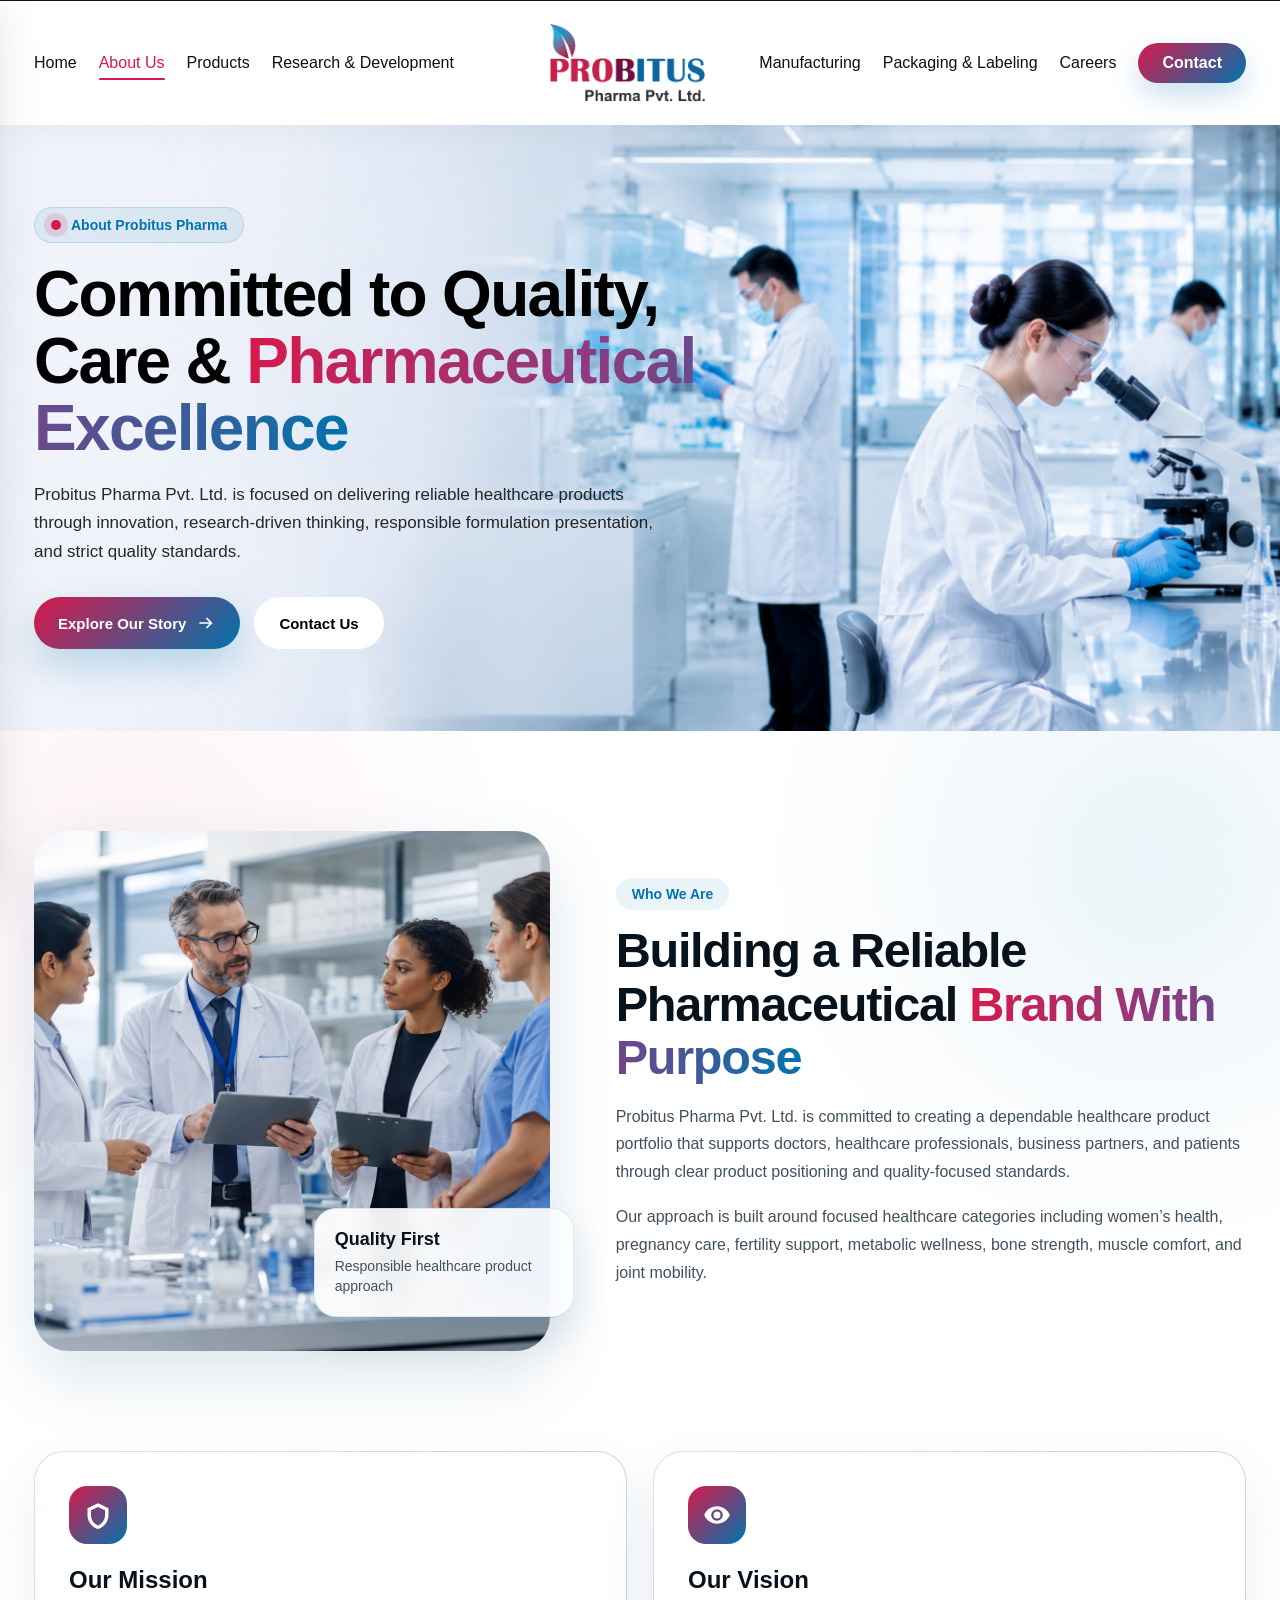
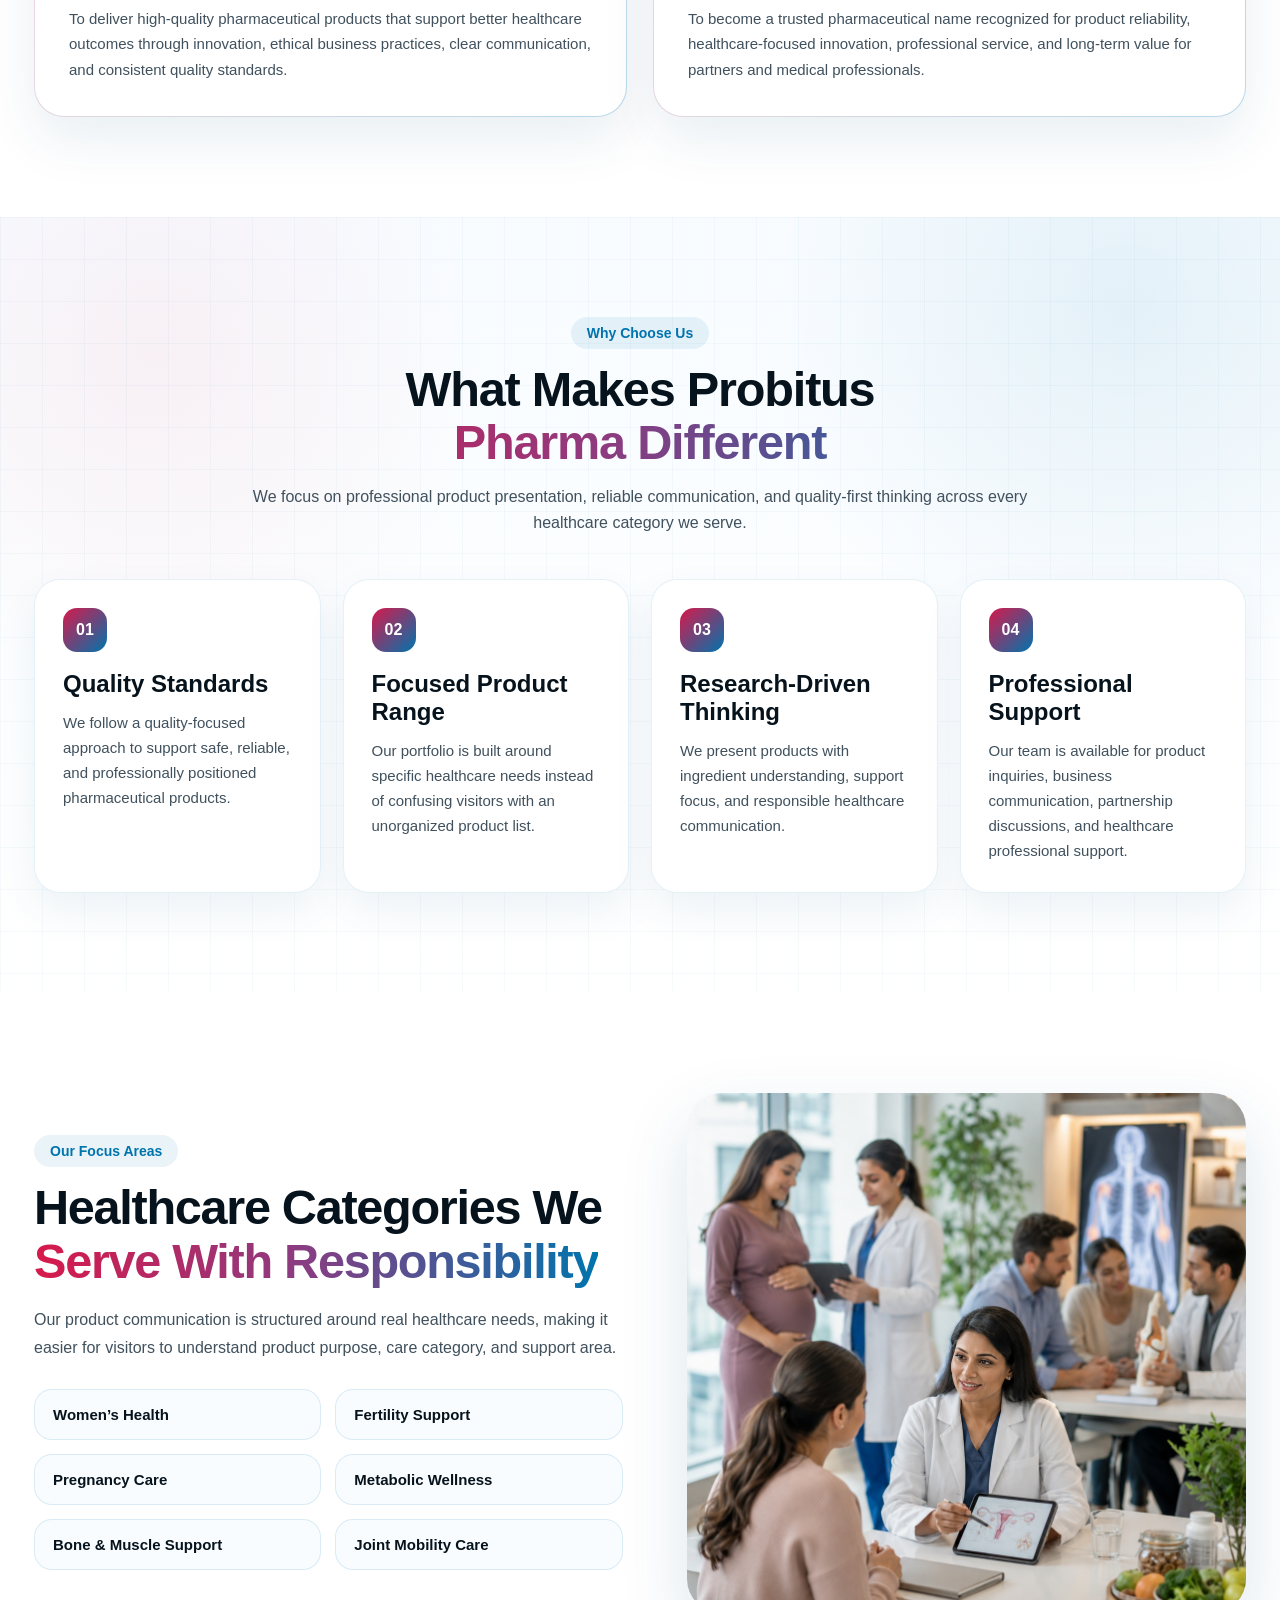
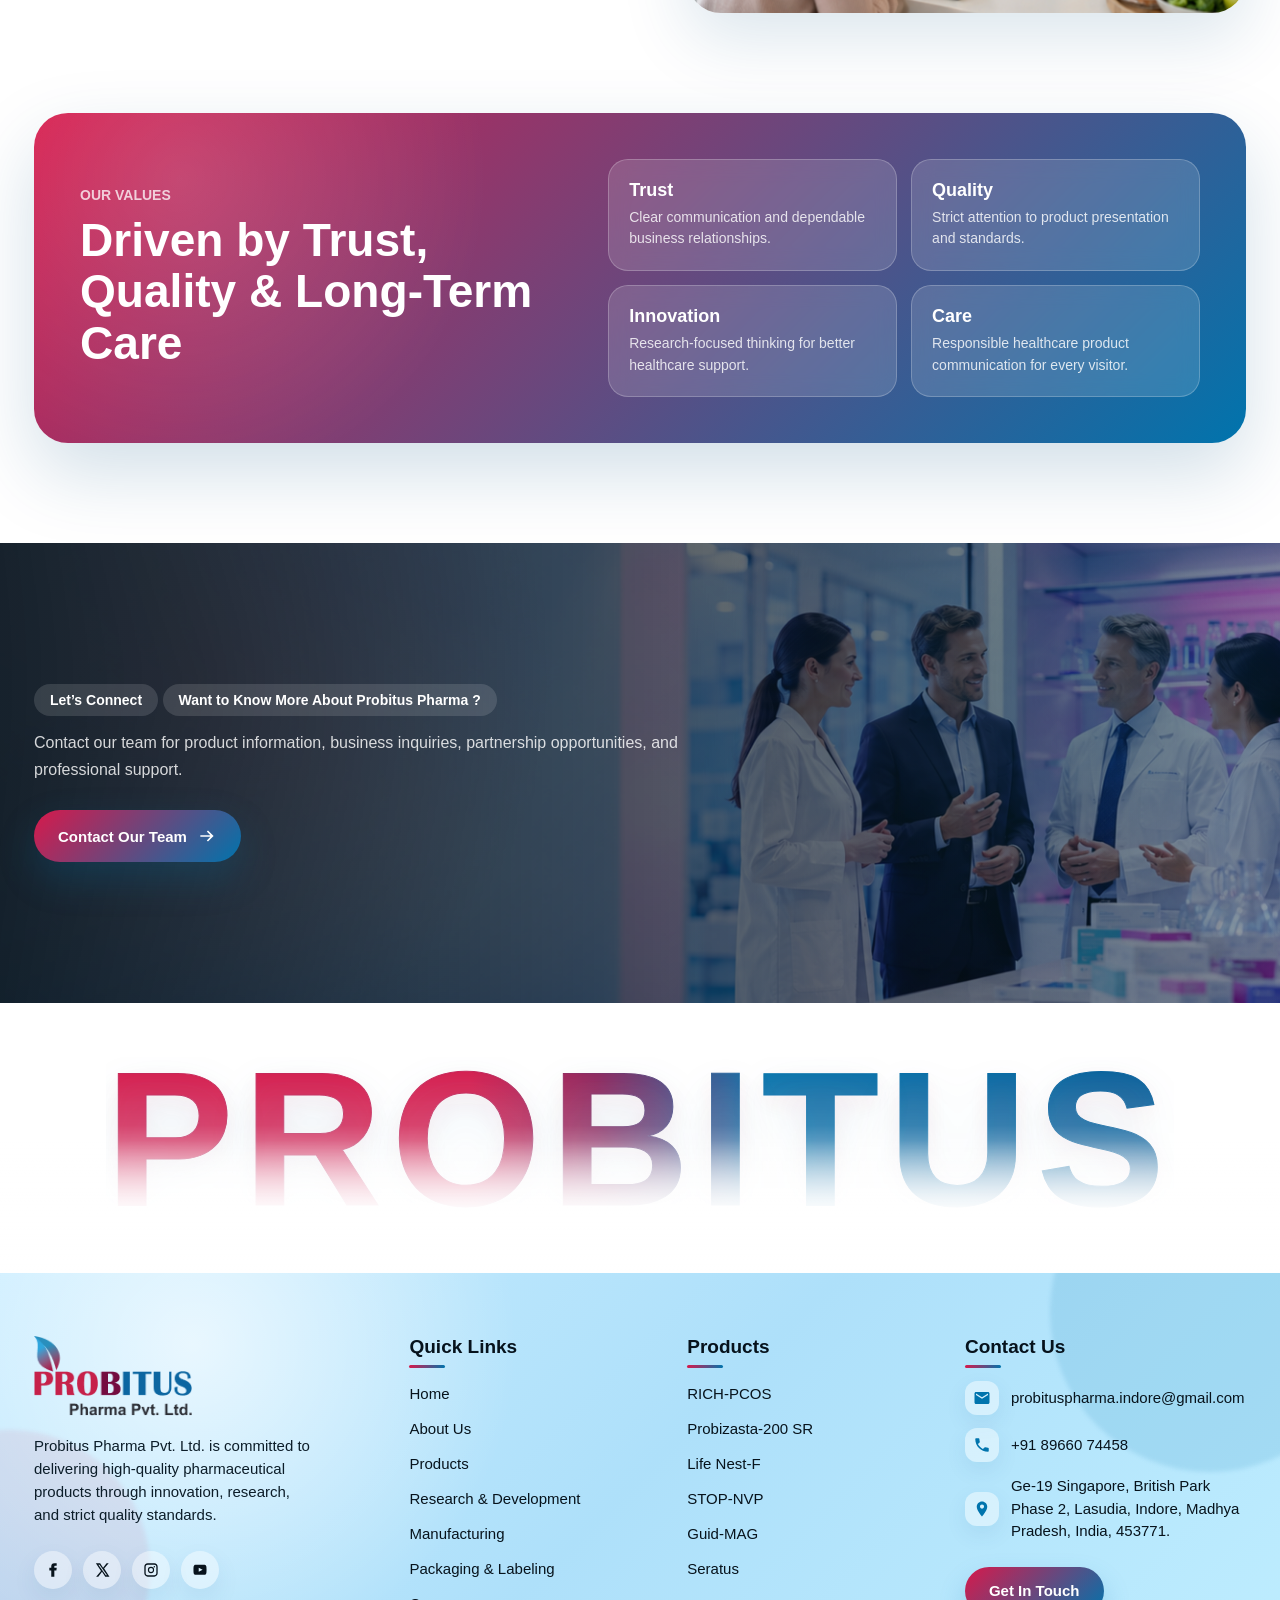
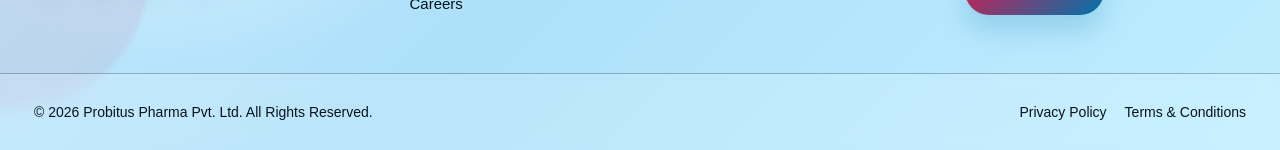
==== commit 9e96e62d: "Updated hero slider content and buttons" ====
--- a/about.html
+++ b/about.html
@@ -5,7 +5,8 @@
   <meta name="viewport" content="width=device-width, initial-scale=1.0" />
 
   <title>About Us | Probitus Pharma Pvt. Ltd.</title>
-
+  <link rel="icon" type="image/png" sizes="32x32" href="images/favicon.png" />
+  <link rel="apple-touch-icon" href="images/favicon.png" />
   <link rel="stylesheet" href="css/about.css" />
   <link rel="stylesheet" href="css/styles.css" />
   <link href="https://fonts.googleapis.com/css2?family=Bree+Serif&family=Montserrat:wght@700;800;900&display=swap" rel="stylesheet">
@@ -106,12 +107,12 @@
 
       <div class="abt-container">
         <div class="abt-hero-content abt-reveal">
-          <span class="abt-kicker">
+          <span class="abt-kicker ">
             <i></i>
             About Probitus Pharma
           </span>
 
-          <h1>Committed to Quality, Care & Pharmaceutical Excellence</h1>
+          <h1>Committed to Quality, Care & <span class="abt-hero-span"> Pharmaceutical Excellence</span></h1>
 
           <p>
             Probitus Pharma Pvt. Ltd. is focused on delivering reliable healthcare
@@ -151,7 +152,7 @@
           <div class="abt-intro-content abt-reveal">
             <span class="abt-section-label">Who We Are</span>
 
-            <h2>Building a Reliable Pharmaceutical Brand With Purpose</h2>
+            <h2>Building a Reliable Pharmaceutical <span class="abt-hero-span">Brand With Purpose</span></h2>
 
             <p>
               Probitus Pharma Pvt. Ltd. is committed to creating a dependable
@@ -222,7 +223,7 @@
 
         <div class="abt-heading abt-reveal">
           <span>Why Choose Us</span>
-          <h2>What Makes Probitus Pharma Different</h2>
+          <h2>What Makes Probitus <div class="abt-hero-span"> Pharma Different</div></h2>
           <p>
             We focus on professional product presentation, reliable communication,
             and quality-first thinking across every healthcare category we serve.
@@ -281,7 +282,7 @@
           <div class="abt-capability-content abt-reveal">
             <span class="abt-section-label">Our Focus Areas</span>
 
-            <h2>Healthcare Categories We Serve With Responsibility</h2>
+            <h2>Healthcare Categories We <span class="abt-hero-span"> Serve With Responsibility</span></h2>
 
             <p>
               Our product communication is structured around real healthcare
@@ -356,7 +357,7 @@
         <div class="abt-cta-content abt-reveal">
           <span>Let’s Connect</span>
 
-          <h2>Want to Know More About Probitus Pharma?</h2>
+          <span>Want to Know More About Probitus Pharma ?</span>
 
           <p>
             Contact our team for product information, business inquiries,
--- a/css/about.css
+++ b/css/about.css
@@ -37,7 +37,7 @@
 .abt-hero-bg {
   position: absolute;
   inset: -8%;
-  background-image: url("../images/commited-to-quality.png");
+  background-image: url("../images/about-hero.png");
   background-size: cover;
   background-position: center;
   transform: scale(1.06);
@@ -47,32 +47,34 @@
 .abt-hero-overlay {
   position: absolute;
   inset: 0;
-  background:
+  /* background:
     linear-gradient(90deg, rgba(7, 19, 28, 0.92), rgba(7, 19, 28, 0.66), rgba(7, 19, 28, 0.28)),
     radial-gradient(circle at 15% 30%, rgba(215, 25, 75, 0.25), transparent 32%),
-    radial-gradient(circle at 82% 25%, rgba(0, 116, 173, 0.35), transparent 34%);
-}
-
+    radial-gradient(circle at 82% 25%, rgba(0, 116, 173, 0.35), transparent 34%); */
+}
 .abt-hero-content {
   position: relative;
   z-index: 2;
-  max-width: 780px;
-  padding: 100px 0;
+  max-width: 760px;
+  padding: 82px 0;
+}
+
+.abt-kicker,
+.abt-section-tag {
+  display: inline-flex;
+  align-items: center;
+  border-radius: 999px;
+  font-weight: 900;
 }
 
 .abt-kicker {
-  display: inline-flex;
-  align-items: center;
   gap: 10px;
   margin-bottom: 18px;
   padding: 9px 16px;
-  border-radius: 999px;
-  color: #ffffff;
-  background: rgba(255, 255, 255, 0.13);
-  border: 1px solid rgba(255, 255, 255, 0.24);
+  color: #0074ad;
+  background: rgba(0, 116, 173, 0.085);
+  border: 1px solid rgba(0, 116, 173, 0.16);
   font-size: 14px;
-  font-weight: 900;
-  backdrop-filter: blur(12px);
 }
 
 .abt-kicker i {
@@ -80,12 +82,13 @@
   height: 10px;
   background: #d7194b;
   border-radius: 50%;
-  box-shadow: 0 0 0 7px rgba(215, 25, 75, 0.22);
-}
+  box-shadow: 0 0 0 7px rgba(215, 25, 75, 0.14);
+}
+
 
 .abt-hero h1 {
   margin: 0 0 18px;
-  color: #ffffff;
+  color: #000000;
   font-size: clamp(38px, 5vw, 66px);
   line-height: 1.05;
   letter-spacing: -1.7px;
@@ -95,7 +98,7 @@
 .abt-hero p {
   max-width: 650px;
   margin: 0 0 30px;
-  color: rgba(255, 255, 255, 0.84);
+  color: rgba(0, 0, 0, 0.84);
   font-size: 17px;
   line-height: 1.7;
 }
@@ -104,6 +107,21 @@
   display: flex;
   flex-wrap: wrap;
   gap: 14px;
+}
+
+.abt-hero-span {
+  /* display: block; */
+  background: linear-gradient(90deg, #d7194b 0%, #8d3b80 46%, #0074ad 100%);
+  -webkit-background-clip: text;
+  background-clip: text;
+  color: transparent;
+}
+
+.abt-heading h2 span {
+  background: linear-gradient(90deg, #d7194b 0%, #8d3b80 46%, #0074ad 100%);
+  -webkit-background-clip: text;
+  background-clip: text;
+  color: transparent;
 }
 
 .abt-primary-btn,
@@ -129,8 +147,8 @@
 }
 
 .abt-secondary-btn {
-  color: #ffffff;
-  background: rgba(255, 255, 255, 0.12);
+  color: #000000;
+  background: rgb(255, 255, 255);
   border: 1px solid rgba(255, 255, 255, 0.28);
   backdrop-filter: blur(12px);
 }
--- a/css/styles.css
+++ b/css/styles.css
@@ -1,8 +1,6 @@
 /* =========================
    Global CSS
 ========================= */
-
-
 
 * {
   margin: 0;
@@ -15,32 +13,9 @@
 }
 
 body {
+  font-family: Arial, Helvetica, sans-serif;
   background: #ffffff;
   color: #101010;
-}
-
-body {
-  font-family: "Source Sans 3", Arial, sans-serif;
-  /* font-weight: 400; */
-}
-
-p, li, a {
-  font-family: "Source Sans 3", Arial, sans-serif;
-  /* font-weight: 400; */
-  /* line-height: 1.7; */
-}
-
-h1, h2, h3, h4, h5, h6,
-.section-heading,
-.hero-heading {
-  font-family: "Bree Serif", Georgia, serif;
-  font-weight: 400;
-}
-h1 span, h2 span, h3 span, h4 span, h5 span, h6 span,
-.section-heading span,
-.hero-heading span {
-  font-family: "Bree Serif", Georgia, serif !important;
-  /* font-weight: 400 !important; */
 }
 
 a {
@@ -5053,7 +5028,7 @@
   position: relative;
   z-index: 2;
   width: min(980px, calc(100% - 32px));
-  max-height: calc(100vh - 40px);
+  max-height: calc(100vh - 80px);
   overflow-y: auto;
   margin: 20px auto;
   top: 50%;
@@ -5795,7 +5770,7 @@
       color: #ffffff;
       font-size: 14px;
       font-weight: 800;
-      /* font-family: 'Plus Jakarta Sans', Arial, sans-serif !important; */
+      font-family: 'Plus Jakarta Sans', Arial, sans-serif !important;
       backdrop-filter: blur(12px);
     }
 
@@ -5815,7 +5790,7 @@
       margin: 0 0 20px;
       font-weight: 900;
       letter-spacing: -1.4px;
-      /* font-family: 'Varela Round', Arial, sans-serif !important; */
+      font-family: 'Varela Round', Arial, sans-serif !important;
     }
 
     .text-box h1 span {
@@ -5830,7 +5805,7 @@
       line-height: 1.7;
       margin: 0 0 32px;
       font-weight: 500;
-      /* font-family: 'Plus Jakarta Sans', Arial, sans-serif !important; */
+      font-family: 'Plus Jakarta Sans', Arial, sans-serif !important;
     }
 
     /* BUTTONS */
@@ -5855,7 +5830,7 @@
       font-weight: 900;
       text-decoration: none;
       transition: all 0.35s ease;
-      /* font-family: 'Plus Jakarta Sans', Arial, sans-serif !important; */
+      font-family: 'Plus Jakarta Sans', Arial, sans-serif !important;
     }
 
     .hero-btn-primary {
@@ -6019,3 +5994,31 @@
         align-items: center;
       }
     }
+
+
+
+    .mpg-kicker,
+.mpg-section-tag {
+  display: inline-flex;
+  align-items: center;
+  border-radius: 999px;
+  font-weight: 900;
+}
+
+.mpg-kicker {
+  gap: 10px;
+  margin-bottom: 18px;
+  padding: 9px 16px;
+  color: #0074ad;
+  background: rgba(0, 116, 173, 0.085);
+  border: 1px solid rgba(0, 116, 173, 0.16);
+  font-size: 14px;
+}
+
+.mpg-kicker i {
+  width: 10px;
+  height: 10px;
+  background: #d7194b;
+  border-radius: 50%;
+  box-shadow: 0 0 0 7px rgba(215, 25, 75, 0.14);
+}
